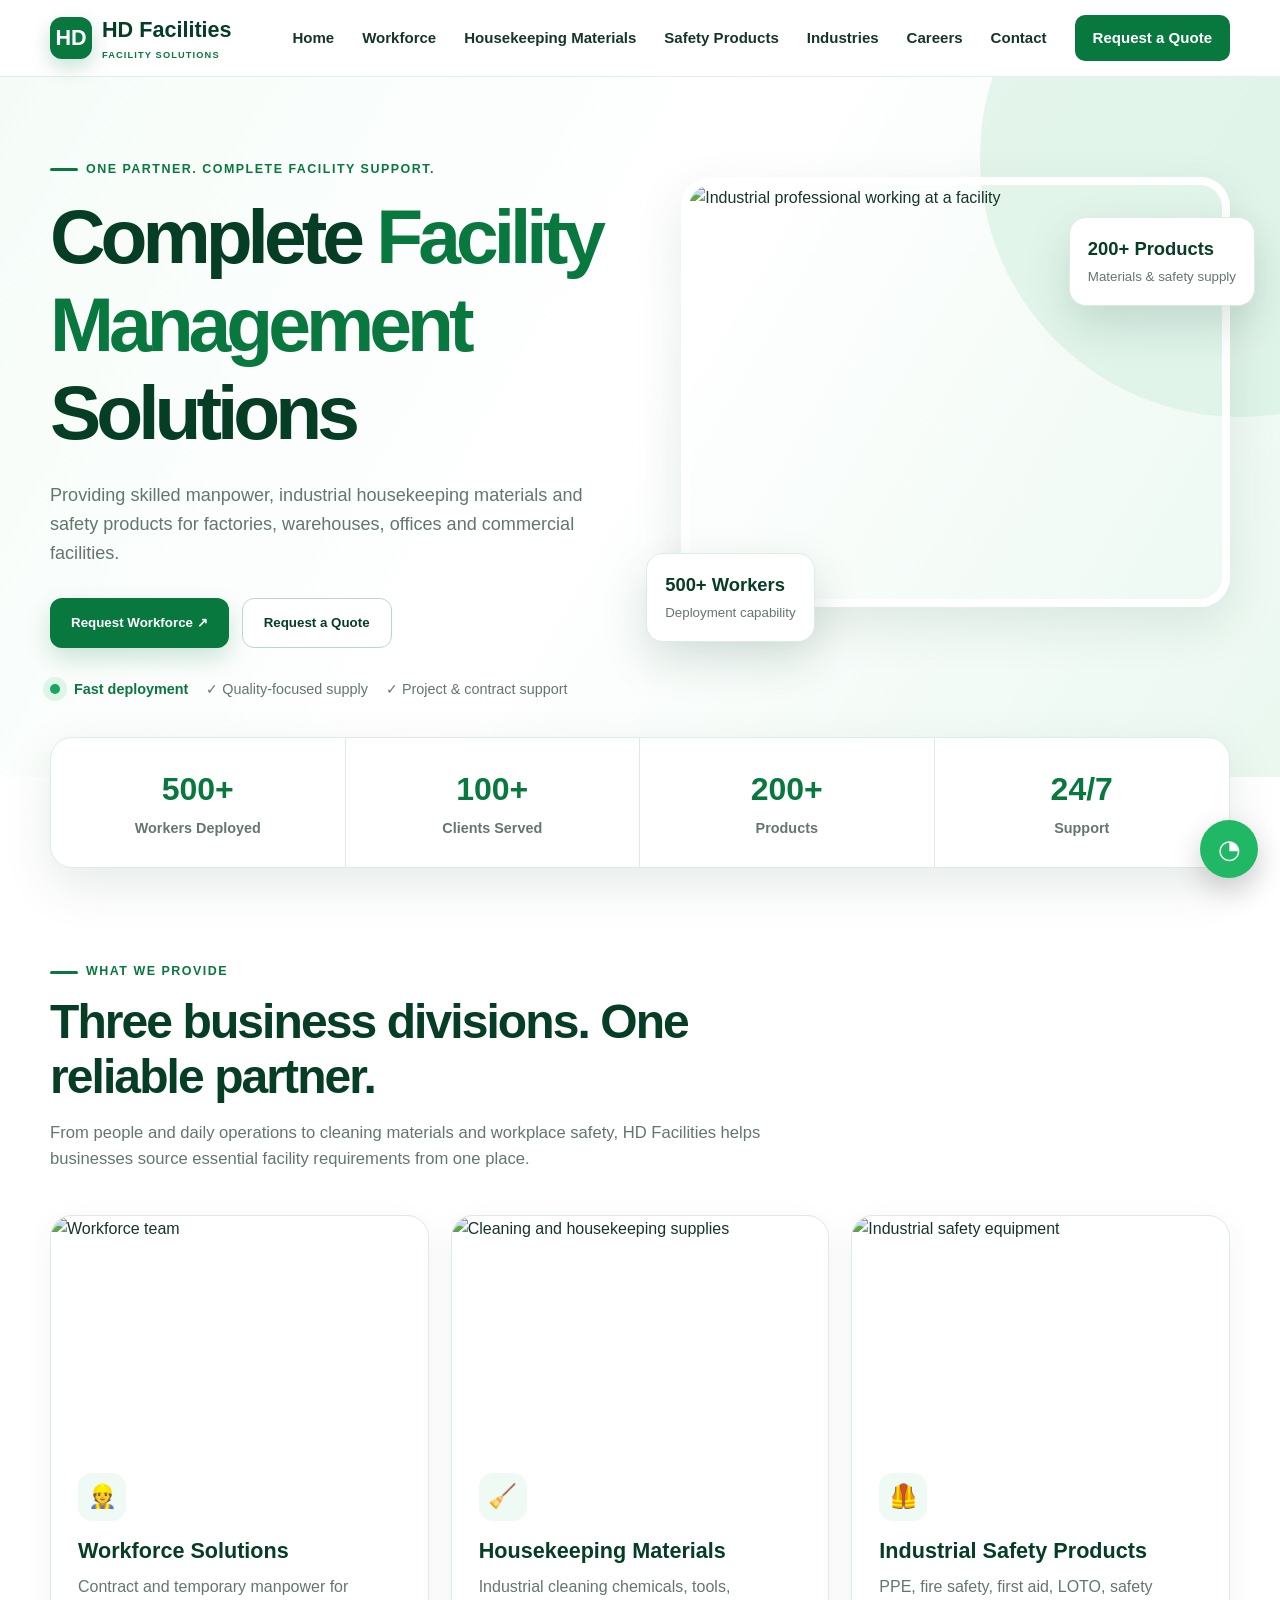
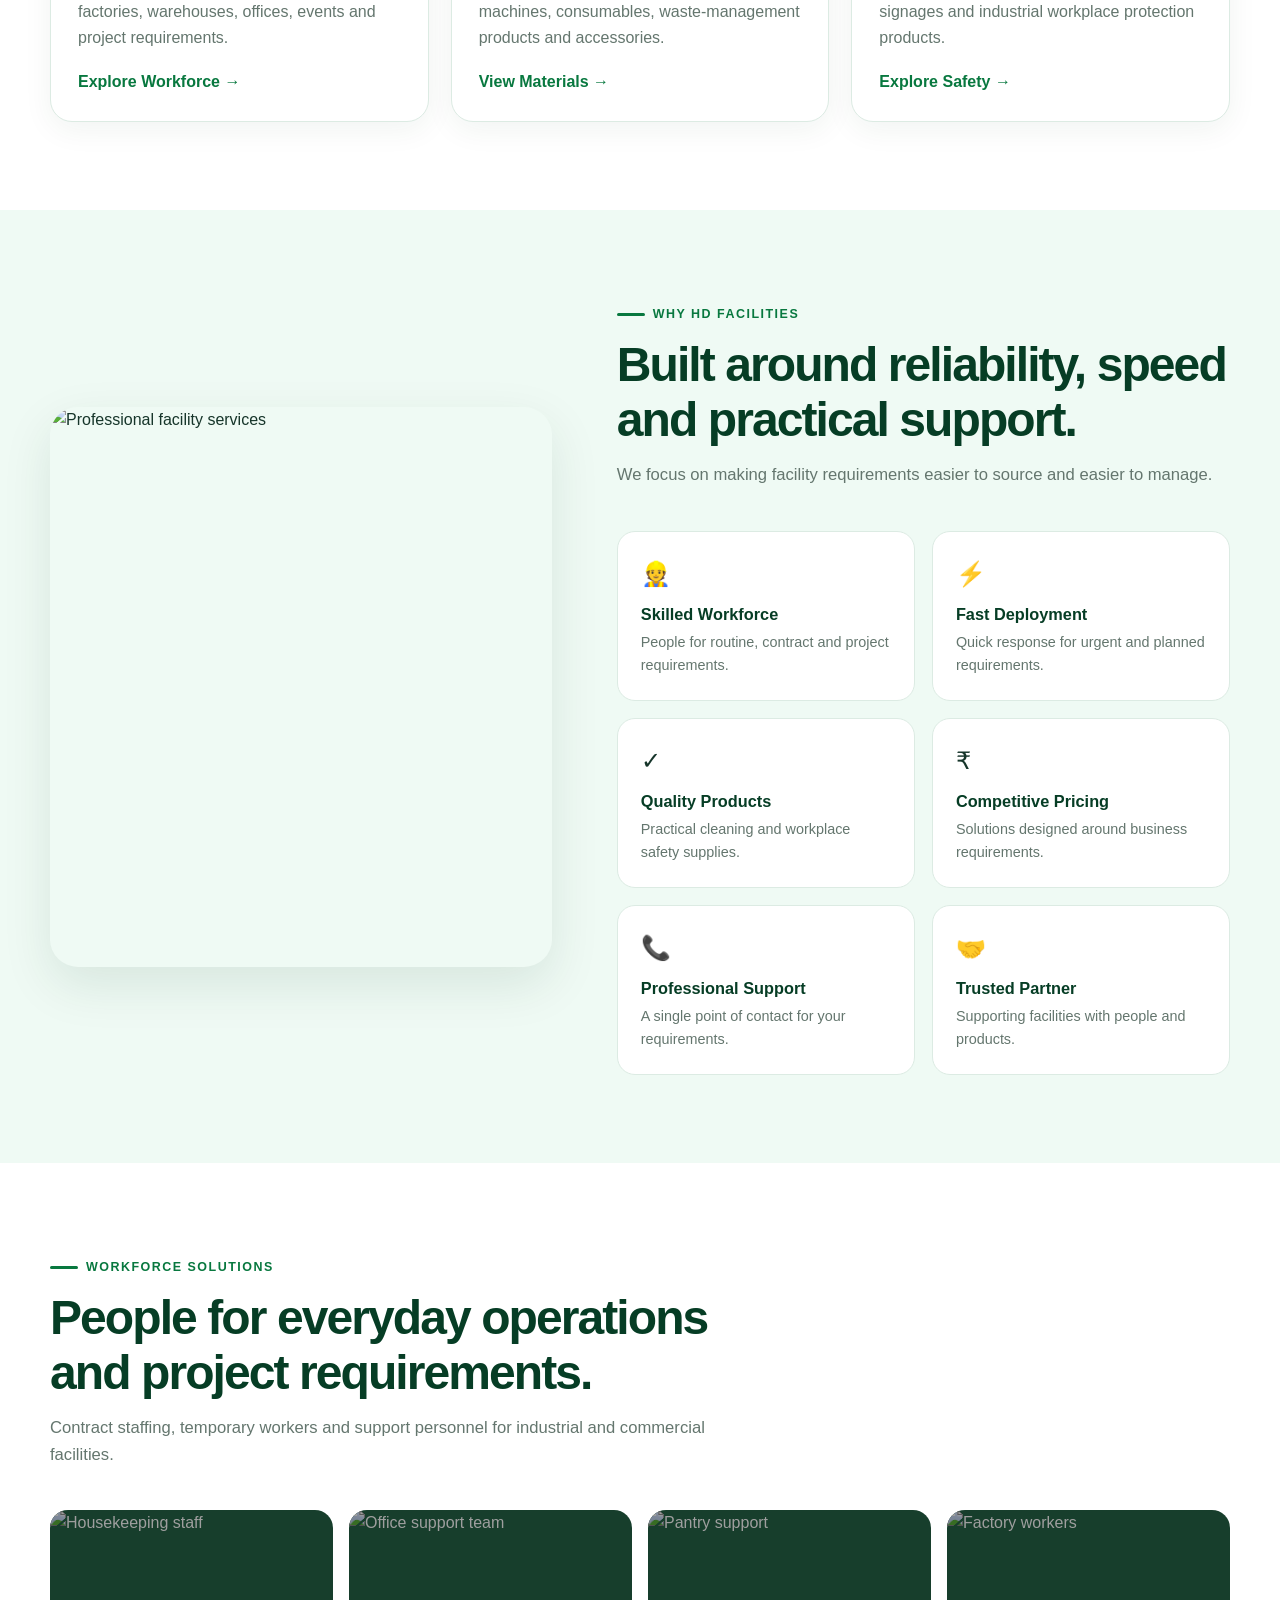
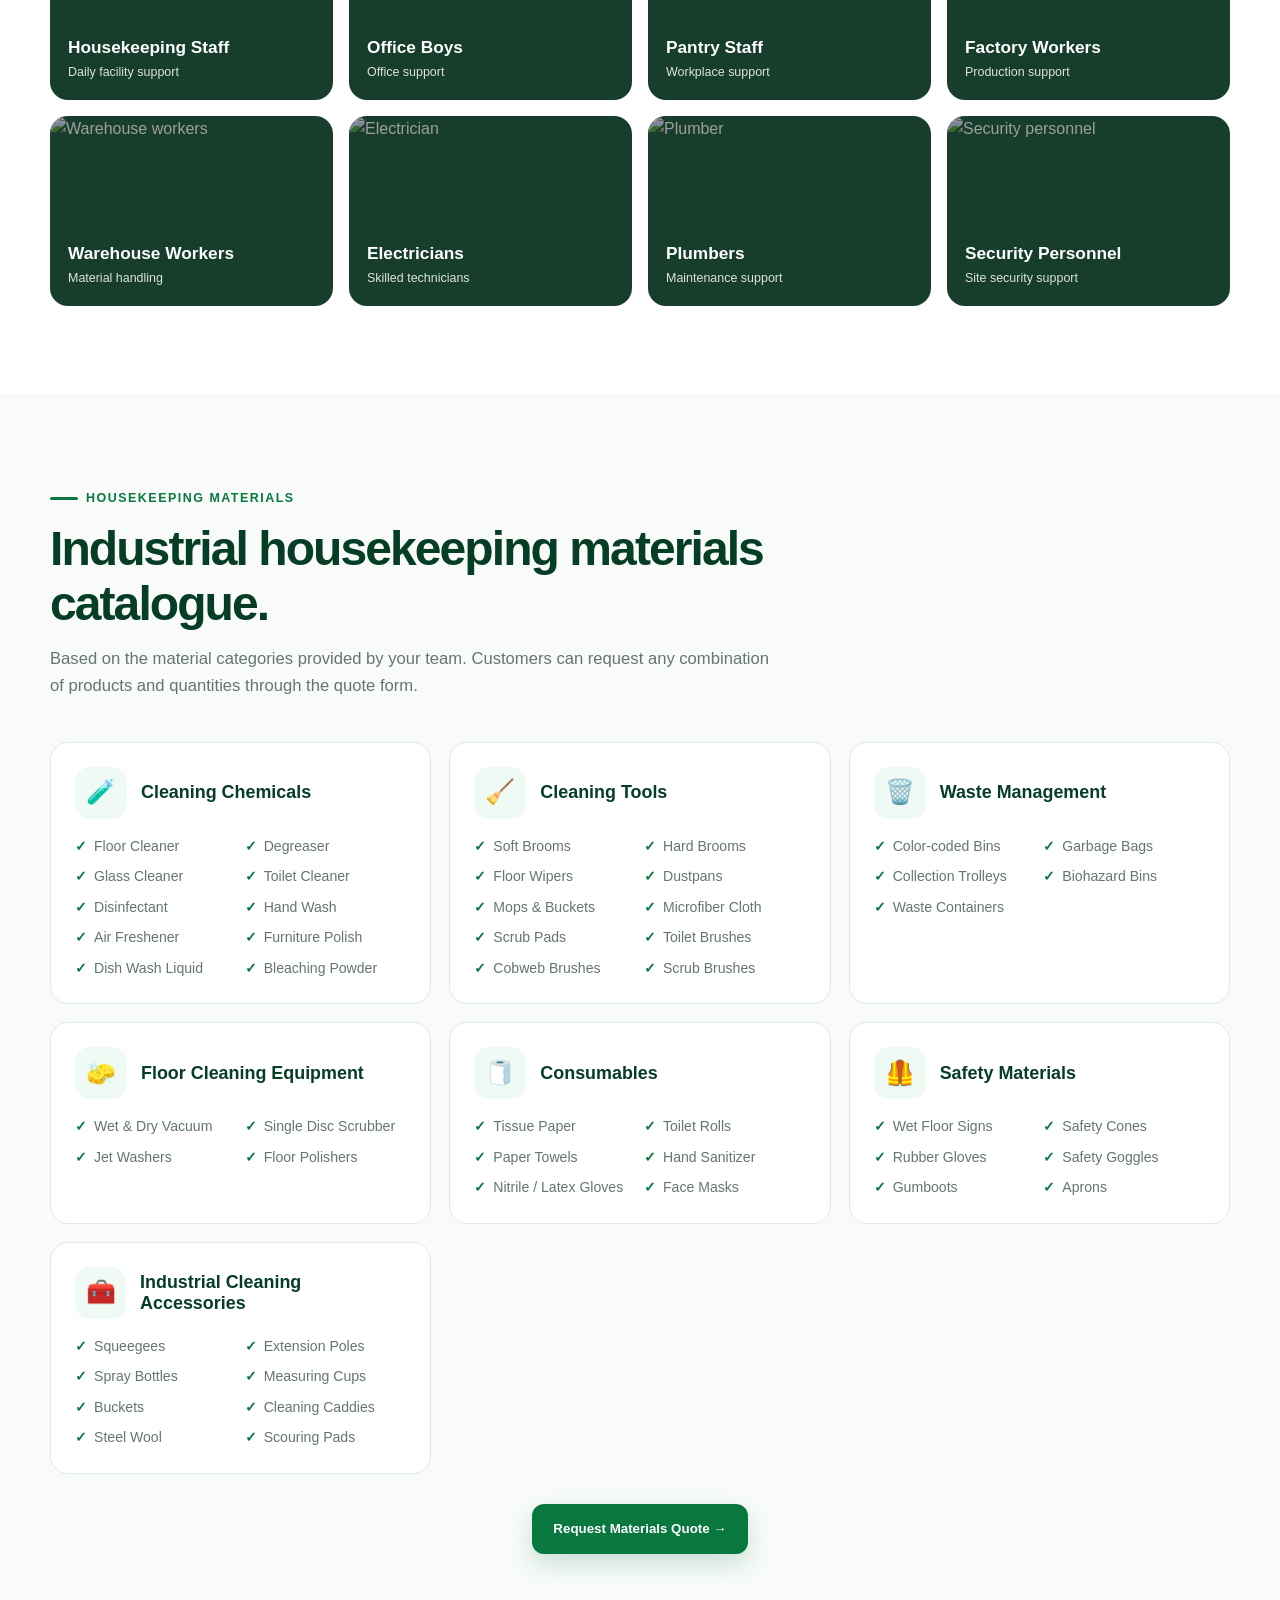
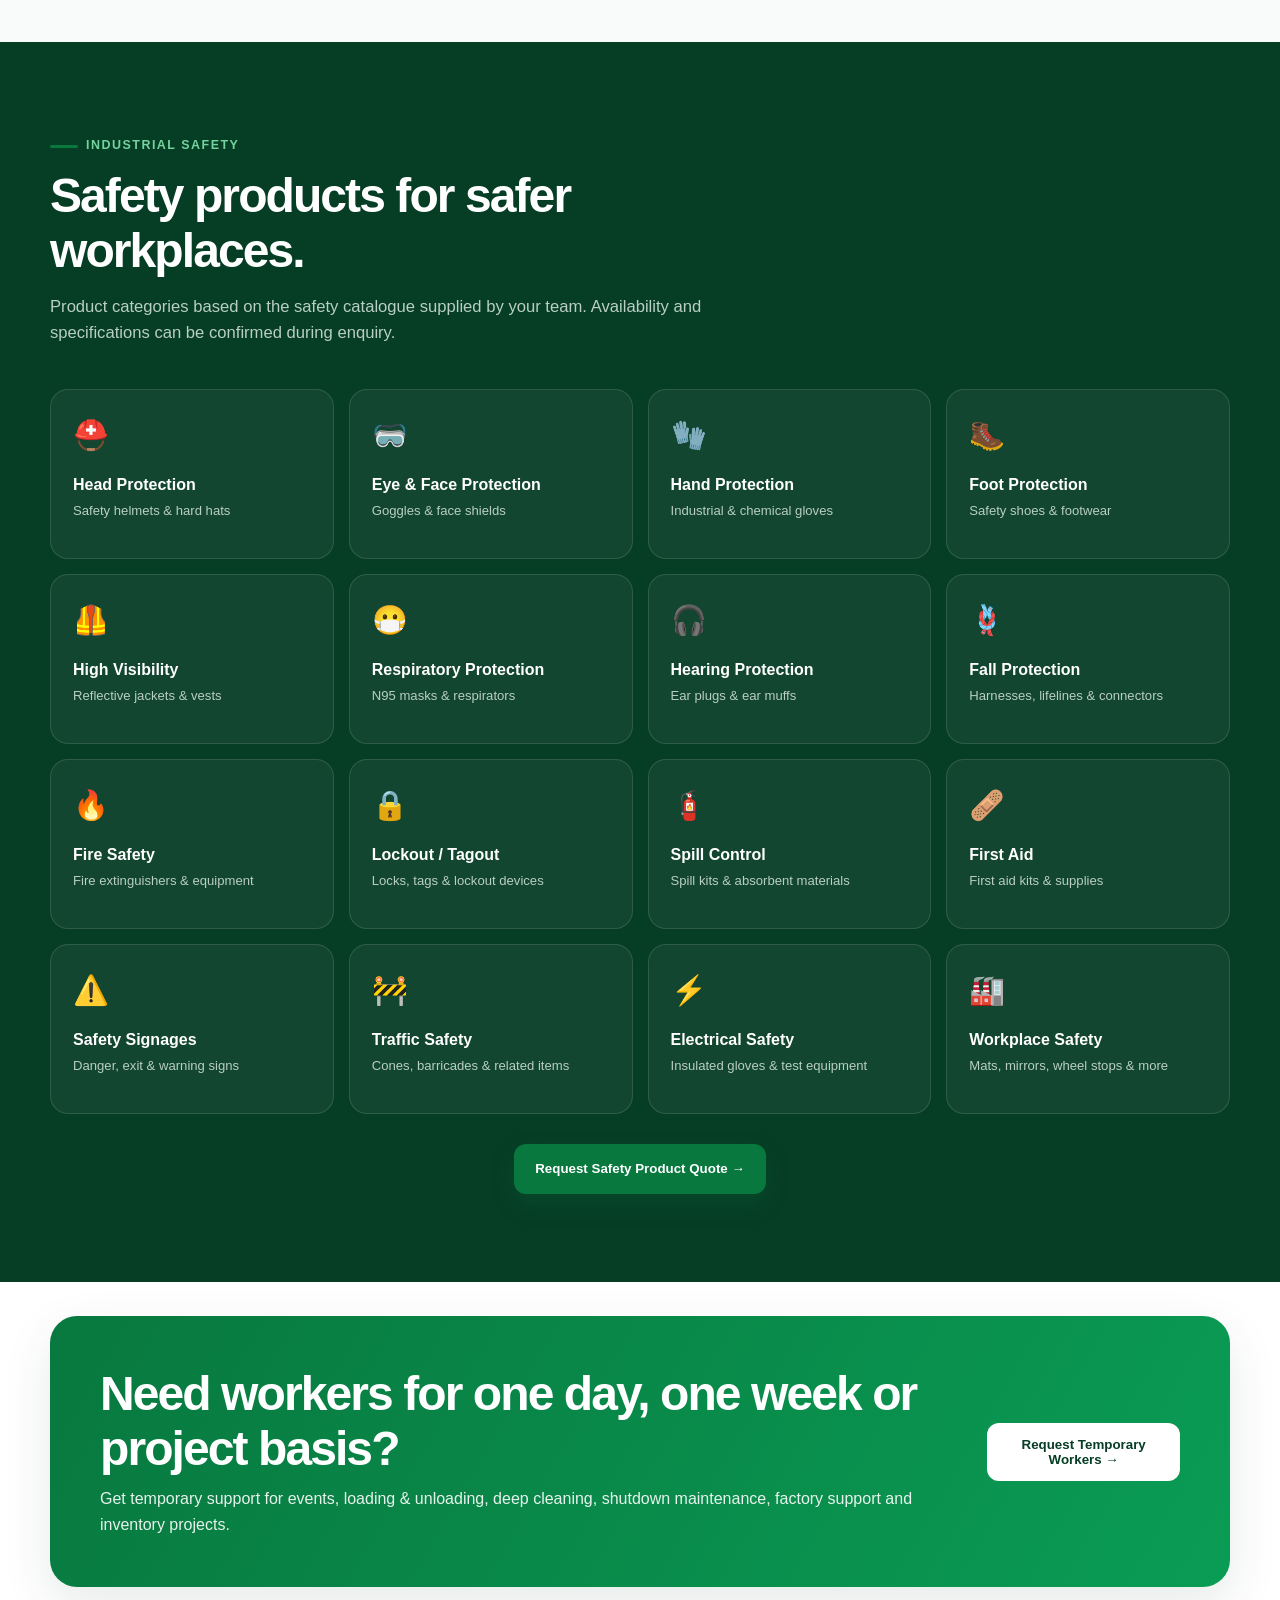
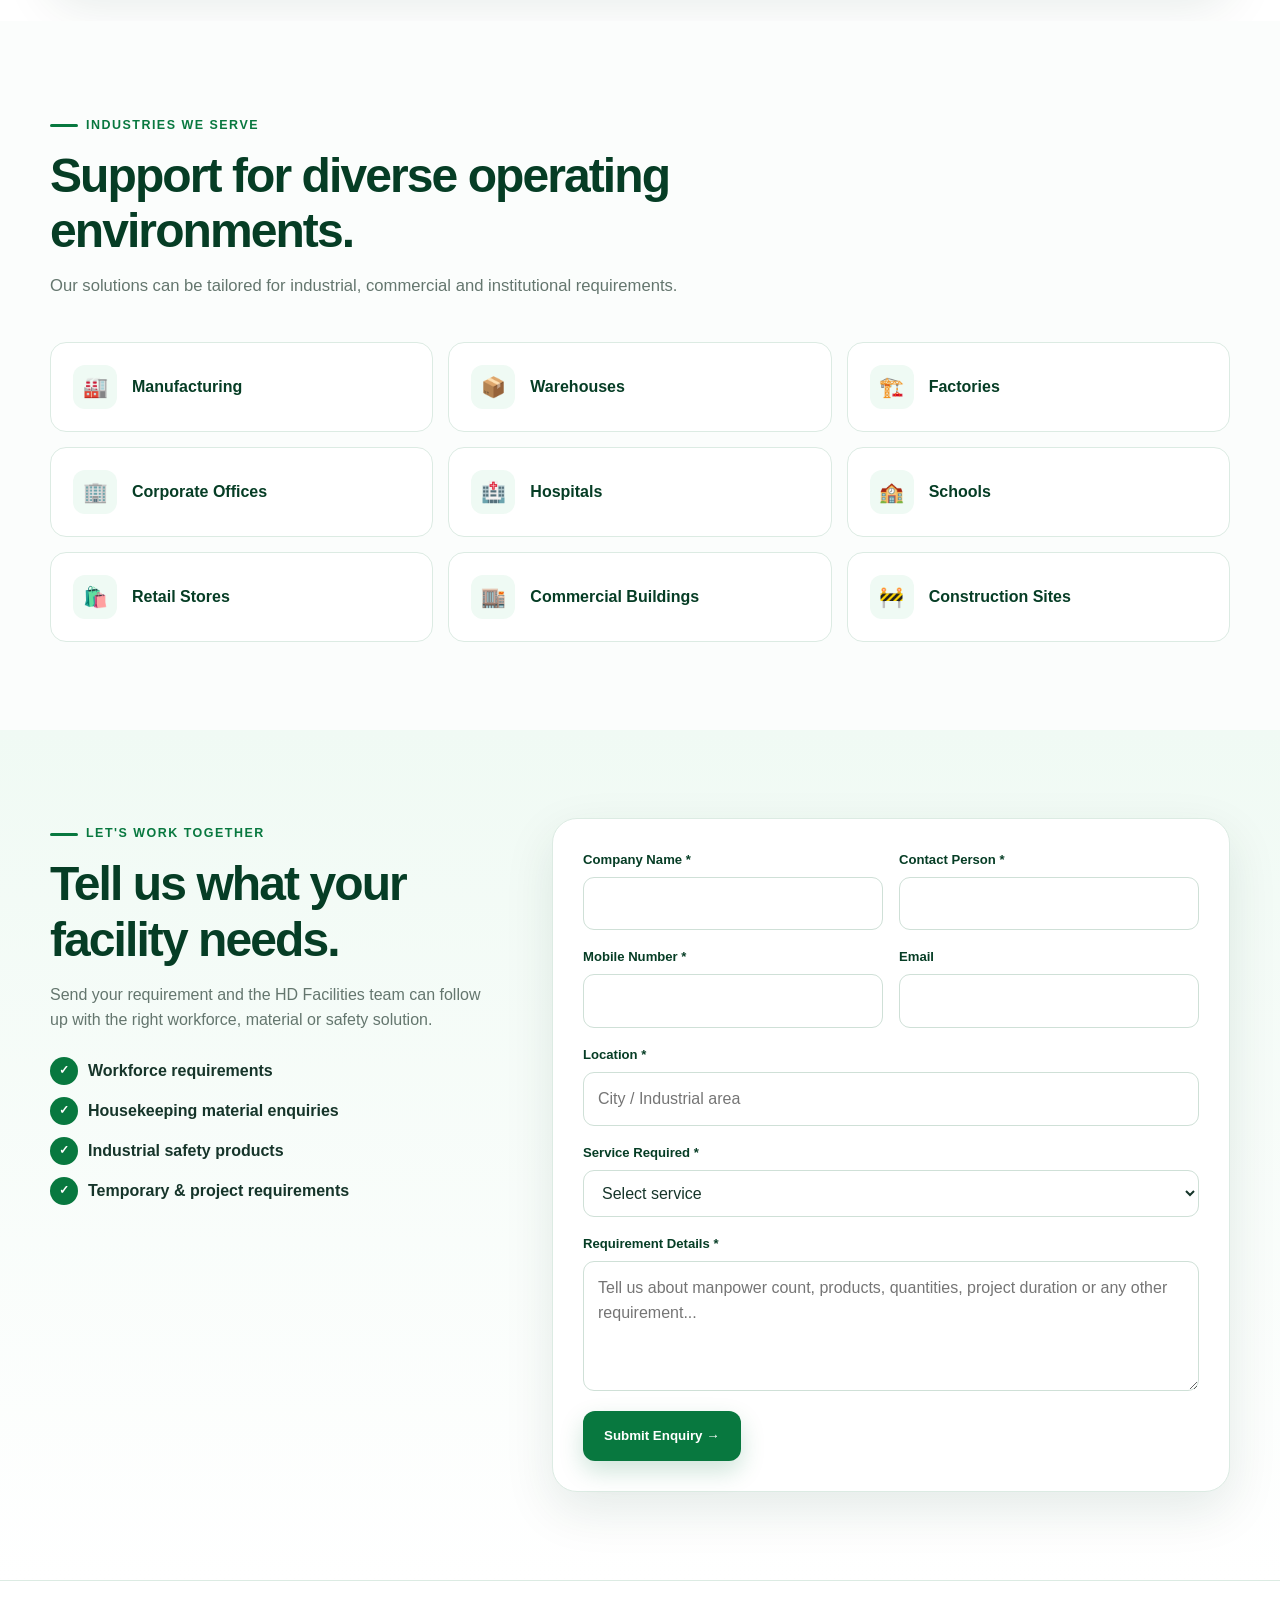
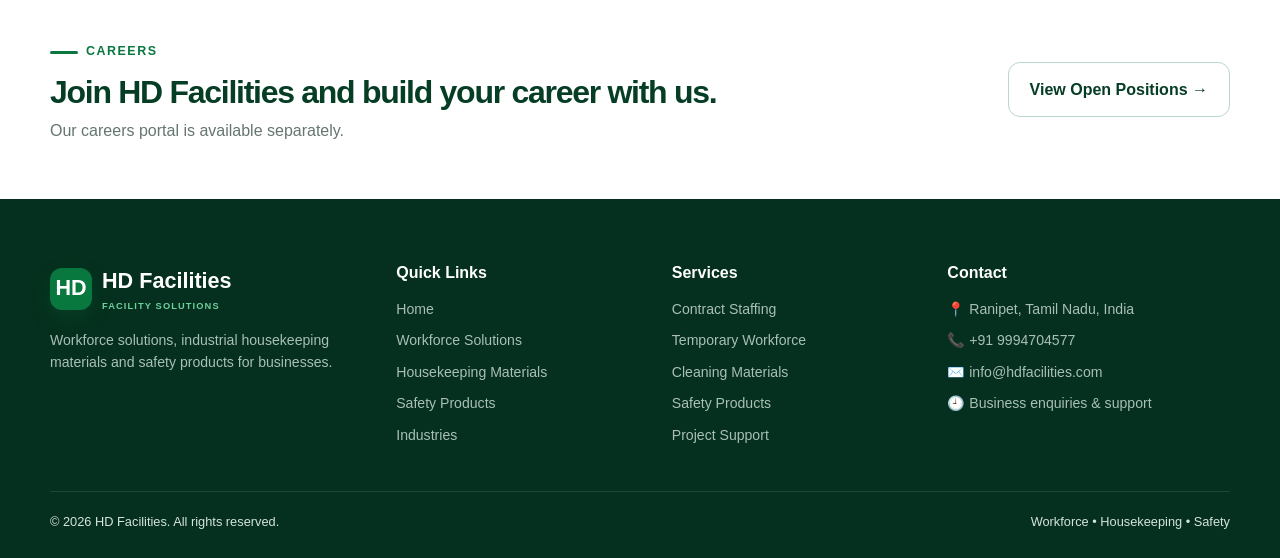
==== index.html @ 9602db26 "Update index.html" ====
<!DOCTYPE html>
<html lang="en">
<head>
<meta charset="UTF-8">
<meta name="viewport" content="width=device-width, initial-scale=1.0">
<meta name="description" content="HD Facilities provides workforce solutions, industrial housekeeping materials and industrial safety products for factories, warehouses, offices and commercial facilities.">
<meta name="theme-color" content="#08783f">
<title>HD Facilities | Workforce, Housekeeping & Safety Solutions</title>

<style>
:root{
  --green:#08783f;
  --dark:#063d25;
  --green2:#0a9650;
  --light:#effaf4;
  --text:#16352a;
  --muted:#64766e;
  --white:#fff;
  --border:#dcebe3;
  --shadow:0 18px 50px rgba(6,61,37,.10);
  --radius:22px;
  --max:1180px;
}
*{box-sizing:border-box;margin:0;padding:0}
html{scroll-behavior:smooth}
body{font-family:Inter,Segoe UI,Arial,sans-serif;color:var(--text);background:#fff;line-height:1.6;overflow-x:hidden}
a{text-decoration:none;color:inherit}
img{display:block;width:100%;object-fit:cover}
.container{width:min(calc(100% - 36px),var(--max));margin:auto}
.section{padding:88px 0}
.section-head{max-width:720px;margin-bottom:42px}
.eyebrow{display:inline-flex;align-items:center;gap:8px;color:var(--green);font-weight:800;text-transform:uppercase;letter-spacing:.12em;font-size:.78rem;margin-bottom:12px}
.eyebrow:before{content:"";width:28px;height:3px;background:var(--green);border-radius:10px}
h1,h2,h3,h4{line-height:1.15}
h2{font-size:clamp(2rem,4vw,3rem);letter-spacing:-.04em;color:var(--dark)}
.section-head p{margin-top:15px;color:var(--muted);font-size:1.04rem}

header{position:sticky;top:0;z-index:1000;background:rgba(255,255,255,.94);backdrop-filter:blur(16px);border-bottom:1px solid rgba(220,235,227,.8)}
.nav{height:76px;display:flex;align-items:center;justify-content:space-between}
.logo{display:flex;align-items:center;gap:10px;font-weight:900;font-size:1.35rem;color:var(--dark)}
.logo-mark{width:42px;height:42px;border-radius:12px;background:var(--green);display:grid;place-items:center;color:white;font-weight:900;box-shadow:0 8px 20px rgba(8,120,63,.22)}
.logo small{display:block;font-size:.58rem;letter-spacing:.12em;color:var(--green);margin-top:1px}
.nav-links{display:flex;align-items:center;gap:28px;font-size:.94rem;font-weight:700}
.nav-links a{position:relative}
.nav-links a:after{content:"";position:absolute;left:0;bottom:-8px;width:0;height:2px;background:var(--green);transition:.25s}
.nav-links a:hover:after{width:100%}
.nav-cta{padding:11px 18px!important;border-radius:10px;background:var(--green);color:#fff!important}
.nav-cta:after{display:none}
.menu{display:none;background:none;border:0;font-size:1.6rem;color:var(--dark);cursor:pointer}

.hero{position:relative;min-height:700px;display:flex;align-items:center;background:linear-gradient(120deg,#f5fcf8 0%,#fff 48%,#eaf8f0 100%);overflow:hidden}
.hero:before{content:"";position:absolute;width:520px;height:520px;border-radius:50%;background:#d8f2e3;right:-220px;top:-180px;opacity:.65}
.hero-grid{display:grid;grid-template-columns:1.02fr .98fr;gap:60px;align-items:center;position:relative;z-index:1}
.hero h1{font-size:clamp(3rem,6vw,5.2rem);letter-spacing:-.065em;color:var(--dark);max-width:680px}
.hero h1 span{color:var(--green)}
.hero p{font-size:1.13rem;color:var(--muted);max-width:650px;margin:24px 0 30px}
.actions{display:flex;gap:13px;flex-wrap:wrap}
.btn{display:inline-flex;align-items:center;justify-content:center;gap:9px;border:0;border-radius:12px;padding:14px 21px;font-weight:800;cursor:pointer;transition:.25s;min-height:50px}
.btn-primary{background:var(--green);color:white;box-shadow:0 10px 25px rgba(8,120,63,.2)}
.btn-primary:hover{background:var(--dark);transform:translateY(-2px)}
.btn-outline{border:1px solid #b9d8c8;background:#fff;color:var(--dark)}
.btn-outline:hover{border-color:var(--green);transform:translateY(-2px)}
.hero-note{display:flex;gap:18px;margin-top:30px;flex-wrap:wrap;color:var(--muted);font-size:.9rem}
.hero-note span{display:flex;align-items:center;gap:7px}
.hero-note b{color:var(--green)}

.hero-visual{position:relative;height:500px}
.hero-main-img{height:430px;border-radius:30px;box-shadow:var(--shadow);border:8px solid #fff}
.floating-card{position:absolute;background:#fff;border:1px solid var(--border);border-radius:17px;padding:16px 18px;box-shadow:0 18px 45px rgba(6,61,37,.15)}
.floating-card strong{display:block;color:var(--dark);font-size:1.15rem}
.floating-card small{color:var(--muted)}
.fc-one{left:-35px;bottom:35px}
.fc-two{right:-25px;top:40px}
.pulse{width:10px;height:10px;border-radius:50%;background:#1aa661;display:inline-block;margin-right:7px;box-shadow:0 0 0 7px #dff5e8}

.stats{margin-top:-40px;position:relative;z-index:3}
.stats-grid{display:grid;grid-template-columns:repeat(4,1fr);background:#fff;border:1px solid var(--border);border-radius:22px;box-shadow:var(--shadow);overflow:hidden}
.stat{padding:26px;text-align:center;border-right:1px solid var(--border)}
.stat:last-child{border-right:0}
.stat strong{display:block;font-size:2rem;color:var(--green)}
.stat span{font-size:.9rem;color:var(--muted);font-weight:700}

.business-grid{display:grid;grid-template-columns:repeat(3,1fr);gap:22px}
.business-card{border:1px solid var(--border);border-radius:var(--radius);overflow:hidden;background:#fff;box-shadow:0 8px 30px rgba(6,61,37,.06);transition:.3s}
.business-card:hover{transform:translateY(-8px);box-shadow:var(--shadow)}
.business-img{height:230px}
.business-body{padding:27px}
.business-icon{width:48px;height:48px;border-radius:14px;background:var(--light);display:grid;place-items:center;font-size:1.45rem;margin-bottom:18px}
.business-body h3{font-size:1.35rem;color:var(--dark)}
.business-body p{color:var(--muted);margin:10px 0 18px}
.text-link{font-weight:900;color:var(--green);display:inline-flex;gap:6px}

.why{background:var(--light)}
.why-grid{display:grid;grid-template-columns:.9fr 1.1fr;gap:65px;align-items:center}
.why-photo{height:560px;border-radius:28px;overflow:hidden;box-shadow:var(--shadow)}
.why-items{display:grid;grid-template-columns:repeat(2,1fr);gap:17px}
.why-item{background:#fff;border:1px solid var(--border);border-radius:18px;padding:23px}
.why-item .ico{font-size:1.5rem;margin-bottom:12px}
.why-item h3{font-size:1.02rem;color:var(--dark)}
.why-item p{font-size:.9rem;color:var(--muted);margin-top:7px}

.category-grid{display:grid;grid-template-columns:repeat(4,1fr);gap:16px}
.cat{position:relative;min-height:190px;border-radius:18px;overflow:hidden;color:white;background:#173e2c}
.cat img{height:100%;position:absolute;inset:0;filter:brightness(.62);transition:.4s}
.cat:hover img{transform:scale(1.06);filter:brightness(.52)}
.cat-content{position:absolute;inset:auto 18px 17px;z-index:2}
.cat-content h3{font-size:1.08rem}
.cat-content span{font-size:.78rem;opacity:.85}

.catalog{background:#f8fbf9}
.catalog-grid{display:grid;grid-template-columns:repeat(3,1fr);gap:18px}
.catalog-card{background:#fff;border:1px solid var(--border);border-radius:18px;padding:24px;transition:.25s}
.catalog-card:hover{transform:translateY(-5px);box-shadow:var(--shadow)}
.catalog-top{display:flex;align-items:center;gap:14px;margin-bottom:16px}
.catalog-icon{width:52px;height:52px;border-radius:15px;background:var(--light);display:grid;place-items:center;font-size:1.5rem}
.catalog-card h3{font-size:1.12rem;color:var(--dark)}
.catalog-card ul{list-style:none;display:grid;grid-template-columns:1fr 1fr;gap:8px;color:var(--muted);font-size:.88rem}
.catalog-card li:before{content:"✓";color:var(--green);font-weight:900;margin-right:7px}

.safety-band{background:var(--dark);color:white}
.safety-band h2{color:white}
.safety-band .section-head p{color:#b9cec4}
.safety-grid{display:grid;grid-template-columns:repeat(4,1fr);gap:15px}
.safety-card{min-height:170px;border:1px solid rgba(255,255,255,.12);border-radius:18px;padding:22px;background:rgba(255,255,255,.05);transition:.25s}
.safety-card:hover{background:rgba(255,255,255,.1);transform:translateY(-4px)}
.safety-card .ico{font-size:1.8rem;margin-bottom:18px}
.safety-card h3{font-size:1rem}
.safety-card p{font-size:.82rem;color:#b9cec4;margin-top:6px}

.temp{padding:34px 0}
.temp-box{background:linear-gradient(120deg,var(--green),#0a9c54);border-radius:27px;padding:50px;color:white;display:flex;align-items:center;justify-content:space-between;gap:30px;box-shadow:var(--shadow)}
.temp-box h2{color:white;font-size:clamp(2rem,4vw,3rem)}
.temp-box p{margin-top:10px;opacity:.9}
.temp-box .btn{background:white;color:var(--dark)}

.industries{background:#fbfdfc}
.industry-grid{display:grid;grid-template-columns:repeat(3,1fr);gap:15px}
.industry{padding:22px;border:1px solid var(--border);border-radius:16px;background:white;display:flex;align-items:center;gap:15px;font-weight:800;color:var(--dark)}
.industry span{width:44px;height:44px;border-radius:12px;background:var(--light);display:grid;place-items:center;font-size:1.25rem}

.enquiry{background:linear-gradient(180deg,#f0faf4,#fff)}
.form-wrap{display:grid;grid-template-columns:.8fr 1.2fr;gap:50px;align-items:start}
.form-info{position:sticky;top:110px}
.form-info h2{margin-bottom:15px}
.form-info p{color:var(--muted)}
.form-points{margin-top:24px;display:grid;gap:12px}
.form-points div{display:flex;gap:10px;align-items:center;font-weight:700}
.form-points span{width:28px;height:28px;border-radius:50%;background:var(--green);color:white;display:grid;place-items:center;font-size:.75rem}
form{background:#fff;border:1px solid var(--border);border-radius:25px;padding:30px;box-shadow:var(--shadow)}
.form-grid{display:grid;grid-template-columns:1fr 1fr;gap:16px}
.field{display:grid;gap:7px}
.field.full{grid-column:1/-1}
label{font-size:.82rem;font-weight:800;color:var(--dark)}
input,select,textarea{width:100%;border:1px solid #cfe0d7;border-radius:11px;padding:13px 14px;font:inherit;outline:none;background:#fff;color:var(--text)}
input:focus,select:focus,textarea:focus{border-color:var(--green);box-shadow:0 0 0 3px #e1f4e9}
textarea{min-height:130px;resize:vertical}
.form-actions{margin-top:20px}
.form-status{display:none;padding:12px 14px;border-radius:10px;background:#e9f8ef;color:var(--dark);margin-top:12px;font-size:.9rem}

.career-strip{padding:55px 0;border-top:1px solid var(--border)}
.career-inner{display:flex;align-items:center;justify-content:space-between;gap:30px}
.career-inner p{color:var(--muted);margin-top:7px}

footer{background:#052f1e;color:#d5e4dd;padding:65px 0 25px}
.footer-grid{display:grid;grid-template-columns:1.3fr 1fr 1fr 1.2fr;gap:40px}
footer h3{color:#fff;font-size:1rem;margin-bottom:16px}
footer p,footer li{font-size:.88rem;color:#a9c0b5}
footer ul{list-style:none;display:grid;gap:9px}
.footer-brand .logo{color:#fff;margin-bottom:15px}
.footer-brand .logo small{color:#6ed09b}
.footer-bottom{border-top:1px solid rgba(255,255,255,.1);margin-top:45px;padding-top:20px;font-size:.8rem;display:flex;justify-content:space-between;gap:20px}

.whatsapp{position:fixed;right:22px;bottom:22px;width:58px;height:58px;border-radius:50%;background:#20b765;color:white;display:grid;place-items:center;font-size:1.6rem;box-shadow:0 12px 30px rgba(0,0,0,.2);z-index:900;transition:.25s}
.whatsapp:hover{transform:scale(1.08)}

.modal{display:none;position:fixed;inset:0;background:rgba(3,28,18,.62);z-index:2000;padding:20px;overflow:auto}
.modal.show{display:grid;place-items:center}
.modal-box{background:#fff;border-radius:24px;width:min(720px,100%);padding:30px;position:relative;box-shadow:0 30px 80px rgba(0,0,0,.25)}
.close{position:absolute;right:20px;top:16px;border:0;background:#edf5f0;width:38px;height:38px;border-radius:50%;font-size:1.2rem;cursor:pointer}
.modal-box h2{font-size:2rem;padding-right:45px}
.modal-sub{color:var(--muted);margin:8px 0 24px}
.service-choice{display:grid;grid-template-columns:repeat(3,1fr);gap:10px;margin-bottom:18px}
.service-choice label{border:1px solid var(--border);border-radius:12px;padding:13px;text-align:center;cursor:pointer;font-weight:800}
.service-choice input{display:none}
.service-choice label:has(input:checked){border-color:var(--green);background:var(--light);color:var(--green)}
.modal .form-grid{gap:13px}

.reveal{opacity:0;transform:translateY(25px);transition:.7s ease}
.reveal.visible{opacity:1;transform:none}

@media(max-width:950px){
  .nav-links{position:absolute;left:18px;right:18px;top:76px;background:#fff;border:1px solid var(--border);border-radius:16px;padding:15px;display:none;flex-direction:column;align-items:stretch;box-shadow:var(--shadow)}
  .nav-links.open{display:flex}
  .nav-links a{padding:10px}
  .menu{display:block}
  .hero-grid,.why-grid,.form-wrap{grid-template-columns:1fr}
  .hero{padding:70px 0}
  .hero-visual{height:430px;max-width:650px}
  .form-info{position:static}
  .category-grid{grid-template-columns:repeat(2,1fr)}
  .safety-grid{grid-template-columns:repeat(2,1fr)}
  .footer-grid{grid-template-columns:repeat(2,1fr)}
}
@media(max-width:700px){
  .section{padding:65px 0}
  .stats{margin-top:0;padding-top:18px}
  .stats-grid{grid-template-columns:1fr 1fr}
  .stat{border-bottom:1px solid var(--border)}
  .stat:nth-child(2){border-right:0}
  .stat:nth-child(3),.stat:nth-child(4){border-bottom:0}
  .business-grid,.catalog-grid,.industry-grid{grid-template-columns:1fr}
  .category-grid{grid-template-columns:1fr 1fr}
  .hero h1{font-size:2.9rem}
  .hero-visual{height:350px}
  .hero-main-img{height:320px}
  .fc-one{left:0;bottom:0}
  .fc-two{right:0;top:10px}
  .why-items{grid-template-columns:1fr}
  .why-photo{height:390px}
  .temp-box,.career-inner{flex-direction:column;align-items:flex-start}
  .form-grid{grid-template-columns:1fr}
  .field.full{grid-column:auto}
  .service-choice{grid-template-columns:1fr}
  .footer-grid{grid-template-columns:1fr}
  .footer-bottom{flex-direction:column}
}
@media(max-width:430px){
  .container{width:min(calc(100% - 26px),var(--max))}
  .category-grid,.safety-grid{grid-template-columns:1fr}
  .hero{min-height:auto}
  .hero h1{font-size:2.5rem}
  .hero-visual{height:310px}
  .hero-main-img{height:280px}
}
</style>
</head>

<body>

<header>
  <div class="container nav">
    <a class="logo" href="#home" aria-label="HD Facilities home">
      <span class="logo-mark">HD</span>
      <span>HD Facilities<small>FACILITY SOLUTIONS</small></span>
    </a>
    <button class="menu" id="menuBtn" aria-label="Open menu">☰</button>
    <nav class="nav-links" id="navLinks">
      <a href="#home">Home</a>
      <a href="#workforce">Workforce</a>
      <a href="#materials">Housekeeping Materials</a>
      <a href="#safety">Safety Products</a>
      <a href="#industries">Industries</a>
       <a href="careers.html">Careers</a>
      <a href="#contact">Contact</a>
      
      <a href="#quote" class="nav-cta">Request a Quote</a>
    </nav>
  </div>
</header>

<main id="home">

<section class="hero">
  <div class="container hero-grid">
    <div>
      <div class="eyebrow">One partner. Complete facility support.</div>
      <h1>Complete <span>Facility Management</span> Solutions</h1>
      <p>Providing skilled manpower, industrial housekeeping materials and safety products for factories, warehouses, offices and commercial facilities.</p>
      <div class="actions">
        <button class="btn btn-primary" onclick="openQuote('Workforce Solutions')">Request Workforce ↗</button>
        <button class="btn btn-outline" onclick="openQuote('Multiple Services')">Request a Quote</button>
      </div>
      <div class="hero-note">
        <span><i class="pulse"></i><b>Fast deployment</b></span>
        <span>✓ Quality-focused supply</span>
        <span>✓ Project & contract support</span>
      </div>
    </div>

    <div class="hero-visual">
      <img class="hero-main-img" src="https://images.unsplash.com/photo-1581091226825-a6a2a5aee158?auto=format&fit=crop&w=1000&q=85" alt="Industrial professional working at a facility">
      <div class="floating-card fc-one"><strong>500+ Workers</strong><small>Deployment capability</small></div>
      <div class="floating-card fc-two"><strong>200+ Products</strong><small>Materials & safety supply</small></div>
    </div>
  </div>
</section>

<section class="stats">
  <div class="container stats-grid">
    <div class="stat"><strong>500+</strong><span>Workers Deployed</span></div>
    <div class="stat"><strong>100+</strong><span>Clients Served</span></div>
    <div class="stat"><strong>200+</strong><span>Products</span></div>
    <div class="stat"><strong>24/7</strong><span>Support</span></div>
  </div>
</section>

<section class="section" id="services">
  <div class="container">
    <div class="section-head reveal">
      <div class="eyebrow">What we provide</div>
      <h2>Three business divisions. One reliable partner.</h2>
      <p>From people and daily operations to cleaning materials and workplace safety, HD Facilities helps businesses source essential facility requirements from one place.</p>
    </div>

    <div class="business-grid">
      <article class="business-card reveal" id="workforce">
        <img class="business-img" src="https://images.unsplash.com/photo-1556761175-b413da4baf72?auto=format&fit=crop&w=900&q=85" alt="Workforce team">
        <div class="business-body">
          <div class="business-icon">👷</div>
          <h3>Workforce Solutions</h3>
          <p>Contract and temporary manpower for factories, warehouses, offices, events and project requirements.</p>
          <a class="text-link" href="#workforce-categories">Explore Workforce →</a>
        </div>
      </article>

      <article class="business-card reveal" id="materials">
        <img class="business-img" src="https://images.unsplash.com/photo-1583947215259-38e31be8751f?auto=format&fit=crop&w=900&q=85" alt="Cleaning and housekeeping supplies">
        <div class="business-body">
          <div class="business-icon">🧹</div>
          <h3>Housekeeping Materials</h3>
          <p>Industrial cleaning chemicals, tools, machines, consumables, waste-management products and accessories.</p>
          <a class="text-link" href="#materials-list">View Materials →</a>
        </div>
      </article>

      <article class="business-card reveal" id="safety">
        <img class="business-img" src="https://images.unsplash.com/photo-1504307651254-35680f356dfd?auto=format&fit=crop&w=900&q=85" alt="Industrial safety equipment">
        <div class="business-body">
          <div class="business-icon">🦺</div>
          <h3>Industrial Safety Products</h3>
          <p>PPE, fire safety, first aid, LOTO, safety signages and industrial workplace protection products.</p>
          <a class="text-link" href="#safety-list">Explore Safety →</a>
        </div>
      </article>
    </div>
  </div>
</section>

<section class="section why">
  <div class="container why-grid">
    <div class="why-photo reveal">
      <img src="https://images.unsplash.com/photo-1581578731548-c64695cc6952?auto=format&fit=crop&w=1000&q=85" alt="Professional facility services">
    </div>
    <div>
      <div class="section-head reveal">
        <div class="eyebrow">Why HD Facilities</div>
        <h2>Built around reliability, speed and practical support.</h2>
        <p>We focus on making facility requirements easier to source and easier to manage.</p>
      </div>
      <div class="why-items">
        <div class="why-item reveal"><div class="ico">👷</div><h3>Skilled Workforce</h3><p>People for routine, contract and project requirements.</p></div>
        <div class="why-item reveal"><div class="ico">⚡</div><h3>Fast Deployment</h3><p>Quick response for urgent and planned requirements.</p></div>
        <div class="why-item reveal"><div class="ico">✓</div><h3>Quality Products</h3><p>Practical cleaning and workplace safety supplies.</p></div>
        <div class="why-item reveal"><div class="ico">₹</div><h3>Competitive Pricing</h3><p>Solutions designed around business requirements.</p></div>
        <div class="why-item reveal"><div class="ico">📞</div><h3>Professional Support</h3><p>A single point of contact for your requirements.</p></div>
        <div class="why-item reveal"><div class="ico">🤝</div><h3>Trusted Partner</h3><p>Supporting facilities with people and products.</p></div>
      </div>
    </div>
  </div>
</section>

<section class="section" id="workforce-categories">
  <div class="container">
    <div class="section-head reveal">
      <div class="eyebrow">Workforce solutions</div>
      <h2>People for everyday operations and project requirements.</h2>
      <p>Contract staffing, temporary workers and support personnel for industrial and commercial facilities.</p>
    </div>
    <div class="category-grid">
      <div class="cat reveal"><img src="https://images.unsplash.com/photo-1581578731548-c64695cc6952?auto=format&fit=crop&w=700&q=80" alt="Housekeeping staff"><div class="cat-content"><h3>Housekeeping Staff</h3><span>Daily facility support</span></div></div>
      <div class="cat reveal"><img src="https://images.unsplash.com/photo-1521737711867-e3b97375f902?auto=format&fit=crop&w=700&q=80" alt="Office support team"><div class="cat-content"><h3>Office Boys</h3><span>Office support</span></div></div>
      <div class="cat reveal"><img src="https://images.unsplash.com/photo-1556761175-b413da4baf72?auto=format&fit=crop&w=700&q=80" alt="Pantry support"><div class="cat-content"><h3>Pantry Staff</h3><span>Workplace support</span></div></div>
      <div class="cat reveal"><img src="https://images.unsplash.com/photo-1565610222536-ef125c59da2e?auto=format&fit=crop&w=700&q=80" alt="Factory workers"><div class="cat-content"><h3>Factory Workers</h3><span>Production support</span></div></div>
      <div class="cat reveal"><img src="https://images.unsplash.com/photo-1586528116311-ad8dd3c8310d?auto=format&fit=crop&w=700&q=80" alt="Warehouse workers"><div class="cat-content"><h3>Warehouse Workers</h3><span>Material handling</span></div></div>
      <div class="cat reveal"><img src="https://images.unsplash.com/photo-1621905252507-b35492cc74b4?auto=format&fit=crop&w=700&q=80" alt="Electrician"><div class="cat-content"><h3>Electricians</h3><span>Skilled technicians</span></div></div>
      <div class="cat reveal"><img src="https://images.unsplash.com/photo-1607472586893-edb57bdc0e39?auto=format&fit=crop&w=700&q=80" alt="Plumber"><div class="cat-content"><h3>Plumbers</h3><span>Maintenance support</span></div></div>
      <div class="cat reveal"><img src="https://images.unsplash.com/photo-1558008258-3256797b43f3?auto=format&fit=crop&w=700&q=80" alt="Security personnel"><div class="cat-content"><h3>Security Personnel</h3><span>Site security support</span></div></div>
    </div>
  </div>
</section>

<section class="section catalog" id="materials-list">
  <div class="container">
    <div class="section-head reveal">
      <div class="eyebrow">Housekeeping materials</div>
      <h2>Industrial housekeeping materials catalogue.</h2>
      <p>Based on the material categories provided by your team. Customers can request any combination of products and quantities through the quote form.</p>
    </div>

    <div class="catalog-grid">
      <div class="catalog-card reveal"><div class="catalog-top"><div class="catalog-icon">🧪</div><h3>Cleaning Chemicals</h3></div><ul><li>Floor Cleaner</li><li>Degreaser</li><li>Glass Cleaner</li><li>Toilet Cleaner</li><li>Disinfectant</li><li>Hand Wash</li><li>Air Freshener</li><li>Furniture Polish</li><li>Dish Wash Liquid</li><li>Bleaching Powder</li></ul></div>
      <div class="catalog-card reveal"><div class="catalog-top"><div class="catalog-icon">🧹</div><h3>Cleaning Tools</h3></div><ul><li>Soft Brooms</li><li>Hard Brooms</li><li>Floor Wipers</li><li>Dustpans</li><li>Mops & Buckets</li><li>Microfiber Cloth</li><li>Scrub Pads</li><li>Toilet Brushes</li><li>Cobweb Brushes</li><li>Scrub Brushes</li></ul></div>
      <div class="catalog-card reveal"><div class="catalog-top"><div class="catalog-icon">🗑️</div><h3>Waste Management</h3></div><ul><li>Color-coded Bins</li><li>Garbage Bags</li><li>Collection Trolleys</li><li>Biohazard Bins</li><li>Waste Containers</li></ul></div>
      <div class="catalog-card reveal"><div class="catalog-top"><div class="catalog-icon">🧽</div><h3>Floor Cleaning Equipment</h3></div><ul><li>Wet & Dry Vacuum</li><li>Single Disc Scrubber</li><li>Jet Washers</li><li>Floor Polishers</li></ul></div>
      <div class="catalog-card reveal"><div class="catalog-top"><div class="catalog-icon">🧻</div><h3>Consumables</h3></div><ul><li>Tissue Paper</li><li>Toilet Rolls</li><li>Paper Towels</li><li>Hand Sanitizer</li><li>Nitrile / Latex Gloves</li><li>Face Masks</li></ul></div>
      <div class="catalog-card reveal"><div class="catalog-top"><div class="catalog-icon">🦺</div><h3>Safety Materials</h3></div><ul><li>Wet Floor Signs</li><li>Safety Cones</li><li>Rubber Gloves</li><li>Safety Goggles</li><li>Gumboots</li><li>Aprons</li></ul></div>
      <div class="catalog-card reveal"><div class="catalog-top"><div class="catalog-icon">🧰</div><h3>Industrial Cleaning Accessories</h3></div><ul><li>Squeegees</li><li>Extension Poles</li><li>Spray Bottles</li><li>Measuring Cups</li><li>Buckets</li><li>Cleaning Caddies</li><li>Steel Wool</li><li>Scouring Pads</li></ul></div>
    </div>
    <div style="text-align:center;margin-top:30px"><button class="btn btn-primary" onclick="openQuote('Housekeeping Materials')">Request Materials Quote →</button></div>
  </div>
</section>

<section class="section safety-band" id="safety-list">
  <div class="container">
    <div class="section-head reveal">
      <div class="eyebrow" style="color:#74d39e">Industrial safety</div>
      <h2>Safety products for safer workplaces.</h2>
      <p>Product categories based on the safety catalogue supplied by your team. Availability and specifications can be confirmed during enquiry.</p>
    </div>

    <div class="safety-grid">
      <div class="safety-card reveal"><div class="ico">⛑️</div><h3>Head Protection</h3><p>Safety helmets & hard hats</p></div>
      <div class="safety-card reveal"><div class="ico">🥽</div><h3>Eye & Face Protection</h3><p>Goggles & face shields</p></div>
      <div class="safety-card reveal"><div class="ico">🧤</div><h3>Hand Protection</h3><p>Industrial & chemical gloves</p></div>
      <div class="safety-card reveal"><div class="ico">🥾</div><h3>Foot Protection</h3><p>Safety shoes & footwear</p></div>
      <div class="safety-card reveal"><div class="ico">🦺</div><h3>High Visibility</h3><p>Reflective jackets & vests</p></div>
      <div class="safety-card reveal"><div class="ico">😷</div><h3>Respiratory Protection</h3><p>N95 masks & respirators</p></div>
      <div class="safety-card reveal"><div class="ico">🎧</div><h3>Hearing Protection</h3><p>Ear plugs & ear muffs</p></div>
      <div class="safety-card reveal"><div class="ico">🪢</div><h3>Fall Protection</h3><p>Harnesses, lifelines & connectors</p></div>
      <div class="safety-card reveal"><div class="ico">🔥</div><h3>Fire Safety</h3><p>Fire extinguishers & equipment</p></div>
      <div class="safety-card reveal"><div class="ico">🔒</div><h3>Lockout / Tagout</h3><p>Locks, tags & lockout devices</p></div>
      <div class="safety-card reveal"><div class="ico">🧯</div><h3>Spill Control</h3><p>Spill kits & absorbent materials</p></div>
      <div class="safety-card reveal"><div class="ico">🩹</div><h3>First Aid</h3><p>First aid kits & supplies</p></div>
      <div class="safety-card reveal"><div class="ico">⚠️</div><h3>Safety Signages</h3><p>Danger, exit & warning signs</p></div>
      <div class="safety-card reveal"><div class="ico">🚧</div><h3>Traffic Safety</h3><p>Cones, barricades & related items</p></div>
      <div class="safety-card reveal"><div class="ico">⚡</div><h3>Electrical Safety</h3><p>Insulated gloves & test equipment</p></div>
      <div class="safety-card reveal"><div class="ico">🏭</div><h3>Workplace Safety</h3><p>Mats, mirrors, wheel stops & more</p></div>
    </div>
    <div style="text-align:center;margin-top:30px"><button class="btn btn-primary" onclick="openQuote('Safety Products')">Request Safety Product Quote →</button></div>
  </div>
</section>

<section class="temp">
  <div class="container">
    <div class="temp-box reveal">
      <div>
        <h2>Need workers for one day, one week or project basis?</h2>
        <p>Get temporary support for events, loading & unloading, deep cleaning, shutdown maintenance, factory support and inventory projects.</p>
      </div>
      <button class="btn" onclick="openQuote('Temporary Workforce')">Request Temporary Workers →</button>
    </div>
  </div>
</section>

<section class="section industries" id="industries">
  <div class="container">
    <div class="section-head reveal">
      <div class="eyebrow">Industries we serve</div>
      <h2>Support for diverse operating environments.</h2>
      <p>Our solutions can be tailored for industrial, commercial and institutional requirements.</p>
    </div>
    <div class="industry-grid">
      <div class="industry reveal"><span>🏭</span>Manufacturing</div>
      <div class="industry reveal"><span>📦</span>Warehouses</div>
      <div class="industry reveal"><span>🏗️</span>Factories</div>
      <div class="industry reveal"><span>🏢</span>Corporate Offices</div>
      <div class="industry reveal"><span>🏥</span>Hospitals</div>
      <div class="industry reveal"><span>🏫</span>Schools</div>
      <div class="industry reveal"><span>🛍️</span>Retail Stores</div>
      <div class="industry reveal"><span>🏬</span>Commercial Buildings</div>
      <div class="industry reveal"><span>🚧</span>Construction Sites</div>
    </div>
  </div>
</section>

<section class="section enquiry" id="quote">
  <div class="container form-wrap">
    <div class="form-info reveal" id="contact">
      <div class="eyebrow">Let's work together</div>
      <h2>Tell us what your facility needs.</h2>
      <p>Send your requirement and the HD Facilities team can follow up with the right workforce, material or safety solution.</p>
      <div class="form-points">
        <div><span>✓</span> Workforce requirements</div>
        <div><span>✓</span> Housekeeping material enquiries</div>
        <div><span>✓</span> Industrial safety products</div>
        <div><span>✓</span> Temporary & project requirements</div>
      </div>
    </div>

    <form id="enquiryForm">
      <div class="form-grid">
        <div class="field"><label for="company">Company Name *</label><input id="company" name="company_name" required></div>
        <div class="field"><label for="person">Contact Person *</label><input id="person" name="contact_person" required></div>
        <div class="field"><label for="mobile">Mobile Number *</label><input id="mobile" name="mobile" type="tel" required></div>
        <div class="field"><label for="email">Email</label><input id="email" name="email" type="email"></div>
        <div class="field full"><label for="location">Location *</label><input id="location" name="location" placeholder="City / Industrial area" required></div>
        <div class="field full"><label for="service">Service Required *</label>
          <select id="service" name="service_required" required>
            <option value="">Select service</option>
            <option>Workforce Solutions</option>
            <option>Housekeeping Materials</option>
            <option>Safety Products</option>
            <option>Multiple Services</option>
            <option>Temporary Workforce</option>
          </select>
        </div>
        <div class="field full"><label for="details">Requirement Details *</label><textarea id="details" name="requirement_details" placeholder="Tell us about manpower count, products, quantities, project duration or any other requirement..." required></textarea></div>
      </div>
      <div class="form-actions"><button class="btn btn-primary" type="submit">Submit Enquiry →</button></div>
      <div class="form-status" id="formStatus"></div>
    </form>
  </div>
</section>

<section class="career-strip">
  <div class="container career-inner">
    <div>
      <div class="eyebrow">Careers</div>
      <h2 style="font-size:2rem">Join HD Facilities and build your career with us.</h2>
      <p>Our careers portal is available separately.</p>
    </div>
    <a class="btn btn-outline" href="careers.html">View Open Positions →</a>
  </div>
</section>

</main>

<footer>
  <div class="container">
    <div class="footer-grid">
      <div class="footer-brand">
        <a class="logo" href="#home"><span class="logo-mark">HD</span><span>HD Facilities<small>FACILITY SOLUTIONS</small></span></a>
        <p>Workforce solutions, industrial housekeeping materials and safety products for businesses.</p>
      </div>
      <div>
        <h3>Quick Links</h3>
        <ul><li><a href="#home">Home</a></li><li><a href="#workforce">Workforce Solutions</a></li><li><a href="#materials">Housekeeping Materials</a></li><li><a href="#safety">Safety Products</a></li><li><a href="#industries">Industries</a></li></ul>
      </div>
      <div>
        <h3>Services</h3>
        <ul><li>Contract Staffing</li><li>Temporary Workforce</li><li>Cleaning Materials</li><li>Safety Products</li><li>Project Support</li></ul>
      </div>
      <div>
        <h3>Contact</h3>
        <ul>
          <li>📍 Ranipet, Tamil Nadu, India</li>
          <li>📞 +91 9994704577</li>
          <li>✉️ info@hdfacilities.com</li>
          <li>🕘 Business enquiries & support</li>
        </ul>
      </div>
    </div>
    <div class="footer-bottom">
      <span>© <span id="year"></span> HD Facilities. All rights reserved.</span>
      <span>Workforce • Housekeeping • Safety</span>
    </div>
  </div>
</footer>

<a class="whatsapp" href="https://wa.me/9994704577" target="_blank" rel="noopener" aria-label="Chat with HD Facilities on WhatsApp">◔</a>

<div class="modal" id="quoteModal" aria-hidden="true">
  <div class="modal-box">
    <button class="close" onclick="closeQuote()" aria-label="Close">×</button>
    <h2>Request a Quote</h2>
    <p class="modal-sub">Tell us what you need and our team will contact you.</p>
    <form id="quoteForm">
      <div class="service-choice">
        <label><input type="radio" name="quote_service" value="Workforce Solutions">👷 Workforce</label>
        <label><input type="radio" name="quote_service" value="Housekeeping Materials">🧹 Materials</label>
        <label><input type="radio" name="quote_service" value="Safety Products">🦺 Safety</label>
      </div>
      <div class="form-grid">
        <div class="field"><label>Company Name *</label><input name="company_name" required></div>
        <div class="field"><label>Contact Person *</label><input name="contact_person" required></div>
        <div class="field"><label>Mobile Number *</label><input name="mobile" type="tel" required></div>
        <div class="field"><label>Email</label><input name="email" type="email"></div>
        <div class="field full"><label>Location *</label><input name="location" required></div>
        <div class="field full"><label>Requirement *</label><textarea name="requirement_details" required></textarea></div>
      </div>
      <button class="btn btn-primary" style="width:100%;margin-top:18px" type="submit">Send Enquiry →</button>
      <div class="form-status" id="quoteStatus"></div>
    </form>
  </div>
</div>

<script>
/*
  HD Facilities enquiry integration
  ---------------------------------
  Replace the empty URL below with the Google Apps Script Web App URL
  after you create the separate CLIENT ENQUIRIES sheet/script.

  Example:
  const ENQUIRY_API_URL = "https://script.google.com/macros/s/AKfycby-EpcZmSg5K5bHDsKJdjRXZk4c2mdmbI01rMinhLKsYXWxWgJFMPKfVfeUurgqz3_GBA/exec";
*/
const ENQUIRY_API_URL = "";

const menuBtn = document.getElementById("menuBtn");
const navLinks = document.getElementById("navLinks");

menuBtn.addEventListener("click", () => navLinks.classList.toggle("open"));
document.querySelectorAll("#navLinks a").forEach(a => a.addEventListener("click", () => navLinks.classList.remove("open")));

const modal = document.getElementById("quoteModal");

function openQuote(service=""){
  modal.classList.add("show");
  modal.setAttribute("aria-hidden","false");
  document.body.style.overflow="hidden";
  const radio = [...document.querySelectorAll('input[name="quote_service"]')].find(x => x.value === service || (service==="Temporary Workforce" && x.value==="Workforce Solutions") || service==="Multiple Services");
  if(radio) radio.checked=true;
}
function closeQuote(){
  modal.classList.remove("show");
  modal.setAttribute("aria-hidden","true");
  document.body.style.overflow="";
}
modal.addEventListener("click", e => { if(e.target===modal) closeQuote(); });
document.addEventListener("keydown", e => { if(e.key==="Escape") closeQuote(); });

function showStatus(el,msg,ok=true){
  el.style.display="block";
  el.textContent=msg;
  el.style.background=ok ? "#e9f8ef" : "#fff0f0";
  el.style.color=ok ? "#063d25" : "#9b2226";
}

async function sendForm(form, statusEl){
  const data = Object.fromEntries(new FormData(form).entries());
  if(!data.service_required && data.quote_service) data.service_required=data.quote_service;

  if(!ENQUIRY_API_URL){
    showStatus(statusEl, "Your enquiry form is ready. Add the Google Apps Script Web App URL in the JavaScript configuration before going live.", false);
    return;
  }

  try{
    const response = await fetch(ENQUIRY_API_URL,{
      method:"POST",
      headers:{"Content-Type":"application/x-www-form-urlencoded;charset=UTF-8"},
      body:new URLSearchParams(data)
    });
    if(!response.ok) throw new Error("Request failed");
    showStatus(statusEl,"Thank you. Your enquiry has been submitted successfully. HD Facilities will contact you.");
    form.reset();
  }catch(err){
    showStatus(statusEl,"We could not submit the enquiry right now. Please contact HD Facilities directly.",false);
  }
}

document.getElementById("enquiryForm").addEventListener("submit", e => {
  e.preventDefault();
  sendForm(e.target,document.getElementById("formStatus"));
});
document.getElementById("quoteForm").addEventListener("submit", e => {
  e.preventDefault();
  sendForm(e.target,document.getElementById("quoteStatus"));
});

document.getElementById("year").textContent = new Date().getFullYear();

const observer = new IntersectionObserver(entries => {
  entries.forEach(entry => {
    if(entry.isIntersecting){
      entry.target.classList.add("visible");
      observer.unobserve(entry.target);
    }
  });
},{threshold:.1});
document.querySelectorAll(".reveal").forEach(el => observer.observe(el));
</script>
</body>
</html>
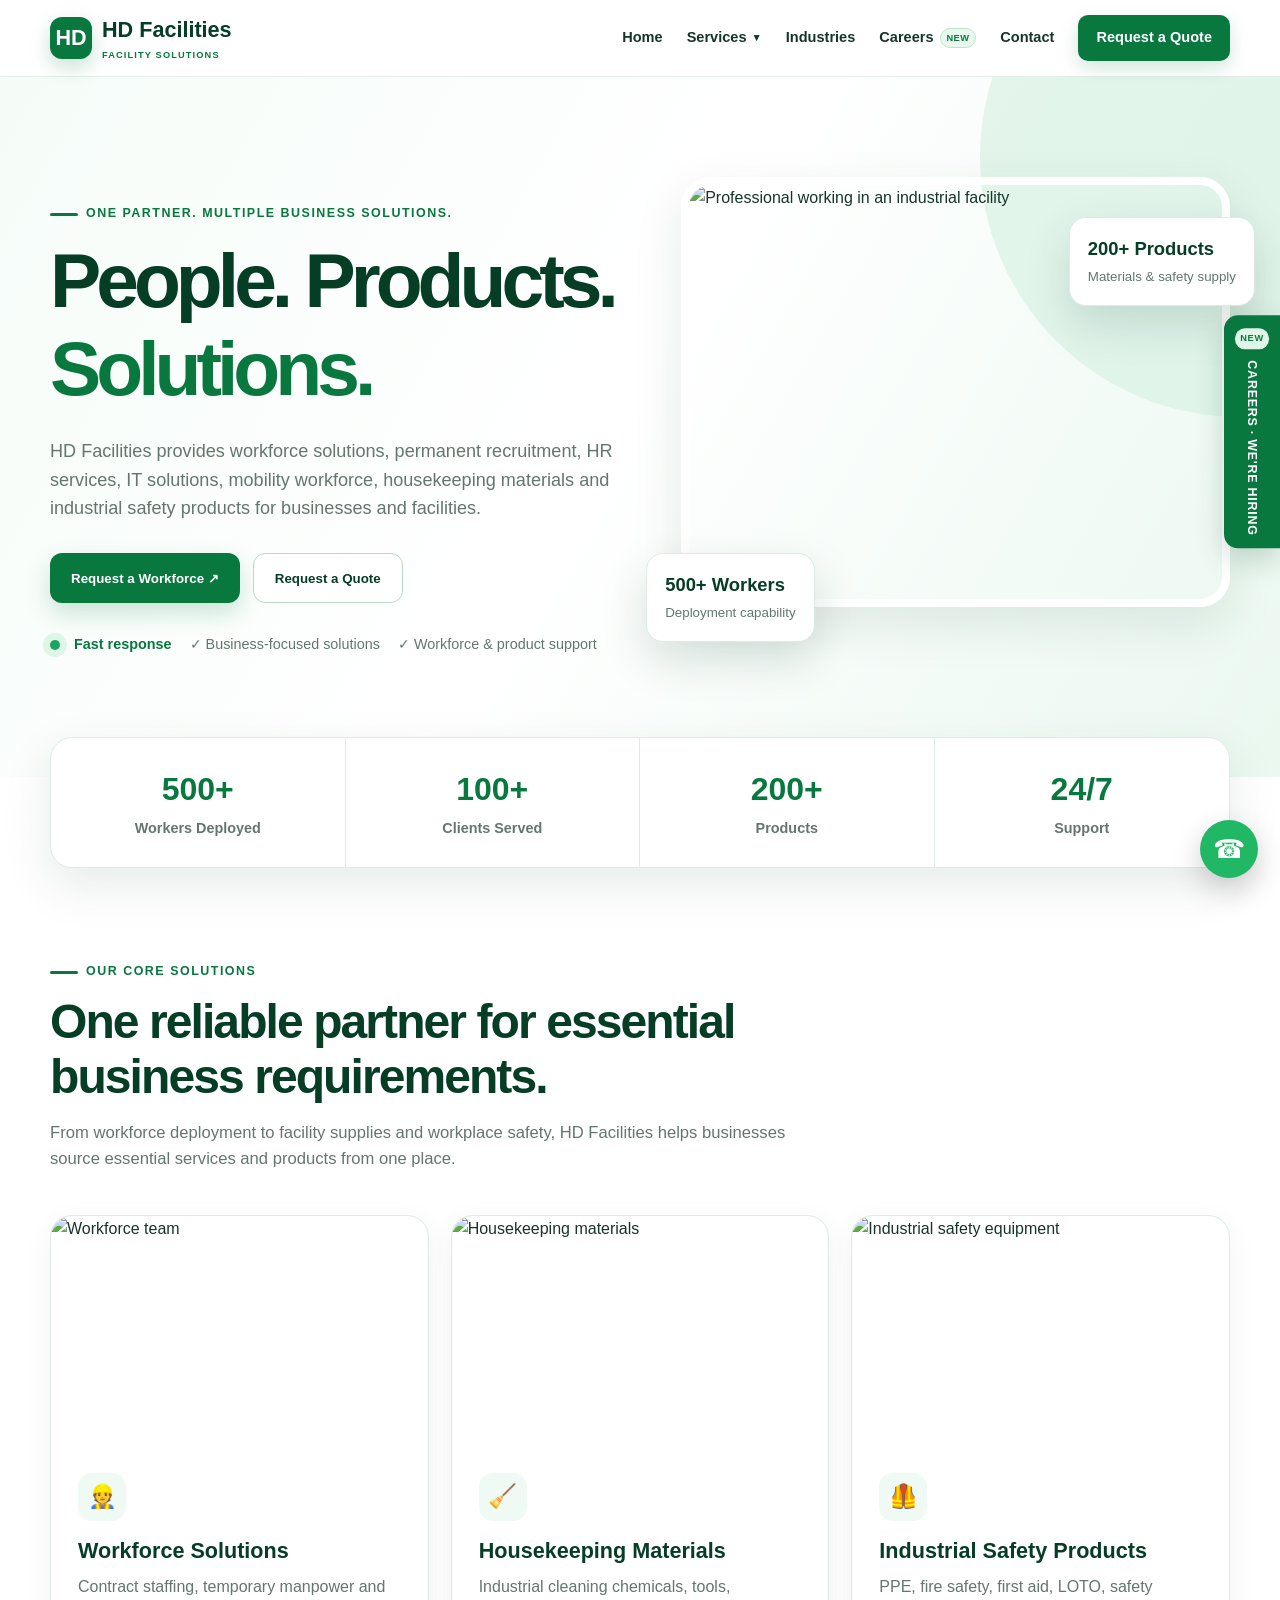
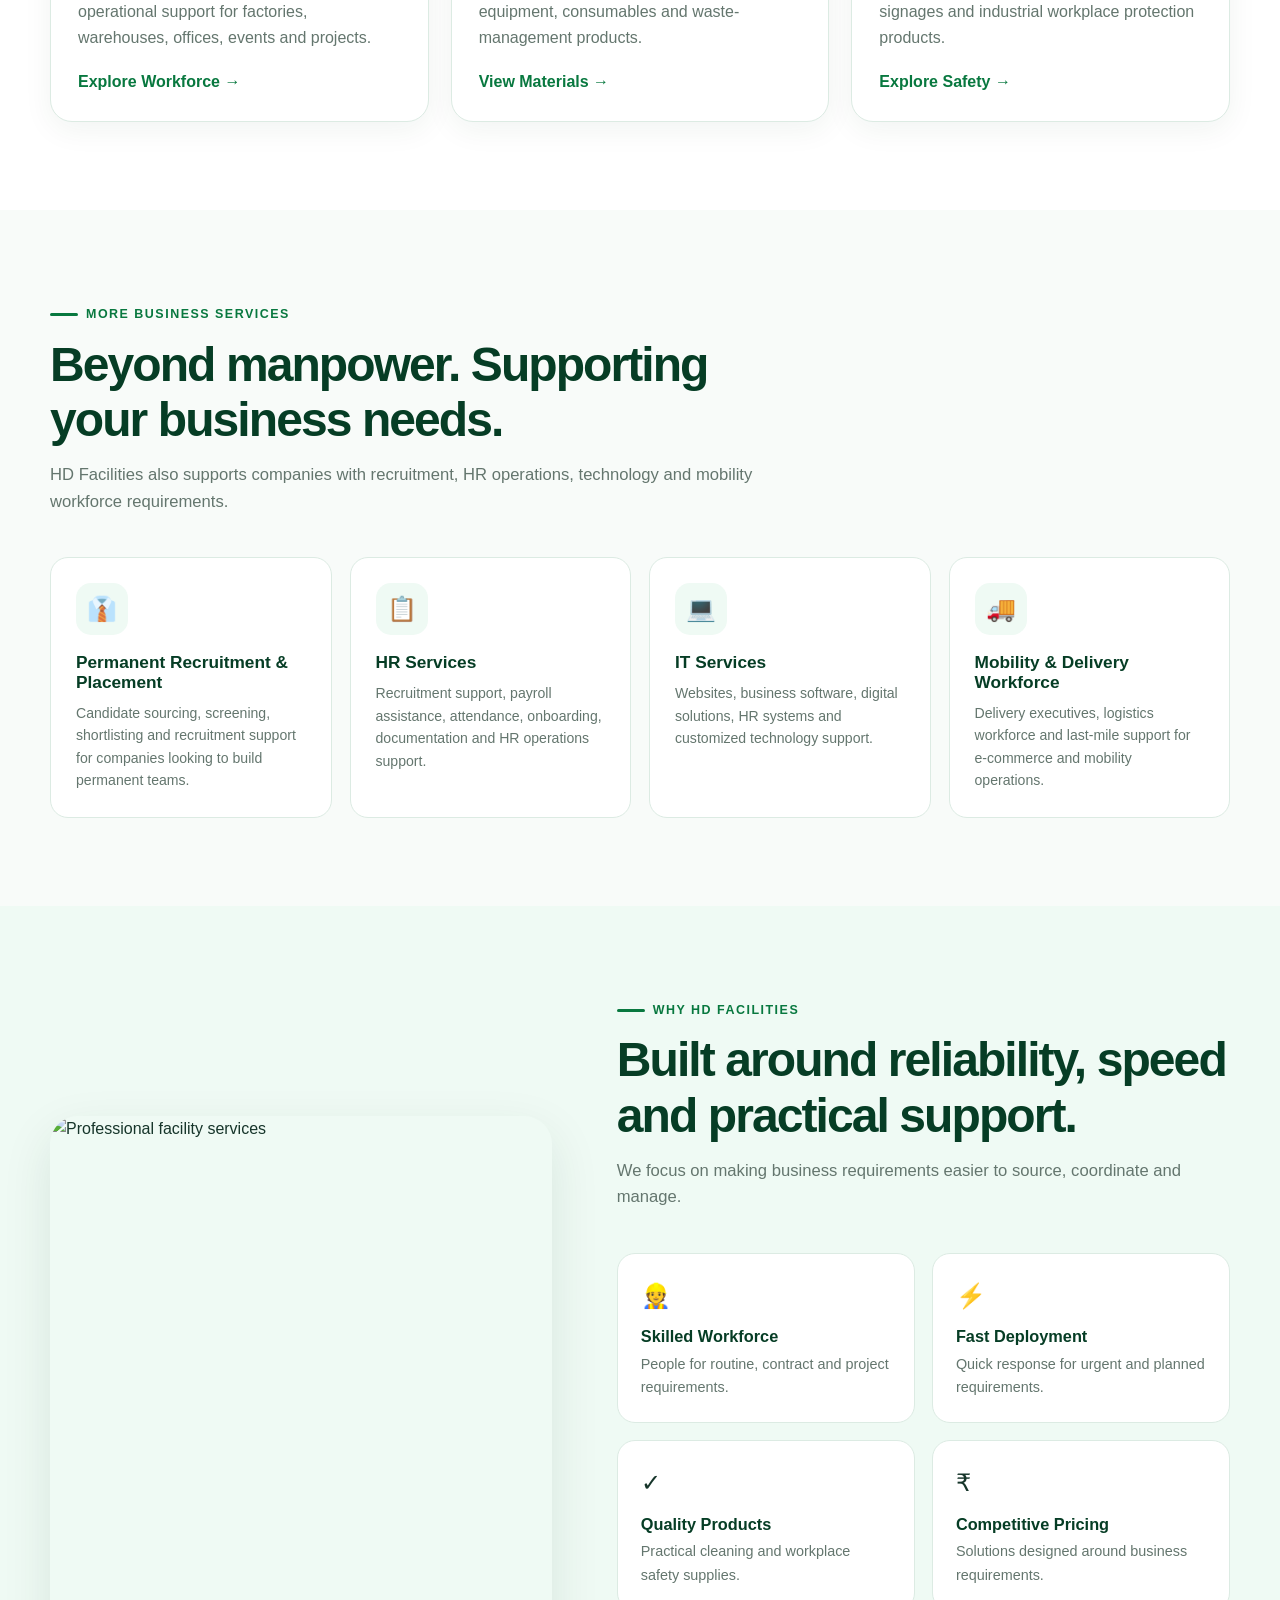
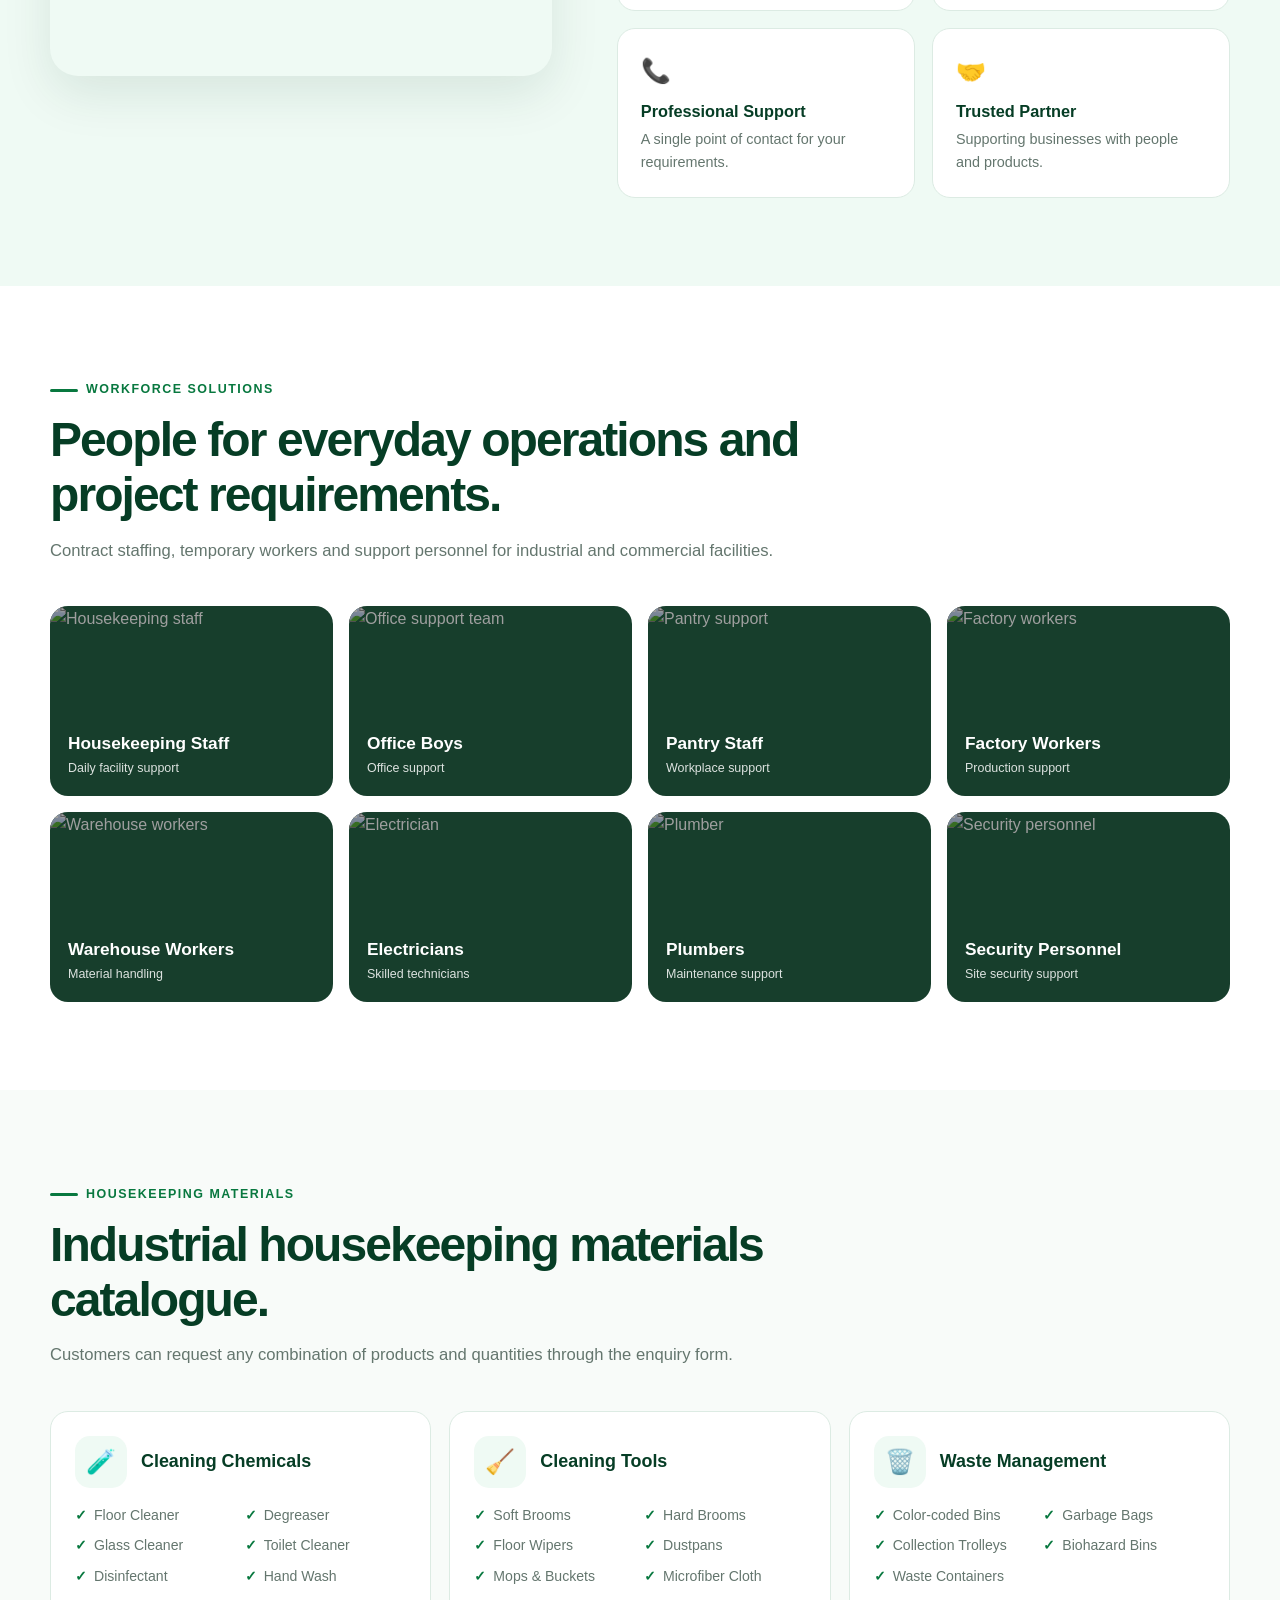
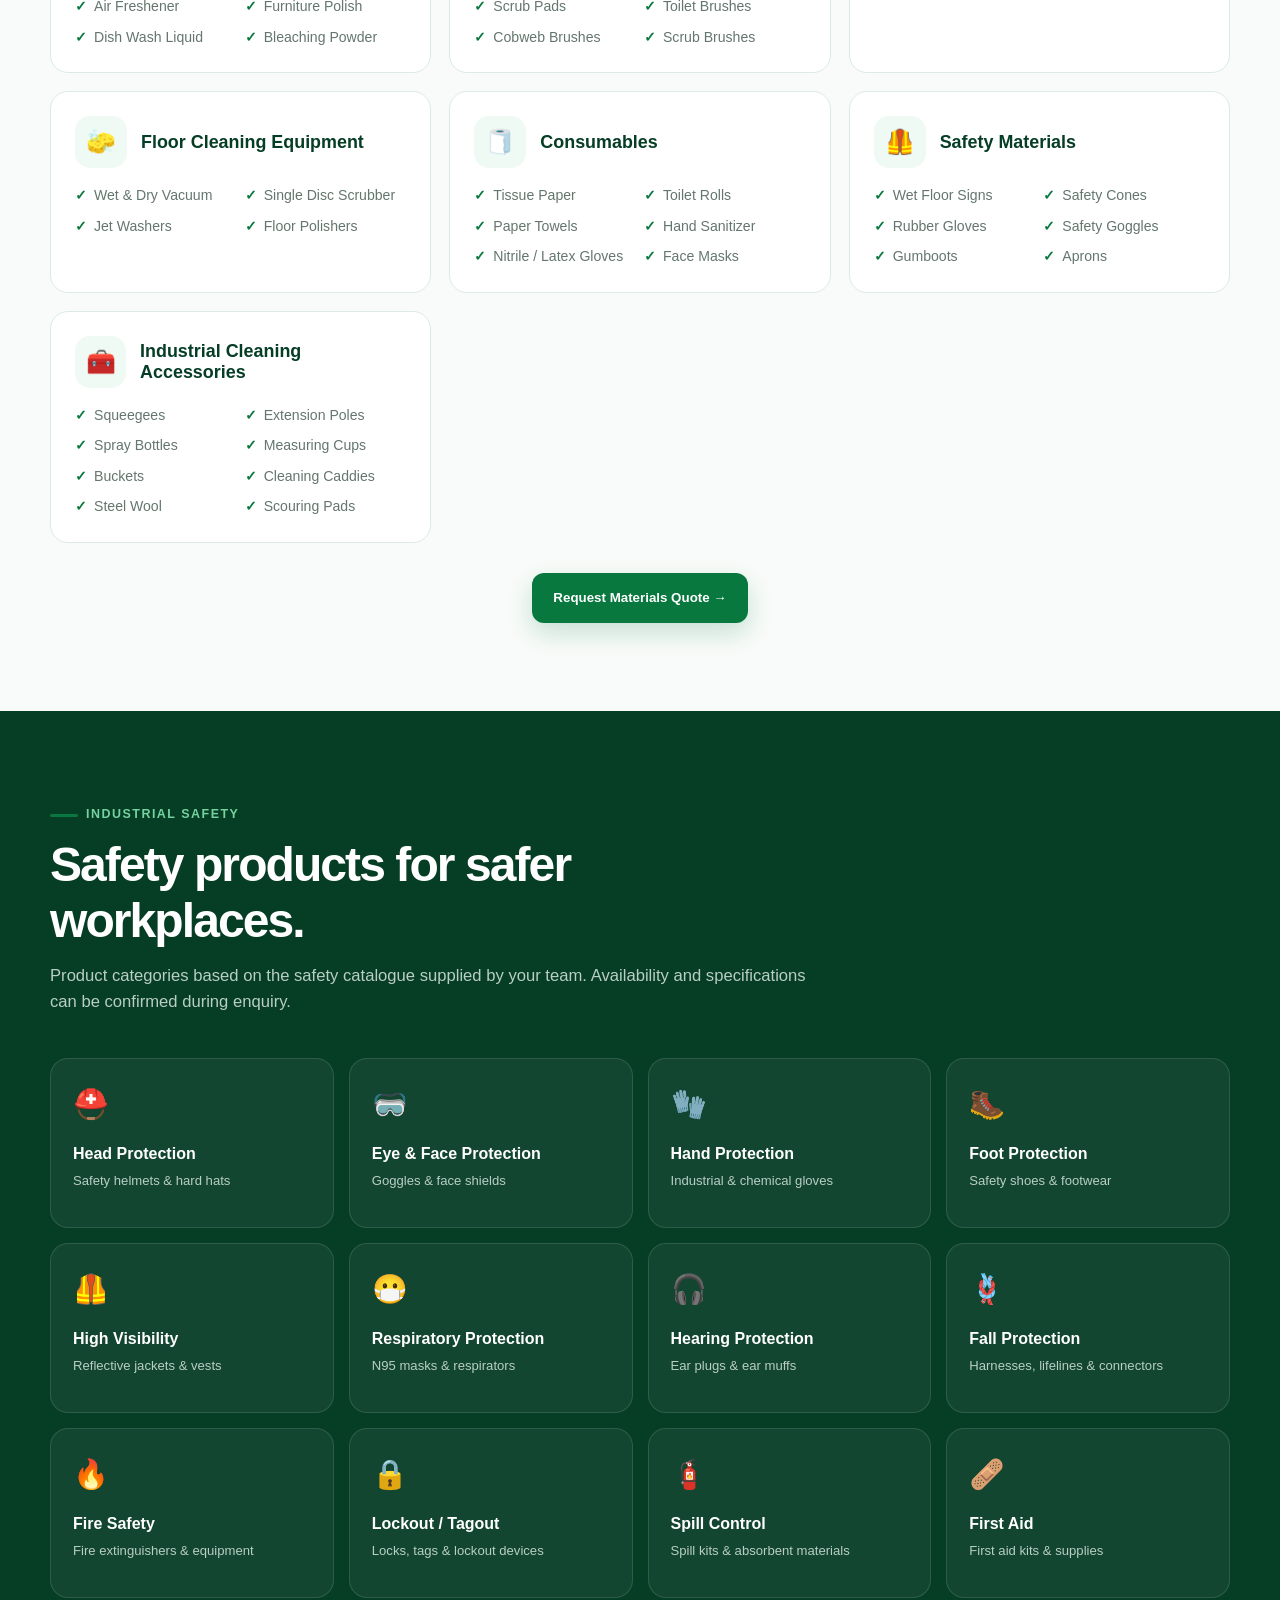
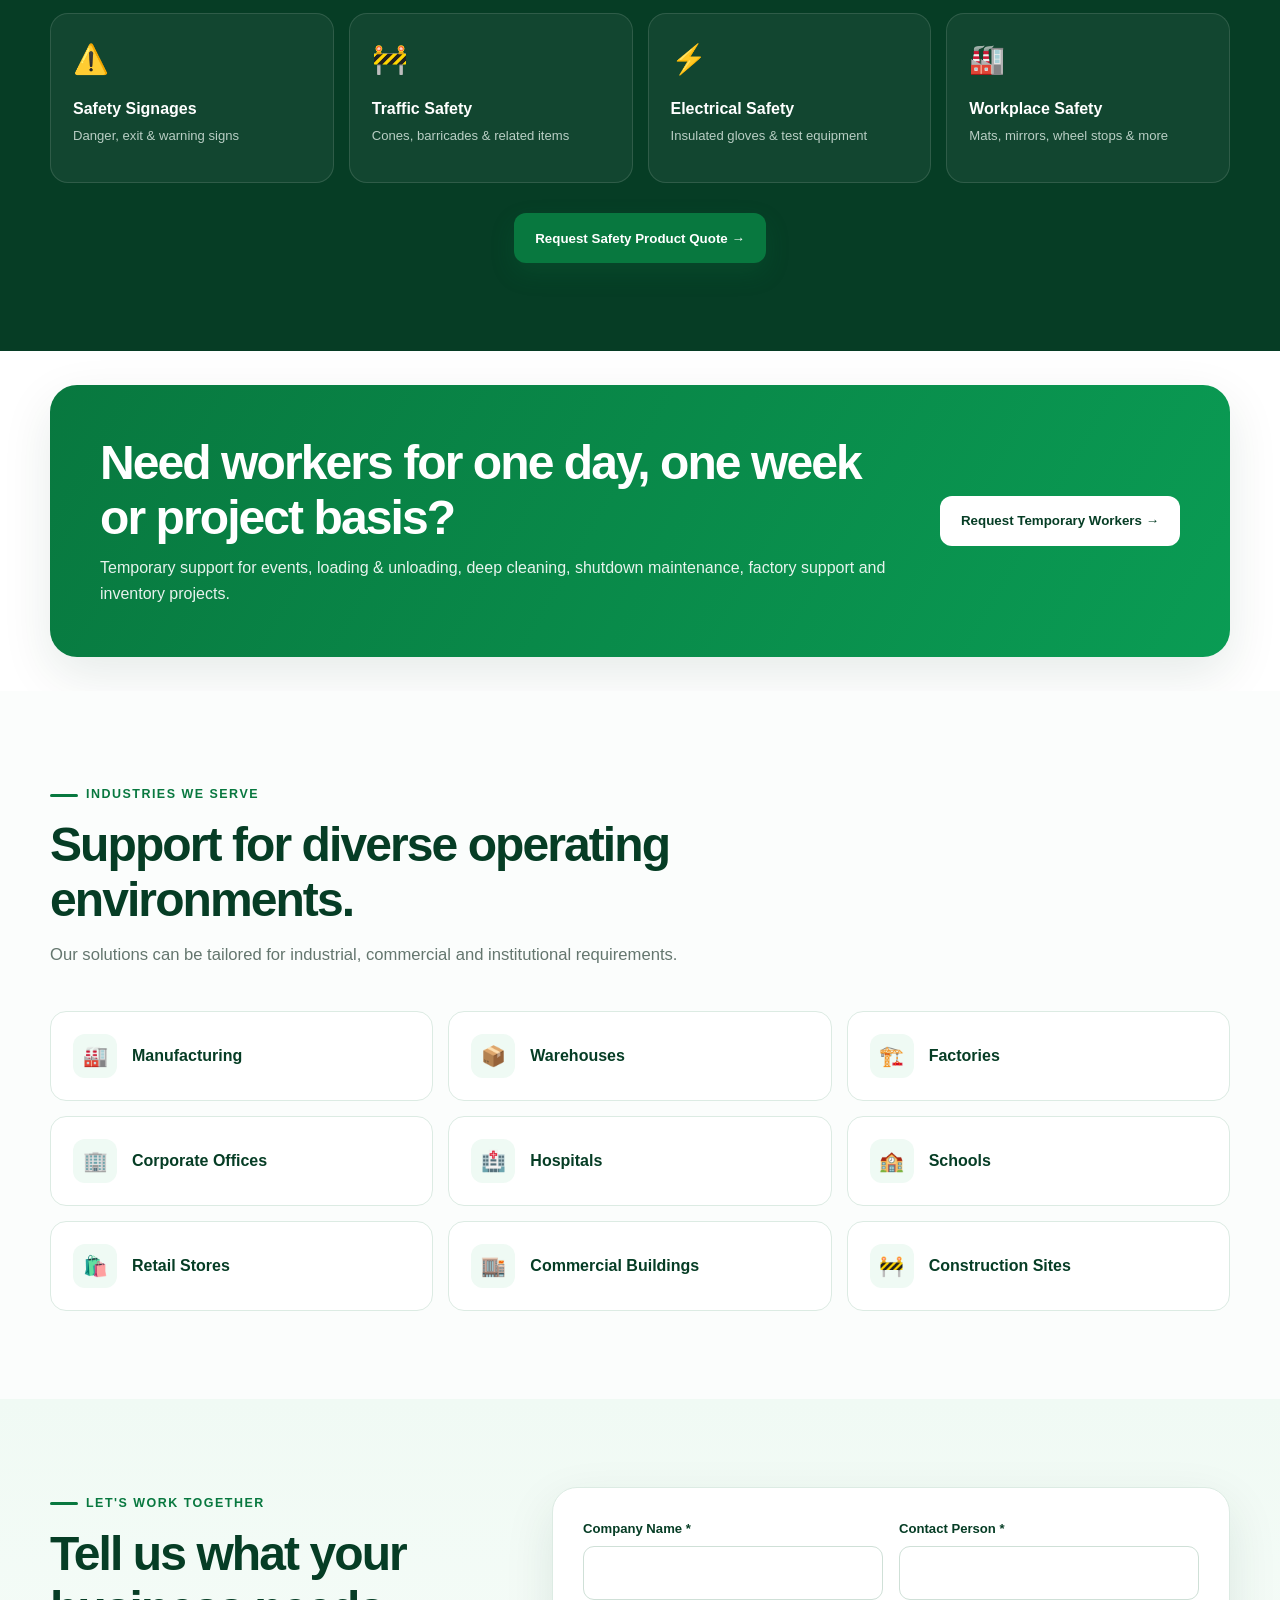
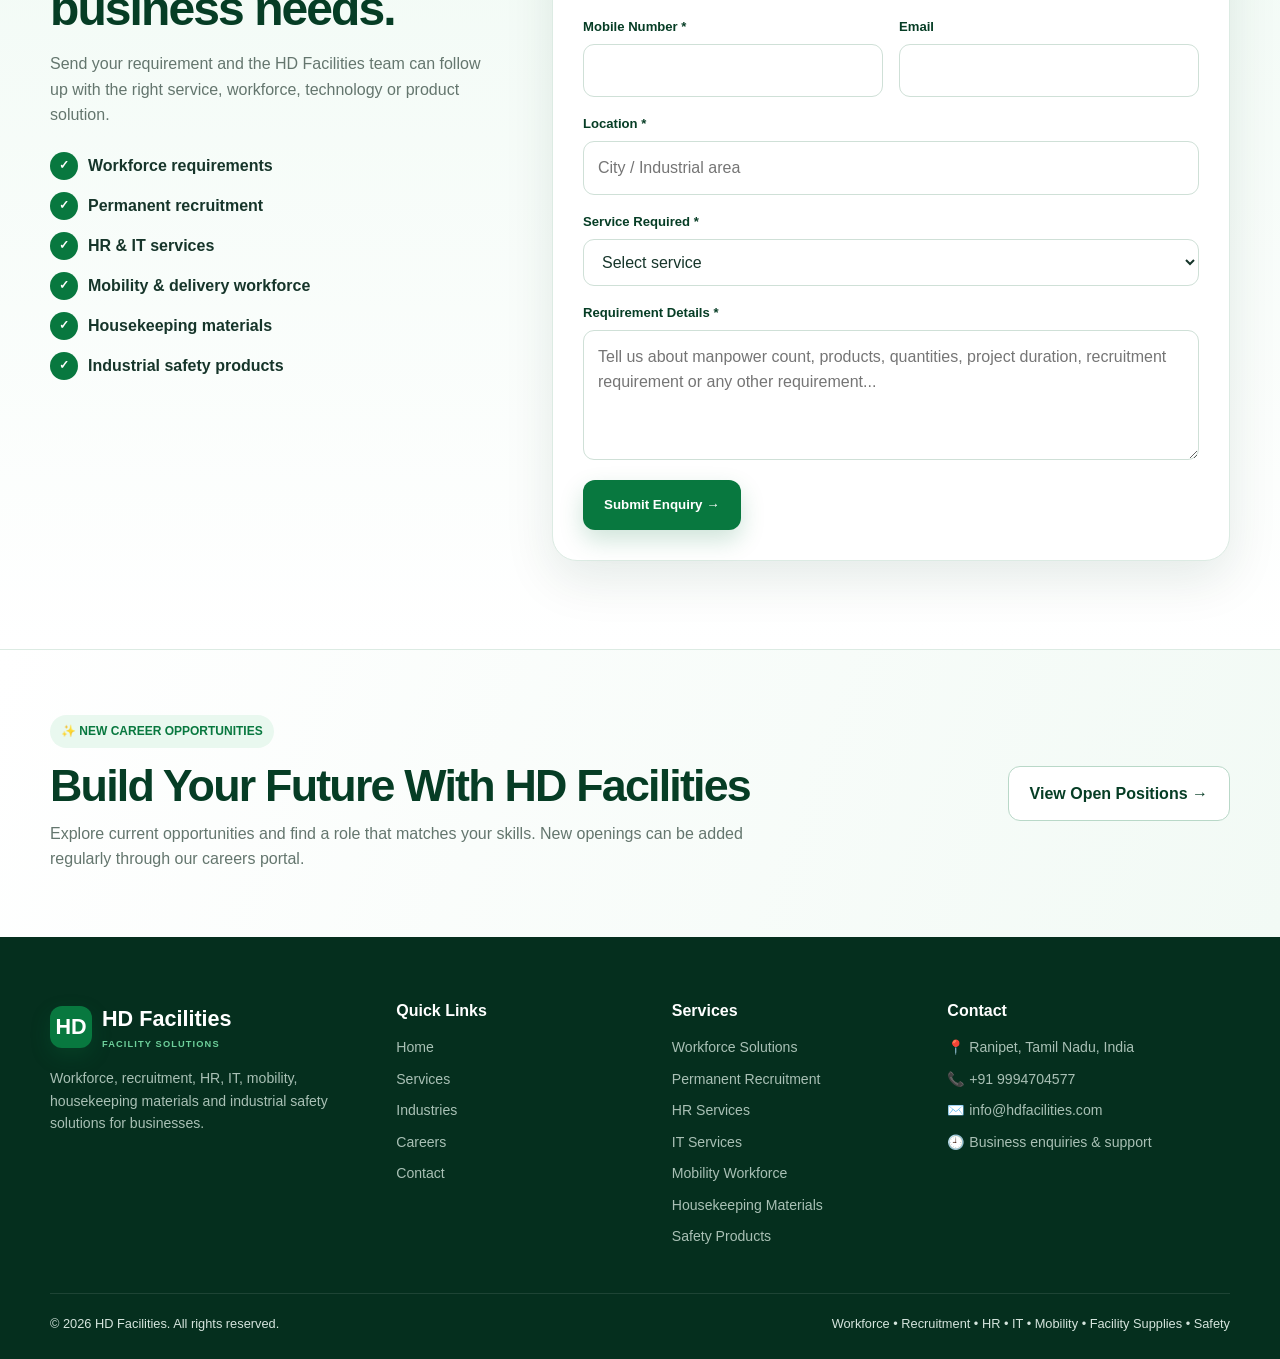
==== commit 0571cb54: "Update index.html" ====
--- a/index.html
+++ b/index.html
@@ -3,9 +3,11 @@
 <head>
 <meta charset="UTF-8">
 <meta name="viewport" content="width=device-width, initial-scale=1.0">
-<meta name="description" content="HD Facilities provides workforce solutions, industrial housekeeping materials and industrial safety products for factories, warehouses, offices and commercial facilities.">
+
+<meta name="description" content="HD Facilities provides workforce solutions, permanent recruitment, HR services, IT services, mobility workforce, housekeeping materials and industrial safety products for businesses across Tamil Nadu.">
 <meta name="theme-color" content="#08783f">
-<title>HD Facilities | Workforce, Housekeeping & Safety Solutions</title>
+
+<title>HD Facilities | Workforce, Recruitment, HR, IT & Facility Solutions</title>
 
 <style>
 :root{
@@ -21,435 +23,2277 @@
   --radius:22px;
   --max:1180px;
 }
+
 *{box-sizing:border-box;margin:0;padding:0}
+
 html{scroll-behavior:smooth}
-body{font-family:Inter,Segoe UI,Arial,sans-serif;color:var(--text);background:#fff;line-height:1.6;overflow-x:hidden}
+
+body{
+  font-family:Inter,Segoe UI,Arial,sans-serif;
+  color:var(--text);
+  background:#fff;
+  line-height:1.6;
+  overflow-x:hidden;
+}
+
 a{text-decoration:none;color:inherit}
-img{display:block;width:100%;object-fit:cover}
-.container{width:min(calc(100% - 36px),var(--max));margin:auto}
+
+img{
+  display:block;
+  width:100%;
+  object-fit:cover;
+}
+
+button,input,select,textarea{font-family:inherit}
+
+.container{
+  width:min(calc(100% - 36px),var(--max));
+  margin:auto;
+}
+
 .section{padding:88px 0}
-.section-head{max-width:720px;margin-bottom:42px}
-.eyebrow{display:inline-flex;align-items:center;gap:8px;color:var(--green);font-weight:800;text-transform:uppercase;letter-spacing:.12em;font-size:.78rem;margin-bottom:12px}
-.eyebrow:before{content:"";width:28px;height:3px;background:var(--green);border-radius:10px}
+
+.section-head{
+  max-width:760px;
+  margin-bottom:42px;
+}
+
+.eyebrow{
+  display:inline-flex;
+  align-items:center;
+  gap:8px;
+  color:var(--green);
+  font-weight:800;
+  text-transform:uppercase;
+  letter-spacing:.12em;
+  font-size:.78rem;
+  margin-bottom:12px;
+}
+
+.eyebrow:before{
+  content:"";
+  width:28px;
+  height:3px;
+  background:var(--green);
+  border-radius:10px;
+}
+
 h1,h2,h3,h4{line-height:1.15}
-h2{font-size:clamp(2rem,4vw,3rem);letter-spacing:-.04em;color:var(--dark)}
-.section-head p{margin-top:15px;color:var(--muted);font-size:1.04rem}
-
-header{position:sticky;top:0;z-index:1000;background:rgba(255,255,255,.94);backdrop-filter:blur(16px);border-bottom:1px solid rgba(220,235,227,.8)}
-.nav{height:76px;display:flex;align-items:center;justify-content:space-between}
-.logo{display:flex;align-items:center;gap:10px;font-weight:900;font-size:1.35rem;color:var(--dark)}
-.logo-mark{width:42px;height:42px;border-radius:12px;background:var(--green);display:grid;place-items:center;color:white;font-weight:900;box-shadow:0 8px 20px rgba(8,120,63,.22)}
-.logo small{display:block;font-size:.58rem;letter-spacing:.12em;color:var(--green);margin-top:1px}
-.nav-links{display:flex;align-items:center;gap:28px;font-size:.94rem;font-weight:700}
-.nav-links a{position:relative}
-.nav-links a:after{content:"";position:absolute;left:0;bottom:-8px;width:0;height:2px;background:var(--green);transition:.25s}
-.nav-links a:hover:after{width:100%}
-.nav-cta{padding:11px 18px!important;border-radius:10px;background:var(--green);color:#fff!important}
-.nav-cta:after{display:none}
-.menu{display:none;background:none;border:0;font-size:1.6rem;color:var(--dark);cursor:pointer}
-
-.hero{position:relative;min-height:700px;display:flex;align-items:center;background:linear-gradient(120deg,#f5fcf8 0%,#fff 48%,#eaf8f0 100%);overflow:hidden}
-.hero:before{content:"";position:absolute;width:520px;height:520px;border-radius:50%;background:#d8f2e3;right:-220px;top:-180px;opacity:.65}
-.hero-grid{display:grid;grid-template-columns:1.02fr .98fr;gap:60px;align-items:center;position:relative;z-index:1}
-.hero h1{font-size:clamp(3rem,6vw,5.2rem);letter-spacing:-.065em;color:var(--dark);max-width:680px}
+
+h2{
+  font-size:clamp(2rem,4vw,3rem);
+  letter-spacing:-.04em;
+  color:var(--dark);
+}
+
+.section-head p{
+  margin-top:15px;
+  color:var(--muted);
+  font-size:1.04rem;
+}
+
+/* HEADER */
+
+header{
+  position:sticky;
+  top:0;
+  z-index:1000;
+  background:rgba(255,255,255,.96);
+  backdrop-filter:blur(16px);
+  border-bottom:1px solid rgba(220,235,227,.8);
+}
+
+.nav{
+  height:76px;
+  display:flex;
+  align-items:center;
+  justify-content:space-between;
+}
+
+.logo{
+  display:flex;
+  align-items:center;
+  gap:10px;
+  font-weight:900;
+  font-size:1.35rem;
+  color:var(--dark);
+}
+
+.logo-mark{
+  width:42px;
+  height:42px;
+  border-radius:12px;
+  background:var(--green);
+  display:grid;
+  place-items:center;
+  color:#fff;
+  font-weight:900;
+  box-shadow:0 8px 20px rgba(8,120,63,.22);
+}
+
+.logo small{
+  display:block;
+  font-size:.58rem;
+  letter-spacing:.12em;
+  color:var(--green);
+  margin-top:1px;
+}
+
+.nav-links{
+  display:flex;
+  align-items:center;
+  gap:24px;
+  font-size:.91rem;
+  font-weight:700;
+}
+
+.nav-links>a{
+  position:relative;
+  white-space:nowrap;
+}
+
+.nav-links>a:not(.nav-cta):after{
+  content:"";
+  position:absolute;
+  left:0;
+  bottom:-8px;
+  width:0;
+  height:2px;
+  background:var(--green);
+  transition:.25s;
+}
+
+.nav-links>a:not(.nav-cta):hover:after{
+  width:100%;
+}
+
+/* CAREERS NEW BADGE */
+
+.career-nav{
+  display:flex;
+  align-items:center;
+  gap:6px;
+}
+
+.new-badge{
+  background:#e8f8ef;
+  color:var(--green);
+  border:1px solid #bde5ce;
+  font-size:.58rem;
+  font-weight:900;
+  padding:2px 6px;
+  border-radius:20px;
+  letter-spacing:.04em;
+  animation:softPulse 2.2s infinite;
+}
+
+@keyframes softPulse{
+  0%,100%{transform:scale(1);opacity:1}
+  50%{transform:scale(1.06);opacity:.72}
+}
+
+.nav-cta{
+  padding:11px 18px!important;
+  border-radius:10px;
+  background:var(--green);
+  color:#fff!important;
+  box-shadow:0 7px 18px rgba(8,120,63,.18);
+}
+
+.nav-cta:hover{
+  background:var(--dark);
+}
+
+.nav-cta:after{display:none!important}
+
+.menu{
+  display:none;
+  background:none;
+  border:0;
+  font-size:1.6rem;
+  color:var(--dark);
+  cursor:pointer;
+}
+
+/* SERVICES DROPDOWN */
+
+.services-menu{
+  position:relative;
+}
+
+.services-menu>a{
+  display:flex;
+  align-items:center;
+  gap:5px;
+}
+
+.services-menu>a span{
+  font-size:.65rem;
+}
+
+.dropdown{
+  position:absolute;
+  top:38px;
+  left:-18px;
+  width:290px;
+  background:#fff;
+  border:1px solid var(--border);
+  border-radius:16px;
+  padding:10px;
+  box-shadow:var(--shadow);
+  opacity:0;
+  visibility:hidden;
+  transform:translateY(8px);
+  transition:.25s;
+}
+
+.services-menu:hover .dropdown{
+  opacity:1;
+  visibility:visible;
+  transform:none;
+}
+
+.dropdown a{
+  display:block;
+  padding:11px 13px;
+  border-radius:10px;
+  font-size:.86rem;
+  color:var(--dark);
+}
+
+.dropdown a:hover{
+  background:var(--light);
+  color:var(--green);
+}
+
+/* HERO */
+
+.hero{
+  position:relative;
+  min-height:700px;
+  display:flex;
+  align-items:center;
+  background:linear-gradient(120deg,#f5fcf8 0%,#fff 48%,#eaf8f0 100%);
+  overflow:hidden;
+}
+
+.hero:before{
+  content:"";
+  position:absolute;
+  width:520px;
+  height:520px;
+  border-radius:50%;
+  background:#d8f2e3;
+  right:-220px;
+  top:-180px;
+  opacity:.65;
+}
+
+.hero-grid{
+  display:grid;
+  grid-template-columns:1.02fr .98fr;
+  gap:60px;
+  align-items:center;
+  position:relative;
+  z-index:1;
+}
+
+.hero h1{
+  font-size:clamp(3rem,6vw,5.2rem);
+  letter-spacing:-.065em;
+  color:var(--dark);
+  max-width:700px;
+}
+
 .hero h1 span{color:var(--green)}
-.hero p{font-size:1.13rem;color:var(--muted);max-width:650px;margin:24px 0 30px}
-.actions{display:flex;gap:13px;flex-wrap:wrap}
-.btn{display:inline-flex;align-items:center;justify-content:center;gap:9px;border:0;border-radius:12px;padding:14px 21px;font-weight:800;cursor:pointer;transition:.25s;min-height:50px}
-.btn-primary{background:var(--green);color:white;box-shadow:0 10px 25px rgba(8,120,63,.2)}
-.btn-primary:hover{background:var(--dark);transform:translateY(-2px)}
-.btn-outline{border:1px solid #b9d8c8;background:#fff;color:var(--dark)}
-.btn-outline:hover{border-color:var(--green);transform:translateY(-2px)}
-.hero-note{display:flex;gap:18px;margin-top:30px;flex-wrap:wrap;color:var(--muted);font-size:.9rem}
-.hero-note span{display:flex;align-items:center;gap:7px}
+
+.hero p{
+  font-size:1.13rem;
+  color:var(--muted);
+  max-width:650px;
+  margin:24px 0 30px;
+}
+
+.actions{
+  display:flex;
+  gap:13px;
+  flex-wrap:wrap;
+}
+
+.btn{
+  display:inline-flex;
+  align-items:center;
+  justify-content:center;
+  gap:9px;
+  border:0;
+  border-radius:12px;
+  padding:14px 21px;
+  font-weight:800;
+  cursor:pointer;
+  transition:.25s;
+  min-height:50px;
+}
+
+.btn-primary{
+  background:var(--green);
+  color:#fff;
+  box-shadow:0 10px 25px rgba(8,120,63,.2);
+}
+
+.btn-primary:hover{
+  background:var(--dark);
+  transform:translateY(-2px);
+}
+
+.btn-outline{
+  border:1px solid #b9d8c8;
+  background:#fff;
+  color:var(--dark);
+}
+
+.btn-outline:hover{
+  border-color:var(--green);
+  transform:translateY(-2px);
+}
+
+.hero-note{
+  display:flex;
+  gap:18px;
+  margin-top:30px;
+  flex-wrap:wrap;
+  color:var(--muted);
+  font-size:.9rem;
+}
+
+.hero-note span{
+  display:flex;
+  align-items:center;
+  gap:7px;
+}
+
 .hero-note b{color:var(--green)}
 
-.hero-visual{position:relative;height:500px}
-.hero-main-img{height:430px;border-radius:30px;box-shadow:var(--shadow);border:8px solid #fff}
-.floating-card{position:absolute;background:#fff;border:1px solid var(--border);border-radius:17px;padding:16px 18px;box-shadow:0 18px 45px rgba(6,61,37,.15)}
-.floating-card strong{display:block;color:var(--dark);font-size:1.15rem}
+.hero-visual{
+  position:relative;
+  height:500px;
+}
+
+.hero-main-img{
+  height:430px;
+  border-radius:30px;
+  box-shadow:var(--shadow);
+  border:8px solid #fff;
+}
+
+.floating-card{
+  position:absolute;
+  background:#fff;
+  border:1px solid var(--border);
+  border-radius:17px;
+  padding:16px 18px;
+  box-shadow:0 18px 45px rgba(6,61,37,.15);
+}
+
+.floating-card strong{
+  display:block;
+  color:var(--dark);
+  font-size:1.15rem;
+}
+
 .floating-card small{color:var(--muted)}
-.fc-one{left:-35px;bottom:35px}
-.fc-two{right:-25px;top:40px}
-.pulse{width:10px;height:10px;border-radius:50%;background:#1aa661;display:inline-block;margin-right:7px;box-shadow:0 0 0 7px #dff5e8}
-
-.stats{margin-top:-40px;position:relative;z-index:3}
-.stats-grid{display:grid;grid-template-columns:repeat(4,1fr);background:#fff;border:1px solid var(--border);border-radius:22px;box-shadow:var(--shadow);overflow:hidden}
-.stat{padding:26px;text-align:center;border-right:1px solid var(--border)}
+
+.fc-one{
+  left:-35px;
+  bottom:35px;
+}
+
+.fc-two{
+  right:-25px;
+  top:40px;
+}
+
+.pulse{
+  width:10px;
+  height:10px;
+  border-radius:50%;
+  background:#1aa661;
+  display:inline-block;
+  margin-right:7px;
+  box-shadow:0 0 0 7px #dff5e8;
+}
+
+/* STATS */
+
+.stats{
+  margin-top:-40px;
+  position:relative;
+  z-index:3;
+}
+
+.stats-grid{
+  display:grid;
+  grid-template-columns:repeat(4,1fr);
+  background:#fff;
+  border:1px solid var(--border);
+  border-radius:22px;
+  box-shadow:var(--shadow);
+  overflow:hidden;
+}
+
+.stat{
+  padding:26px;
+  text-align:center;
+  border-right:1px solid var(--border);
+}
+
 .stat:last-child{border-right:0}
-.stat strong{display:block;font-size:2rem;color:var(--green)}
-.stat span{font-size:.9rem;color:var(--muted);font-weight:700}
-
-.business-grid{display:grid;grid-template-columns:repeat(3,1fr);gap:22px}
-.business-card{border:1px solid var(--border);border-radius:var(--radius);overflow:hidden;background:#fff;box-shadow:0 8px 30px rgba(6,61,37,.06);transition:.3s}
-.business-card:hover{transform:translateY(-8px);box-shadow:var(--shadow)}
+
+.stat strong{
+  display:block;
+  font-size:2rem;
+  color:var(--green);
+}
+
+.stat span{
+  font-size:.9rem;
+  color:var(--muted);
+  font-weight:700;
+}
+
+/* BUSINESS DIVISIONS */
+
+.business-grid{
+  display:grid;
+  grid-template-columns:repeat(3,1fr);
+  gap:22px;
+}
+
+.business-card{
+  border:1px solid var(--border);
+  border-radius:var(--radius);
+  overflow:hidden;
+  background:#fff;
+  box-shadow:0 8px 30px rgba(6,61,37,.06);
+  transition:.3s;
+}
+
+.business-card:hover{
+  transform:translateY(-8px);
+  box-shadow:var(--shadow);
+}
+
 .business-img{height:230px}
+
 .business-body{padding:27px}
-.business-icon{width:48px;height:48px;border-radius:14px;background:var(--light);display:grid;place-items:center;font-size:1.45rem;margin-bottom:18px}
-.business-body h3{font-size:1.35rem;color:var(--dark)}
-.business-body p{color:var(--muted);margin:10px 0 18px}
-.text-link{font-weight:900;color:var(--green);display:inline-flex;gap:6px}
+
+.business-icon{
+  width:48px;
+  height:48px;
+  border-radius:14px;
+  background:var(--light);
+  display:grid;
+  place-items:center;
+  font-size:1.45rem;
+  margin-bottom:18px;
+}
+
+.business-body h3{
+  font-size:1.35rem;
+  color:var(--dark);
+}
+
+.business-body p{
+  color:var(--muted);
+  margin:10px 0 18px;
+}
+
+.text-link{
+  font-weight:900;
+  color:var(--green);
+  display:inline-flex;
+  gap:6px;
+}
+
+/* ADDITIONAL SERVICES */
+
+.additional-services{
+  background:#f8fbf9;
+}
+
+.service-grid{
+  display:grid;
+  grid-template-columns:repeat(4,1fr);
+  gap:18px;
+}
+
+.service-card{
+  background:#fff;
+  border:1px solid var(--border);
+  border-radius:18px;
+  padding:25px;
+  transition:.3s;
+}
+
+.service-card:hover{
+  transform:translateY(-6px);
+  box-shadow:var(--shadow);
+}
+
+.service-icon{
+  width:52px;
+  height:52px;
+  border-radius:15px;
+  background:var(--light);
+  display:grid;
+  place-items:center;
+  font-size:1.5rem;
+  margin-bottom:18px;
+}
+
+.service-card h3{
+  color:var(--dark);
+  font-size:1.08rem;
+  margin-bottom:9px;
+}
+
+.service-card p{
+  color:var(--muted);
+  font-size:.88rem;
+}
+
+/* WHY */
 
 .why{background:var(--light)}
-.why-grid{display:grid;grid-template-columns:.9fr 1.1fr;gap:65px;align-items:center}
-.why-photo{height:560px;border-radius:28px;overflow:hidden;box-shadow:var(--shadow)}
-.why-items{display:grid;grid-template-columns:repeat(2,1fr);gap:17px}
-.why-item{background:#fff;border:1px solid var(--border);border-radius:18px;padding:23px}
-.why-item .ico{font-size:1.5rem;margin-bottom:12px}
-.why-item h3{font-size:1.02rem;color:var(--dark)}
-.why-item p{font-size:.9rem;color:var(--muted);margin-top:7px}
-
-.category-grid{display:grid;grid-template-columns:repeat(4,1fr);gap:16px}
-.cat{position:relative;min-height:190px;border-radius:18px;overflow:hidden;color:white;background:#173e2c}
-.cat img{height:100%;position:absolute;inset:0;filter:brightness(.62);transition:.4s}
-.cat:hover img{transform:scale(1.06);filter:brightness(.52)}
-.cat-content{position:absolute;inset:auto 18px 17px;z-index:2}
+
+.why-grid{
+  display:grid;
+  grid-template-columns:.9fr 1.1fr;
+  gap:65px;
+  align-items:center;
+}
+
+.why-photo{
+  height:560px;
+  border-radius:28px;
+  overflow:hidden;
+  box-shadow:var(--shadow);
+}
+
+.why-items{
+  display:grid;
+  grid-template-columns:repeat(2,1fr);
+  gap:17px;
+}
+
+.why-item{
+  background:#fff;
+  border:1px solid var(--border);
+  border-radius:18px;
+  padding:23px;
+}
+
+.why-item .ico{
+  font-size:1.5rem;
+  margin-bottom:12px;
+}
+
+.why-item h3{
+  font-size:1.02rem;
+  color:var(--dark);
+}
+
+.why-item p{
+  font-size:.9rem;
+  color:var(--muted);
+  margin-top:7px;
+}
+
+/* WORKFORCE */
+
+.category-grid{
+  display:grid;
+  grid-template-columns:repeat(4,1fr);
+  gap:16px;
+}
+
+.cat{
+  position:relative;
+  min-height:190px;
+  border-radius:18px;
+  overflow:hidden;
+  color:#fff;
+  background:#173e2c;
+}
+
+.cat img{
+  height:100%;
+  position:absolute;
+  inset:0;
+  filter:brightness(.62);
+  transition:.4s;
+}
+
+.cat:hover img{
+  transform:scale(1.06);
+  filter:brightness(.52);
+}
+
+.cat-content{
+  position:absolute;
+  inset:auto 18px 17px;
+  z-index:2;
+}
+
 .cat-content h3{font-size:1.08rem}
-.cat-content span{font-size:.78rem;opacity:.85}
+
+.cat-content span{
+  font-size:.78rem;
+  opacity:.85;
+}
+
+/* MATERIALS */
 
 .catalog{background:#f8fbf9}
-.catalog-grid{display:grid;grid-template-columns:repeat(3,1fr);gap:18px}
-.catalog-card{background:#fff;border:1px solid var(--border);border-radius:18px;padding:24px;transition:.25s}
-.catalog-card:hover{transform:translateY(-5px);box-shadow:var(--shadow)}
-.catalog-top{display:flex;align-items:center;gap:14px;margin-bottom:16px}
-.catalog-icon{width:52px;height:52px;border-radius:15px;background:var(--light);display:grid;place-items:center;font-size:1.5rem}
-.catalog-card h3{font-size:1.12rem;color:var(--dark)}
-.catalog-card ul{list-style:none;display:grid;grid-template-columns:1fr 1fr;gap:8px;color:var(--muted);font-size:.88rem}
-.catalog-card li:before{content:"✓";color:var(--green);font-weight:900;margin-right:7px}
-
-.safety-band{background:var(--dark);color:white}
-.safety-band h2{color:white}
+
+.catalog-grid{
+  display:grid;
+  grid-template-columns:repeat(3,1fr);
+  gap:18px;
+}
+
+.catalog-card{
+  background:#fff;
+  border:1px solid var(--border);
+  border-radius:18px;
+  padding:24px;
+  transition:.25s;
+}
+
+.catalog-card:hover{
+  transform:translateY(-5px);
+  box-shadow:var(--shadow);
+}
+
+.catalog-top{
+  display:flex;
+  align-items:center;
+  gap:14px;
+  margin-bottom:16px;
+}
+
+.catalog-icon{
+  width:52px;
+  height:52px;
+  border-radius:15px;
+  background:var(--light);
+  display:grid;
+  place-items:center;
+  font-size:1.5rem;
+}
+
+.catalog-card h3{
+  font-size:1.12rem;
+  color:var(--dark);
+}
+
+.catalog-card ul{
+  list-style:none;
+  display:grid;
+  grid-template-columns:1fr 1fr;
+  gap:8px;
+  color:var(--muted);
+  font-size:.88rem;
+}
+
+.catalog-card li:before{
+  content:"✓";
+  color:var(--green);
+  font-weight:900;
+  margin-right:7px;
+}
+
+/* SAFETY */
+
+.safety-band{
+  background:var(--dark);
+  color:#fff;
+}
+
+.safety-band h2{color:#fff}
+
 .safety-band .section-head p{color:#b9cec4}
-.safety-grid{display:grid;grid-template-columns:repeat(4,1fr);gap:15px}
-.safety-card{min-height:170px;border:1px solid rgba(255,255,255,.12);border-radius:18px;padding:22px;background:rgba(255,255,255,.05);transition:.25s}
-.safety-card:hover{background:rgba(255,255,255,.1);transform:translateY(-4px)}
-.safety-card .ico{font-size:1.8rem;margin-bottom:18px}
+
+.safety-grid{
+  display:grid;
+  grid-template-columns:repeat(4,1fr);
+  gap:15px;
+}
+
+.safety-card{
+  min-height:170px;
+  border:1px solid rgba(255,255,255,.12);
+  border-radius:18px;
+  padding:22px;
+  background:rgba(255,255,255,.05);
+  transition:.25s;
+}
+
+.safety-card:hover{
+  background:rgba(255,255,255,.1);
+  transform:translateY(-4px);
+}
+
+.safety-card .ico{
+  font-size:1.8rem;
+  margin-bottom:18px;
+}
+
 .safety-card h3{font-size:1rem}
-.safety-card p{font-size:.82rem;color:#b9cec4;margin-top:6px}
+
+.safety-card p{
+  font-size:.82rem;
+  color:#b9cec4;
+  margin-top:6px;
+}
+
+/* TEMPORARY WORKFORCE */
 
 .temp{padding:34px 0}
-.temp-box{background:linear-gradient(120deg,var(--green),#0a9c54);border-radius:27px;padding:50px;color:white;display:flex;align-items:center;justify-content:space-between;gap:30px;box-shadow:var(--shadow)}
-.temp-box h2{color:white;font-size:clamp(2rem,4vw,3rem)}
-.temp-box p{margin-top:10px;opacity:.9}
-.temp-box .btn{background:white;color:var(--dark)}
+
+.temp-box{
+  background:linear-gradient(120deg,var(--green),#0a9c54);
+  border-radius:27px;
+  padding:50px;
+  color:#fff;
+  display:flex;
+  align-items:center;
+  justify-content:space-between;
+  gap:30px;
+  box-shadow:var(--shadow);
+}
+
+.temp-box h2{
+  color:#fff;
+  font-size:clamp(2rem,4vw,3rem);
+}
+
+.temp-box p{
+  margin-top:10px;
+  opacity:.9;
+}
+
+.temp-box .btn{
+  background:#fff;
+  color:var(--dark);
+  flex-shrink:0;
+}
+
+/* INDUSTRIES */
 
 .industries{background:#fbfdfc}
-.industry-grid{display:grid;grid-template-columns:repeat(3,1fr);gap:15px}
-.industry{padding:22px;border:1px solid var(--border);border-radius:16px;background:white;display:flex;align-items:center;gap:15px;font-weight:800;color:var(--dark)}
-.industry span{width:44px;height:44px;border-radius:12px;background:var(--light);display:grid;place-items:center;font-size:1.25rem}
-
-.enquiry{background:linear-gradient(180deg,#f0faf4,#fff)}
-.form-wrap{display:grid;grid-template-columns:.8fr 1.2fr;gap:50px;align-items:start}
-.form-info{position:sticky;top:110px}
+
+.industry-grid{
+  display:grid;
+  grid-template-columns:repeat(3,1fr);
+  gap:15px;
+}
+
+.industry{
+  padding:22px;
+  border:1px solid var(--border);
+  border-radius:16px;
+  background:#fff;
+  display:flex;
+  align-items:center;
+  gap:15px;
+  font-weight:800;
+  color:var(--dark);
+}
+
+.industry span{
+  width:44px;
+  height:44px;
+  border-radius:12px;
+  background:var(--light);
+  display:grid;
+  place-items:center;
+  font-size:1.25rem;
+}
+
+/* ENQUIRY */
+
+.enquiry{
+  background:linear-gradient(180deg,#f0faf4,#fff);
+}
+
+.form-wrap{
+  display:grid;
+  grid-template-columns:.8fr 1.2fr;
+  gap:50px;
+  align-items:start;
+}
+
+.form-info{
+  position:sticky;
+  top:110px;
+}
+
 .form-info h2{margin-bottom:15px}
+
 .form-info p{color:var(--muted)}
-.form-points{margin-top:24px;display:grid;gap:12px}
-.form-points div{display:flex;gap:10px;align-items:center;font-weight:700}
-.form-points span{width:28px;height:28px;border-radius:50%;background:var(--green);color:white;display:grid;place-items:center;font-size:.75rem}
-form{background:#fff;border:1px solid var(--border);border-radius:25px;padding:30px;box-shadow:var(--shadow)}
-.form-grid{display:grid;grid-template-columns:1fr 1fr;gap:16px}
-.field{display:grid;gap:7px}
+
+.form-points{
+  margin-top:24px;
+  display:grid;
+  gap:12px;
+}
+
+.form-points div{
+  display:flex;
+  gap:10px;
+  align-items:center;
+  font-weight:700;
+}
+
+.form-points span{
+  width:28px;
+  height:28px;
+  border-radius:50%;
+  background:var(--green);
+  color:#fff;
+  display:grid;
+  place-items:center;
+  font-size:.75rem;
+}
+
+form{
+  background:#fff;
+  border:1px solid var(--border);
+  border-radius:25px;
+  padding:30px;
+  box-shadow:var(--shadow);
+}
+
+.form-grid{
+  display:grid;
+  grid-template-columns:1fr 1fr;
+  gap:16px;
+}
+
+.field{
+  display:grid;
+  gap:7px;
+}
+
 .field.full{grid-column:1/-1}
-label{font-size:.82rem;font-weight:800;color:var(--dark)}
-input,select,textarea{width:100%;border:1px solid #cfe0d7;border-radius:11px;padding:13px 14px;font:inherit;outline:none;background:#fff;color:var(--text)}
-input:focus,select:focus,textarea:focus{border-color:var(--green);box-shadow:0 0 0 3px #e1f4e9}
-textarea{min-height:130px;resize:vertical}
+
+label{
+  font-size:.82rem;
+  font-weight:800;
+  color:var(--dark);
+}
+
+input,select,textarea{
+  width:100%;
+  border:1px solid #cfe0d7;
+  border-radius:11px;
+  padding:13px 14px;
+  font:inherit;
+  outline:none;
+  background:#fff;
+  color:var(--text);
+}
+
+input:focus,select:focus,textarea:focus{
+  border-color:var(--green);
+  box-shadow:0 0 0 3px #e1f4e9;
+}
+
+textarea{
+  min-height:130px;
+  resize:vertical;
+}
+
 .form-actions{margin-top:20px}
-.form-status{display:none;padding:12px 14px;border-radius:10px;background:#e9f8ef;color:var(--dark);margin-top:12px;font-size:.9rem}
-
-.career-strip{padding:55px 0;border-top:1px solid var(--border)}
-.career-inner{display:flex;align-items:center;justify-content:space-between;gap:30px}
-.career-inner p{color:var(--muted);margin-top:7px}
-
-footer{background:#052f1e;color:#d5e4dd;padding:65px 0 25px}
-.footer-grid{display:grid;grid-template-columns:1.3fr 1fr 1fr 1.2fr;gap:40px}
-footer h3{color:#fff;font-size:1rem;margin-bottom:16px}
-footer p,footer li{font-size:.88rem;color:#a9c0b5}
-footer ul{list-style:none;display:grid;gap:9px}
-.footer-brand .logo{color:#fff;margin-bottom:15px}
+
+.form-status{
+  display:none;
+  padding:12px 14px;
+  border-radius:10px;
+  background:#e9f8ef;
+  color:var(--dark);
+  margin-top:12px;
+  font-size:.9rem;
+}
+
+/* CAREERS */
+
+.career-strip{
+  padding:65px 0;
+  border-top:1px solid var(--border);
+  background:linear-gradient(110deg,#fff,#f2faf5);
+}
+
+.career-inner{
+  display:flex;
+  align-items:center;
+  justify-content:space-between;
+  gap:35px;
+}
+
+.career-content{
+  max-width:720px;
+}
+
+.career-content h2{
+  font-size:clamp(2rem,4vw,2.8rem);
+}
+
+.career-inner p{
+  color:var(--muted);
+  margin-top:9px;
+}
+
+.career-tag{
+  display:inline-flex;
+  align-items:center;
+  gap:7px;
+  padding:7px 11px;
+  border-radius:30px;
+  background:#e9f8ef;
+  color:var(--green);
+  font-weight:900;
+  font-size:.75rem;
+  margin-bottom:12px;
+}
+
+/* FOOTER */
+
+footer{
+  background:#052f1e;
+  color:#d5e4dd;
+  padding:65px 0 25px;
+}
+
+.footer-grid{
+  display:grid;
+  grid-template-columns:1.3fr 1fr 1fr 1.2fr;
+  gap:40px;
+}
+
+footer h3{
+  color:#fff;
+  font-size:1rem;
+  margin-bottom:16px;
+}
+
+footer p,footer li{
+  font-size:.88rem;
+  color:#a9c0b5;
+}
+
+footer ul{
+  list-style:none;
+  display:grid;
+  gap:9px;
+}
+
+.footer-brand .logo{
+  color:#fff;
+  margin-bottom:15px;
+}
+
 .footer-brand .logo small{color:#6ed09b}
-.footer-bottom{border-top:1px solid rgba(255,255,255,.1);margin-top:45px;padding-top:20px;font-size:.8rem;display:flex;justify-content:space-between;gap:20px}
-
-.whatsapp{position:fixed;right:22px;bottom:22px;width:58px;height:58px;border-radius:50%;background:#20b765;color:white;display:grid;place-items:center;font-size:1.6rem;box-shadow:0 12px 30px rgba(0,0,0,.2);z-index:900;transition:.25s}
+
+.footer-bottom{
+  border-top:1px solid rgba(255,255,255,.1);
+  margin-top:45px;
+  padding-top:20px;
+  font-size:.8rem;
+  display:flex;
+  justify-content:space-between;
+  gap:20px;
+}
+
+/* WHATSAPP */
+
+.whatsapp{
+  position:fixed;
+  right:22px;
+  bottom:22px;
+  width:58px;
+  height:58px;
+  border-radius:50%;
+  background:#20b765;
+  color:#fff;
+  display:grid;
+  place-items:center;
+  font-size:1.6rem;
+  box-shadow:0 12px 30px rgba(0,0,0,.2);
+  z-index:900;
+  transition:.25s;
+}
+
 .whatsapp:hover{transform:scale(1.08)}
 
-.modal{display:none;position:fixed;inset:0;background:rgba(3,28,18,.62);z-index:2000;padding:20px;overflow:auto}
-.modal.show{display:grid;place-items:center}
-.modal-box{background:#fff;border-radius:24px;width:min(720px,100%);padding:30px;position:relative;box-shadow:0 30px 80px rgba(0,0,0,.25)}
-.close{position:absolute;right:20px;top:16px;border:0;background:#edf5f0;width:38px;height:38px;border-radius:50%;font-size:1.2rem;cursor:pointer}
-.modal-box h2{font-size:2rem;padding-right:45px}
-.modal-sub{color:var(--muted);margin:8px 0 24px}
-.service-choice{display:grid;grid-template-columns:repeat(3,1fr);gap:10px;margin-bottom:18px}
-.service-choice label{border:1px solid var(--border);border-radius:12px;padding:13px;text-align:center;cursor:pointer;font-weight:800}
+/* CAREERS SIDE TAB */
+
+.career-tab{
+  position:fixed;
+  right:0;
+  top:48%;
+  transform:translateY(-50%);
+  z-index:850;
+  background:var(--green);
+  color:#fff;
+  border-radius:14px 0 0 14px;
+  padding:13px 11px;
+  box-shadow:0 10px 30px rgba(6,61,37,.2);
+  writing-mode:vertical-rl;
+  text-orientation:mixed;
+  font-weight:900;
+  font-size:.78rem;
+  letter-spacing:.06em;
+  transition:.25s;
+}
+
+.career-tab:hover{
+  background:var(--dark);
+  padding-right:15px;
+}
+
+.career-tab .tab-new{
+  background:#dff5e8;
+  color:var(--green);
+  padding:3px 5px;
+  border-radius:10px;
+  font-size:.58rem;
+  margin-bottom:7px;
+  writing-mode:horizontal-tb;
+}
+
+/* MODAL */
+
+.modal{
+  display:none;
+  position:fixed;
+  inset:0;
+  background:rgba(3,28,18,.62);
+  z-index:2000;
+  padding:20px;
+  overflow:auto;
+}
+
+.modal.show{
+  display:grid;
+  place-items:center;
+}
+
+.modal-box{
+  background:#fff;
+  border-radius:24px;
+  width:min(720px,100%);
+  padding:30px;
+  position:relative;
+  box-shadow:0 30px 80px rgba(0,0,0,.25);
+}
+
+.close{
+  position:absolute;
+  right:20px;
+  top:16px;
+  border:0;
+  background:#edf5f0;
+  width:38px;
+  height:38px;
+  border-radius:50%;
+  font-size:1.2rem;
+  cursor:pointer;
+}
+
+.modal-box h2{
+  font-size:2rem;
+  padding-right:45px;
+}
+
+.modal-sub{
+  color:var(--muted);
+  margin:8px 0 24px;
+}
+
+.service-choice{
+  display:grid;
+  grid-template-columns:repeat(3,1fr);
+  gap:10px;
+  margin-bottom:18px;
+}
+
+.service-choice label{
+  border:1px solid var(--border);
+  border-radius:12px;
+  padding:13px;
+  text-align:center;
+  cursor:pointer;
+  font-weight:800;
+}
+
 .service-choice input{display:none}
-.service-choice label:has(input:checked){border-color:var(--green);background:var(--light);color:var(--green)}
+
+.service-choice label:has(input:checked){
+  border-color:var(--green);
+  background:var(--light);
+  color:var(--green);
+}
+
 .modal .form-grid{gap:13px}
 
-.reveal{opacity:0;transform:translateY(25px);transition:.7s ease}
-.reveal.visible{opacity:1;transform:none}
+/* ANIMATION */
+
+.reveal{
+  opacity:0;
+  transform:translateY(25px);
+  transition:.7s ease;
+}
+
+.reveal.visible{
+  opacity:1;
+  transform:none;
+}
+
+/* RESPONSIVE */
+
+@media(max-width:1100px){
+
+  .nav-links{gap:15px}
+
+  .service-grid{
+    grid-template-columns:repeat(2,1fr);
+  }
+}
 
 @media(max-width:950px){
-  .nav-links{position:absolute;left:18px;right:18px;top:76px;background:#fff;border:1px solid var(--border);border-radius:16px;padding:15px;display:none;flex-direction:column;align-items:stretch;box-shadow:var(--shadow)}
+
+  .nav-links{
+    position:absolute;
+    left:18px;
+    right:18px;
+    top:76px;
+    background:#fff;
+    border:1px solid var(--border);
+    border-radius:16px;
+    padding:15px;
+    display:none;
+    flex-direction:column;
+    align-items:stretch;
+    box-shadow:var(--shadow);
+  }
+
   .nav-links.open{display:flex}
-  .nav-links a{padding:10px}
+
+  .nav-links>a,
+  .services-menu>a{
+    padding:10px;
+  }
+
   .menu{display:block}
-  .hero-grid,.why-grid,.form-wrap{grid-template-columns:1fr}
-  .hero{padding:70px 0}
-  .hero-visual{height:430px;max-width:650px}
-  .form-info{position:static}
-  .category-grid{grid-template-columns:repeat(2,1fr)}
-  .safety-grid{grid-template-columns:repeat(2,1fr)}
-  .footer-grid{grid-template-columns:repeat(2,1fr)}
-}
+
+  .services-menu .dropdown{
+    position:static;
+    width:100%;
+    box-shadow:none;
+    border:0;
+    padding:0 0 5px;
+    display:none;
+    opacity:1;
+    visibility:visible;
+    transform:none;
+  }
+
+  .services-menu:hover .dropdown{
+    display:block;
+  }
+
+  .hero-grid,
+  .why-grid,
+  .form-wrap{
+    grid-template-columns:1fr;
+  }
+
+  .hero{
+    padding:70px 0;
+  }
+
+  .hero-visual{
+    height:430px;
+    max-width:650px;
+  }
+
+  .form-info{
+    position:static;
+  }
+
+  .category-grid{
+    grid-template-columns:repeat(2,1fr);
+  }
+
+  .safety-grid{
+    grid-template-columns:repeat(2,1fr);
+  }
+
+  .footer-grid{
+    grid-template-columns:repeat(2,1fr);
+  }
+}
+
 @media(max-width:700px){
+
   .section{padding:65px 0}
-  .stats{margin-top:0;padding-top:18px}
-  .stats-grid{grid-template-columns:1fr 1fr}
-  .stat{border-bottom:1px solid var(--border)}
-  .stat:nth-child(2){border-right:0}
-  .stat:nth-child(3),.stat:nth-child(4){border-bottom:0}
-  .business-grid,.catalog-grid,.industry-grid{grid-template-columns:1fr}
-  .category-grid{grid-template-columns:1fr 1fr}
-  .hero h1{font-size:2.9rem}
-  .hero-visual{height:350px}
-  .hero-main-img{height:320px}
-  .fc-one{left:0;bottom:0}
-  .fc-two{right:0;top:10px}
-  .why-items{grid-template-columns:1fr}
-  .why-photo{height:390px}
-  .temp-box,.career-inner{flex-direction:column;align-items:flex-start}
-  .form-grid{grid-template-columns:1fr}
-  .field.full{grid-column:auto}
-  .service-choice{grid-template-columns:1fr}
-  .footer-grid{grid-template-columns:1fr}
-  .footer-bottom{flex-direction:column}
-}
+
+  .stats{
+    margin-top:0;
+    padding-top:18px;
+  }
+
+  .stats-grid{
+    grid-template-columns:1fr 1fr;
+  }
+
+  .stat{
+    border-bottom:1px solid var(--border);
+  }
+
+  .stat:nth-child(2){
+    border-right:0;
+  }
+
+  .stat:nth-child(3),
+  .stat:nth-child(4){
+    border-bottom:0;
+  }
+
+  .business-grid,
+  .catalog-grid,
+  .industry-grid{
+    grid-template-columns:1fr;
+  }
+
+  .service-grid{
+    grid-template-columns:1fr;
+  }
+
+  .category-grid{
+    grid-template-columns:1fr 1fr;
+  }
+
+  .hero h1{
+    font-size:2.9rem;
+  }
+
+  .hero-visual{
+    height:350px;
+  }
+
+  .hero-main-img{
+    height:320px;
+  }
+
+  .fc-one{
+    left:0;
+    bottom:0;
+  }
+
+  .fc-two{
+    right:0;
+    top:10px;
+  }
+
+  .why-items{
+    grid-template-columns:1fr;
+  }
+
+  .why-photo{
+    height:390px;
+  }
+
+  .temp-box,
+  .career-inner{
+    flex-direction:column;
+    align-items:flex-start;
+  }
+
+  .form-grid{
+    grid-template-columns:1fr;
+  }
+
+  .field.full{
+    grid-column:auto;
+  }
+
+  .service-choice{
+    grid-template-columns:1fr;
+  }
+
+  .footer-grid{
+    grid-template-columns:1fr;
+  }
+
+  .footer-bottom{
+    flex-direction:column;
+  }
+
+  .career-tab{
+    top:auto;
+    bottom:95px;
+    transform:none;
+    writing-mode:horizontal-tb;
+    border-radius:12px 0 0 12px;
+    padding:10px 12px;
+  }
+
+  .career-tab .tab-new{
+    margin-right:5px;
+    margin-bottom:0;
+  }
+}
+
 @media(max-width:430px){
-  .container{width:min(calc(100% - 26px),var(--max))}
-  .category-grid,.safety-grid{grid-template-columns:1fr}
-  .hero{min-height:auto}
-  .hero h1{font-size:2.5rem}
-  .hero-visual{height:310px}
-  .hero-main-img{height:280px}
+
+  .container{
+    width:min(calc(100% - 26px),var(--max));
+  }
+
+  .category-grid,
+  .safety-grid{
+    grid-template-columns:1fr;
+  }
+
+  .hero{
+    min-height:auto;
+  }
+
+  .hero h1{
+    font-size:2.5rem;
+  }
+
+  .hero-visual{
+    height:310px;
+  }
+
+  .hero-main-img{
+    height:280px;
+  }
 }
 </style>
 </head>
 
 <body>
 
+<!-- HEADER -->
+
 <header>
   <div class="container nav">
+
     <a class="logo" href="#home" aria-label="HD Facilities home">
       <span class="logo-mark">HD</span>
-      <span>HD Facilities<small>FACILITY SOLUTIONS</small></span>
+      <span>
+        HD Facilities
+        <small>FACILITY SOLUTIONS</small>
+      </span>
     </a>
+
     <button class="menu" id="menuBtn" aria-label="Open menu">☰</button>
+
     <nav class="nav-links" id="navLinks">
+
       <a href="#home">Home</a>
-      <a href="#workforce">Workforce</a>
-      <a href="#materials">Housekeeping Materials</a>
-      <a href="#safety">Safety Products</a>
+
+      <div class="services-menu">
+        <a href="#services">
+          Services <span>▼</span>
+        </a>
+
+        <div class="dropdown">
+
+          <a href="#workforce">👷 Workforce Solutions</a>
+
+          <a href="#recruitment">👔 Permanent Recruitment & Placement</a>
+
+          <a href="#hr-services">📋 HR Services</a>
+
+          <a href="#it-services">💻 IT Services</a>
+
+          <a href="#mobility">🚚 Mobility & Delivery Workforce</a>
+
+          <a href="#materials">🧹 Housekeeping Materials</a>
+
+          <a href="#safety">🦺 Industrial Safety Products</a>
+
+          <a href="#temporary">⚡ Temporary & Project Workforce</a>
+
+        </div>
+      </div>
+
       <a href="#industries">Industries</a>
-       <a href="careers.html">Careers</a>
+
+      <a class="career-nav" href="careers.html">
+        Careers
+        <span class="new-badge">NEW</span>
+      </a>
+
       <a href="#contact">Contact</a>
-      
+
       <a href="#quote" class="nav-cta">Request a Quote</a>
+
     </nav>
+
   </div>
 </header>
 
+
 <main id="home">
 
+<!-- HERO -->
+
 <section class="hero">
+
   <div class="container hero-grid">
+
     <div>
-      <div class="eyebrow">One partner. Complete facility support.</div>
-      <h1>Complete <span>Facility Management</span> Solutions</h1>
-      <p>Providing skilled manpower, industrial housekeeping materials and safety products for factories, warehouses, offices and commercial facilities.</p>
+
+      <div class="eyebrow">
+        One partner. Multiple business solutions.
+      </div>
+
+      <h1>
+        People. Products.
+        <span>Solutions.</span>
+      </h1>
+
+      <p>
+        HD Facilities provides workforce solutions, permanent recruitment,
+        HR services, IT solutions, mobility workforce, housekeeping materials
+        and industrial safety products for businesses and facilities.
+      </p>
+
       <div class="actions">
-        <button class="btn btn-primary" onclick="openQuote('Workforce Solutions')">Request Workforce ↗</button>
-        <button class="btn btn-outline" onclick="openQuote('Multiple Services')">Request a Quote</button>
-      </div>
+
+        <button
+          class="btn btn-primary"
+          onclick="openQuote('Workforce Solutions')">
+          Request a Workforce ↗
+        </button>
+
+        <button
+          class="btn btn-outline"
+          onclick="openQuote('Multiple Services')">
+          Request a Quote
+        </button>
+
+      </div>
+
       <div class="hero-note">
-        <span><i class="pulse"></i><b>Fast deployment</b></span>
-        <span>✓ Quality-focused supply</span>
-        <span>✓ Project & contract support</span>
-      </div>
+
+        <span>
+          <i class="pulse"></i>
+          <b>Fast response</b>
+        </span>
+
+        <span>✓ Business-focused solutions</span>
+
+        <span>✓ Workforce & product support</span>
+
+      </div>
+
     </div>
 
+
     <div class="hero-visual">
-      <img class="hero-main-img" src="https://images.unsplash.com/photo-1581091226825-a6a2a5aee158?auto=format&fit=crop&w=1000&q=85" alt="Industrial professional working at a facility">
-      <div class="floating-card fc-one"><strong>500+ Workers</strong><small>Deployment capability</small></div>
-      <div class="floating-card fc-two"><strong>200+ Products</strong><small>Materials & safety supply</small></div>
+
+      <img
+        class="hero-main-img"
+        src="https://images.unsplash.com/photo-1581091226825-a6a2a5aee158?auto=format&fit=crop&w=1000&q=85"
+        alt="Professional working in an industrial facility">
+
+      <div class="floating-card fc-one">
+        <strong>500+ Workers</strong>
+        <small>Deployment capability</small>
+      </div>
+
+      <div class="floating-card fc-two">
+        <strong>200+ Products</strong>
+        <small>Materials & safety supply</small>
+      </div>
+
     </div>
+
   </div>
+
 </section>
 
+
+<!-- STATS -->
+
 <section class="stats">
+
   <div class="container stats-grid">
-    <div class="stat"><strong>500+</strong><span>Workers Deployed</span></div>
-    <div class="stat"><strong>100+</strong><span>Clients Served</span></div>
-    <div class="stat"><strong>200+</strong><span>Products</span></div>
-    <div class="stat"><strong>24/7</strong><span>Support</span></div>
+
+    <div class="stat">
+      <strong>500+</strong>
+      <span>Workers Deployed</span>
+    </div>
+
+    <div class="stat">
+      <strong>100+</strong>
+      <span>Clients Served</span>
+    </div>
+
+    <div class="stat">
+      <strong>200+</strong>
+      <span>Products</span>
+    </div>
+
+    <div class="stat">
+      <strong>24/7</strong>
+      <span>Support</span>
+    </div>
+
   </div>
+
 </section>
 
+
+<!-- CORE BUSINESS DIVISIONS -->
+
 <section class="section" id="services">
+
   <div class="container">
+
     <div class="section-head reveal">
-      <div class="eyebrow">What we provide</div>
-      <h2>Three business divisions. One reliable partner.</h2>
-      <p>From people and daily operations to cleaning materials and workplace safety, HD Facilities helps businesses source essential facility requirements from one place.</p>
+
+      <div class="eyebrow">Our core solutions</div>
+
+      <h2>
+        One reliable partner for essential business requirements.
+      </h2>
+
+      <p>
+        From workforce deployment to facility supplies and workplace safety,
+        HD Facilities helps businesses source essential services and products
+        from one place.
+      </p>
+
     </div>
 
+
     <div class="business-grid">
+
       <article class="business-card reveal" id="workforce">
-        <img class="business-img" src="https://images.unsplash.com/photo-1556761175-b413da4baf72?auto=format&fit=crop&w=900&q=85" alt="Workforce team">
+
+        <img
+          class="business-img"
+          src="https://images.unsplash.com/photo-1556761175-b413da4baf72?auto=format&fit=crop&w=900&q=85"
+          alt="Workforce team">
+
         <div class="business-body">
+
           <div class="business-icon">👷</div>
+
           <h3>Workforce Solutions</h3>
-          <p>Contract and temporary manpower for factories, warehouses, offices, events and project requirements.</p>
-          <a class="text-link" href="#workforce-categories">Explore Workforce →</a>
-        </div>
+
+          <p>
+            Contract staffing, temporary manpower and operational support
+            for factories, warehouses, offices, events and projects.
+          </p>
+
+          <a class="text-link" href="#workforce-categories">
+            Explore Workforce →
+          </a>
+
+        </div>
+
       </article>
 
+
       <article class="business-card reveal" id="materials">
-        <img class="business-img" src="https://images.unsplash.com/photo-1583947215259-38e31be8751f?auto=format&fit=crop&w=900&q=85" alt="Cleaning and housekeeping supplies">
+
+        <img
+          class="business-img"
+          src="https://images.unsplash.com/photo-1583947215259-38e31be8751f?auto=format&fit=crop&w=900&q=85"
+          alt="Housekeeping materials">
+
         <div class="business-body">
+
           <div class="business-icon">🧹</div>
+
           <h3>Housekeeping Materials</h3>
-          <p>Industrial cleaning chemicals, tools, machines, consumables, waste-management products and accessories.</p>
-          <a class="text-link" href="#materials-list">View Materials →</a>
-        </div>
+
+          <p>
+            Industrial cleaning chemicals, tools, equipment,
+            consumables and waste-management products.
+          </p>
+
+          <a class="text-link" href="#materials-list">
+            View Materials →
+          </a>
+
+        </div>
+
       </article>
 
+
       <article class="business-card reveal" id="safety">
-        <img class="business-img" src="https://images.unsplash.com/photo-1504307651254-35680f356dfd?auto=format&fit=crop&w=900&q=85" alt="Industrial safety equipment">
+
+        <img
+          class="business-img"
+          src="https://images.unsplash.com/photo-1504307651254-35680f356dfd?auto=format&fit=crop&w=900&q=85"
+          alt="Industrial safety equipment">
+
         <div class="business-body">
+
           <div class="business-icon">🦺</div>
+
           <h3>Industrial Safety Products</h3>
-          <p>PPE, fire safety, first aid, LOTO, safety signages and industrial workplace protection products.</p>
-          <a class="text-link" href="#safety-list">Explore Safety →</a>
-        </div>
+
+          <p>
+            PPE, fire safety, first aid, LOTO, safety signages
+            and industrial workplace protection products.
+          </p>
+
+          <a class="text-link" href="#safety-list">
+            Explore Safety →
+          </a>
+
+        </div>
+
       </article>
+
     </div>
+
   </div>
+
 </section>
 
+
+<!-- ADDITIONAL BUSINESS SERVICES -->
+
+<section class="section additional-services">
+
+  <div class="container">
+
+    <div class="section-head reveal">
+
+      <div class="eyebrow">More business services</div>
+
+      <h2>
+        Beyond manpower. Supporting your business needs.
+      </h2>
+
+      <p>
+        HD Facilities also supports companies with recruitment,
+        HR operations, technology and mobility workforce requirements.
+      </p>
+
+    </div>
+
+
+    <div class="service-grid">
+
+      <article class="service-card reveal" id="recruitment">
+
+        <div class="service-icon">👔</div>
+
+        <h3>Permanent Recruitment & Placement</h3>
+
+        <p>
+          Candidate sourcing, screening, shortlisting and recruitment
+          support for companies looking to build permanent teams.
+        </p>
+
+      </article>
+
+
+      <article class="service-card reveal" id="hr-services">
+
+        <div class="service-icon">📋</div>
+
+        <h3>HR Services</h3>
+
+        <p>
+          Recruitment support, payroll assistance, attendance,
+          onboarding, documentation and HR operations support.
+        </p>
+
+      </article>
+
+
+      <article class="service-card reveal" id="it-services">
+
+        <div class="service-icon">💻</div>
+
+        <h3>IT Services</h3>
+
+        <p>
+          Websites, business software, digital solutions,
+          HR systems and customized technology support.
+        </p>
+
+      </article>
+
+
+      <article class="service-card reveal" id="mobility">
+
+        <div class="service-icon">🚚</div>
+
+        <h3>Mobility & Delivery Workforce</h3>
+
+        <p>
+          Delivery executives, logistics workforce and last-mile
+          support for e-commerce and mobility operations.
+        </p>
+
+      </article>
+
+    </div>
+
+  </div>
+
+</section>
+
+
+<!-- WHY HD -->
+
 <section class="section why">
+
   <div class="container why-grid">
+
     <div class="why-photo reveal">
-      <img src="https://images.unsplash.com/photo-1581578731548-c64695cc6952?auto=format&fit=crop&w=1000&q=85" alt="Professional facility services">
+
+      <img
+        src="https://images.unsplash.com/photo-1581578731548-c64695cc6952?auto=format&fit=crop&w=1000&q=85"
+        alt="Professional facility services">
+
     </div>
+
+
     <div>
+
       <div class="section-head reveal">
+
         <div class="eyebrow">Why HD Facilities</div>
-        <h2>Built around reliability, speed and practical support.</h2>
-        <p>We focus on making facility requirements easier to source and easier to manage.</p>
-      </div>
+
+        <h2>
+          Built around reliability, speed and practical support.
+        </h2>
+
+        <p>
+          We focus on making business requirements easier to source,
+          coordinate and manage.
+        </p>
+
+      </div>
+
+
       <div class="why-items">
-        <div class="why-item reveal"><div class="ico">👷</div><h3>Skilled Workforce</h3><p>People for routine, contract and project requirements.</p></div>
-        <div class="why-item reveal"><div class="ico">⚡</div><h3>Fast Deployment</h3><p>Quick response for urgent and planned requirements.</p></div>
-        <div class="why-item reveal"><div class="ico">✓</div><h3>Quality Products</h3><p>Practical cleaning and workplace safety supplies.</p></div>
-        <div class="why-item reveal"><div class="ico">₹</div><h3>Competitive Pricing</h3><p>Solutions designed around business requirements.</p></div>
-        <div class="why-item reveal"><div class="ico">📞</div><h3>Professional Support</h3><p>A single point of contact for your requirements.</p></div>
-        <div class="why-item reveal"><div class="ico">🤝</div><h3>Trusted Partner</h3><p>Supporting facilities with people and products.</p></div>
-      </div>
+
+        <div class="why-item reveal">
+          <div class="ico">👷</div>
+          <h3>Skilled Workforce</h3>
+          <p>People for routine, contract and project requirements.</p>
+        </div>
+
+        <div class="why-item reveal">
+          <div class="ico">⚡</div>
+          <h3>Fast Deployment</h3>
+          <p>Quick response for urgent and planned requirements.</p>
+        </div>
+
+        <div class="why-item reveal">
+          <div class="ico">✓</div>
+          <h3>Quality Products</h3>
+          <p>Practical cleaning and workplace safety supplies.</p>
+        </div>
+
+        <div class="why-item reveal">
+          <div class="ico">₹</div>
+          <h3>Competitive Pricing</h3>
+          <p>Solutions designed around business requirements.</p>
+        </div>
+
+        <div class="why-item reveal">
+          <div class="ico">📞</div>
+          <h3>Professional Support</h3>
+          <p>A single point of contact for your requirements.</p>
+        </div>
+
+        <div class="why-item reveal">
+          <div class="ico">🤝</div>
+          <h3>Trusted Partner</h3>
+          <p>Supporting businesses with people and products.</p>
+        </div>
+
+      </div>
+
     </div>
+
   </div>
+
 </section>
 
+
+<!-- WORKFORCE CATEGORIES -->
+
 <section class="section" id="workforce-categories">
+
   <div class="container">
+
     <div class="section-head reveal">
+
       <div class="eyebrow">Workforce solutions</div>
-      <h2>People for everyday operations and project requirements.</h2>
-      <p>Contract staffing, temporary workers and support personnel for industrial and commercial facilities.</p>
+
+      <h2>
+        People for everyday operations and project requirements.
+      </h2>
+
+      <p>
+        Contract staffing, temporary workers and support personnel
+        for industrial and commercial facilities.
+      </p>
+
     </div>
+
+
     <div class="category-grid">
-      <div class="cat reveal"><img src="https://images.unsplash.com/photo-1581578731548-c64695cc6952?auto=format&fit=crop&w=700&q=80" alt="Housekeeping staff"><div class="cat-content"><h3>Housekeeping Staff</h3><span>Daily facility support</span></div></div>
-      <div class="cat reveal"><img src="https://images.unsplash.com/photo-1521737711867-e3b97375f902?auto=format&fit=crop&w=700&q=80" alt="Office support team"><div class="cat-content"><h3>Office Boys</h3><span>Office support</span></div></div>
-      <div class="cat reveal"><img src="https://images.unsplash.com/photo-1556761175-b413da4baf72?auto=format&fit=crop&w=700&q=80" alt="Pantry support"><div class="cat-content"><h3>Pantry Staff</h3><span>Workplace support</span></div></div>
-      <div class="cat reveal"><img src="https://images.unsplash.com/photo-1565610222536-ef125c59da2e?auto=format&fit=crop&w=700&q=80" alt="Factory workers"><div class="cat-content"><h3>Factory Workers</h3><span>Production support</span></div></div>
-      <div class="cat reveal"><img src="https://images.unsplash.com/photo-1586528116311-ad8dd3c8310d?auto=format&fit=crop&w=700&q=80" alt="Warehouse workers"><div class="cat-content"><h3>Warehouse Workers</h3><span>Material handling</span></div></div>
-      <div class="cat reveal"><img src="https://images.unsplash.com/photo-1621905252507-b35492cc74b4?auto=format&fit=crop&w=700&q=80" alt="Electrician"><div class="cat-content"><h3>Electricians</h3><span>Skilled technicians</span></div></div>
-      <div class="cat reveal"><img src="https://images.unsplash.com/photo-1607472586893-edb57bdc0e39?auto=format&fit=crop&w=700&q=80" alt="Plumber"><div class="cat-content"><h3>Plumbers</h3><span>Maintenance support</span></div></div>
-      <div class="cat reveal"><img src="https://images.unsplash.com/photo-1558008258-3256797b43f3?auto=format&fit=crop&w=700&q=80" alt="Security personnel"><div class="cat-content"><h3>Security Personnel</h3><span>Site security support</span></div></div>
+
+      <div class="cat reveal">
+        <img src="https://images.unsplash.com/photo-1581578731548-c64695cc6952?auto=format&fit=crop&w=700&q=80" alt="Housekeeping staff">
+        <div class="cat-content">
+          <h3>Housekeeping Staff</h3>
+          <span>Daily facility support</span>
+        </div>
+      </div>
+
+      <div class="cat reveal">
+        <img src="https://images.unsplash.com/photo-1521737711867-e3b97375f902?auto=format&fit=crop&w=700&q=80" alt="Office support team">
+        <div class="cat-content">
+          <h3>Office Boys</h3>
+          <span>Office support</span>
+        </div>
+      </div>
+
+      <div class="cat reveal">
+        <img src="https://images.unsplash.com/photo-1556761175-b413da4baf72?auto=format&fit=crop&w=700&q=80" alt="Pantry support">
+        <div class="cat-content">
+          <h3>Pantry Staff</h3>
+          <span>Workplace support</span>
+        </div>
+      </div>
+
+      <div class="cat reveal">
+        <img src="https://images.unsplash.com/photo-1565610222536-ef125c59da2e?auto=format&fit=crop&w=700&q=80" alt="Factory workers">
+        <div class="cat-content">
+          <h3>Factory Workers</h3>
+          <span>Production support</span>
+        </div>
+      </div>
+
+      <div class="cat reveal">
+        <img src="https://images.unsplash.com/photo-1586528116311-ad8dd3c8310d?auto=format&fit=crop&w=700&q=80" alt="Warehouse workers">
+        <div class="cat-content">
+          <h3>Warehouse Workers</h3>
+          <span>Material handling</span>
+        </div>
+      </div>
+
+      <div class="cat reveal">
+        <img src="https://images.unsplash.com/photo-1621905252507-b35492cc74b4?auto=format&fit=crop&w=700&q=80" alt="Electrician">
+        <div class="cat-content">
+          <h3>Electricians</h3>
+          <span>Skilled technicians</span>
+        </div>
+      </div>
+
+      <div class="cat reveal">
+        <img src="https://images.unsplash.com/photo-1607472586893-edb57bdc0e39?auto=format&fit=crop&w=700&q=80" alt="Plumber">
+        <div class="cat-content">
+          <h3>Plumbers</h3>
+          <span>Maintenance support</span>
+        </div>
+      </div>
+
+      <div class="cat reveal">
+        <img src="https://images.unsplash.com/photo-1558008258-3256797b43f3?auto=format&fit=crop&w=700&q=80" alt="Security personnel">
+        <div class="cat-content">
+          <h3>Security Personnel</h3>
+          <span>Site security support</span>
+        </div>
+      </div>
+
     </div>
+
   </div>
+
 </section>
 
+
+<!-- HOUSEKEEPING MATERIALS -->
+
 <section class="section catalog" id="materials-list">
+
   <div class="container">
+
     <div class="section-head reveal">
+
       <div class="eyebrow">Housekeeping materials</div>
-      <h2>Industrial housekeeping materials catalogue.</h2>
-      <p>Based on the material categories provided by your team. Customers can request any combination of products and quantities through the quote form.</p>
+
+      <h2>
+        Industrial housekeeping materials catalogue.
+      </h2>
+
+      <p>
+        Customers can request any combination of products and quantities
+        through the enquiry form.
+      </p>
+
     </div>
 
+
     <div class="catalog-grid">
-      <div class="catalog-card reveal"><div class="catalog-top"><div class="catalog-icon">🧪</div><h3>Cleaning Chemicals</h3></div><ul><li>Floor Cleaner</li><li>Degreaser</li><li>Glass Cleaner</li><li>Toilet Cleaner</li><li>Disinfectant</li><li>Hand Wash</li><li>Air Freshener</li><li>Furniture Polish</li><li>Dish Wash Liquid</li><li>Bleaching Powder</li></ul></div>
-      <div class="catalog-card reveal"><div class="catalog-top"><div class="catalog-icon">🧹</div><h3>Cleaning Tools</h3></div><ul><li>Soft Brooms</li><li>Hard Brooms</li><li>Floor Wipers</li><li>Dustpans</li><li>Mops & Buckets</li><li>Microfiber Cloth</li><li>Scrub Pads</li><li>Toilet Brushes</li><li>Cobweb Brushes</li><li>Scrub Brushes</li></ul></div>
-      <div class="catalog-card reveal"><div class="catalog-top"><div class="catalog-icon">🗑️</div><h3>Waste Management</h3></div><ul><li>Color-coded Bins</li><li>Garbage Bags</li><li>Collection Trolleys</li><li>Biohazard Bins</li><li>Waste Containers</li></ul></div>
-      <div class="catalog-card reveal"><div class="catalog-top"><div class="catalog-icon">🧽</div><h3>Floor Cleaning Equipment</h3></div><ul><li>Wet & Dry Vacuum</li><li>Single Disc Scrubber</li><li>Jet Washers</li><li>Floor Polishers</li></ul></div>
-      <div class="catalog-card reveal"><div class="catalog-top"><div class="catalog-icon">🧻</div><h3>Consumables</h3></div><ul><li>Tissue Paper</li><li>Toilet Rolls</li><li>Paper Towels</li><li>Hand Sanitizer</li><li>Nitrile / Latex Gloves</li><li>Face Masks</li></ul></div>
-      <div class="catalog-card reveal"><div class="catalog-top"><div class="catalog-icon">🦺</div><h3>Safety Materials</h3></div><ul><li>Wet Floor Signs</li><li>Safety Cones</li><li>Rubber Gloves</li><li>Safety Goggles</li><li>Gumboots</li><li>Aprons</li></ul></div>
-      <div class="catalog-card reveal"><div class="catalog-top"><div class="catalog-icon">🧰</div><h3>Industrial Cleaning Accessories</h3></div><ul><li>Squeegees</li><li>Extension Poles</li><li>Spray Bottles</li><li>Measuring Cups</li><li>Buckets</li><li>Cleaning Caddies</li><li>Steel Wool</li><li>Scouring Pads</li></ul></div>
+
+      <div class="catalog-card reveal">
+        <div class="catalog-top">
+          <div class="catalog-icon">🧪</div>
+          <h3>Cleaning Chemicals</h3>
+        </div>
+        <ul>
+          <li>Floor Cleaner</li>
+          <li>Degreaser</li>
+          <li>Glass Cleaner</li>
+          <li>Toilet Cleaner</li>
+          <li>Disinfectant</li>
+          <li>Hand Wash</li>
+          <li>Air Freshener</li>
+          <li>Furniture Polish</li>
+          <li>Dish Wash Liquid</li>
+          <li>Bleaching Powder</li>
+        </ul>
+      </div>
+
+
+      <div class="catalog-card reveal">
+        <div class="catalog-top">
+          <div class="catalog-icon">🧹</div>
+          <h3>Cleaning Tools</h3>
+        </div>
+        <ul>
+          <li>Soft Brooms</li>
+          <li>Hard Brooms</li>
+          <li>Floor Wipers</li>
+          <li>Dustpans</li>
+          <li>Mops & Buckets</li>
+          <li>Microfiber Cloth</li>
+          <li>Scrub Pads</li>
+          <li>Toilet Brushes</li>
+          <li>Cobweb Brushes</li>
+          <li>Scrub Brushes</li>
+        </ul>
+      </div>
+
+
+      <div class="catalog-card reveal">
+        <div class="catalog-top">
+          <div class="catalog-icon">🗑️</div>
+          <h3>Waste Management</h3>
+        </div>
+        <ul>
+          <li>Color-coded Bins</li>
+          <li>Garbage Bags</li>
+          <li>Collection Trolleys</li>
+          <li>Biohazard Bins</li>
+          <li>Waste Containers</li>
+        </ul>
+      </div>
+
+
+      <div class="catalog-card reveal">
+        <div class="catalog-top">
+          <div class="catalog-icon">🧽</div>
+          <h3>Floor Cleaning Equipment</h3>
+        </div>
+        <ul>
+          <li>Wet & Dry Vacuum</li>
+          <li>Single Disc Scrubber</li>
+          <li>Jet Washers</li>
+          <li>Floor Polishers</li>
+        </ul>
+      </div>
+
+
+      <div class="catalog-card reveal">
+        <div class="catalog-top">
+          <div class="catalog-icon">🧻</div>
+          <h3>Consumables</h3>
+        </div>
+        <ul>
+          <li>Tissue Paper</li>
+          <li>Toilet Rolls</li>
+          <li>Paper Towels</li>
+          <li>Hand Sanitizer</li>
+          <li>Nitrile / Latex Gloves</li>
+          <li>Face Masks</li>
+        </ul>
+      </div>
+
+
+      <div class="catalog-card reveal">
+        <div class="catalog-top">
+          <div class="catalog-icon">🦺</div>
+          <h3>Safety Materials</h3>
+        </div>
+        <ul>
+          <li>Wet Floor Signs</li>
+          <li>Safety Cones</li>
+          <li>Rubber Gloves</li>
+          <li>Safety Goggles</li>
+          <li>Gumboots</li>
+          <li>Aprons</li>
+        </ul>
+      </div>
+
+
+      <div class="catalog-card reveal">
+        <div class="catalog-top">
+          <div class="catalog-icon">🧰</div>
+          <h3>Industrial Cleaning Accessories</h3>
+        </div>
+        <ul>
+          <li>Squeegees</li>
+          <li>Extension Poles</li>
+          <li>Spray Bottles</li>
+          <li>Measuring Cups</li>
+          <li>Buckets</li>
+          <li>Cleaning Caddies</li>
+          <li>Steel Wool</li>
+          <li>Scouring Pads</li>
+        </ul>
+      </div>
+
     </div>
-    <div style="text-align:center;margin-top:30px"><button class="btn btn-primary" onclick="openQuote('Housekeeping Materials')">Request Materials Quote →</button></div>
+
+
+    <div style="text-align:center;margin-top:30px">
+
+      <button
+        class="btn btn-primary"
+        onclick="openQuote('Housekeeping Materials')">
+        Request Materials Quote →
+      </button>
+
+    </div>
+
   </div>
+
 </section>
 
+
+<!-- SAFETY -->
+
 <section class="section safety-band" id="safety-list">
+
   <div class="container">
+
     <div class="section-head reveal">
-      <div class="eyebrow" style="color:#74d39e">Industrial safety</div>
-      <h2>Safety products for safer workplaces.</h2>
-      <p>Product categories based on the safety catalogue supplied by your team. Availability and specifications can be confirmed during enquiry.</p>
+
+      <div class="eyebrow" style="color:#74d39e">
+        Industrial safety
+      </div>
+
+      <h2>
+        Safety products for safer workplaces.
+      </h2>
+
+      <p>
+        Product categories based on the safety catalogue supplied by your team.
+        Availability and specifications can be confirmed during enquiry.
+      </p>
+
     </div>
 
+
     <div class="safety-grid">
-      <div class="safety-card reveal"><div class="ico">⛑️</div><h3>Head Protection</h3><p>Safety helmets & hard hats</p></div>
-      <div class="safety-card reveal"><div class="ico">🥽</div><h3>Eye & Face Protection</h3><p>Goggles & face shields</p></div>
-      <div class="safety-card reveal"><div class="ico">🧤</div><h3>Hand Protection</h3><p>Industrial & chemical gloves</p></div>
-      <div class="safety-card reveal"><div class="ico">🥾</div><h3>Foot Protection</h3><p>Safety shoes & footwear</p></div>
-      <div class="safety-card reveal"><div class="ico">🦺</div><h3>High Visibility</h3><p>Reflective jackets & vests</p></div>
-      <div class="safety-card reveal"><div class="ico">😷</div><h3>Respiratory Protection</h3><p>N95 masks & respirators</p></div>
-      <div class="safety-card reveal"><div class="ico">🎧</div><h3>Hearing Protection</h3><p>Ear plugs & ear muffs</p></div>
-      <div class="safety-card reveal"><div class="ico">🪢</div><h3>Fall Protection</h3><p>Harnesses, lifelines & connectors</p></div>
-      <div class="safety-card reveal"><div class="ico">🔥</div><h3>Fire Safety</h3><p>Fire extinguishers & equipment</p></div>
-      <div class="safety-card reveal"><div class="ico">🔒</div><h3>Lockout / Tagout</h3><p>Locks, tags & lockout devices</p></div>
-      <div class="safety-card reveal"><div class="ico">🧯</div><h3>Spill Control</h3><p>Spill kits & absorbent materials</p></div>
-      <div class="safety-card reveal"><div class="ico">🩹</div><h3>First Aid</h3><p>First aid kits & supplies</p></div>
-      <div class="safety-card reveal"><div class="ico">⚠️</div><h3>Safety Signages</h3><p>Danger, exit & warning signs</p></div>
-      <div class="safety-card reveal"><div class="ico">🚧</div><h3>Traffic Safety</h3><p>Cones, barricades & related items</p></div>
-      <div class="safety-card reveal"><div class="ico">⚡</div><h3>Electrical Safety</h3><p>Insulated gloves & test equipment</p></div>
-      <div class="safety-card reveal"><div class="ico">🏭</div><h3>Workplace Safety</h3><p>Mats, mirrors, wheel stops & more</p></div>
+
+      <div class="safety-card reveal">
+        <div class="ico">⛑️</div>
+        <h3>Head Protection</h3>
+        <p>Safety helmets & hard hats</p>
+      </div>
+
+      <div class="safety-card reveal">
+        <div class="ico">🥽</div>
+        <h3>Eye & Face Protection</h3>
+        <p>Goggles & face shields</p>
+      </div>
+
+      <div class="safety-card reveal">
+        <div class="ico">🧤</div>
+        <h3>Hand Protection</h3>
+        <p>Industrial & chemical gloves</p>
+      </div>
+
+      <div class="safety-card reveal">
+        <div class="ico">🥾</div>
+        <h3>Foot Protection</h3>
+        <p>Safety shoes & footwear</p>
+      </div>
+
+      <div class="safety-card reveal">
+        <div class="ico">🦺</div>
+        <h3>High Visibility</h3>
+        <p>Reflective jackets & vests</p>
+      </div>
+
+      <div class="safety-card reveal">
+        <div class="ico">😷</div>
+        <h3>Respiratory Protection</h3>
+        <p>N95 masks & respirators</p>
+      </div>
+
+      <div class="safety-card reveal">
+        <div class="ico">🎧</div>
+        <h3>Hearing Protection</h3>
+        <p>Ear plugs & ear muffs</p>
+      </div>
+
+      <div class="safety-card reveal">
+        <div class="ico">🪢</div>
+        <h3>Fall Protection</h3>
+        <p>Harnesses, lifelines & connectors</p>
+      </div>
+
+      <div class="safety-card reveal">
+        <div class="ico">🔥</div>
+        <h3>Fire Safety</h3>
+        <p>Fire extinguishers & equipment</p>
+      </div>
+
+      <div class="safety-card reveal">
+        <div class="ico">🔒</div>
+        <h3>Lockout / Tagout</h3>
+        <p>Locks, tags & lockout devices</p>
+      </div>
+
+      <div class="safety-card reveal">
+        <div class="ico">🧯</div>
+        <h3>Spill Control</h3>
+        <p>Spill kits & absorbent materials</p>
+      </div>
+
+      <div class="safety-card reveal">
+        <div class="ico">🩹</div>
+        <h3>First Aid</h3>
+        <p>First aid kits & supplies</p>
+      </div>
+
+      <div class="safety-card reveal">
+        <div class="ico">⚠️</div>
+        <h3>Safety Signages</h3>
+        <p>Danger, exit & warning signs</p>
+      </div>
+
+      <div class="safety-card reveal">
+        <div class="ico">🚧</div>
+        <h3>Traffic Safety</h3>
+        <p>Cones, barricades & related items</p>
+      </div>
+
+      <div class="safety-card reveal">
+        <div class="ico">⚡</div>
+        <h3>Electrical Safety</h3>
+        <p>Insulated gloves & test equipment</p>
+      </div>
+
+      <div class="safety-card reveal">
+        <div class="ico">🏭</div>
+        <h3>Workplace Safety</h3>
+        <p>Mats, mirrors, wheel stops & more</p>
+      </div>
+
     </div>
-    <div style="text-align:center;margin-top:30px"><button class="btn btn-primary" onclick="openQuote('Safety Products')">Request Safety Product Quote →</button></div>
+
+
+    <div style="text-align:center;margin-top:30px">
+
+      <button
+        class="btn btn-primary"
+        onclick="openQuote('Safety Products')">
+        Request Safety Product Quote →
+      </button>
+
+    </div>
+
   </div>
+
 </section>
 
-<section class="temp">
+
+<!-- TEMPORARY WORKFORCE -->
+
+<section class="temp" id="temporary">
+
   <div class="container">
+
     <div class="temp-box reveal">
+
       <div>
-        <h2>Need workers for one day, one week or project basis?</h2>
-        <p>Get temporary support for events, loading & unloading, deep cleaning, shutdown maintenance, factory support and inventory projects.</p>
-      </div>
-      <button class="btn" onclick="openQuote('Temporary Workforce')">Request Temporary Workers →</button>
+
+        <h2>
+          Need workers for one day, one week or project basis?
+        </h2>
+
+        <p>
+          Temporary support for events, loading & unloading,
+          deep cleaning, shutdown maintenance, factory support
+          and inventory projects.
+        </p>
+
+      </div>
+
+      <button
+        class="btn"
+        onclick="openQuote('Temporary Workforce')">
+        Request Temporary Workers →
+      </button>
+
     </div>
+
   </div>
+
 </section>
 
+
+<!-- INDUSTRIES -->
+
 <section class="section industries" id="industries">
+
   <div class="container">
+
     <div class="section-head reveal">
+
       <div class="eyebrow">Industries we serve</div>
-      <h2>Support for diverse operating environments.</h2>
-      <p>Our solutions can be tailored for industrial, commercial and institutional requirements.</p>
+
+      <h2>
+        Support for diverse operating environments.
+      </h2>
+
+      <p>
+        Our solutions can be tailored for industrial,
+        commercial and institutional requirements.
+      </p>
+
     </div>
+
+
     <div class="industry-grid">
+
       <div class="industry reveal"><span>🏭</span>Manufacturing</div>
       <div class="industry reveal"><span>📦</span>Warehouses</div>
       <div class="industry reveal"><span>🏗️</span>Factories</div>
@@ -459,206 +2303,893 @@
       <div class="industry reveal"><span>🛍️</span>Retail Stores</div>
       <div class="industry reveal"><span>🏬</span>Commercial Buildings</div>
       <div class="industry reveal"><span>🚧</span>Construction Sites</div>
+
     </div>
+
   </div>
+
 </section>
 
+
+<!-- ENQUIRY -->
+
 <section class="section enquiry" id="quote">
+
   <div class="container form-wrap">
+
     <div class="form-info reveal" id="contact">
-      <div class="eyebrow">Let's work together</div>
-      <h2>Tell us what your facility needs.</h2>
-      <p>Send your requirement and the HD Facilities team can follow up with the right workforce, material or safety solution.</p>
+
+      <div class="eyebrow">
+        Let's work together
+      </div>
+
+      <h2>
+        Tell us what your business needs.
+      </h2>
+
+      <p>
+        Send your requirement and the HD Facilities team can
+        follow up with the right service, workforce, technology
+        or product solution.
+      </p>
+
       <div class="form-points">
-        <div><span>✓</span> Workforce requirements</div>
-        <div><span>✓</span> Housekeeping material enquiries</div>
-        <div><span>✓</span> Industrial safety products</div>
-        <div><span>✓</span> Temporary & project requirements</div>
-      </div>
+
+        <div>
+          <span>✓</span>
+          Workforce requirements
+        </div>
+
+        <div>
+          <span>✓</span>
+          Permanent recruitment
+        </div>
+
+        <div>
+          <span>✓</span>
+          HR & IT services
+        </div>
+
+        <div>
+          <span>✓</span>
+          Mobility & delivery workforce
+        </div>
+
+        <div>
+          <span>✓</span>
+          Housekeeping materials
+        </div>
+
+        <div>
+          <span>✓</span>
+          Industrial safety products
+        </div>
+
+      </div>
+
     </div>
 
+
     <form id="enquiryForm">
+
       <div class="form-grid">
-        <div class="field"><label for="company">Company Name *</label><input id="company" name="company_name" required></div>
-        <div class="field"><label for="person">Contact Person *</label><input id="person" name="contact_person" required></div>
-        <div class="field"><label for="mobile">Mobile Number *</label><input id="mobile" name="mobile" type="tel" required></div>
-        <div class="field"><label for="email">Email</label><input id="email" name="email" type="email"></div>
-        <div class="field full"><label for="location">Location *</label><input id="location" name="location" placeholder="City / Industrial area" required></div>
-        <div class="field full"><label for="service">Service Required *</label>
-          <select id="service" name="service_required" required>
-            <option value="">Select service</option>
+
+        <div class="field">
+          <label for="company">Company Name *</label>
+          <input
+            id="company"
+            name="company_name"
+            required>
+        </div>
+
+
+        <div class="field">
+          <label for="person">Contact Person *</label>
+          <input
+            id="person"
+            name="contact_person"
+            required>
+        </div>
+
+
+        <div class="field">
+          <label for="mobile">Mobile Number *</label>
+          <input
+            id="mobile"
+            name="mobile"
+            type="tel"
+            required>
+        </div>
+
+
+        <div class="field">
+          <label for="email">Email</label>
+          <input
+            id="email"
+            name="email"
+            type="email">
+        </div>
+
+
+        <div class="field full">
+
+          <label for="location">
+            Location *
+          </label>
+
+          <input
+            id="location"
+            name="location"
+            placeholder="City / Industrial area"
+            required>
+
+        </div>
+
+
+        <div class="field full">
+
+          <label for="service">
+            Service Required *
+          </label>
+
+          <select
+            id="service"
+            name="service_required"
+            required>
+
+            <option value="">
+              Select service
+            </option>
+
             <option>Workforce Solutions</option>
+
+            <option>
+              Permanent Recruitment & Placement
+            </option>
+
+            <option>HR Services</option>
+
+            <option>IT Services</option>
+
+            <option>
+              Mobility & Delivery Workforce
+            </option>
+
             <option>Housekeeping Materials</option>
-            <option>Safety Products</option>
+
+            <option>Industrial Safety Products</option>
+
+            <option>Temporary / Project Workforce</option>
+
             <option>Multiple Services</option>
-            <option>Temporary Workforce</option>
+
+            <option>Other</option>
+
           </select>
-        </div>
-        <div class="field full"><label for="details">Requirement Details *</label><textarea id="details" name="requirement_details" placeholder="Tell us about manpower count, products, quantities, project duration or any other requirement..." required></textarea></div>
-      </div>
-      <div class="form-actions"><button class="btn btn-primary" type="submit">Submit Enquiry →</button></div>
-      <div class="form-status" id="formStatus"></div>
+
+        </div>
+
+
+        <div class="field full">
+
+          <label for="details">
+            Requirement Details *
+          </label>
+
+          <textarea
+            id="details"
+            name="requirement_details"
+            placeholder="Tell us about manpower count, products, quantities, project duration, recruitment requirement or any other requirement..."
+            required></textarea>
+
+        </div>
+
+      </div>
+
+
+      <div class="form-actions">
+
+        <button
+          class="btn btn-primary"
+          type="submit">
+          Submit Enquiry →
+        </button>
+
+      </div>
+
+      <div
+        class="form-status"
+        id="formStatus">
+      </div>
+
     </form>
+
   </div>
+
 </section>
 
+
+<!-- CAREERS -->
+
 <section class="career-strip">
+
   <div class="container career-inner">
-    <div>
-      <div class="eyebrow">Careers</div>
-      <h2 style="font-size:2rem">Join HD Facilities and build your career with us.</h2>
-      <p>Our careers portal is available separately.</p>
+
+    <div class="career-content">
+
+      <div class="career-tag">
+        ✨ NEW CAREER OPPORTUNITIES
+      </div>
+
+      <h2>
+        Build Your Future With HD Facilities
+      </h2>
+
+      <p>
+        Explore current opportunities and find a role that matches
+        your skills. New openings can be added regularly through
+        our careers portal.
+      </p>
+
     </div>
-    <a class="btn btn-outline" href="careers.html">View Open Positions →</a>
+
+    <a
+      class="btn btn-outline"
+      href="careers.html">
+      View Open Positions →
+    </a>
+
   </div>
+
 </section>
 
 </main>
 
+
+<!-- CAREERS SIDE TAB -->
+
+<a
+  href="careers.html"
+  class="career-tab"
+  aria-label="View HD Facilities careers">
+
+  <span class="tab-new">NEW</span>
+  CAREERS · WE'RE HIRING
+
+</a>
+
+
+<!-- FOOTER -->
+
 <footer>
+
   <div class="container">
+
     <div class="footer-grid">
+
       <div class="footer-brand">
-        <a class="logo" href="#home"><span class="logo-mark">HD</span><span>HD Facilities<small>FACILITY SOLUTIONS</small></span></a>
-        <p>Workforce solutions, industrial housekeeping materials and safety products for businesses.</p>
-      </div>
+
+        <a class="logo" href="#home">
+
+          <span class="logo-mark">HD</span>
+
+          <span>
+            HD Facilities
+            <small>FACILITY SOLUTIONS</small>
+          </span>
+
+        </a>
+
+        <p>
+          Workforce, recruitment, HR, IT, mobility,
+          housekeeping materials and industrial safety
+          solutions for businesses.
+        </p>
+
+      </div>
+
+
       <div>
+
         <h3>Quick Links</h3>
-        <ul><li><a href="#home">Home</a></li><li><a href="#workforce">Workforce Solutions</a></li><li><a href="#materials">Housekeeping Materials</a></li><li><a href="#safety">Safety Products</a></li><li><a href="#industries">Industries</a></li></ul>
-      </div>
+
+        <ul>
+
+          <li><a href="#home">Home</a></li>
+
+          <li><a href="#services">Services</a></li>
+
+          <li><a href="#industries">Industries</a></li>
+
+          <li><a href="careers.html">Careers</a></li>
+
+          <li><a href="#contact">Contact</a></li>
+
+        </ul>
+
+      </div>
+
+
       <div>
+
         <h3>Services</h3>
-        <ul><li>Contract Staffing</li><li>Temporary Workforce</li><li>Cleaning Materials</li><li>Safety Products</li><li>Project Support</li></ul>
-      </div>
+
+        <ul>
+
+          <li>Workforce Solutions</li>
+
+          <li>Permanent Recruitment</li>
+
+          <li>HR Services</li>
+
+          <li>IT Services</li>
+
+          <li>Mobility Workforce</li>
+
+          <li>Housekeeping Materials</li>
+
+          <li>Safety Products</li>
+
+        </ul>
+
+      </div>
+
+
       <div>
+
         <h3>Contact</h3>
+
         <ul>
+
           <li>📍 Ranipet, Tamil Nadu, India</li>
+
           <li>📞 +91 9994704577</li>
+
           <li>✉️ info@hdfacilities.com</li>
+
           <li>🕘 Business enquiries & support</li>
+
         </ul>
-      </div>
+
+      </div>
+
     </div>
+
+
     <div class="footer-bottom">
-      <span>© <span id="year"></span> HD Facilities. All rights reserved.</span>
-      <span>Workforce • Housekeeping • Safety</span>
+
+      <span>
+        © <span id="year"></span>
+        HD Facilities. All rights reserved.
+      </span>
+
+      <span>
+        Workforce • Recruitment • HR • IT • Mobility • Facility Supplies • Safety
+      </span>
+
     </div>
+
   </div>
+
 </footer>
 
-<a class="whatsapp" href="https://wa.me/9994704577" target="_blank" rel="noopener" aria-label="Chat with HD Facilities on WhatsApp">◔</a>
-
-<div class="modal" id="quoteModal" aria-hidden="true">
+
+<!-- WHATSAPP -->
+
+<a
+  class="whatsapp"
+  href="https://wa.me/919994704577"
+  target="_blank"
+  rel="noopener"
+  aria-label="Chat with HD Facilities on WhatsApp">
+
+  ☎
+
+</a>
+
+
+<!-- QUOTE MODAL -->
+
+<div
+  class="modal"
+  id="quoteModal"
+  aria-hidden="true">
+
   <div class="modal-box">
-    <button class="close" onclick="closeQuote()" aria-label="Close">×</button>
-    <h2>Request a Quote</h2>
-    <p class="modal-sub">Tell us what you need and our team will contact you.</p>
+
+    <button
+      class="close"
+      onclick="closeQuote()"
+      aria-label="Close">
+      ×
+    </button>
+
+
+    <h2>
+      Request a Quote
+    </h2>
+
+    <p class="modal-sub">
+      Tell us what you need and our team will contact you.
+    </p>
+
+
     <form id="quoteForm">
+
       <div class="service-choice">
-        <label><input type="radio" name="quote_service" value="Workforce Solutions">👷 Workforce</label>
-        <label><input type="radio" name="quote_service" value="Housekeeping Materials">🧹 Materials</label>
-        <label><input type="radio" name="quote_service" value="Safety Products">🦺 Safety</label>
-      </div>
+
+        <label>
+          <input
+            type="radio"
+            name="quote_service"
+            value="Workforce Solutions">
+          👷 Workforce
+        </label>
+
+        <label>
+          <input
+            type="radio"
+            name="quote_service"
+            value="Housekeeping Materials">
+          🧹 Materials
+        </label>
+
+        <label>
+          <input
+            type="radio"
+            name="quote_service"
+            value="Industrial Safety Products">
+          🦺 Safety
+        </label>
+
+      </div>
+
+
       <div class="form-grid">
-        <div class="field"><label>Company Name *</label><input name="company_name" required></div>
-        <div class="field"><label>Contact Person *</label><input name="contact_person" required></div>
-        <div class="field"><label>Mobile Number *</label><input name="mobile" type="tel" required></div>
-        <div class="field"><label>Email</label><input name="email" type="email"></div>
-        <div class="field full"><label>Location *</label><input name="location" required></div>
-        <div class="field full"><label>Requirement *</label><textarea name="requirement_details" required></textarea></div>
-      </div>
-      <button class="btn btn-primary" style="width:100%;margin-top:18px" type="submit">Send Enquiry →</button>
-      <div class="form-status" id="quoteStatus"></div>
+
+        <div class="field">
+
+          <label>
+            Company Name *
+          </label>
+
+          <input
+            name="company_name"
+            required>
+
+        </div>
+
+
+        <div class="field">
+
+          <label>
+            Contact Person *
+          </label>
+
+          <input
+            name="contact_person"
+            required>
+
+        </div>
+
+
+        <div class="field">
+
+          <label>
+            Mobile Number *
+          </label>
+
+          <input
+            name="mobile"
+            type="tel"
+            required>
+
+        </div>
+
+
+        <div class="field">
+
+          <label>
+            Email
+          </label>
+
+          <input
+            name="email"
+            type="email">
+
+        </div>
+
+
+        <div class="field full">
+
+          <label>
+            Location *
+          </label>
+
+          <input
+            name="location"
+            required>
+
+        </div>
+
+
+        <div class="field full">
+
+          <label>
+            Service Required *
+          </label>
+
+          <select
+            name="service_required"
+            id="modalService"
+            required>
+
+            <option value="">
+              Select service
+            </option>
+
+            <option>Workforce Solutions</option>
+            <option>Permanent Recruitment & Placement</option>
+            <option>HR Services</option>
+            <option>IT Services</option>
+            <option>Mobility & Delivery Workforce</option>
+            <option>Housekeeping Materials</option>
+            <option>Industrial Safety Products</option>
+            <option>Temporary / Project Workforce</option>
+            <option>Multiple Services</option>
+            <option>Other</option>
+
+          </select>
+
+        </div>
+
+
+        <div class="field full">
+
+          <label>
+            Requirement *
+          </label>
+
+          <textarea
+            name="requirement_details"
+            required></textarea>
+
+        </div>
+
+      </div>
+
+
+      <button
+        class="btn btn-primary"
+        style="width:100%;margin-top:18px"
+        type="submit">
+
+        Send Enquiry →
+
+      </button>
+
+
+      <div
+        class="form-status"
+        id="quoteStatus">
+      </div>
+
     </form>
+
   </div>
+
 </div>
 
+
 <script>
-/*
-  HD Facilities enquiry integration
-  ---------------------------------
-  Replace the empty URL below with the Google Apps Script Web App URL
-  after you create the separate CLIENT ENQUIRIES sheet/script.
-
-  Example:
-  const ENQUIRY_API_URL = "https://script.google.com/macros/s/AKfycby-EpcZmSg5K5bHDsKJdjRXZk4c2mdmbI01rMinhLKsYXWxWgJFMPKfVfeUurgqz3_GBA/exec";
-*/
-const ENQUIRY_API_URL = "";
-
-const menuBtn = document.getElementById("menuBtn");
-const navLinks = document.getElementById("navLinks");
-
-menuBtn.addEventListener("click", () => navLinks.classList.toggle("open"));
-document.querySelectorAll("#navLinks a").forEach(a => a.addEventListener("click", () => navLinks.classList.remove("open")));
-
-const modal = document.getElementById("quoteModal");
+
+/* ==========================================================
+   HD FACILITIES
+   GOOGLE APPS SCRIPT ENQUIRY INTEGRATION
+   ========================================================== */
+
+const ENQUIRY_API_URL =
+"https://script.google.com/macros/s/AKfycby-EpcZmSg5K5bHDsKJdjRXZk4c2mdmbI01rMinhLKsYXWxWgJFMPKfVfeUurgqz3_GBA/exec";
+
+
+/* MOBILE MENU */
+
+const menuBtn =
+document.getElementById("menuBtn");
+
+const navLinks =
+document.getElementById("navLinks");
+
+menuBtn.addEventListener("click", () => {
+
+  navLinks.classList.toggle("open");
+
+});
+
+
+document.querySelectorAll("#navLinks a")
+.forEach(a => {
+
+  a.addEventListener("click", () => {
+
+    navLinks.classList.remove("open");
+
+  });
+
+});
+
+
+/* QUOTE MODAL */
+
+const modal =
+document.getElementById("quoteModal");
+
 
 function openQuote(service=""){
+
   modal.classList.add("show");
+
   modal.setAttribute("aria-hidden","false");
+
   document.body.style.overflow="hidden";
-  const radio = [...document.querySelectorAll('input[name="quote_service"]')].find(x => x.value === service || (service==="Temporary Workforce" && x.value==="Workforce Solutions") || service==="Multiple Services");
-  if(radio) radio.checked=true;
-}
+
+
+  const modalService =
+  document.getElementById("modalService");
+
+
+  if(service && service !== "Multiple Services"){
+
+    modalService.value = service;
+
+  }
+
+
+  const radio =
+  [...document.querySelectorAll(
+    'input[name="quote_service"]'
+  )]
+  .find(x => {
+
+    return x.value === service ||
+
+      (
+        service === "Temporary Workforce" &&
+        x.value === "Workforce Solutions"
+      ) ||
+
+      service === "Multiple Services";
+
+  });
+
+
+  if(radio){
+    radio.checked = true;
+  }
+
+}
+
+
 function closeQuote(){
+
   modal.classList.remove("show");
+
   modal.setAttribute("aria-hidden","true");
+
   document.body.style.overflow="";
-}
-modal.addEventListener("click", e => { if(e.target===modal) closeQuote(); });
-document.addEventListener("keydown", e => { if(e.key==="Escape") closeQuote(); });
+
+}
+
+
+modal.addEventListener("click", e => {
+
+  if(e.target === modal){
+    closeQuote();
+  }
+
+});
+
+
+document.addEventListener("keydown", e => {
+
+  if(e.key === "Escape"){
+    closeQuote();
+  }
+
+});
+
+
+/* STATUS */
 
 function showStatus(el,msg,ok=true){
+
   el.style.display="block";
+
   el.textContent=msg;
-  el.style.background=ok ? "#e9f8ef" : "#fff0f0";
-  el.style.color=ok ? "#063d25" : "#9b2226";
-}
-
-async function sendForm(form, statusEl){
-  const data = Object.fromEntries(new FormData(form).entries());
-  if(!data.service_required && data.quote_service) data.service_required=data.quote_service;
+
+  el.style.background =
+    ok ? "#e9f8ef" : "#fff0f0";
+
+  el.style.color =
+    ok ? "#063d25" : "#9b2226";
+
+}
+
+
+/* SEND FORM */
+
+async function sendForm(form,statusEl){
+
+  const data =
+    Object.fromEntries(
+      new FormData(form).entries()
+    );
+
+
+  /*
+    Modal form uses quote_service.
+    Main form uses service_required.
+  */
+
+  if(
+    !data.service_required &&
+    data.quote_service
+  ){
+
+    data.service_required =
+      data.quote_service;
+
+  }
+
 
   if(!ENQUIRY_API_URL){
-    showStatus(statusEl, "Your enquiry form is ready. Add the Google Apps Script Web App URL in the JavaScript configuration before going live.", false);
+
+    showStatus(
+      statusEl,
+      "Enquiry service is not configured yet.",
+      false
+    );
+
     return;
-  }
+
+  }
+
 
   try{
-    const response = await fetch(ENQUIRY_API_URL,{
-      method:"POST",
-      headers:{"Content-Type":"application/x-www-form-urlencoded;charset=UTF-8"},
-      body:new URLSearchParams(data)
+
+    showStatus(
+      statusEl,
+      "Submitting your enquiry..."
+    );
+
+
+    const response =
+      await fetch(
+        ENQUIRY_API_URL,
+        {
+          method:"POST",
+
+          headers:{
+            "Content-Type":
+            "application/x-www-form-urlencoded;charset=UTF-8"
+          },
+
+          body:
+            new URLSearchParams(data)
+        }
+      );
+
+
+    if(!response.ok){
+
+      throw new Error(
+        "Request failed"
+      );
+
+    }
+
+
+    showStatus(
+      statusEl,
+      "Thank you. Your enquiry has been submitted successfully. HD Facilities will contact you shortly."
+    );
+
+
+    form.reset();
+
+
+  }catch(err){
+
+    console.error(err);
+
+    showStatus(
+      statusEl,
+      "We could not submit the enquiry right now. Please contact HD Facilities directly.",
+      false
+    );
+
+  }
+
+}
+
+
+/* MAIN ENQUIRY */
+
+document
+.getElementById("enquiryForm")
+.addEventListener("submit", e => {
+
+  e.preventDefault();
+
+  sendForm(
+    e.target,
+    document.getElementById("formStatus")
+  );
+
+});
+
+
+/* MODAL ENQUIRY */
+
+document
+.getElementById("quoteForm")
+.addEventListener("submit", e => {
+
+  e.preventDefault();
+
+  sendForm(
+    e.target,
+    document.getElementById("quoteStatus")
+  );
+
+});
+
+
+/* YEAR */
+
+document.getElementById("year")
+.textContent =
+new Date().getFullYear();
+
+
+/* SCROLL REVEAL */
+
+const observer =
+new IntersectionObserver(
+  entries => {
+
+    entries.forEach(entry => {
+
+      if(entry.isIntersecting){
+
+        entry.target
+          .classList
+          .add("visible");
+
+        observer.unobserve(
+          entry.target
+        );
+
+      }
+
     });
-    if(!response.ok) throw new Error("Request failed");
-    showStatus(statusEl,"Thank you. Your enquiry has been submitted successfully. HD Facilities will contact you.");
-    form.reset();
-  }catch(err){
-    showStatus(statusEl,"We could not submit the enquiry right now. Please contact HD Facilities directly.",false);
-  }
-}
-
-document.getElementById("enquiryForm").addEventListener("submit", e => {
-  e.preventDefault();
-  sendForm(e.target,document.getElementById("formStatus"));
+
+  },
+  {
+    threshold:.1
+  }
+);
+
+
+document
+.querySelectorAll(".reveal")
+.forEach(el => {
+
+  observer.observe(el);
+
 });
-document.getElementById("quoteForm").addEventListener("submit", e => {
-  e.preventDefault();
-  sendForm(e.target,document.getElementById("quoteStatus"));
-});
-
-document.getElementById("year").textContent = new Date().getFullYear();
-
-const observer = new IntersectionObserver(entries => {
-  entries.forEach(entry => {
-    if(entry.isIntersecting){
-      entry.target.classList.add("visible");
-      observer.unobserve(entry.target);
-    }
-  });
-},{threshold:.1});
-document.querySelectorAll(".reveal").forEach(el => observer.observe(el));
+
 </script>
+
 </body>
 </html>
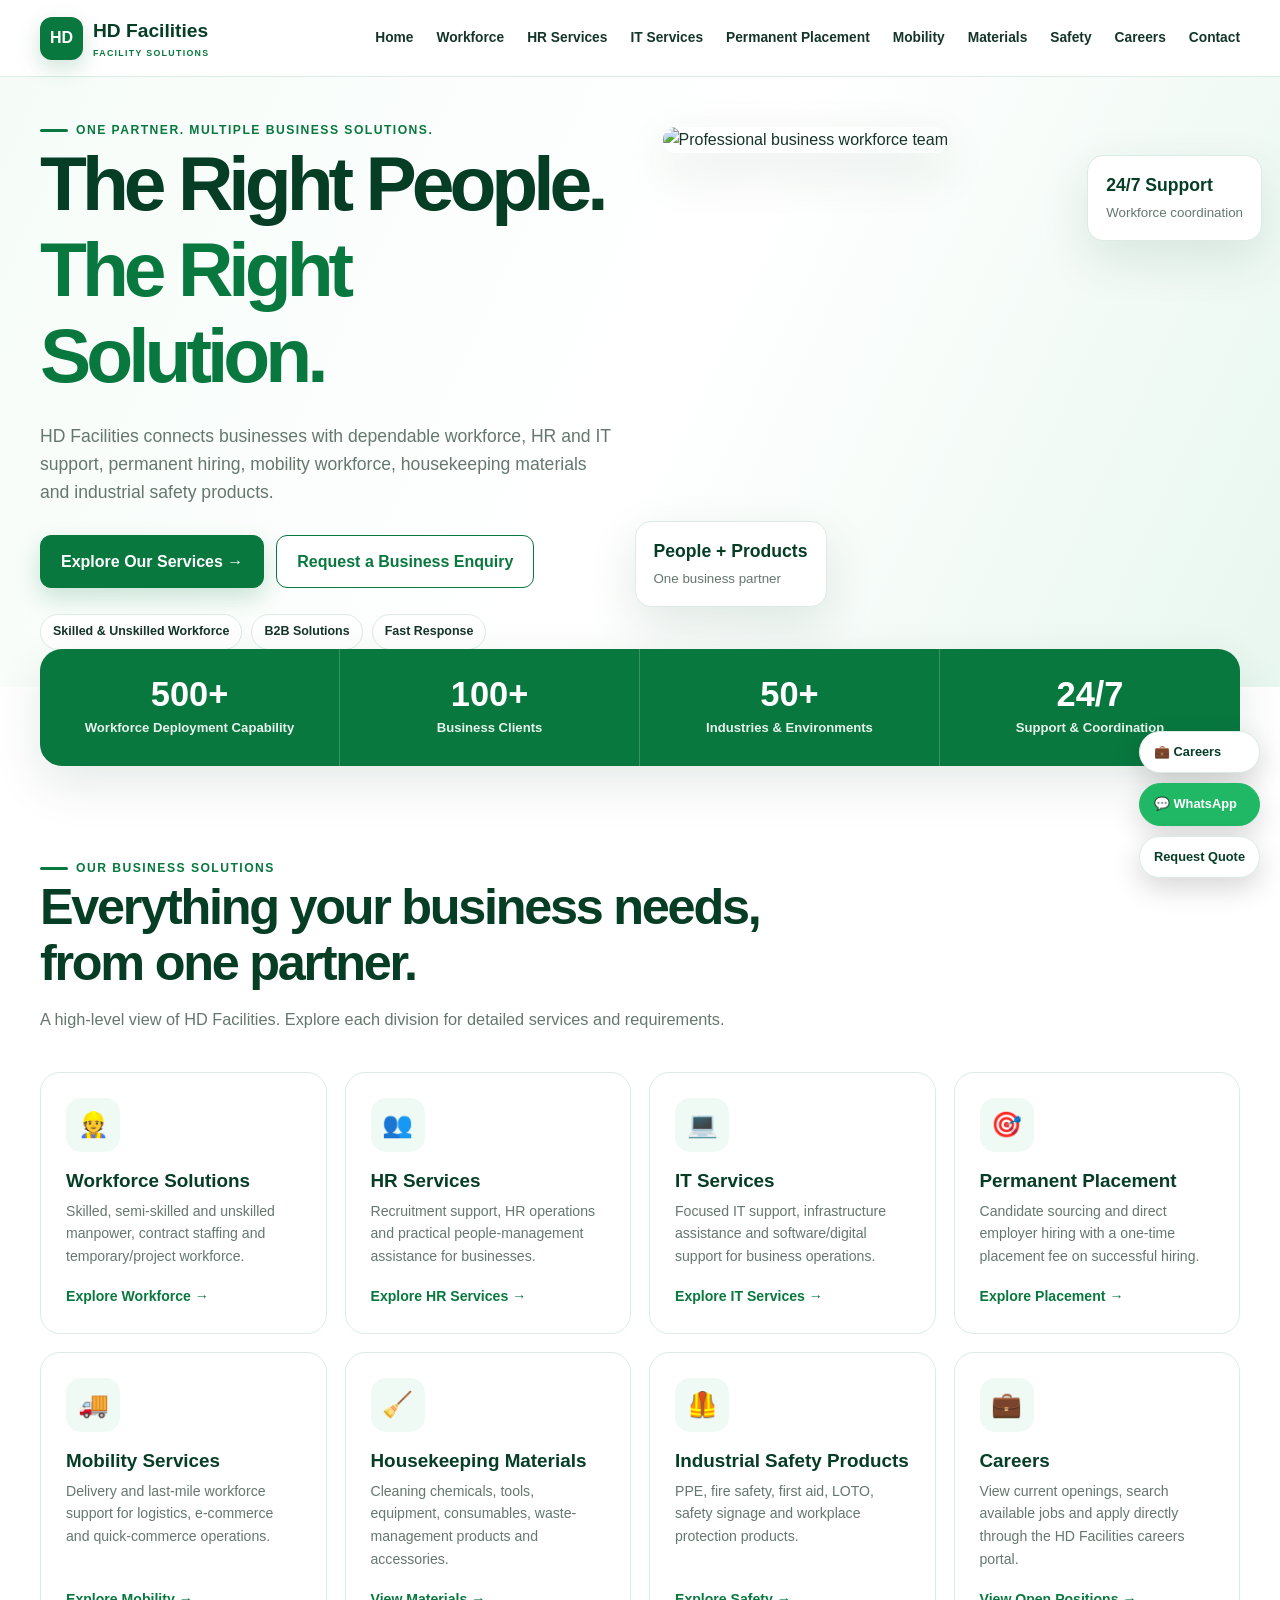
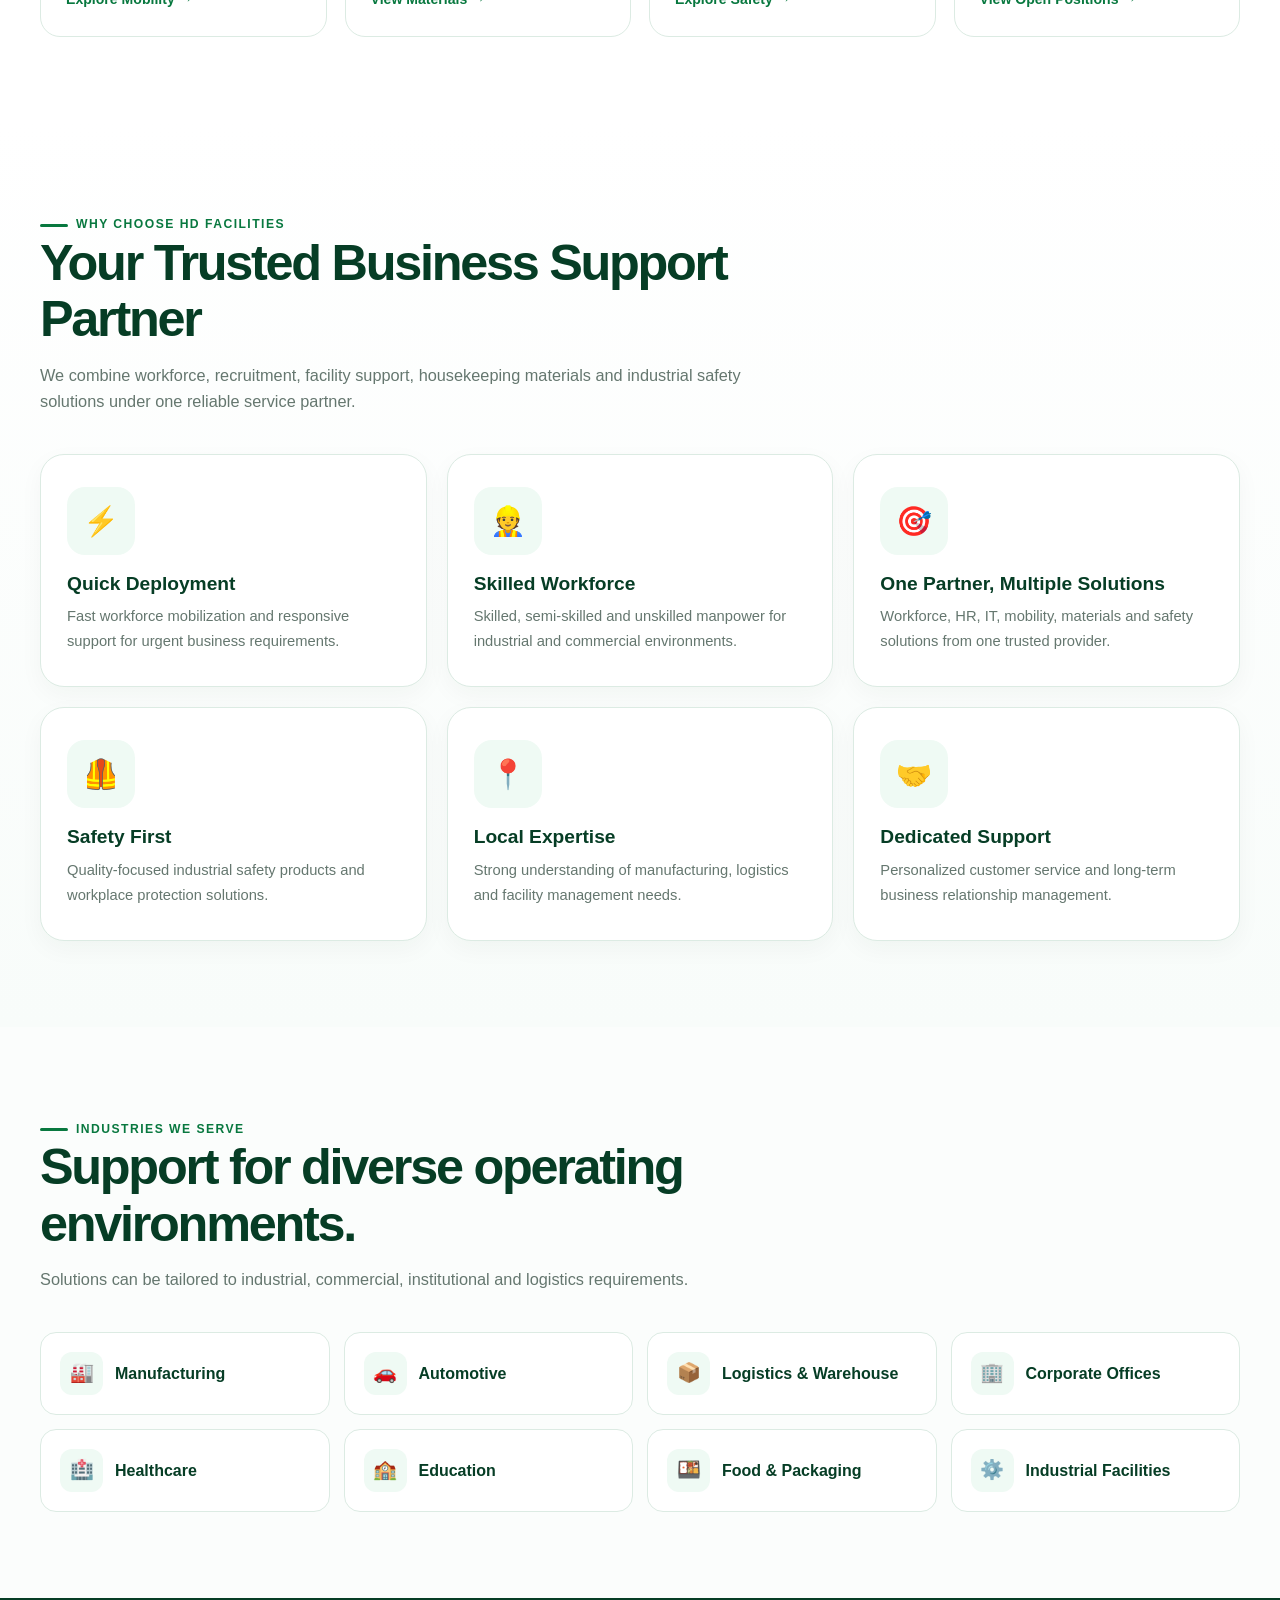
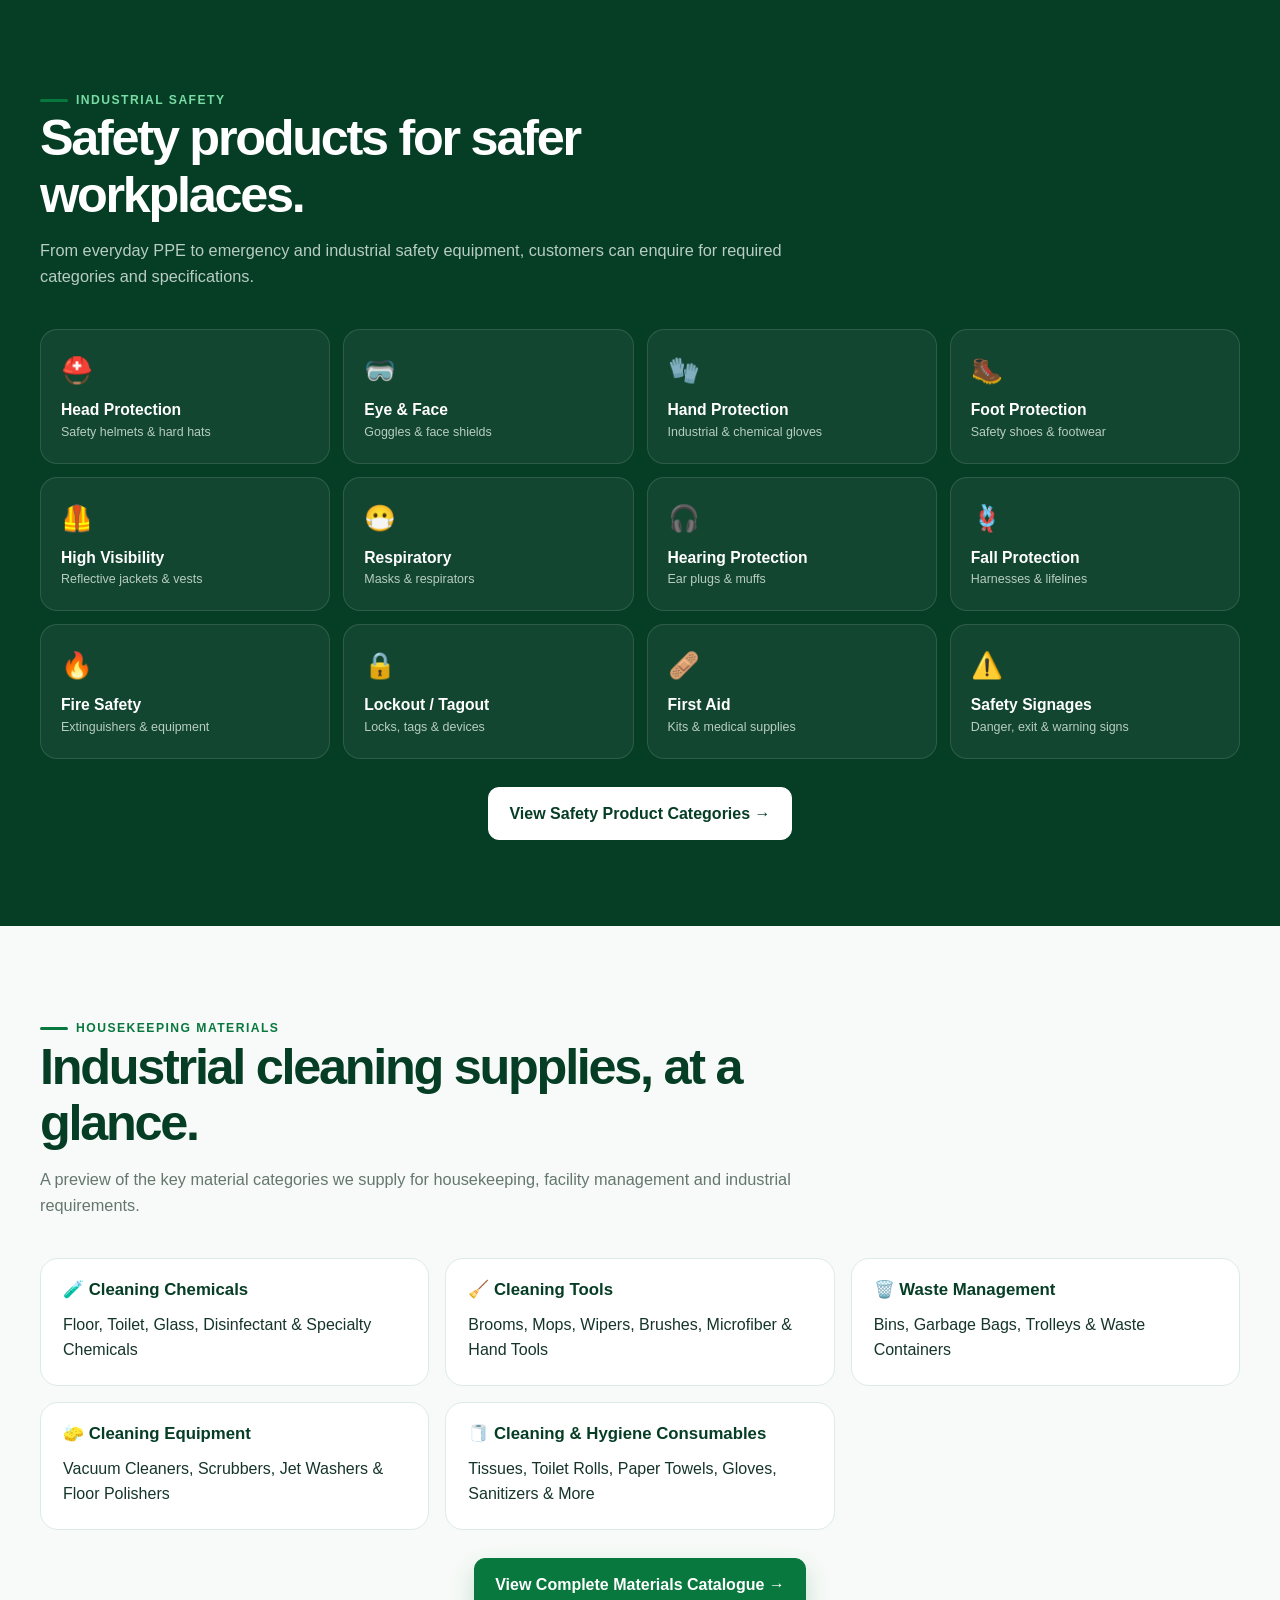
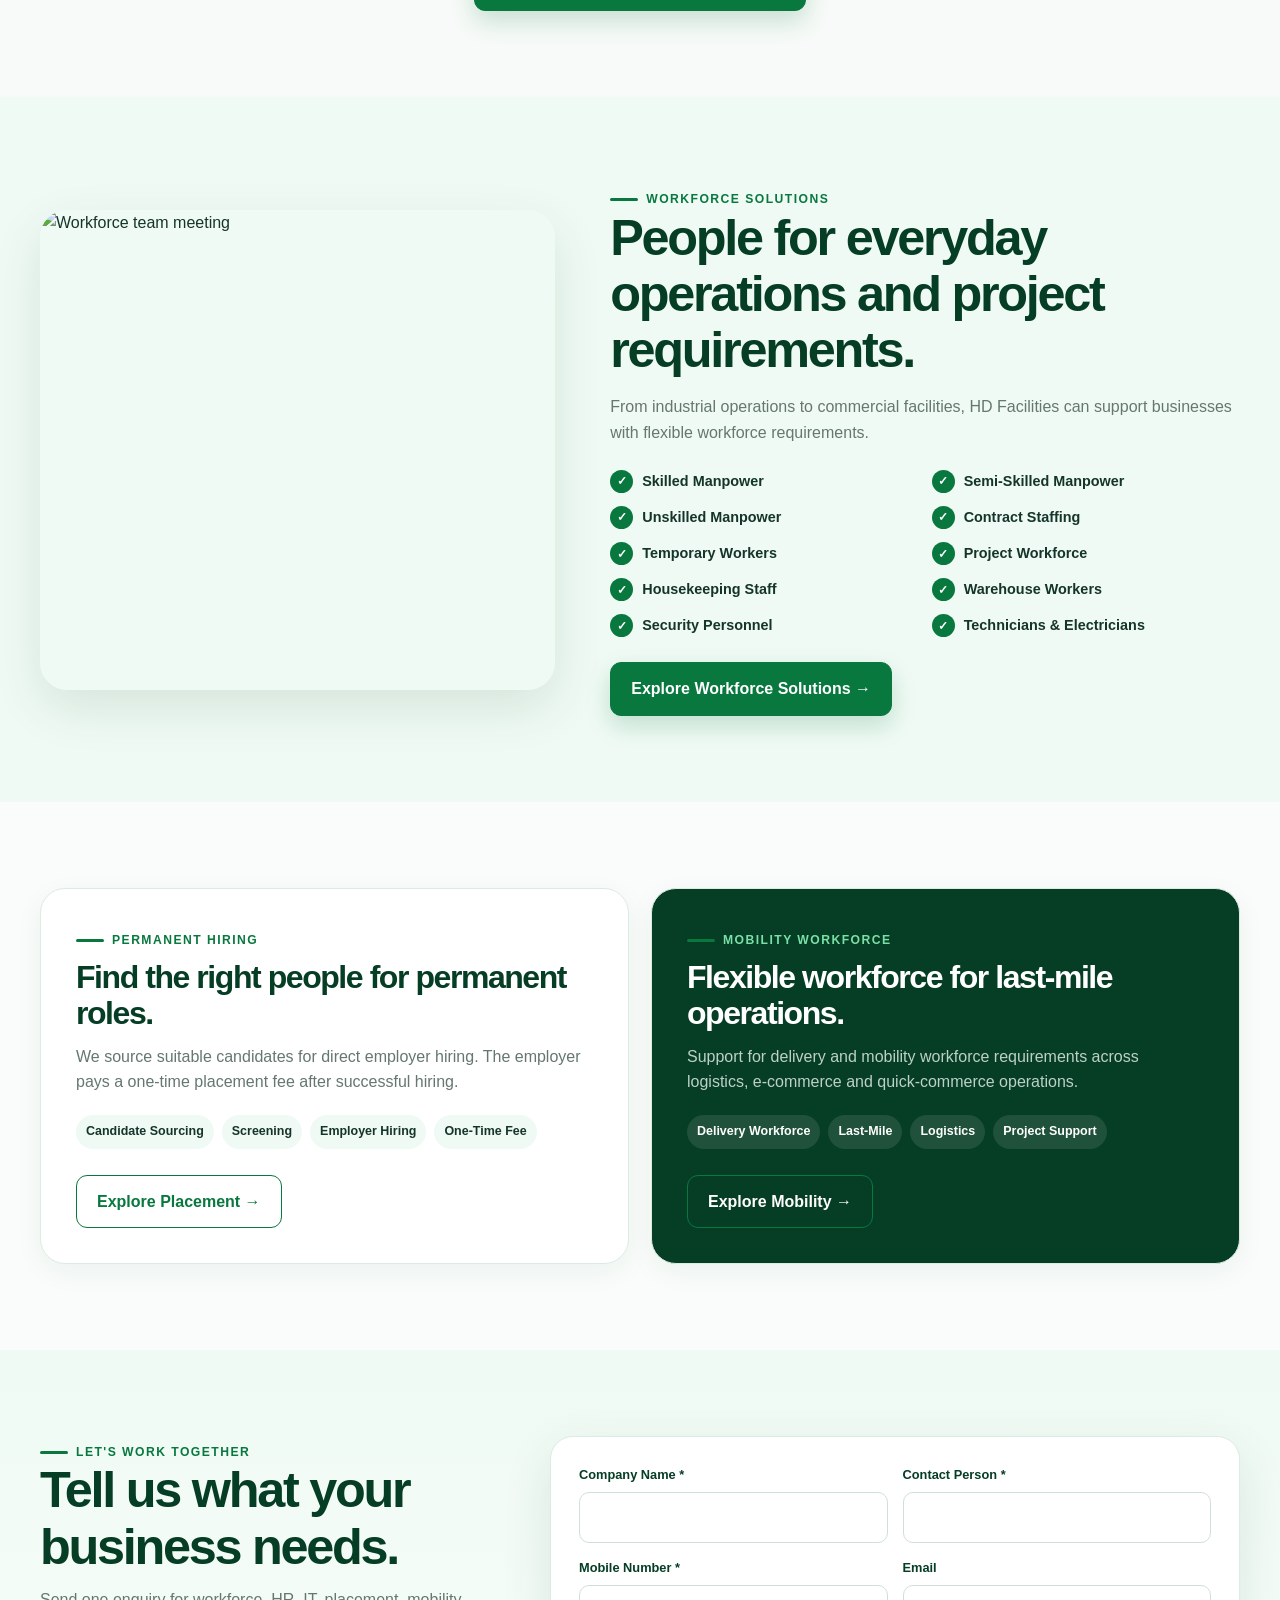
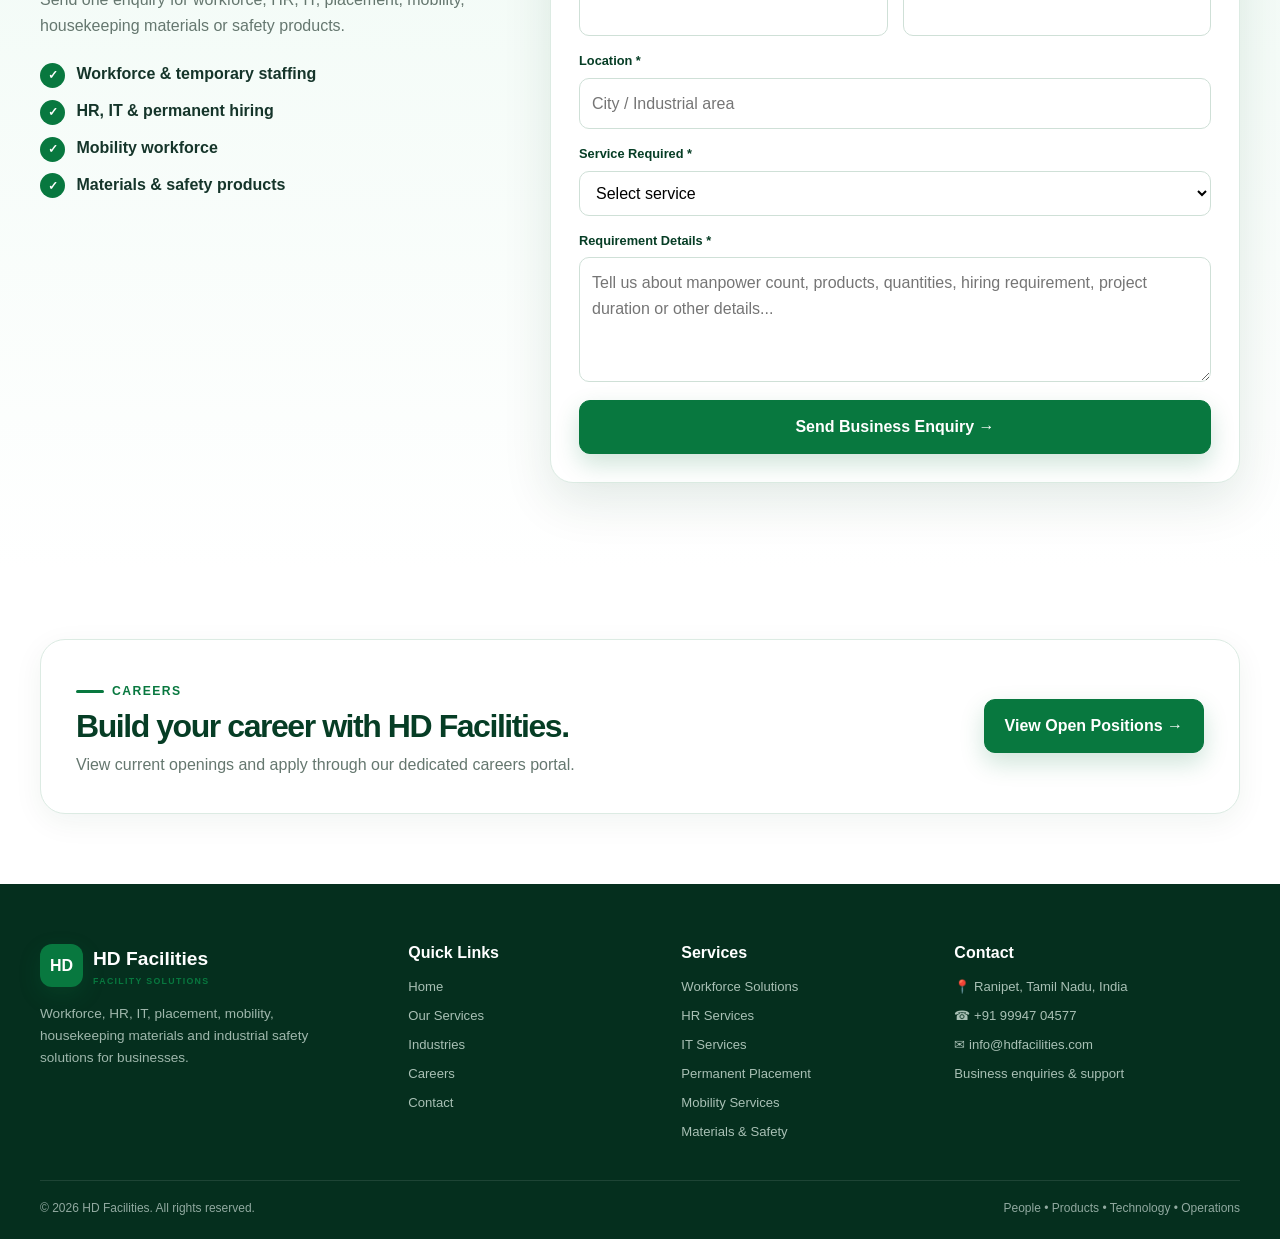
==== commit 1aeeec26: "Add files via upload" ====
--- a/index.html
+++ b/index.html
@@ -1,3195 +1,392 @@
-<!DOCTYPE html>
-<html lang="en">
-<head>
-<meta charset="UTF-8">
-<meta name="viewport" content="width=device-width, initial-scale=1.0">
-
-<meta name="description" content="HD Facilities provides workforce solutions, permanent recruitment, HR services, IT services, mobility workforce, housekeeping materials and industrial safety products for businesses across Tamil Nadu.">
-<meta name="theme-color" content="#08783f">
-
-<title>HD Facilities | Workforce, Recruitment, HR, IT & Facility Solutions</title>
-
-<style>
-:root{
-  --green:#08783f;
-  --dark:#063d25;
-  --green2:#0a9650;
-  --light:#effaf4;
-  --text:#16352a;
-  --muted:#64766e;
-  --white:#fff;
-  --border:#dcebe3;
-  --shadow:0 18px 50px rgba(6,61,37,.10);
-  --radius:22px;
-  --max:1180px;
-}
-
-*{box-sizing:border-box;margin:0;padding:0}
-
-html{scroll-behavior:smooth}
-
-body{
-  font-family:Inter,Segoe UI,Arial,sans-serif;
-  color:var(--text);
-  background:#fff;
-  line-height:1.6;
-  overflow-x:hidden;
-}
-
-a{text-decoration:none;color:inherit}
-
-img{
-  display:block;
-  width:100%;
-  object-fit:cover;
-}
-
-button,input,select,textarea{font-family:inherit}
-
-.container{
-  width:min(calc(100% - 36px),var(--max));
-  margin:auto;
-}
-
-.section{padding:88px 0}
-
-.section-head{
-  max-width:760px;
-  margin-bottom:42px;
-}
-
-.eyebrow{
-  display:inline-flex;
-  align-items:center;
-  gap:8px;
-  color:var(--green);
-  font-weight:800;
-  text-transform:uppercase;
-  letter-spacing:.12em;
-  font-size:.78rem;
-  margin-bottom:12px;
-}
-
-.eyebrow:before{
-  content:"";
-  width:28px;
-  height:3px;
-  background:var(--green);
-  border-radius:10px;
-}
-
-h1,h2,h3,h4{line-height:1.15}
-
-h2{
-  font-size:clamp(2rem,4vw,3rem);
-  letter-spacing:-.04em;
-  color:var(--dark);
-}
-
-.section-head p{
-  margin-top:15px;
-  color:var(--muted);
-  font-size:1.04rem;
-}
-
-/* HEADER */
-
-header{
-  position:sticky;
-  top:0;
-  z-index:1000;
-  background:rgba(255,255,255,.96);
-  backdrop-filter:blur(16px);
-  border-bottom:1px solid rgba(220,235,227,.8);
-}
-
-.nav{
-  height:76px;
-  display:flex;
-  align-items:center;
-  justify-content:space-between;
-}
-
-.logo{
-  display:flex;
-  align-items:center;
-  gap:10px;
-  font-weight:900;
-  font-size:1.35rem;
-  color:var(--dark);
-}
-
-.logo-mark{
-  width:42px;
-  height:42px;
-  border-radius:12px;
-  background:var(--green);
-  display:grid;
-  place-items:center;
-  color:#fff;
-  font-weight:900;
-  box-shadow:0 8px 20px rgba(8,120,63,.22);
-}
-
-.logo small{
-  display:block;
-  font-size:.58rem;
-  letter-spacing:.12em;
-  color:var(--green);
-  margin-top:1px;
-}
-
-.nav-links{
-  display:flex;
-  align-items:center;
-  gap:24px;
-  font-size:.91rem;
-  font-weight:700;
-}
-
-.nav-links>a{
-  position:relative;
-  white-space:nowrap;
-}
-
-.nav-links>a:not(.nav-cta):after{
-  content:"";
-  position:absolute;
-  left:0;
-  bottom:-8px;
-  width:0;
-  height:2px;
-  background:var(--green);
-  transition:.25s;
-}
-
-.nav-links>a:not(.nav-cta):hover:after{
-  width:100%;
-}
-
-/* CAREERS NEW BADGE */
-
-.career-nav{
-  display:flex;
-  align-items:center;
-  gap:6px;
-}
-
-.new-badge{
-  background:#e8f8ef;
-  color:var(--green);
-  border:1px solid #bde5ce;
-  font-size:.58rem;
-  font-weight:900;
-  padding:2px 6px;
-  border-radius:20px;
-  letter-spacing:.04em;
-  animation:softPulse 2.2s infinite;
-}
-
-@keyframes softPulse{
-  0%,100%{transform:scale(1);opacity:1}
-  50%{transform:scale(1.06);opacity:.72}
-}
-
-.nav-cta{
-  padding:11px 18px!important;
-  border-radius:10px;
-  background:var(--green);
-  color:#fff!important;
-  box-shadow:0 7px 18px rgba(8,120,63,.18);
-}
-
-.nav-cta:hover{
-  background:var(--dark);
-}
-
-.nav-cta:after{display:none!important}
-
-.menu{
-  display:none;
-  background:none;
-  border:0;
-  font-size:1.6rem;
-  color:var(--dark);
-  cursor:pointer;
-}
-
-/* SERVICES DROPDOWN */
-
-.services-menu{
-  position:relative;
-}
-
-.services-menu>a{
-  display:flex;
-  align-items:center;
-  gap:5px;
-}
-
-.services-menu>a span{
-  font-size:.65rem;
-}
-
-.dropdown{
-  position:absolute;
-  top:38px;
-  left:-18px;
-  width:290px;
-  background:#fff;
-  border:1px solid var(--border);
-  border-radius:16px;
-  padding:10px;
-  box-shadow:var(--shadow);
-  opacity:0;
-  visibility:hidden;
-  transform:translateY(8px);
-  transition:.25s;
-}
-
-.services-menu:hover .dropdown{
-  opacity:1;
-  visibility:visible;
-  transform:none;
-}
-
-.dropdown a{
-  display:block;
-  padding:11px 13px;
-  border-radius:10px;
-  font-size:.86rem;
-  color:var(--dark);
-}
-
-.dropdown a:hover{
-  background:var(--light);
-  color:var(--green);
-}
-
-/* HERO */
-
-.hero{
-  position:relative;
-  min-height:700px;
-  display:flex;
-  align-items:center;
-  background:linear-gradient(120deg,#f5fcf8 0%,#fff 48%,#eaf8f0 100%);
-  overflow:hidden;
-}
-
-.hero:before{
-  content:"";
-  position:absolute;
-  width:520px;
-  height:520px;
-  border-radius:50%;
-  background:#d8f2e3;
-  right:-220px;
-  top:-180px;
-  opacity:.65;
-}
-
-.hero-grid{
-  display:grid;
-  grid-template-columns:1.02fr .98fr;
-  gap:60px;
-  align-items:center;
-  position:relative;
-  z-index:1;
-}
-
-.hero h1{
-  font-size:clamp(3rem,6vw,5.2rem);
-  letter-spacing:-.065em;
-  color:var(--dark);
-  max-width:700px;
-}
-
-.hero h1 span{color:var(--green)}
-
-.hero p{
-  font-size:1.13rem;
-  color:var(--muted);
-  max-width:650px;
-  margin:24px 0 30px;
-}
-
-.actions{
-  display:flex;
-  gap:13px;
-  flex-wrap:wrap;
-}
-
-.btn{
-  display:inline-flex;
-  align-items:center;
-  justify-content:center;
-  gap:9px;
-  border:0;
-  border-radius:12px;
-  padding:14px 21px;
-  font-weight:800;
-  cursor:pointer;
-  transition:.25s;
-  min-height:50px;
-}
-
-.btn-primary{
-  background:var(--green);
-  color:#fff;
-  box-shadow:0 10px 25px rgba(8,120,63,.2);
-}
-
-.btn-primary:hover{
-  background:var(--dark);
-  transform:translateY(-2px);
-}
-
-.btn-outline{
-  border:1px solid #b9d8c8;
-  background:#fff;
-  color:var(--dark);
-}
-
-.btn-outline:hover{
-  border-color:var(--green);
-  transform:translateY(-2px);
-}
-
-.hero-note{
-  display:flex;
-  gap:18px;
-  margin-top:30px;
-  flex-wrap:wrap;
-  color:var(--muted);
-  font-size:.9rem;
-}
-
-.hero-note span{
-  display:flex;
-  align-items:center;
-  gap:7px;
-}
-
-.hero-note b{color:var(--green)}
-
-.hero-visual{
-  position:relative;
-  height:500px;
-}
-
-.hero-main-img{
-  height:430px;
-  border-radius:30px;
-  box-shadow:var(--shadow);
-  border:8px solid #fff;
-}
-
-.floating-card{
-  position:absolute;
-  background:#fff;
-  border:1px solid var(--border);
-  border-radius:17px;
-  padding:16px 18px;
-  box-shadow:0 18px 45px rgba(6,61,37,.15);
-}
-
-.floating-card strong{
-  display:block;
-  color:var(--dark);
-  font-size:1.15rem;
-}
-
-.floating-card small{color:var(--muted)}
-
-.fc-one{
-  left:-35px;
-  bottom:35px;
-}
-
-.fc-two{
-  right:-25px;
-  top:40px;
-}
-
-.pulse{
-  width:10px;
-  height:10px;
-  border-radius:50%;
-  background:#1aa661;
-  display:inline-block;
-  margin-right:7px;
-  box-shadow:0 0 0 7px #dff5e8;
-}
-
-/* STATS */
-
-.stats{
-  margin-top:-40px;
-  position:relative;
-  z-index:3;
-}
-
-.stats-grid{
-  display:grid;
-  grid-template-columns:repeat(4,1fr);
-  background:#fff;
-  border:1px solid var(--border);
-  border-radius:22px;
-  box-shadow:var(--shadow);
-  overflow:hidden;
-}
-
-.stat{
-  padding:26px;
-  text-align:center;
-  border-right:1px solid var(--border);
-}
-
-.stat:last-child{border-right:0}
-
-.stat strong{
-  display:block;
-  font-size:2rem;
-  color:var(--green);
-}
-
-.stat span{
-  font-size:.9rem;
-  color:var(--muted);
-  font-weight:700;
-}
-
-/* BUSINESS DIVISIONS */
-
-.business-grid{
-  display:grid;
-  grid-template-columns:repeat(3,1fr);
-  gap:22px;
-}
-
-.business-card{
-  border:1px solid var(--border);
-  border-radius:var(--radius);
-  overflow:hidden;
-  background:#fff;
-  box-shadow:0 8px 30px rgba(6,61,37,.06);
-  transition:.3s;
-}
-
-.business-card:hover{
-  transform:translateY(-8px);
-  box-shadow:var(--shadow);
-}
-
-.business-img{height:230px}
-
-.business-body{padding:27px}
-
-.business-icon{
-  width:48px;
-  height:48px;
-  border-radius:14px;
-  background:var(--light);
-  display:grid;
-  place-items:center;
-  font-size:1.45rem;
-  margin-bottom:18px;
-}
-
-.business-body h3{
-  font-size:1.35rem;
-  color:var(--dark);
-}
-
-.business-body p{
-  color:var(--muted);
-  margin:10px 0 18px;
-}
-
-.text-link{
-  font-weight:900;
-  color:var(--green);
-  display:inline-flex;
-  gap:6px;
-}
-
-/* ADDITIONAL SERVICES */
-
-.additional-services{
-  background:#f8fbf9;
-}
-
-.service-grid{
-  display:grid;
-  grid-template-columns:repeat(4,1fr);
-  gap:18px;
-}
-
-.service-card{
-  background:#fff;
-  border:1px solid var(--border);
-  border-radius:18px;
-  padding:25px;
-  transition:.3s;
-}
-
-.service-card:hover{
-  transform:translateY(-6px);
-  box-shadow:var(--shadow);
-}
-
-.service-icon{
-  width:52px;
-  height:52px;
-  border-radius:15px;
-  background:var(--light);
-  display:grid;
-  place-items:center;
-  font-size:1.5rem;
-  margin-bottom:18px;
-}
-
-.service-card h3{
-  color:var(--dark);
-  font-size:1.08rem;
-  margin-bottom:9px;
-}
-
-.service-card p{
-  color:var(--muted);
-  font-size:.88rem;
-}
-
-/* WHY */
-
-.why{background:var(--light)}
-
-.why-grid{
-  display:grid;
-  grid-template-columns:.9fr 1.1fr;
-  gap:65px;
-  align-items:center;
-}
-
-.why-photo{
-  height:560px;
-  border-radius:28px;
-  overflow:hidden;
-  box-shadow:var(--shadow);
-}
-
-.why-items{
-  display:grid;
-  grid-template-columns:repeat(2,1fr);
-  gap:17px;
-}
-
-.why-item{
-  background:#fff;
-  border:1px solid var(--border);
-  border-radius:18px;
-  padding:23px;
-}
-
-.why-item .ico{
-  font-size:1.5rem;
-  margin-bottom:12px;
-}
-
-.why-item h3{
-  font-size:1.02rem;
-  color:var(--dark);
-}
-
-.why-item p{
-  font-size:.9rem;
-  color:var(--muted);
-  margin-top:7px;
-}
-
-/* WORKFORCE */
-
-.category-grid{
-  display:grid;
-  grid-template-columns:repeat(4,1fr);
-  gap:16px;
-}
-
-.cat{
-  position:relative;
-  min-height:190px;
-  border-radius:18px;
-  overflow:hidden;
-  color:#fff;
-  background:#173e2c;
-}
-
-.cat img{
-  height:100%;
-  position:absolute;
-  inset:0;
-  filter:brightness(.62);
-  transition:.4s;
-}
-
-.cat:hover img{
-  transform:scale(1.06);
-  filter:brightness(.52);
-}
-
-.cat-content{
-  position:absolute;
-  inset:auto 18px 17px;
-  z-index:2;
-}
-
-.cat-content h3{font-size:1.08rem}
-
-.cat-content span{
-  font-size:.78rem;
-  opacity:.85;
-}
-
-/* MATERIALS */
-
-.catalog{background:#f8fbf9}
-
-.catalog-grid{
-  display:grid;
-  grid-template-columns:repeat(3,1fr);
-  gap:18px;
-}
-
-.catalog-card{
-  background:#fff;
-  border:1px solid var(--border);
-  border-radius:18px;
-  padding:24px;
-  transition:.25s;
-}
-
-.catalog-card:hover{
-  transform:translateY(-5px);
-  box-shadow:var(--shadow);
-}
-
-.catalog-top{
-  display:flex;
-  align-items:center;
-  gap:14px;
-  margin-bottom:16px;
-}
-
-.catalog-icon{
-  width:52px;
-  height:52px;
-  border-radius:15px;
-  background:var(--light);
-  display:grid;
-  place-items:center;
-  font-size:1.5rem;
-}
-
-.catalog-card h3{
-  font-size:1.12rem;
-  color:var(--dark);
-}
-
-.catalog-card ul{
-  list-style:none;
-  display:grid;
-  grid-template-columns:1fr 1fr;
-  gap:8px;
-  color:var(--muted);
-  font-size:.88rem;
-}
-
-.catalog-card li:before{
-  content:"✓";
-  color:var(--green);
-  font-weight:900;
-  margin-right:7px;
-}
-
-/* SAFETY */
-
-.safety-band{
-  background:var(--dark);
-  color:#fff;
-}
-
-.safety-band h2{color:#fff}
-
-.safety-band .section-head p{color:#b9cec4}
-
-.safety-grid{
-  display:grid;
-  grid-template-columns:repeat(4,1fr);
-  gap:15px;
-}
-
-.safety-card{
-  min-height:170px;
-  border:1px solid rgba(255,255,255,.12);
-  border-radius:18px;
-  padding:22px;
-  background:rgba(255,255,255,.05);
-  transition:.25s;
-}
-
-.safety-card:hover{
-  background:rgba(255,255,255,.1);
-  transform:translateY(-4px);
-}
-
-.safety-card .ico{
-  font-size:1.8rem;
-  margin-bottom:18px;
-}
-
-.safety-card h3{font-size:1rem}
-
-.safety-card p{
-  font-size:.82rem;
-  color:#b9cec4;
-  margin-top:6px;
-}
-
-/* TEMPORARY WORKFORCE */
-
-.temp{padding:34px 0}
-
-.temp-box{
-  background:linear-gradient(120deg,var(--green),#0a9c54);
-  border-radius:27px;
-  padding:50px;
-  color:#fff;
-  display:flex;
-  align-items:center;
-  justify-content:space-between;
-  gap:30px;
-  box-shadow:var(--shadow);
-}
-
-.temp-box h2{
-  color:#fff;
-  font-size:clamp(2rem,4vw,3rem);
-}
-
-.temp-box p{
-  margin-top:10px;
-  opacity:.9;
-}
-
-.temp-box .btn{
-  background:#fff;
-  color:var(--dark);
-  flex-shrink:0;
-}
-
-/* INDUSTRIES */
-
-.industries{background:#fbfdfc}
-
-.industry-grid{
-  display:grid;
-  grid-template-columns:repeat(3,1fr);
-  gap:15px;
-}
-
-.industry{
-  padding:22px;
-  border:1px solid var(--border);
-  border-radius:16px;
-  background:#fff;
-  display:flex;
-  align-items:center;
-  gap:15px;
-  font-weight:800;
-  color:var(--dark);
-}
-
-.industry span{
-  width:44px;
-  height:44px;
-  border-radius:12px;
-  background:var(--light);
-  display:grid;
-  place-items:center;
-  font-size:1.25rem;
-}
-
-/* ENQUIRY */
-
-.enquiry{
-  background:linear-gradient(180deg,#f0faf4,#fff);
-}
-
-.form-wrap{
-  display:grid;
-  grid-template-columns:.8fr 1.2fr;
-  gap:50px;
-  align-items:start;
-}
-
-.form-info{
-  position:sticky;
-  top:110px;
-}
-
-.form-info h2{margin-bottom:15px}
-
-.form-info p{color:var(--muted)}
-
-.form-points{
-  margin-top:24px;
-  display:grid;
-  gap:12px;
-}
-
-.form-points div{
-  display:flex;
-  gap:10px;
-  align-items:center;
-  font-weight:700;
-}
-
-.form-points span{
-  width:28px;
-  height:28px;
-  border-radius:50%;
-  background:var(--green);
-  color:#fff;
-  display:grid;
-  place-items:center;
-  font-size:.75rem;
-}
-
-form{
-  background:#fff;
-  border:1px solid var(--border);
-  border-radius:25px;
-  padding:30px;
-  box-shadow:var(--shadow);
-}
-
-.form-grid{
-  display:grid;
-  grid-template-columns:1fr 1fr;
-  gap:16px;
-}
-
-.field{
-  display:grid;
-  gap:7px;
-}
-
-.field.full{grid-column:1/-1}
-
-label{
-  font-size:.82rem;
-  font-weight:800;
-  color:var(--dark);
-}
-
-input,select,textarea{
-  width:100%;
-  border:1px solid #cfe0d7;
-  border-radius:11px;
-  padding:13px 14px;
-  font:inherit;
-  outline:none;
-  background:#fff;
-  color:var(--text);
-}
-
-input:focus,select:focus,textarea:focus{
-  border-color:var(--green);
-  box-shadow:0 0 0 3px #e1f4e9;
-}
-
-textarea{
-  min-height:130px;
-  resize:vertical;
-}
-
-.form-actions{margin-top:20px}
-
-.form-status{
-  display:none;
-  padding:12px 14px;
-  border-radius:10px;
-  background:#e9f8ef;
-  color:var(--dark);
-  margin-top:12px;
-  font-size:.9rem;
-}
-
-/* CAREERS */
-
-.career-strip{
-  padding:65px 0;
-  border-top:1px solid var(--border);
-  background:linear-gradient(110deg,#fff,#f2faf5);
-}
-
-.career-inner{
-  display:flex;
-  align-items:center;
-  justify-content:space-between;
-  gap:35px;
-}
-
-.career-content{
-  max-width:720px;
-}
-
-.career-content h2{
-  font-size:clamp(2rem,4vw,2.8rem);
-}
-
-.career-inner p{
-  color:var(--muted);
-  margin-top:9px;
-}
-
-.career-tag{
-  display:inline-flex;
-  align-items:center;
-  gap:7px;
-  padding:7px 11px;
-  border-radius:30px;
-  background:#e9f8ef;
-  color:var(--green);
-  font-weight:900;
-  font-size:.75rem;
-  margin-bottom:12px;
-}
-
-/* FOOTER */
-
-footer{
-  background:#052f1e;
-  color:#d5e4dd;
-  padding:65px 0 25px;
-}
-
-.footer-grid{
-  display:grid;
-  grid-template-columns:1.3fr 1fr 1fr 1.2fr;
-  gap:40px;
-}
-
-footer h3{
-  color:#fff;
-  font-size:1rem;
-  margin-bottom:16px;
-}
-
-footer p,footer li{
-  font-size:.88rem;
-  color:#a9c0b5;
-}
-
-footer ul{
-  list-style:none;
-  display:grid;
-  gap:9px;
-}
-
-.footer-brand .logo{
-  color:#fff;
-  margin-bottom:15px;
-}
-
-.footer-brand .logo small{color:#6ed09b}
-
-.footer-bottom{
-  border-top:1px solid rgba(255,255,255,.1);
-  margin-top:45px;
-  padding-top:20px;
-  font-size:.8rem;
-  display:flex;
-  justify-content:space-between;
-  gap:20px;
-}
-
-/* WHATSAPP */
-
-.whatsapp{
-  position:fixed;
-  right:22px;
-  bottom:22px;
-  width:58px;
-  height:58px;
-  border-radius:50%;
-  background:#20b765;
-  color:#fff;
-  display:grid;
-  place-items:center;
-  font-size:1.6rem;
-  box-shadow:0 12px 30px rgba(0,0,0,.2);
-  z-index:900;
-  transition:.25s;
-}
-
-.whatsapp:hover{transform:scale(1.08)}
-
-/* CAREERS SIDE TAB */
-
-.career-tab{
-  position:fixed;
-  right:0;
-  top:48%;
-  transform:translateY(-50%);
-  z-index:850;
-  background:var(--green);
-  color:#fff;
-  border-radius:14px 0 0 14px;
-  padding:13px 11px;
-  box-shadow:0 10px 30px rgba(6,61,37,.2);
-  writing-mode:vertical-rl;
-  text-orientation:mixed;
-  font-weight:900;
-  font-size:.78rem;
-  letter-spacing:.06em;
-  transition:.25s;
-}
-
-.career-tab:hover{
-  background:var(--dark);
-  padding-right:15px;
-}
-
-.career-tab .tab-new{
-  background:#dff5e8;
-  color:var(--green);
-  padding:3px 5px;
-  border-radius:10px;
-  font-size:.58rem;
-  margin-bottom:7px;
-  writing-mode:horizontal-tb;
-}
-
-/* MODAL */
-
-.modal{
-  display:none;
-  position:fixed;
-  inset:0;
-  background:rgba(3,28,18,.62);
-  z-index:2000;
-  padding:20px;
-  overflow:auto;
-}
-
-.modal.show{
-  display:grid;
-  place-items:center;
-}
-
-.modal-box{
-  background:#fff;
-  border-radius:24px;
-  width:min(720px,100%);
-  padding:30px;
-  position:relative;
-  box-shadow:0 30px 80px rgba(0,0,0,.25);
-}
-
-.close{
-  position:absolute;
-  right:20px;
-  top:16px;
-  border:0;
-  background:#edf5f0;
-  width:38px;
-  height:38px;
-  border-radius:50%;
-  font-size:1.2rem;
-  cursor:pointer;
-}
-
-.modal-box h2{
-  font-size:2rem;
-  padding-right:45px;
-}
-
-.modal-sub{
-  color:var(--muted);
-  margin:8px 0 24px;
-}
-
-.service-choice{
-  display:grid;
-  grid-template-columns:repeat(3,1fr);
-  gap:10px;
-  margin-bottom:18px;
-}
-
-.service-choice label{
-  border:1px solid var(--border);
-  border-radius:12px;
-  padding:13px;
-  text-align:center;
-  cursor:pointer;
-  font-weight:800;
-}
-
-.service-choice input{display:none}
-
-.service-choice label:has(input:checked){
-  border-color:var(--green);
-  background:var(--light);
-  color:var(--green);
-}
-
-.modal .form-grid{gap:13px}
-
-/* ANIMATION */
-
-.reveal{
-  opacity:0;
-  transform:translateY(25px);
-  transition:.7s ease;
-}
-
-.reveal.visible{
-  opacity:1;
-  transform:none;
-}
-
-/* RESPONSIVE */
-
-@media(max-width:1100px){
-
-  .nav-links{gap:15px}
-
-  .service-grid{
-    grid-template-columns:repeat(2,1fr);
-  }
-}
-
-@media(max-width:950px){
-
-  .nav-links{
-    position:absolute;
-    left:18px;
-    right:18px;
-    top:76px;
-    background:#fff;
-    border:1px solid var(--border);
-    border-radius:16px;
-    padding:15px;
-    display:none;
-    flex-direction:column;
-    align-items:stretch;
-    box-shadow:var(--shadow);
-  }
-
-  .nav-links.open{display:flex}
-
-  .nav-links>a,
-  .services-menu>a{
-    padding:10px;
-  }
-
-  .menu{display:block}
-
-  .services-menu .dropdown{
-    position:static;
-    width:100%;
-    box-shadow:none;
-    border:0;
-    padding:0 0 5px;
-    display:none;
-    opacity:1;
-    visibility:visible;
-    transform:none;
-  }
-
-  .services-menu:hover .dropdown{
-    display:block;
-  }
-
-  .hero-grid,
-  .why-grid,
-  .form-wrap{
-    grid-template-columns:1fr;
-  }
-
-  .hero{
-    padding:70px 0;
-  }
-
-  .hero-visual{
-    height:430px;
-    max-width:650px;
-  }
-
-  .form-info{
-    position:static;
-  }
-
-  .category-grid{
-    grid-template-columns:repeat(2,1fr);
-  }
-
-  .safety-grid{
-    grid-template-columns:repeat(2,1fr);
-  }
-
-  .footer-grid{
-    grid-template-columns:repeat(2,1fr);
-  }
-}
-
-@media(max-width:700px){
-
-  .section{padding:65px 0}
-
-  .stats{
-    margin-top:0;
-    padding-top:18px;
-  }
-
-  .stats-grid{
-    grid-template-columns:1fr 1fr;
-  }
-
-  .stat{
-    border-bottom:1px solid var(--border);
-  }
-
-  .stat:nth-child(2){
-    border-right:0;
-  }
-
-  .stat:nth-child(3),
-  .stat:nth-child(4){
-    border-bottom:0;
-  }
-
-  .business-grid,
-  .catalog-grid,
-  .industry-grid{
-    grid-template-columns:1fr;
-  }
-
-  .service-grid{
-    grid-template-columns:1fr;
-  }
-
-  .category-grid{
-    grid-template-columns:1fr 1fr;
-  }
-
-  .hero h1{
-    font-size:2.9rem;
-  }
-
-  .hero-visual{
-    height:350px;
-  }
-
-  .hero-main-img{
-    height:320px;
-  }
-
-  .fc-one{
-    left:0;
-    bottom:0;
-  }
-
-  .fc-two{
-    right:0;
-    top:10px;
-  }
-
-  .why-items{
-    grid-template-columns:1fr;
-  }
-
-  .why-photo{
-    height:390px;
-  }
-
-  .temp-box,
-  .career-inner{
-    flex-direction:column;
-    align-items:flex-start;
-  }
-
-  .form-grid{
-    grid-template-columns:1fr;
-  }
-
-  .field.full{
-    grid-column:auto;
-  }
-
-  .service-choice{
-    grid-template-columns:1fr;
-  }
-
-  .footer-grid{
-    grid-template-columns:1fr;
-  }
-
-  .footer-bottom{
-    flex-direction:column;
-  }
-
-  .career-tab{
-    top:auto;
-    bottom:95px;
-    transform:none;
-    writing-mode:horizontal-tb;
-    border-radius:12px 0 0 12px;
-    padding:10px 12px;
-  }
-
-  .career-tab .tab-new{
-    margin-right:5px;
-    margin-bottom:0;
-  }
-}
-
-@media(max-width:430px){
-
-  .container{
-    width:min(calc(100% - 26px),var(--max));
-  }
-
-  .category-grid,
-  .safety-grid{
-    grid-template-columns:1fr;
-  }
-
-  .hero{
-    min-height:auto;
-  }
-
-  .hero h1{
-    font-size:2.5rem;
-  }
-
-  .hero-visual{
-    height:310px;
-  }
-
-  .hero-main-img{
-    height:280px;
-  }
-}
-</style>
-</head>
-
-<body>
-
-<!-- HEADER -->
-
-<header>
-  <div class="container nav">
-
-    <a class="logo" href="#home" aria-label="HD Facilities home">
-      <span class="logo-mark">HD</span>
-      <span>
-        HD Facilities
-        <small>FACILITY SOLUTIONS</small>
-      </span>
-    </a>
-
-    <button class="menu" id="menuBtn" aria-label="Open menu">☰</button>
-
-    <nav class="nav-links" id="navLinks">
-
-      <a href="#home">Home</a>
-
-      <div class="services-menu">
-        <a href="#services">
-          Services <span>▼</span>
-        </a>
-
-        <div class="dropdown">
-
-          <a href="#workforce">👷 Workforce Solutions</a>
-
-          <a href="#recruitment">👔 Permanent Recruitment & Placement</a>
-
-          <a href="#hr-services">📋 HR Services</a>
-
-          <a href="#it-services">💻 IT Services</a>
-
-          <a href="#mobility">🚚 Mobility & Delivery Workforce</a>
-
-          <a href="#materials">🧹 Housekeeping Materials</a>
-
-          <a href="#safety">🦺 Industrial Safety Products</a>
-
-          <a href="#temporary">⚡ Temporary & Project Workforce</a>
-
-        </div>
-      </div>
-
-      <a href="#industries">Industries</a>
-
-      <a class="career-nav" href="careers.html">
-        Careers
-        <span class="new-badge">NEW</span>
-      </a>
-
-      <a href="#contact">Contact</a>
-
-      <a href="#quote" class="nav-cta">Request a Quote</a>
-
-    </nav>
-
-  </div>
-</header>
-
-
-<main id="home">
-
-<!-- HERO -->
-
-<section class="hero">
-
-  <div class="container hero-grid">
-
-    <div>
-
-      <div class="eyebrow">
-        One partner. Multiple business solutions.
-      </div>
-
-      <h1>
-        People. Products.
-        <span>Solutions.</span>
-      </h1>
-
-      <p>
-        HD Facilities provides workforce solutions, permanent recruitment,
-        HR services, IT solutions, mobility workforce, housekeeping materials
-        and industrial safety products for businesses and facilities.
-      </p>
-
-      <div class="actions">
-
-        <button
-          class="btn btn-primary"
-          onclick="openQuote('Workforce Solutions')">
-          Request a Workforce ↗
-        </button>
-
-        <button
-          class="btn btn-outline"
-          onclick="openQuote('Multiple Services')">
-          Request a Quote
-        </button>
-
-      </div>
-
-      <div class="hero-note">
-
-        <span>
-          <i class="pulse"></i>
-          <b>Fast response</b>
-        </span>
-
-        <span>✓ Business-focused solutions</span>
-
-        <span>✓ Workforce & product support</span>
-
-      </div>
-
-    </div>
-
-
-    <div class="hero-visual">
-
-      <img
-        class="hero-main-img"
-        src="https://images.unsplash.com/photo-1581091226825-a6a2a5aee158?auto=format&fit=crop&w=1000&q=85"
-        alt="Professional working in an industrial facility">
-
-      <div class="floating-card fc-one">
-        <strong>500+ Workers</strong>
-        <small>Deployment capability</small>
-      </div>
-
-      <div class="floating-card fc-two">
-        <strong>200+ Products</strong>
-        <small>Materials & safety supply</small>
-      </div>
-
-    </div>
-
-  </div>
-
-</section>
-
-
-<!-- STATS -->
-
-<section class="stats">
-
-  <div class="container stats-grid">
-
-    <div class="stat">
-      <strong>500+</strong>
-      <span>Workers Deployed</span>
-    </div>
-
-    <div class="stat">
-      <strong>100+</strong>
-      <span>Clients Served</span>
-    </div>
-
-    <div class="stat">
-      <strong>200+</strong>
-      <span>Products</span>
-    </div>
-
-    <div class="stat">
-      <strong>24/7</strong>
-      <span>Support</span>
-    </div>
-
-  </div>
-
-</section>
-
-
-<!-- CORE BUSINESS DIVISIONS -->
-
-<section class="section" id="services">
-
-  <div class="container">
-
-    <div class="section-head reveal">
-
-      <div class="eyebrow">Our core solutions</div>
-
-      <h2>
-        One reliable partner for essential business requirements.
-      </h2>
-
-      <p>
-        From workforce deployment to facility supplies and workplace safety,
-        HD Facilities helps businesses source essential services and products
-        from one place.
-      </p>
-
-    </div>
-
-
-    <div class="business-grid">
-
-      <article class="business-card reveal" id="workforce">
-
-        <img
-          class="business-img"
-          src="https://images.unsplash.com/photo-1556761175-b413da4baf72?auto=format&fit=crop&w=900&q=85"
-          alt="Workforce team">
-
-        <div class="business-body">
-
-          <div class="business-icon">👷</div>
-
-          <h3>Workforce Solutions</h3>
-
-          <p>
-            Contract staffing, temporary manpower and operational support
-            for factories, warehouses, offices, events and projects.
-          </p>
-
-          <a class="text-link" href="#workforce-categories">
-            Explore Workforce →
-          </a>
-
-        </div>
-
-      </article>
-
-
-      <article class="business-card reveal" id="materials">
-
-        <img
-          class="business-img"
-          src="https://images.unsplash.com/photo-1583947215259-38e31be8751f?auto=format&fit=crop&w=900&q=85"
-          alt="Housekeeping materials">
-
-        <div class="business-body">
-
-          <div class="business-icon">🧹</div>
-
-          <h3>Housekeeping Materials</h3>
-
-          <p>
-            Industrial cleaning chemicals, tools, equipment,
-            consumables and waste-management products.
-          </p>
-
-          <a class="text-link" href="#materials-list">
-            View Materials →
-          </a>
-
-        </div>
-
-      </article>
-
-
-      <article class="business-card reveal" id="safety">
-
-        <img
-          class="business-img"
-          src="https://images.unsplash.com/photo-1504307651254-35680f356dfd?auto=format&fit=crop&w=900&q=85"
-          alt="Industrial safety equipment">
-
-        <div class="business-body">
-
-          <div class="business-icon">🦺</div>
-
-          <h3>Industrial Safety Products</h3>
-
-          <p>
-            PPE, fire safety, first aid, LOTO, safety signages
-            and industrial workplace protection products.
-          </p>
-
-          <a class="text-link" href="#safety-list">
-            Explore Safety →
-          </a>
-
-        </div>
-
-      </article>
-
-    </div>
-
-  </div>
-
-</section>
-
-
-<!-- ADDITIONAL BUSINESS SERVICES -->
-
-<section class="section additional-services">
-
-  <div class="container">
-
-    <div class="section-head reveal">
-
-      <div class="eyebrow">More business services</div>
-
-      <h2>
-        Beyond manpower. Supporting your business needs.
-      </h2>
-
-      <p>
-        HD Facilities also supports companies with recruitment,
-        HR operations, technology and mobility workforce requirements.
-      </p>
-
-    </div>
-
-
-    <div class="service-grid">
-
-      <article class="service-card reveal" id="recruitment">
-
-        <div class="service-icon">👔</div>
-
-        <h3>Permanent Recruitment & Placement</h3>
-
-        <p>
-          Candidate sourcing, screening, shortlisting and recruitment
-          support for companies looking to build permanent teams.
-        </p>
-
-      </article>
-
-
-      <article class="service-card reveal" id="hr-services">
-
-        <div class="service-icon">📋</div>
-
-        <h3>HR Services</h3>
-
-        <p>
-          Recruitment support, payroll assistance, attendance,
-          onboarding, documentation and HR operations support.
-        </p>
-
-      </article>
-
-
-      <article class="service-card reveal" id="it-services">
-
-        <div class="service-icon">💻</div>
-
-        <h3>IT Services</h3>
-
-        <p>
-          Websites, business software, digital solutions,
-          HR systems and customized technology support.
-        </p>
-
-      </article>
-
-
-      <article class="service-card reveal" id="mobility">
-
-        <div class="service-icon">🚚</div>
-
-        <h3>Mobility & Delivery Workforce</h3>
-
-        <p>
-          Delivery executives, logistics workforce and last-mile
-          support for e-commerce and mobility operations.
-        </p>
-
-      </article>
-
-    </div>
-
-  </div>
-
-</section>
-
-
-<!-- WHY HD -->
-
-<section class="section why">
-
-  <div class="container why-grid">
-
-    <div class="why-photo reveal">
-
-      <img
-        src="https://images.unsplash.com/photo-1581578731548-c64695cc6952?auto=format&fit=crop&w=1000&q=85"
-        alt="Professional facility services">
-
-    </div>
-
-
-    <div>
-
-      <div class="section-head reveal">
-
-        <div class="eyebrow">Why HD Facilities</div>
-
-        <h2>
-          Built around reliability, speed and practical support.
-        </h2>
-
-        <p>
-          We focus on making business requirements easier to source,
-          coordinate and manage.
-        </p>
-
-      </div>
-
-
-      <div class="why-items">
-
-        <div class="why-item reveal">
-          <div class="ico">👷</div>
-          <h3>Skilled Workforce</h3>
-          <p>People for routine, contract and project requirements.</p>
-        </div>
-
-        <div class="why-item reveal">
-          <div class="ico">⚡</div>
-          <h3>Fast Deployment</h3>
-          <p>Quick response for urgent and planned requirements.</p>
-        </div>
-
-        <div class="why-item reveal">
-          <div class="ico">✓</div>
-          <h3>Quality Products</h3>
-          <p>Practical cleaning and workplace safety supplies.</p>
-        </div>
-
-        <div class="why-item reveal">
-          <div class="ico">₹</div>
-          <h3>Competitive Pricing</h3>
-          <p>Solutions designed around business requirements.</p>
-        </div>
-
-        <div class="why-item reveal">
-          <div class="ico">📞</div>
-          <h3>Professional Support</h3>
-          <p>A single point of contact for your requirements.</p>
-        </div>
-
-        <div class="why-item reveal">
-          <div class="ico">🤝</div>
-          <h3>Trusted Partner</h3>
-          <p>Supporting businesses with people and products.</p>
-        </div>
-
-      </div>
-
-    </div>
-
-  </div>
-
-</section>
-
-
-<!-- WORKFORCE CATEGORIES -->
-
-<section class="section" id="workforce-categories">
-
-  <div class="container">
-
-    <div class="section-head reveal">
-
-      <div class="eyebrow">Workforce solutions</div>
-
-      <h2>
-        People for everyday operations and project requirements.
-      </h2>
-
-      <p>
-        Contract staffing, temporary workers and support personnel
-        for industrial and commercial facilities.
-      </p>
-
-    </div>
-
-
-    <div class="category-grid">
-
-      <div class="cat reveal">
-        <img src="https://images.unsplash.com/photo-1581578731548-c64695cc6952?auto=format&fit=crop&w=700&q=80" alt="Housekeeping staff">
-        <div class="cat-content">
-          <h3>Housekeeping Staff</h3>
-          <span>Daily facility support</span>
-        </div>
-      </div>
-
-      <div class="cat reveal">
-        <img src="https://images.unsplash.com/photo-1521737711867-e3b97375f902?auto=format&fit=crop&w=700&q=80" alt="Office support team">
-        <div class="cat-content">
-          <h3>Office Boys</h3>
-          <span>Office support</span>
-        </div>
-      </div>
-
-      <div class="cat reveal">
-        <img src="https://images.unsplash.com/photo-1556761175-b413da4baf72?auto=format&fit=crop&w=700&q=80" alt="Pantry support">
-        <div class="cat-content">
-          <h3>Pantry Staff</h3>
-          <span>Workplace support</span>
-        </div>
-      </div>
-
-      <div class="cat reveal">
-        <img src="https://images.unsplash.com/photo-1565610222536-ef125c59da2e?auto=format&fit=crop&w=700&q=80" alt="Factory workers">
-        <div class="cat-content">
-          <h3>Factory Workers</h3>
-          <span>Production support</span>
-        </div>
-      </div>
-
-      <div class="cat reveal">
-        <img src="https://images.unsplash.com/photo-1586528116311-ad8dd3c8310d?auto=format&fit=crop&w=700&q=80" alt="Warehouse workers">
-        <div class="cat-content">
-          <h3>Warehouse Workers</h3>
-          <span>Material handling</span>
-        </div>
-      </div>
-
-      <div class="cat reveal">
-        <img src="https://images.unsplash.com/photo-1621905252507-b35492cc74b4?auto=format&fit=crop&w=700&q=80" alt="Electrician">
-        <div class="cat-content">
-          <h3>Electricians</h3>
-          <span>Skilled technicians</span>
-        </div>
-      </div>
-
-      <div class="cat reveal">
-        <img src="https://images.unsplash.com/photo-1607472586893-edb57bdc0e39?auto=format&fit=crop&w=700&q=80" alt="Plumber">
-        <div class="cat-content">
-          <h3>Plumbers</h3>
-          <span>Maintenance support</span>
-        </div>
-      </div>
-
-      <div class="cat reveal">
-        <img src="https://images.unsplash.com/photo-1558008258-3256797b43f3?auto=format&fit=crop&w=700&q=80" alt="Security personnel">
-        <div class="cat-content">
-          <h3>Security Personnel</h3>
-          <span>Site security support</span>
-        </div>
-      </div>
-
-    </div>
-
-  </div>
-
-</section>
-
-
-<!-- HOUSEKEEPING MATERIALS -->
-
-<section class="section catalog" id="materials-list">
-
-  <div class="container">
-
-    <div class="section-head reveal">
-
-      <div class="eyebrow">Housekeeping materials</div>
-
-      <h2>
-        Industrial housekeeping materials catalogue.
-      </h2>
-
-      <p>
-        Customers can request any combination of products and quantities
-        through the enquiry form.
-      </p>
-
-    </div>
-
-
-    <div class="catalog-grid">
-
-      <div class="catalog-card reveal">
-        <div class="catalog-top">
-          <div class="catalog-icon">🧪</div>
-          <h3>Cleaning Chemicals</h3>
-        </div>
-        <ul>
-          <li>Floor Cleaner</li>
-          <li>Degreaser</li>
-          <li>Glass Cleaner</li>
-          <li>Toilet Cleaner</li>
-          <li>Disinfectant</li>
-          <li>Hand Wash</li>
-          <li>Air Freshener</li>
-          <li>Furniture Polish</li>
-          <li>Dish Wash Liquid</li>
-          <li>Bleaching Powder</li>
-        </ul>
-      </div>
-
-
-      <div class="catalog-card reveal">
-        <div class="catalog-top">
-          <div class="catalog-icon">🧹</div>
-          <h3>Cleaning Tools</h3>
-        </div>
-        <ul>
-          <li>Soft Brooms</li>
-          <li>Hard Brooms</li>
-          <li>Floor Wipers</li>
-          <li>Dustpans</li>
-          <li>Mops & Buckets</li>
-          <li>Microfiber Cloth</li>
-          <li>Scrub Pads</li>
-          <li>Toilet Brushes</li>
-          <li>Cobweb Brushes</li>
-          <li>Scrub Brushes</li>
-        </ul>
-      </div>
-
-
-      <div class="catalog-card reveal">
-        <div class="catalog-top">
-          <div class="catalog-icon">🗑️</div>
-          <h3>Waste Management</h3>
-        </div>
-        <ul>
-          <li>Color-coded Bins</li>
-          <li>Garbage Bags</li>
-          <li>Collection Trolleys</li>
-          <li>Biohazard Bins</li>
-          <li>Waste Containers</li>
-        </ul>
-      </div>
-
-
-      <div class="catalog-card reveal">
-        <div class="catalog-top">
-          <div class="catalog-icon">🧽</div>
-          <h3>Floor Cleaning Equipment</h3>
-        </div>
-        <ul>
-          <li>Wet & Dry Vacuum</li>
-          <li>Single Disc Scrubber</li>
-          <li>Jet Washers</li>
-          <li>Floor Polishers</li>
-        </ul>
-      </div>
-
-
-      <div class="catalog-card reveal">
-        <div class="catalog-top">
-          <div class="catalog-icon">🧻</div>
-          <h3>Consumables</h3>
-        </div>
-        <ul>
-          <li>Tissue Paper</li>
-          <li>Toilet Rolls</li>
-          <li>Paper Towels</li>
-          <li>Hand Sanitizer</li>
-          <li>Nitrile / Latex Gloves</li>
-          <li>Face Masks</li>
-        </ul>
-      </div>
-
-
-      <div class="catalog-card reveal">
-        <div class="catalog-top">
-          <div class="catalog-icon">🦺</div>
-          <h3>Safety Materials</h3>
-        </div>
-        <ul>
-          <li>Wet Floor Signs</li>
-          <li>Safety Cones</li>
-          <li>Rubber Gloves</li>
-          <li>Safety Goggles</li>
-          <li>Gumboots</li>
-          <li>Aprons</li>
-        </ul>
-      </div>
-
-
-      <div class="catalog-card reveal">
-        <div class="catalog-top">
-          <div class="catalog-icon">🧰</div>
-          <h3>Industrial Cleaning Accessories</h3>
-        </div>
-        <ul>
-          <li>Squeegees</li>
-          <li>Extension Poles</li>
-          <li>Spray Bottles</li>
-          <li>Measuring Cups</li>
-          <li>Buckets</li>
-          <li>Cleaning Caddies</li>
-          <li>Steel Wool</li>
-          <li>Scouring Pads</li>
-        </ul>
-      </div>
-
-    </div>
-
-
-    <div style="text-align:center;margin-top:30px">
-
-      <button
-        class="btn btn-primary"
-        onclick="openQuote('Housekeeping Materials')">
-        Request Materials Quote →
-      </button>
-
-    </div>
-
-  </div>
-
-</section>
-
-
-<!-- SAFETY -->
-
-<section class="section safety-band" id="safety-list">
-
-  <div class="container">
-
-    <div class="section-head reveal">
-
-      <div class="eyebrow" style="color:#74d39e">
-        Industrial safety
-      </div>
-
-      <h2>
-        Safety products for safer workplaces.
-      </h2>
-
-      <p>
-        Product categories based on the safety catalogue supplied by your team.
-        Availability and specifications can be confirmed during enquiry.
-      </p>
-
-    </div>
-
-
-    <div class="safety-grid">
-
-      <div class="safety-card reveal">
-        <div class="ico">⛑️</div>
-        <h3>Head Protection</h3>
-        <p>Safety helmets & hard hats</p>
-      </div>
-
-      <div class="safety-card reveal">
-        <div class="ico">🥽</div>
-        <h3>Eye & Face Protection</h3>
-        <p>Goggles & face shields</p>
-      </div>
-
-      <div class="safety-card reveal">
-        <div class="ico">🧤</div>
-        <h3>Hand Protection</h3>
-        <p>Industrial & chemical gloves</p>
-      </div>
-
-      <div class="safety-card reveal">
-        <div class="ico">🥾</div>
-        <h3>Foot Protection</h3>
-        <p>Safety shoes & footwear</p>
-      </div>
-
-      <div class="safety-card reveal">
-        <div class="ico">🦺</div>
-        <h3>High Visibility</h3>
-        <p>Reflective jackets & vests</p>
-      </div>
-
-      <div class="safety-card reveal">
-        <div class="ico">😷</div>
-        <h3>Respiratory Protection</h3>
-        <p>N95 masks & respirators</p>
-      </div>
-
-      <div class="safety-card reveal">
-        <div class="ico">🎧</div>
-        <h3>Hearing Protection</h3>
-        <p>Ear plugs & ear muffs</p>
-      </div>
-
-      <div class="safety-card reveal">
-        <div class="ico">🪢</div>
-        <h3>Fall Protection</h3>
-        <p>Harnesses, lifelines & connectors</p>
-      </div>
-
-      <div class="safety-card reveal">
-        <div class="ico">🔥</div>
-        <h3>Fire Safety</h3>
-        <p>Fire extinguishers & equipment</p>
-      </div>
-
-      <div class="safety-card reveal">
-        <div class="ico">🔒</div>
-        <h3>Lockout / Tagout</h3>
-        <p>Locks, tags & lockout devices</p>
-      </div>
-
-      <div class="safety-card reveal">
-        <div class="ico">🧯</div>
-        <h3>Spill Control</h3>
-        <p>Spill kits & absorbent materials</p>
-      </div>
-
-      <div class="safety-card reveal">
-        <div class="ico">🩹</div>
-        <h3>First Aid</h3>
-        <p>First aid kits & supplies</p>
-      </div>
-
-      <div class="safety-card reveal">
-        <div class="ico">⚠️</div>
-        <h3>Safety Signages</h3>
-        <p>Danger, exit & warning signs</p>
-      </div>
-
-      <div class="safety-card reveal">
-        <div class="ico">🚧</div>
-        <h3>Traffic Safety</h3>
-        <p>Cones, barricades & related items</p>
-      </div>
-
-      <div class="safety-card reveal">
-        <div class="ico">⚡</div>
-        <h3>Electrical Safety</h3>
-        <p>Insulated gloves & test equipment</p>
-      </div>
-
-      <div class="safety-card reveal">
-        <div class="ico">🏭</div>
-        <h3>Workplace Safety</h3>
-        <p>Mats, mirrors, wheel stops & more</p>
-      </div>
-
-    </div>
-
-
-    <div style="text-align:center;margin-top:30px">
-
-      <button
-        class="btn btn-primary"
-        onclick="openQuote('Safety Products')">
-        Request Safety Product Quote →
-      </button>
-
-    </div>
-
-  </div>
-
-</section>
-
-
-<!-- TEMPORARY WORKFORCE -->
-
-<section class="temp" id="temporary">
-
-  <div class="container">
-
-    <div class="temp-box reveal">
-
-      <div>
-
-        <h2>
-          Need workers for one day, one week or project basis?
-        </h2>
-
-        <p>
-          Temporary support for events, loading & unloading,
-          deep cleaning, shutdown maintenance, factory support
-          and inventory projects.
-        </p>
-
-      </div>
-
-      <button
-        class="btn"
-        onclick="openQuote('Temporary Workforce')">
-        Request Temporary Workers →
-      </button>
-
-    </div>
-
-  </div>
-
-</section>
-
-
-<!-- INDUSTRIES -->
-
-<section class="section industries" id="industries">
-
-  <div class="container">
-
-    <div class="section-head reveal">
-
-      <div class="eyebrow">Industries we serve</div>
-
-      <h2>
-        Support for diverse operating environments.
-      </h2>
-
-      <p>
-        Our solutions can be tailored for industrial,
-        commercial and institutional requirements.
-      </p>
-
-    </div>
-
-
-    <div class="industry-grid">
-
-      <div class="industry reveal"><span>🏭</span>Manufacturing</div>
-      <div class="industry reveal"><span>📦</span>Warehouses</div>
-      <div class="industry reveal"><span>🏗️</span>Factories</div>
-      <div class="industry reveal"><span>🏢</span>Corporate Offices</div>
-      <div class="industry reveal"><span>🏥</span>Hospitals</div>
-      <div class="industry reveal"><span>🏫</span>Schools</div>
-      <div class="industry reveal"><span>🛍️</span>Retail Stores</div>
-      <div class="industry reveal"><span>🏬</span>Commercial Buildings</div>
-      <div class="industry reveal"><span>🚧</span>Construction Sites</div>
-
-    </div>
-
-  </div>
-
-</section>
-
-
-<!-- ENQUIRY -->
-
-<section class="section enquiry" id="quote">
-
-  <div class="container form-wrap">
-
-    <div class="form-info reveal" id="contact">
-
-      <div class="eyebrow">
-        Let's work together
-      </div>
-
-      <h2>
-        Tell us what your business needs.
-      </h2>
-
-      <p>
-        Send your requirement and the HD Facilities team can
-        follow up with the right service, workforce, technology
-        or product solution.
-      </p>
-
-      <div class="form-points">
-
-        <div>
-          <span>✓</span>
-          Workforce requirements
-        </div>
-
-        <div>
-          <span>✓</span>
-          Permanent recruitment
-        </div>
-
-        <div>
-          <span>✓</span>
-          HR & IT services
-        </div>
-
-        <div>
-          <span>✓</span>
-          Mobility & delivery workforce
-        </div>
-
-        <div>
-          <span>✓</span>
-          Housekeeping materials
-        </div>
-
-        <div>
-          <span>✓</span>
-          Industrial safety products
-        </div>
-
-      </div>
-
-    </div>
-
-
-    <form id="enquiryForm">
-
-      <div class="form-grid">
-
-        <div class="field">
-          <label for="company">Company Name *</label>
-          <input
-            id="company"
-            name="company_name"
-            required>
-        </div>
-
-
-        <div class="field">
-          <label for="person">Contact Person *</label>
-          <input
-            id="person"
-            name="contact_person"
-            required>
-        </div>
-
-
-        <div class="field">
-          <label for="mobile">Mobile Number *</label>
-          <input
-            id="mobile"
-            name="mobile"
-            type="tel"
-            required>
-        </div>
-
-
-        <div class="field">
-          <label for="email">Email</label>
-          <input
-            id="email"
-            name="email"
-            type="email">
-        </div>
-
-
-        <div class="field full">
-
-          <label for="location">
-            Location *
-          </label>
-
-          <input
-            id="location"
-            name="location"
-            placeholder="City / Industrial area"
-            required>
-
-        </div>
-
-
-        <div class="field full">
-
-          <label for="service">
-            Service Required *
-          </label>
-
-          <select
-            id="service"
-            name="service_required"
-            required>
-
-            <option value="">
-              Select service
-            </option>
-
-            <option>Workforce Solutions</option>
-
-            <option>
-              Permanent Recruitment & Placement
-            </option>
-
-            <option>HR Services</option>
-
-            <option>IT Services</option>
-
-            <option>
-              Mobility & Delivery Workforce
-            </option>
-
-            <option>Housekeeping Materials</option>
-
-            <option>Industrial Safety Products</option>
-
-            <option>Temporary / Project Workforce</option>
-
-            <option>Multiple Services</option>
-
-            <option>Other</option>
-
-          </select>
-
-        </div>
-
-
-        <div class="field full">
-
-          <label for="details">
-            Requirement Details *
-          </label>
-
-          <textarea
-            id="details"
-            name="requirement_details"
-            placeholder="Tell us about manpower count, products, quantities, project duration, recruitment requirement or any other requirement..."
-            required></textarea>
-
-        </div>
-
-      </div>
-
-
-      <div class="form-actions">
-
-        <button
-          class="btn btn-primary"
-          type="submit">
-          Submit Enquiry →
-        </button>
-
-      </div>
-
-      <div
-        class="form-status"
-        id="formStatus">
-      </div>
-
-    </form>
-
-  </div>
-
-</section>
-
-
-<!-- CAREERS -->
-
-<section class="career-strip">
-
-  <div class="container career-inner">
-
-    <div class="career-content">
-
-      <div class="career-tag">
-        ✨ NEW CAREER OPPORTUNITIES
-      </div>
-
-      <h2>
-        Build Your Future With HD Facilities
-      </h2>
-
-      <p>
-        Explore current opportunities and find a role that matches
-        your skills. New openings can be added regularly through
-        our careers portal.
-      </p>
-
-    </div>
-
-    <a
-      class="btn btn-outline"
-      href="careers.html">
-      View Open Positions →
-    </a>
-
-  </div>
-
-</section>
-
-</main>
-
-
-<!-- CAREERS SIDE TAB -->
-
-<a
-  href="careers.html"
-  class="career-tab"
-  aria-label="View HD Facilities careers">
-
-  <span class="tab-new">NEW</span>
-  CAREERS · WE'RE HIRING
-
-</a>
-
-
-<!-- FOOTER -->
-
-<footer>
-
-  <div class="container">
-
-    <div class="footer-grid">
-
-      <div class="footer-brand">
-
-        <a class="logo" href="#home">
-
-          <span class="logo-mark">HD</span>
-
-          <span>
-            HD Facilities
-            <small>FACILITY SOLUTIONS</small>
-          </span>
-
-        </a>
-
-        <p>
-          Workforce, recruitment, HR, IT, mobility,
-          housekeeping materials and industrial safety
-          solutions for businesses.
-        </p>
-
-      </div>
-
-
-      <div>
-
-        <h3>Quick Links</h3>
-
-        <ul>
-
-          <li><a href="#home">Home</a></li>
-
-          <li><a href="#services">Services</a></li>
-
-          <li><a href="#industries">Industries</a></li>
-
-          <li><a href="careers.html">Careers</a></li>
-
-          <li><a href="#contact">Contact</a></li>
-
-        </ul>
-
-      </div>
-
-
-      <div>
-
-        <h3>Services</h3>
-
-        <ul>
-
-          <li>Workforce Solutions</li>
-
-          <li>Permanent Recruitment</li>
-
-          <li>HR Services</li>
-
-          <li>IT Services</li>
-
-          <li>Mobility Workforce</li>
-
-          <li>Housekeeping Materials</li>
-
-          <li>Safety Products</li>
-
-        </ul>
-
-      </div>
-
-
-      <div>
-
-        <h3>Contact</h3>
-
-        <ul>
-
-          <li>📍 Ranipet, Tamil Nadu, India</li>
-
-          <li>📞 +91 9994704577</li>
-
-          <li>✉️ info@hdfacilities.com</li>
-
-          <li>🕘 Business enquiries & support</li>
-
-        </ul>
-
-      </div>
-
-    </div>
-
-
-    <div class="footer-bottom">
-
-      <span>
-        © <span id="year"></span>
-        HD Facilities. All rights reserved.
-      </span>
-
-      <span>
-        Workforce • Recruitment • HR • IT • Mobility • Facility Supplies • Safety
-      </span>
-
-    </div>
-
-  </div>
-
-</footer>
-
-
-<!-- WHATSAPP -->
-
-<a
-  class="whatsapp"
-  href="https://wa.me/919994704577"
-  target="_blank"
-  rel="noopener"
-  aria-label="Chat with HD Facilities on WhatsApp">
-
-  ☎
-
-</a>
-
-
-<!-- QUOTE MODAL -->
-
-<div
-  class="modal"
-  id="quoteModal"
-  aria-hidden="true">
-
-  <div class="modal-box">
-
-    <button
-      class="close"
-      onclick="closeQuote()"
-      aria-label="Close">
-      ×
-    </button>
-
-
-    <h2>
-      Request a Quote
-    </h2>
-
-    <p class="modal-sub">
-      Tell us what you need and our team will contact you.
-    </p>
-
-
-    <form id="quoteForm">
-
-      <div class="service-choice">
-
-        <label>
-          <input
-            type="radio"
-            name="quote_service"
-            value="Workforce Solutions">
-          👷 Workforce
-        </label>
-
-        <label>
-          <input
-            type="radio"
-            name="quote_service"
-            value="Housekeeping Materials">
-          🧹 Materials
-        </label>
-
-        <label>
-          <input
-            type="radio"
-            name="quote_service"
-            value="Industrial Safety Products">
-          🦺 Safety
-        </label>
-
-      </div>
-
-
-      <div class="form-grid">
-
-        <div class="field">
-
-          <label>
-            Company Name *
-          </label>
-
-          <input
-            name="company_name"
-            required>
-
-        </div>
-
-
-        <div class="field">
-
-          <label>
-            Contact Person *
-          </label>
-
-          <input
-            name="contact_person"
-            required>
-
-        </div>
-
-
-        <div class="field">
-
-          <label>
-            Mobile Number *
-          </label>
-
-          <input
-            name="mobile"
-            type="tel"
-            required>
-
-        </div>
-
-
-        <div class="field">
-
-          <label>
-            Email
-          </label>
-
-          <input
-            name="email"
-            type="email">
-
-        </div>
-
-
-        <div class="field full">
-
-          <label>
-            Location *
-          </label>
-
-          <input
-            name="location"
-            required>
-
-        </div>
-
-
-        <div class="field full">
-
-          <label>
-            Service Required *
-          </label>
-
-          <select
-            name="service_required"
-            id="modalService"
-            required>
-
-            <option value="">
-              Select service
-            </option>
-
-            <option>Workforce Solutions</option>
-            <option>Permanent Recruitment & Placement</option>
-            <option>HR Services</option>
-            <option>IT Services</option>
-            <option>Mobility & Delivery Workforce</option>
-            <option>Housekeeping Materials</option>
-            <option>Industrial Safety Products</option>
-            <option>Temporary / Project Workforce</option>
-            <option>Multiple Services</option>
-            <option>Other</option>
-
-          </select>
-
-        </div>
-
-
-        <div class="field full">
-
-          <label>
-            Requirement *
-          </label>
-
-          <textarea
-            name="requirement_details"
-            required></textarea>
-
-        </div>
-
-      </div>
-
-
-      <button
-        class="btn btn-primary"
-        style="width:100%;margin-top:18px"
-        type="submit">
-
-        Send Enquiry →
-
-      </button>
-
-
-      <div
-        class="form-status"
-        id="quoteStatus">
-      </div>
-
-    </form>
-
-  </div>
-
-</div>
-
-
-<script>
-
-/* ==========================================================
-   HD FACILITIES
-   GOOGLE APPS SCRIPT ENQUIRY INTEGRATION
-   ========================================================== */
-
-const ENQUIRY_API_URL =
-"https://script.google.com/macros/s/AKfycby-EpcZmSg5K5bHDsKJdjRXZk4c2mdmbI01rMinhLKsYXWxWgJFMPKfVfeUurgqz3_GBA/exec";
-
-
-/* MOBILE MENU */
-
-const menuBtn =
-document.getElementById("menuBtn");
-
-const navLinks =
-document.getElementById("navLinks");
-
-menuBtn.addEventListener("click", () => {
-
-  navLinks.classList.toggle("open");
-
-});
-
-
-document.querySelectorAll("#navLinks a")
-.forEach(a => {
-
-  a.addEventListener("click", () => {
-
-    navLinks.classList.remove("open");
-
-  });
-
-});
-
-
-/* QUOTE MODAL */
-
-const modal =
-document.getElementById("quoteModal");
-
-
-function openQuote(service=""){
-
-  modal.classList.add("show");
-
-  modal.setAttribute("aria-hidden","false");
-
-  document.body.style.overflow="hidden";
-
-
-  const modalService =
-  document.getElementById("modalService");
-
-
-  if(service && service !== "Multiple Services"){
-
-    modalService.value = service;
-
-  }
-
-
-  const radio =
-  [...document.querySelectorAll(
-    'input[name="quote_service"]'
-  )]
-  .find(x => {
-
-    return x.value === service ||
-
-      (
-        service === "Temporary Workforce" &&
-        x.value === "Workforce Solutions"
-      ) ||
-
-      service === "Multiple Services";
-
-  });
-
-
-  if(radio){
-    radio.checked = true;
-  }
-
-}
-
-
-function closeQuote(){
-
-  modal.classList.remove("show");
-
-  modal.setAttribute("aria-hidden","true");
-
-  document.body.style.overflow="";
-
-}
-
-
-modal.addEventListener("click", e => {
-
-  if(e.target === modal){
-    closeQuote();
-  }
-
-});
-
-
-document.addEventListener("keydown", e => {
-
-  if(e.key === "Escape"){
-    closeQuote();
-  }
-
-});
-
-
-/* STATUS */
-
-function showStatus(el,msg,ok=true){
-
-  el.style.display="block";
-
-  el.textContent=msg;
-
-  el.style.background =
-    ok ? "#e9f8ef" : "#fff0f0";
-
-  el.style.color =
-    ok ? "#063d25" : "#9b2226";
-
-}
-
-
-/* SEND FORM */
-
-async function sendForm(form,statusEl){
-
-  const data =
-    Object.fromEntries(
-      new FormData(form).entries()
-    );
-
-
-  /*
-    Modal form uses quote_service.
-    Main form uses service_required.
-  */
-
-  if(
-    !data.service_required &&
-    data.quote_service
-  ){
-
-    data.service_required =
-      data.quote_service;
-
-  }
-
-
-  if(!ENQUIRY_API_URL){
-
-    showStatus(
-      statusEl,
-      "Enquiry service is not configured yet.",
-      false
-    );
-
-    return;
-
-  }
-
-
-  try{
-
-    showStatus(
-      statusEl,
-      "Submitting your enquiry..."
-    );
-
-
-    const response =
-      await fetch(
-        ENQUIRY_API_URL,
-        {
-          method:"POST",
-
-          headers:{
-            "Content-Type":
-            "application/x-www-form-urlencoded;charset=UTF-8"
-          },
-
-          body:
-            new URLSearchParams(data)
-        }
-      );
-
-
-    if(!response.ok){
-
-      throw new Error(
-        "Request failed"
-      );
-
-    }
-
-
-    showStatus(
-      statusEl,
-      "Thank you. Your enquiry has been submitted successfully. HD Facilities will contact you shortly."
-    );
-
-
-    form.reset();
-
-
-  }catch(err){
-
-    console.error(err);
-
-    showStatus(
-      statusEl,
-      "We could not submit the enquiry right now. Please contact HD Facilities directly.",
-      false
-    );
-
-  }
-
-}
-
-
-/* MAIN ENQUIRY */
-
-document
-.getElementById("enquiryForm")
-.addEventListener("submit", e => {
-
-  e.preventDefault();
-
-  sendForm(
-    e.target,
-    document.getElementById("formStatus")
-  );
-
-});
-
-
-/* MODAL ENQUIRY */
-
-document
-.getElementById("quoteForm")
-.addEventListener("submit", e => {
-
-  e.preventDefault();
-
-  sendForm(
-    e.target,
-    document.getElementById("quoteStatus")
-  );
-
-});
-
-
-/* YEAR */
-
-document.getElementById("year")
-.textContent =
-new Date().getFullYear();
-
-
-/* SCROLL REVEAL */
-
-const observer =
-new IntersectionObserver(
-  entries => {
-
-    entries.forEach(entry => {
-
-      if(entry.isIntersecting){
-
-        entry.target
-          .classList
-          .add("visible");
-
-        observer.unobserve(
-          entry.target
-        );
-
-      }
-
-    });
-
-  },
-  {
-    threshold:.1
-  }
-);
-
-
-document
-.querySelectorAll(".reveal")
-.forEach(el => {
-
-  observer.observe(el);
-
-});
-
-</script>
-
-</body>
-</html>
+<!DOCTYPE html>
+<html lang="en">
+<head>
+<meta charset="UTF-8">
+<meta name="viewport" content="width=device-width, initial-scale=1.0">
+<meta name="description" content="HD Facilities provides workforce, HR, IT, permanent placement, mobility workforce, housekeeping materials and industrial safety solutions for businesses.">
+<meta name="theme-color" content="#08783f">
+<title>HD Facilities | Complete Business & Facility Solutions</title>
+<style>
+    .features{
+    background:linear-gradient(180deg,#fff,#f8fcfa);
+}
+.quote-float{
+    position:fixed;
+    left:20px;
+    bottom:25px;
+    z-index:999;
+    background:var(--g);
+    color:white;
+    padding:14px 20px;
+    border-radius:999px;
+    font-weight:800;
+    transition:.4s;
+    box-shadow:0 15px 35px rgba(8,120,63,.25);
+}
+
+.quote-float.hidden{
+    opacity:0;
+    transform:translateY(100px);
+}
+
+.quote-float.show{
+    opacity:1;
+    transform:translateY(0);
+}
+
+.feature-cards{
+    display:grid;
+    grid-template-columns:repeat(3,1fr);
+    gap:20px;
+}
+
+.feature-card{
+    position:relative;
+    background:#fff;
+    border:1px solid var(--line);
+    border-radius:24px;
+    padding:32px 26px;
+    overflow:hidden;
+    transition:.35s ease;
+    cursor:pointer;
+    box-shadow:0 8px 24px rgba(6,61,37,.04);
+}
+
+.feature-card::before{
+    content:"";
+    position:absolute;
+    inset:0;
+    background:linear-gradient(
+        135deg,
+        rgba(8,120,63,.08),
+        rgba(8,120,63,0)
+    );
+    opacity:0;
+    transition:.35s;
+}
+
+.feature-card:hover{
+    transform:translateY(-10px);
+    border-color:#abd3bb;
+    box-shadow:0 20px 45px rgba(6,61,37,.12);
+}
+
+.feature-card:hover::before{
+    opacity:1;
+}
+
+.feature-icon{
+    width:68px;
+    height:68px;
+    border-radius:18px;
+    background:var(--soft);
+    display:grid;
+    place-items:center;
+    font-size:1.8rem;
+    margin-bottom:18px;
+    transition:.35s;
+}
+
+.feature-card:hover .feature-icon{
+    background:var(--g);
+    color:#fff;
+    transform:rotate(-5deg) scale(1.05);
+}
+
+.feature-card h3{
+    color:var(--dg);
+    margin-bottom:10px;
+    font-size:1.2rem;
+}
+
+.feature-card p{
+    color:var(--muted);
+    font-size:.92rem;
+    line-height:1.7;
+}
+
+@media(max-width:850px){
+    .feature-cards{
+        grid-template-columns:repeat(2,1fr);
+    }
+}
+
+@media(max-width:560px){
+    .feature-cards{
+        grid-template-columns:1fr;
+    }
+}
+:root{--g:#08783f;--dg:#063d25;--g2:#0a9650;--soft:#effaf4;--ink:#15352a;--muted:#65776f;--line:#dcebe3;--white:#fff;--shadow:0 18px 50px rgba(6,61,37,.11);--max:1200px}
+*{box-sizing:border-box;margin:0;padding:0}html{scroll-behavior:smooth}body{font-family:Inter,Segoe UI,Arial,sans-serif;color:var(--ink);line-height:1.6;background:#fff}a{text-decoration:none;color:inherit}button,input,select,textarea{font:inherit}.container{width:min(calc(100% - 36px),var(--max));margin:auto}.section{padding:86px 0}.eyebrow{display:inline-flex;gap:8px;align-items:center;color:var(--g);font-weight:900;text-transform:uppercase;letter-spacing:.12em;font-size:.76rem}.eyebrow:before{content:"";width:28px;height:3px;border-radius:9px;background:var(--g)}h1,h2,h3{line-height:1.12;color:var(--dg)}h1{font-size:clamp(2.8rem,6vw,5.4rem);letter-spacing:-.065em}h2{font-size:clamp(2rem,4vw,3.15rem);letter-spacing:-.045em}.section-head{max-width:760px;margin-bottom:40px}.section-head p{color:var(--muted);margin-top:14px;font-size:1.02rem}
+.topbar{background:var(--dg);color:#d8e9e0;font-size:.78rem}.topbar .inner{height:36px;display:flex;justify-content:space-between;align-items:center}.topbar span{margin-right:20px}.navbar{position:sticky;top:0;z-index:1000;background:rgba(255,255,255,.95);backdrop-filter:blur(14px);border-bottom:1px solid var(--line)}.nav{height:76px;display:flex;align-items:center;justify-content:space-between}.brand{display:flex;align-items:center;gap:10px;font-weight:900}.brand-mark{width:43px;height:43px;border-radius:12px;background:var(--g);color:#fff;display:grid;place-items:center;box-shadow:0 8px 22px rgba(8,120,63,.2)}.brand-name{font-size:1.2rem;color:var(--dg)}.brand-name small{display:block;color:var(--g);font-size:.55rem;letter-spacing:.15em}.nav-links{display:flex;align-items:center;gap:23px;font-size:.86rem;font-weight:800}.nav-links a{position:relative;padding:7px 0}.nav-links a:after{content:"";position:absolute;left:0;bottom:0;width:0;height:2px;background:var(--g);transition:.25s}.nav-links a:hover:after{width:100%}.nav-cta{background:var(--g);color:#fff!important;padding:11px 16px!important;border-radius:10px}.nav-cta:after{display:none}.menu{display:none;border:0;background:none;font-size:1.7rem;color:var(--dg)}
+
+.hero{background:linear-gradient(115deg,#f5fcf8,#fff 52%,#e8f7ef);overflow:hidden}.hero-grid{min-height:610px;display:grid;grid-template-columns:1fr 1fr;gap:45px;align-items:center}.hero p{font-size:1.1rem;color:var(--muted);max-width:650px;margin:24px 0 28px}.hero h1 span{color:var(--g)}.actions{display:flex;gap:12px;flex-wrap:wrap}.btn{display:inline-flex;align-items:center;justify-content:center;gap:8px;padding:13px 20px;border-radius:11px;border:1px solid var(--g);font-weight:900;cursor:pointer;transition:.25s}.btn-primary{background:var(--g);color:#fff;box-shadow:0 10px 25px rgba(8,120,63,.2)}.btn-primary:hover{background:var(--dg);transform:translateY(-2px)}.btn-outline{background:#fff;color:var(--g)}.btn-outline:hover{background:var(--soft);transform:translateY(-2px)}.hero-pills{display:flex;gap:9px;flex-wrap:wrap;margin-top:26px}.pill{background:#fff;border:1px solid var(--line);border-radius:999px;padding:7px 12px;font-size:.78rem;font-weight:800}.hero-visual{height:510px;position:relative}.hero-visual img{height:100%;border-radius:30px;object-fit:cover;box-shadow:var(--shadow)}.hero-card{position:absolute;background:#fff;border:1px solid var(--line);border-radius:16px;padding:15px 18px;box-shadow:var(--shadow)}.hero-card strong{display:block;color:var(--dg);font-size:1.1rem}.hero-card small{color:var(--muted)}.hc1{left:-28px;bottom:30px}.hc2{right:-22px;top:28px}
+
+.stats{margin-top:-38px;position:relative;z-index:5}.stats-grid{display:grid;grid-template-columns:repeat(4,1fr);background:var(--g);color:#fff;border-radius:22px;overflow:hidden;box-shadow:var(--shadow)}.stat{text-align:center;padding:27px 18px;border-right:1px solid rgba(255,255,255,.2)}.stat:last-child{border:0}.stat strong{display:block;font-size:2.15rem;line-height:1.1}.stat span{font-size:.82rem;opacity:.9;font-weight:700}
+
+.service-grid{display:grid;grid-template-columns:repeat(4,1fr);gap:18px}.service-card{border:1px solid var(--line);border-radius:20px;background:#fff;padding:25px;transition:.3s;display:flex;flex-direction:column;min-height:260px}.service-card:hover{transform:translateY(-7px);box-shadow:var(--shadow);border-color:#b9d8c8}.service-icon{width:54px;height:54px;border-radius:15px;background:var(--soft);display:grid;place-items:center;font-size:1.55rem;margin-bottom:18px}.service-card h3{font-size:1.18rem}.service-card p{color:var(--muted);font-size:.88rem;margin:9px 0 18px}.explore{margin-top:auto;color:var(--g);font-weight:900;font-size:.88rem}
+
+.workforce{background:var(--soft)}.feature-grid{display:grid;grid-template-columns:.9fr 1.1fr;gap:55px;align-items:center}.feature-img{height:480px;border-radius:27px;overflow:hidden;box-shadow:var(--shadow)}.feature-img img{height:100%}.checks{display:grid;grid-template-columns:1fr 1fr;gap:13px;margin:25px 0}.check{display:flex;gap:9px;font-weight:800;font-size:.9rem}.check b{width:23px;height:23px;border-radius:50%;background:var(--g);color:#fff;display:grid;place-items:center;flex:0 0 23px;font-size:.72rem}
+
+.mini-grid{display:grid;grid-template-columns:repeat(3,1fr);gap:16px}.mini-card{border:1px solid var(--line);border-radius:17px;padding:20px;background:#fff}.mini-card strong{color:var(--dg);display:block}.mini-card span{color:var(--muted);font-size:.84rem}
+
+.dual{background:#f9fcfa}.dual-grid{display:grid;grid-template-columns:repeat(2,1fr);gap:22px}.dual-card{border-radius:25px;padding:35px;background:#fff;border:1px solid var(--line);box-shadow:0 8px 28px rgba(6,61,37,.05)}.dual-card.dark{background:var(--dg);color:#fff}.dual-card.dark h2,.dual-card.dark h3{color:#fff}.dual-card p{color:var(--muted);margin:12px 0 20px}.dual-card.dark p{color:#bdd1c7}.tags{display:flex;flex-wrap:wrap;gap:8px}.tag{padding:7px 10px;border-radius:999px;background:var(--soft);font-size:.78rem;font-weight:800}.dark .tag{background:rgba(255,255,255,.1);color:#fff}
+
+.catalog{background:#f7faf8}.catalog-grid{display:grid;grid-template-columns:repeat(3,1fr);gap:16px}.catalog-card{background:#fff;border:1px solid var(--line);border-radius:18px;padding:22px}.catalog-card h3{font-size:1.05rem;margin-bottom:12px}.catalog-card ul{list-style:none;display:grid;grid-template-columns:1fr 1fr;gap:7px;color:var(--muted);font-size:.82rem}.catalog-card li:before{content:"✓";color:var(--g);font-weight:900;margin-right:6px}
+
+.safety{background:var(--dg);color:#fff}.safety h2{color:#fff}.safety .section-head p{color:#b8cdc3}.safety-grid{display:grid;grid-template-columns:repeat(4,1fr);gap:13px}.safety-card{padding:20px;border:1px solid rgba(255,255,255,.12);border-radius:17px;background:rgba(255,255,255,.05)}.safety-card:hover{background:rgba(255,255,255,.09)}.safety-card .ico{font-size:1.6rem}.safety-card h3{color:#fff;font-size:.98rem;margin:10px 0 4px}.safety-card p{color:#b8cdc3;font-size:.78rem}
+
+.industries{background:#fbfdfc}.industry-grid{display:grid;grid-template-columns:repeat(4,1fr);gap:14px}.industry{border:1px solid var(--line);border-radius:16px;background:#fff;padding:19px;display:flex;gap:12px;align-items:center;font-weight:800;color:var(--dg)}.industry span{width:43px;height:43px;border-radius:12px;background:var(--soft);display:grid;place-items:center;font-size:1.2rem}
+
+.cta{padding:0 0 80px}.cta-box{border-radius:28px;background:linear-gradient(120deg,var(--g),#0a9d54);color:#fff;padding:48px;display:flex;align-items:center;justify-content:space-between;gap:25px;box-shadow:var(--shadow)}.cta-box h2{color:#fff}.cta-box p{opacity:.9;margin-top:8px}.cta-box .btn{background:#fff;color:var(--dg);border-color:#fff}
+
+.enquiry{background:linear-gradient(#effaf4,#fff)}.form-wrap{display:grid;grid-template-columns:.8fr 1.2fr;gap:50px}.form-info p{color:var(--muted);margin-top:12px}.form-points{display:grid;gap:10px;margin-top:23px;font-weight:800}.form-points span{display:inline-grid;place-items:center;width:25px;height:25px;border-radius:50%;background:var(--g);color:#fff;margin-right:7px;font-size:.72rem}form{background:#fff;border:1px solid var(--line);border-radius:23px;padding:28px;box-shadow:var(--shadow)}.form-grid{display:grid;grid-template-columns:1fr 1fr;gap:15px}.field{display:grid;gap:6px}.field.full{grid-column:1/-1}label{font-size:.8rem;font-weight:900;color:var(--dg)}input,select,textarea{border:1px solid #cfe0d7;border-radius:10px;padding:12px;outline:none;background:#fff}input:focus,select:focus,textarea:focus{border-color:var(--g);box-shadow:0 0 0 3px #e1f4e9}textarea{min-height:125px;resize:vertical}.form-status{display:none;margin-top:12px;padding:11px;border-radius:9px;background:#e8f7ee;color:var(--dg);font-size:.86rem}
+
+.career{padding:70px 0}.career-box{border:1px solid var(--line);border-radius:25px;padding:35px;background:#fff;display:flex;align-items:center;justify-content:space-between;gap:25px;box-shadow:0 8px 30px rgba(6,61,37,.06)}.career-box p{color:var(--muted);margin-top:7px}.floating{position:fixed;right:20px;bottom:22px;z-index:900;display:grid;gap:10px}.float-btn{display:flex;align-items:center;gap:8px;padding:10px 14px;border-radius:999px;background:#fff;border:1px solid var(--line);box-shadow:0 10px 28px rgba(0,0,0,.16);font-weight:900;font-size:.8rem}.float-career{color:var(--dg)}.float-wa{background:#20b765;color:#fff;border-color:#20b765}
+
+footer{background:#052f1e;color:#c9dbd3;padding:60px 0 20px}.footer-grid{display:grid;grid-template-columns:1.4fr 1fr 1fr 1.2fr;gap:35px}.footer-brand p{color:#9fb7ac;margin:15px 0;max-width:300px;font-size:.85rem}footer h3{color:#fff;font-size:1rem;margin-bottom:15px}footer ul{list-style:none;display:grid;gap:8px;font-size:.82rem;color:#a9c0b5}.bottom{border-top:1px solid rgba(255,255,255,.1);margin-top:38px;padding-top:18px;display:flex;justify-content:space-between;font-size:.75rem;color:#91a9a0}
+
+@media(max-width:1050px){.nav-links{gap:14px}.service-grid{grid-template-columns:repeat(3,1fr)}.safety-grid{grid-template-columns:repeat(3,1fr)}.industry-grid{grid-template-columns:repeat(3,1fr)}}
+@media(max-width:850px){.topbar{display:none}.menu{display:block}.nav-links{display:none;position:absolute;top:76px;left:12px;right:12px;background:#fff;border:1px solid var(--line);border-radius:16px;padding:10px;box-shadow:var(--shadow);flex-direction:column;align-items:stretch;gap:0}.nav-links.open{display:flex}.nav-links a{padding:11px}.hero-grid,.feature-grid,.form-wrap{grid-template-columns:1fr}.hero{padding:55px 0}.hero-visual{height:400px}.stats{margin-top:0;padding:18px 0}.service-grid{grid-template-columns:repeat(2,1fr)}.mini-grid{grid-template-columns:1fr 1fr}.catalog-grid{grid-template-columns:1fr 1fr}.safety-grid{grid-template-columns:repeat(2,1fr)}.industry-grid{grid-template-columns:repeat(2,1fr)}.career-box,.cta-box{flex-direction:column;align-items:flex-start}.footer-grid{grid-template-columns:1fr 1fr}}
+@media(max-width:560px){.container{width:calc(100% - 26px)}.section{padding:65px 0}.hero h1{font-size:2.65rem}.hero-visual{height:310px}.hc1{left:0}.hc2{right:0}.stats-grid{grid-template-columns:1fr 1fr}.stat{border-bottom:1px solid rgba(255,255,255,.2)}.service-grid,.catalog-grid,.dual-grid,.mini-grid{grid-template-columns:1fr}.safety-grid,.industry-grid{grid-template-columns:1fr}.checks,.form-grid{grid-template-columns:1fr}.field.full{grid-column:auto}.feature-img{height:340px}.cta-box{padding:32px 25px}.career-box{padding:28px}.footer-grid{grid-template-columns:1fr}.bottom{flex-direction:column;gap:6px}.floating{right:12px;bottom:12px}.float-btn{padding:9px 12px}}
+</style>
+</head>
+<body>
+
+<header class="navbar"><div class="container nav">
+<a class="brand" href="#home"><span class="brand-mark">HD</span><span class="brand-name">HD Facilities<small>FACILITY SOLUTIONS</small></span></a>
+<button class="menu" id="menuBtn" aria-label="Open navigation">☰</button>
+<nav class="nav-links" id="navLinks">
+                    <a href="index.html" class="active">Home</a>
+                    <a href="workforce.html">Workforce</a>
+                    <a href="hr-services.html">HR Services</a>
+                    <a href="it-services.html">IT Services</a>
+                    <a href="permanent-placement.html">Permanent Placement</a>
+                    <a href="mobility-services.html">Mobility</a>
+                    <a href="materials.html">Materials</a>
+                    <a href="safety.html">Safety</a>
+                    <a href="careers.html">Careers</a>
+                    <a href="contact.html">Contact</a>
+</nav></div></header>
+
+<main id="home">
+<section class="hero"><div class="container hero-grid">
+<div><div class="eyebrow">One partner. Multiple business solutions.</div>
+<h1>The Right People.<br><span>The Right Solution.</span></h1>
+<p>HD Facilities connects businesses with dependable workforce, HR and IT support, permanent hiring, mobility workforce, housekeeping materials and industrial safety products.</p>
+<div class="actions"><a class="btn btn-primary" href="#services">Explore Our Services →</a><a class="btn btn-outline" href="#contact">Request a Business Enquiry</a></div>
+<div class="hero-pills"><span class="pill">Skilled & Unskilled Workforce</span><span class="pill">B2B Solutions</span><span class="pill">Fast Response</span></div></div>
+<div class="hero-visual"><img src="https://images.unsplash.com/photo-1521737711867-e3b97375f902?auto=format&fit=crop&w=1100&q=85" alt="Professional business workforce team">
+<div class="hero-card hc1"><strong>People + Products</strong><small>One business partner</small></div><div class="hero-card hc2"><strong>24/7 Support</strong><small>Workforce coordination</small></div></div>
+</div></section>
+
+<section class="stats"><div class="container stats-grid">
+<div class="stat"><strong>500+</strong><span>Workforce Deployment Capability</span></div><div class="stat"><strong>100+</strong><span>Business Clients</span></div><div class="stat"><strong>50+</strong><span>Industries & Environments</span></div><div class="stat"><strong>24/7</strong><span>Support & Coordination</span></div>
+</div></section>
+
+<section class="section" id="services"><div class="container"><div class="section-head"><div class="eyebrow">Our business solutions</div><h2>Everything your business needs, from one partner.</h2><p>A high-level view of HD Facilities. Explore each division for detailed services and requirements.</p></div>
+<div class="service-grid">
+<a class="service-card" href="workforce.html"><div class="service-icon">👷</div><h3>Workforce Solutions</h3><p>Skilled, semi-skilled and unskilled manpower, contract staffing and temporary/project workforce.</p><span class="explore">Explore Workforce →</span></a>
+<a class="service-card" href="hr-services.html"><div class="service-icon">👥</div><h3>HR Services</h3><p>Recruitment support, HR operations and practical people-management assistance for businesses.</p><span class="explore">Explore HR Services →</span></a>
+<a class="service-card" href="it-services.html"><div class="service-icon">💻</div><h3>IT Services</h3><p>Focused IT support, infrastructure assistance and software/digital support for business operations.</p><span class="explore">Explore IT Services →</span></a>
+<a class="service-card" href="permanent-placement.html"><div class="service-icon">🎯</div><h3>Permanent Placement</h3><p>Candidate sourcing and direct employer hiring with a one-time placement fee on successful hiring.</p><span class="explore">Explore Placement →</span></a>
+<a class="service-card" href="mobility-services.html"><div class="service-icon">🚚</div><h3>Mobility Services</h3><p>Delivery and last-mile workforce support for logistics, e-commerce and quick-commerce operations.</p><span class="explore">Explore Mobility →</span></a>
+<a class="service-card" href="materials.html"><div class="service-icon">🧹</div><h3>Housekeeping Materials</h3><p>Cleaning chemicals, tools, equipment, consumables, waste-management products and accessories.</p><span class="explore">View Materials →</span></a>
+<a class="service-card" href="safety.html"><div class="service-icon">🦺</div><h3>Industrial Safety Products</h3><p>PPE, fire safety, first aid, LOTO, safety signage and workplace protection products.</p><span class="explore">Explore Safety →</span></a>
+<a class="service-card" href="careers.html"><div class="service-icon">💼</div><h3>Careers</h3><p>View current openings, search available jobs and apply directly through the HD Facilities careers portal.</p><span class="explore">View Open Positions →</span></a>
+</div></div></section>
+
+
+
+<section class="section features" id="why-us">
+    <div class="container">
+
+        <div class="section-head">
+            <div class="eyebrow">Why Choose HD Facilities</div>
+            <h2>Your Trusted Business Support Partner</h2>
+            <p>
+                We combine workforce, recruitment, facility support,
+                housekeeping materials and industrial safety solutions
+                under one reliable service partner.
+            </p>
+        </div>
+
+        <div class="feature-cards">
+
+            <div class="feature-card">
+                <div class="feature-icon">⚡</div>
+                <h3>Quick Deployment</h3>
+                <p>
+                    Fast workforce mobilization and responsive support
+                    for urgent business requirements.
+                </p>
+            </div>
+
+            <div class="feature-card">
+                <div class="feature-icon">👷</div>
+                <h3>Skilled Workforce</h3>
+                <p>
+                    Skilled, semi-skilled and unskilled manpower
+                    for industrial and commercial environments.
+                </p>
+            </div>
+
+            <div class="feature-card">
+                <div class="feature-icon">🎯</div>
+                <h3>One Partner, Multiple Solutions</h3>
+                <p>
+                    Workforce, HR, IT, mobility, materials and safety
+                    solutions from one trusted provider.
+                </p>
+            </div>
+
+            <div class="feature-card">
+                <div class="feature-icon">🦺</div>
+                <h3>Safety First</h3>
+                <p>
+                    Quality-focused industrial safety products
+                    and workplace protection solutions.
+                </p>
+            </div>
+
+            <div class="feature-card">
+                <div class="feature-icon">📍</div>
+                <h3>Local Expertise</h3>
+                <p>
+                    Strong understanding of manufacturing,
+                    logistics and facility management needs.
+                </p>
+            </div>
+
+            <div class="feature-card">
+                <div class="feature-icon">🤝</div>
+                <h3>Dedicated Support</h3>
+                <p>
+                    Personalized customer service and long-term
+                    business relationship management.
+                </p>
+            </div>
+
+        </div>
+
+    </div>
+</section>
+
+<section class="section industries" id="industries"><div class="container"><div class="section-head"><div class="eyebrow">Industries we serve</div><h2>Support for diverse operating environments.</h2><p>Solutions can be tailored to industrial, commercial, institutional and logistics requirements.</p></div>
+<div class="industry-grid"><div class="industry"><span>🏭</span>Manufacturing</div><div class="industry"><span>🚗</span>Automotive</div><div class="industry"><span>📦</span>Logistics & Warehouse</div><div class="industry"><span>🏢</span>Corporate Offices</div><div class="industry"><span>🏥</span>Healthcare</div><div class="industry"><span>🏫</span>Education</div><div class="industry"><span>🍱</span>Food & Packaging</div><div class="industry"><span>⚙️</span>Industrial Facilities</div></div></div></section>
+<section class="section safety" id="safety"><div class="container"><div class="section-head"><div class="eyebrow" style="color:#78dca4">Industrial safety</div><h2>Safety products for safer workplaces.</h2><p>From everyday PPE to emergency and industrial safety equipment, customers can enquire for required categories and specifications.</p></div>
+<div class="safety-grid">
+<div class="safety-card"><div class="ico">⛑️</div><h3>Head Protection</h3><p>Safety helmets & hard hats</p></div><div class="safety-card"><div class="ico">🥽</div><h3>Eye & Face</h3><p>Goggles & face shields</p></div><div class="safety-card"><div class="ico">🧤</div><h3>Hand Protection</h3><p>Industrial & chemical gloves</p></div><div class="safety-card"><div class="ico">🥾</div><h3>Foot Protection</h3><p>Safety shoes & footwear</p></div><div class="safety-card"><div class="ico">🦺</div><h3>High Visibility</h3><p>Reflective jackets & vests</p></div><div class="safety-card"><div class="ico">😷</div><h3>Respiratory</h3><p>Masks & respirators</p></div><div class="safety-card"><div class="ico">🎧</div><h3>Hearing Protection</h3><p>Ear plugs & muffs</p></div><div class="safety-card"><div class="ico">🪢</div><h3>Fall Protection</h3><p>Harnesses & lifelines</p></div><div class="safety-card"><div class="ico">🔥</div><h3>Fire Safety</h3><p>Extinguishers & equipment</p></div><div class="safety-card"><div class="ico">🔒</div><h3>Lockout / Tagout</h3><p>Locks, tags & devices</p></div><div class="safety-card"><div class="ico">🩹</div><h3>First Aid</h3><p>Kits & medical supplies</p></div><div class="safety-card"><div class="ico">⚠️</div><h3>Safety Signages</h3><p>Danger, exit & warning signs</p></div>
+</div><div style="text-align:center;margin-top:28px"><a class="btn" style="background:#fff;color:var(--dg);border-color:#fff" href="safety.html">View Safety Product Categories →</a></div></div></section>
+<section class="section catalog" id="materials">
+  <div class="container">
+
+    <div class="section-head">
+      <div class="eyebrow">Housekeeping Materials</div>
+
+      <h2>Industrial cleaning supplies, at a glance.</h2>
+
+      <p>
+        A preview of the key material categories we supply for housekeeping,
+        facility management and industrial requirements.
+      </p>
+    </div>
+
+    <div class="catalog-grid">
+
+      <div class="catalog-card">
+        <h3>🧪 Cleaning Chemicals</h3>
+        <p>
+          Floor, Toilet, Glass, Disinfectant & Specialty Chemicals
+        </p>
+      </div>
+
+      <div class="catalog-card">
+        <h3>🧹 Cleaning Tools</h3>
+        <p>
+          Brooms, Mops, Wipers, Brushes, Microfiber & Hand Tools
+        </p>
+      </div>
+
+      <div class="catalog-card">
+        <h3>🗑️ Waste Management</h3>
+        <p>
+          Bins, Garbage Bags, Trolleys & Waste Containers
+        </p>
+      </div>
+
+      <div class="catalog-card">
+        <h3>🧽 Cleaning Equipment</h3>
+        <p>
+          Vacuum Cleaners, Scrubbers, Jet Washers & Floor Polishers
+        </p>
+      </div>
+
+      <div class="catalog-card">
+        <h3>🧻 Cleaning & Hygiene Consumables</h3>
+        <p>
+          Tissues, Toilet Rolls, Paper Towels, Gloves, Sanitizers & More
+        </p>
+      </div>
+
+    </div>
+
+    <div style="text-align:center;margin-top:28px">
+      <a class="btn btn-primary" href="materials.html">
+        View Complete Materials Catalogue →
+      </a>
+    </div>
+
+  </div>
+</section>
+
+<section class="section workforce" id="workforce"><div class="container feature-grid">
+<div class="feature-img"><img src="https://images.unsplash.com/photo-1556761175-b413da4baf72?auto=format&fit=crop&w=1000&q=85" alt="Workforce team meeting"></div>
+
+<div><div class="eyebrow">Workforce solutions</div><h2>People for everyday operations and project requirements.</h2><p style="color:var(--muted);margin-top:15px">From industrial operations to commercial facilities, HD Facilities can support businesses with flexible workforce requirements.</p>
+<div class="checks"><div class="check"><b>✓</b>Skilled Manpower</div><div class="check"><b>✓</b>Semi-Skilled Manpower</div><div class="check"><b>✓</b>Unskilled Manpower</div><div class="check"><b>✓</b>Contract Staffing</div><div class="check"><b>✓</b>Temporary Workers</div><div class="check"><b>✓</b>Project Workforce</div><div class="check"><b>✓</b>Housekeeping Staff</div><div class="check"><b>✓</b>Warehouse Workers</div><div class="check"><b>✓</b>Security Personnel</div><div class="check"><b>✓</b>Technicians & Electricians</div></div>
+<a class="btn btn-primary" href="workforce.html">Explore Workforce Solutions →</a></div></div></section>
+
+<section class="section dual"><div class="container"><div class="dual-grid">
+<div class="dual-card"><div class="eyebrow">Permanent hiring</div><h2 style="font-size:2rem;margin-top:10px">Find the right people for permanent roles.</h2><p>We source suitable candidates for direct employer hiring. The employer pays a one-time placement fee after successful hiring.</p><div class="tags"><span class="tag">Candidate Sourcing</span><span class="tag">Screening</span><span class="tag">Employer Hiring</span><span class="tag">One-Time Fee</span></div><br><a class="btn btn-outline" href="permanent-placement.html">Explore Placement →</a></div>
+<div class="dual-card dark"><div class="eyebrow" style="color:#7be0a7">Mobility workforce</div><h2 style="font-size:2rem;margin-top:10px">Flexible workforce for last-mile operations.</h2><p>Support for delivery and mobility workforce requirements across logistics, e-commerce and quick-commerce operations.</p><div class="tags"><span class="tag">Delivery Workforce</span><span class="tag">Last-Mile</span><span class="tag">Logistics</span><span class="tag">Project Support</span></div><br><a class="btn" href="mobility-services.html">Explore Mobility →</a></div>
+</div></div></section>
+
+
+
+
+<section class="section enquiry" id="contact"><div class="container form-wrap"><div class="form-info"><div class="eyebrow">Let's work together</div><h2>Tell us what your business needs.</h2><p>Send one enquiry for workforce, HR, IT, placement, mobility, housekeeping materials or safety products.</p><div class="form-points"><div><span>✓</span> Workforce & temporary staffing</div><div><span>✓</span> HR, IT & permanent hiring</div><div><span>✓</span> Mobility workforce</div><div><span>✓</span> Materials & safety products</div></div></div>
+<form id="enquiryForm"><div class="form-grid">
+<div class="field"><label>Company Name *</label><input name="company_name" required></div><div class="field"><label>Contact Person *</label><input name="contact_person" required></div><div class="field"><label>Mobile Number *</label><input name="mobile" type="tel" required></div><div class="field"><label>Email</label><input name="email" type="email"></div><div class="field full"><label>Location *</label><input name="location" placeholder="City / Industrial area" required></div><div class="field full"><label>Service Required *</label><select name="service_required" required><option value="">Select service</option><option>Workforce Solutions</option><option>HR Services</option><option>IT Services</option><option>Permanent Placement</option><option>Mobility Services</option><option>Housekeeping Materials</option><option>Safety Products</option><option>Multiple Services</option></select></div><div class="field full"><label>Requirement Details *</label><textarea name="requirement_details" placeholder="Tell us about manpower count, products, quantities, hiring requirement, project duration or other details..." required></textarea></div>
+</div><button class="btn btn-primary" style="margin-top:18px;width:100%" type="submit">Send Business Enquiry →</button><div class="form-status" id="formStatus"></div></form></div></section>
+
+<section class="career"><div class="container career-box"><div><div class="eyebrow">Careers</div><h2 style="font-size:2rem;margin-top:8px">Build your career with HD Facilities.</h2><p>View current openings and apply through our dedicated careers portal.</p></div><a class="btn btn-primary" href="careers.html">View Open Positions →</a></div></section>
+</main>
+
+<footer><div class="container"><div class="footer-grid"><div class="footer-brand"><a class="brand" href="#home"><span class="brand-mark">HD</span><span class="brand-name" style="color:#fff">HD Facilities<small>FACILITY SOLUTIONS</small></span></a><p>Workforce, HR, IT, placement, mobility, housekeeping materials and industrial safety solutions for businesses.</p></div><div><h3>Quick Links</h3><ul><li><a href="#home">Home</a></li><li><a href="#services">Our Services</a></li><li><a href="#industries">Industries</a></li><li><a href="careers.html">Careers</a></li><li><a href="#contact">Contact</a></li></ul></div><div><h3>Services</h3><ul><li>Workforce Solutions</li><li>HR Services</li><li>IT Services</li><li>Permanent Placement</li><li>Mobility Services</li><li>Materials & Safety</li></ul></div><div><h3>Contact</h3><ul><li>📍 Ranipet, Tamil Nadu, India</li><li>☎ +91 99947 04577</li><li>✉ info@hdfacilities.com</li><li>Business enquiries & support</li></ul></div></div><div class="bottom"><span>© <span id="year"></span> HD Facilities. All rights reserved.</span><span>People • Products • Technology • Operations</span></div></div></footer>
+
+<div class="floating"> 
+    <a class="float-btn float-career" href="careers.html">💼 Careers</a>
+    <a class="float-btn float-wa" href="https://wa.me/919994704577" target="_blank" rel="noopener">💬 WhatsApp</a>
+<a href="#contact" class="float-btn float-career"> Request Quote</a>
+</div>
+<script>
+ 
+const ENQUIRY_API_URL="https://script.google.com/macros/s/AKfycby-EpcZmSg5K5bHDsKJdjRXZk4c2mdmbI01rMinhLKsYXWxWgJFMPKfVfeUurgqz3_GBA/exec";
+const menuBtn=document.getElementById("menuBtn"),nav=document.getElementById("navLinks");
+menuBtn.addEventListener("click",()=>nav.classList.toggle("open"));
+document.querySelectorAll("#navLinks a").forEach(a=>a.addEventListener("click",()=>nav.classList.remove("open")));
+document.getElementById("year").textContent=new Date().getFullYear();
+document.getElementById("enquiryForm").addEventListener("submit",async e=>{
+ e.preventDefault(); const form=e.target,status=document.getElementById("formStatus"); status.style.display="block"; status.textContent="Sending your enquiry...";
+ try{
+  const body=new URLSearchParams(new FormData(form));
+  const r=await fetch(ENQUIRY_API_URL,{method:"POST",headers:{"Content-Type":"application/x-www-form-urlencoded;charset=UTF-8"},body});
+  if(!r.ok) throw new Error();
+  status.textContent="Thank you. Your enquiry has been submitted successfully. Our team will contact you.";
+  form.reset();
+ }catch(err){status.style.background="#fff0f0";status.style.color="#9b2226";status.textContent="We could not submit the enquiry right now. Please contact HD Facilities directly.";}
+});
+</script>
+</body>
+</html>
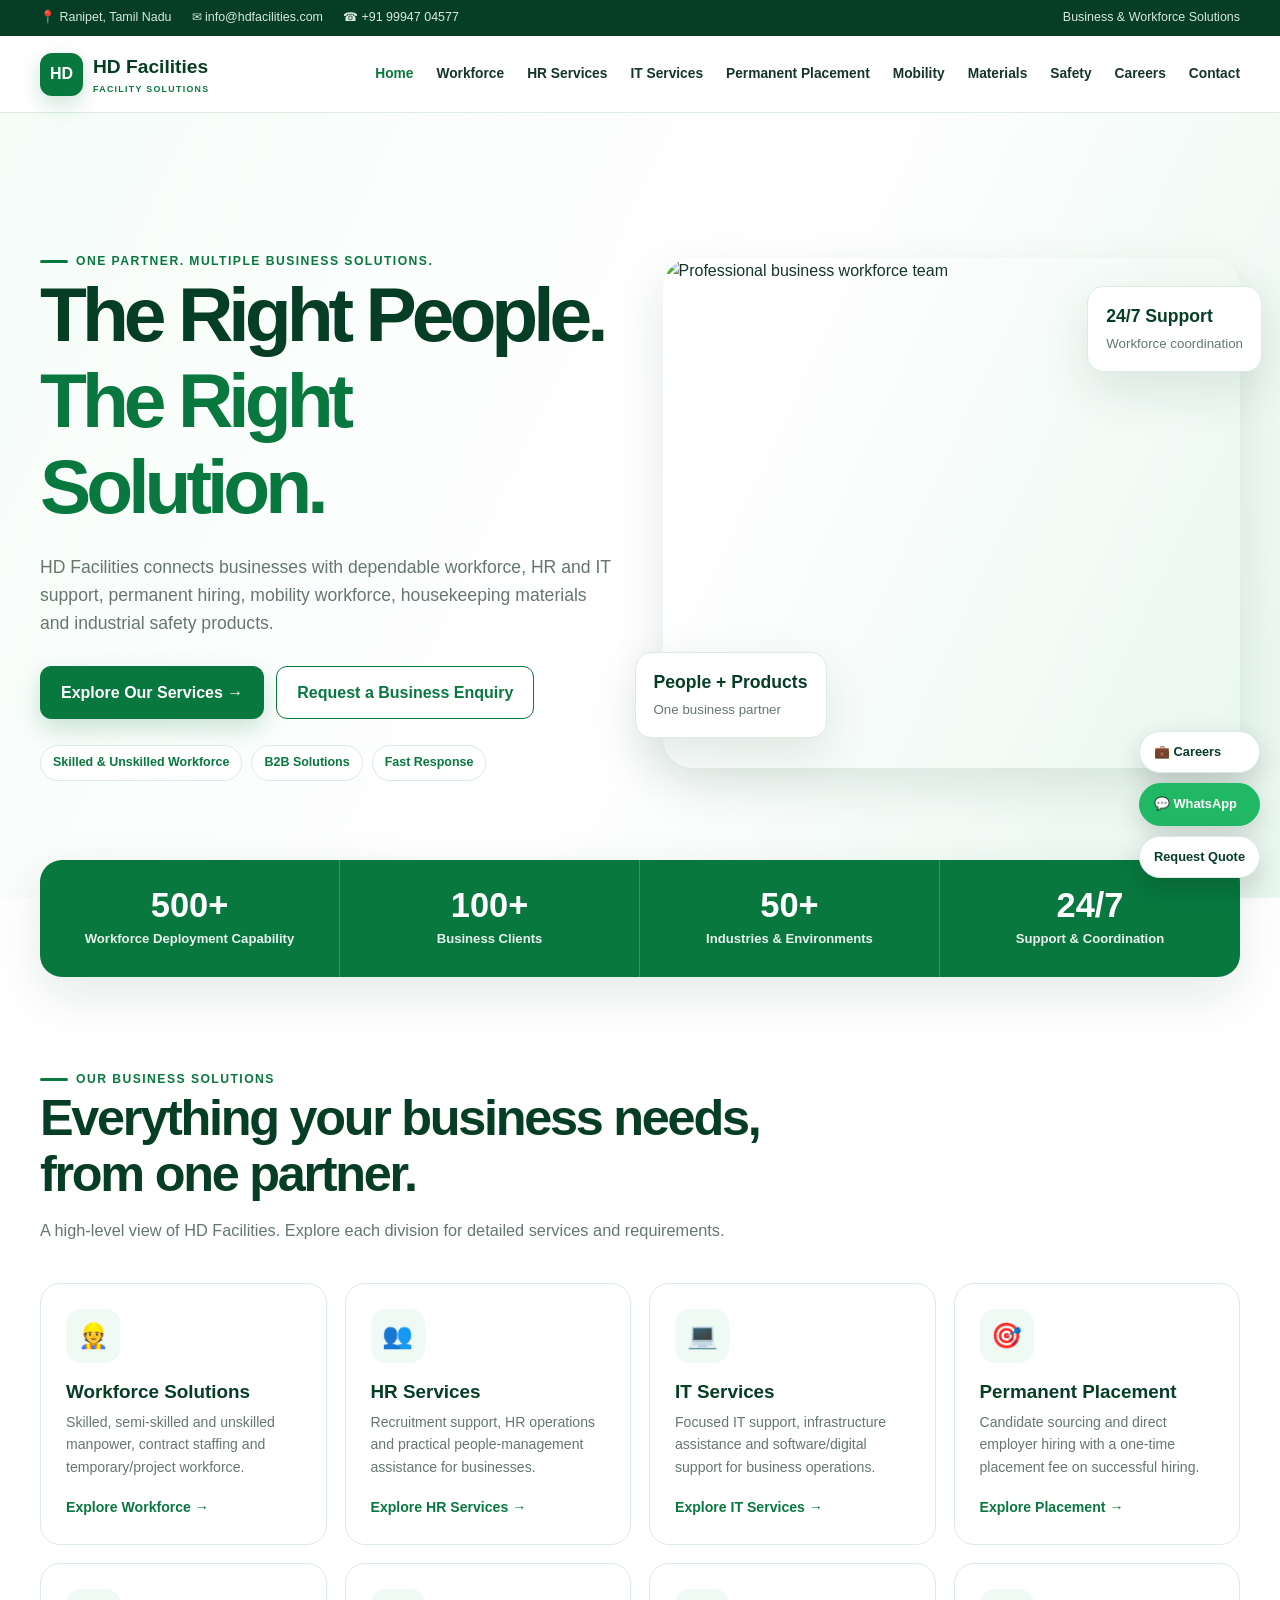
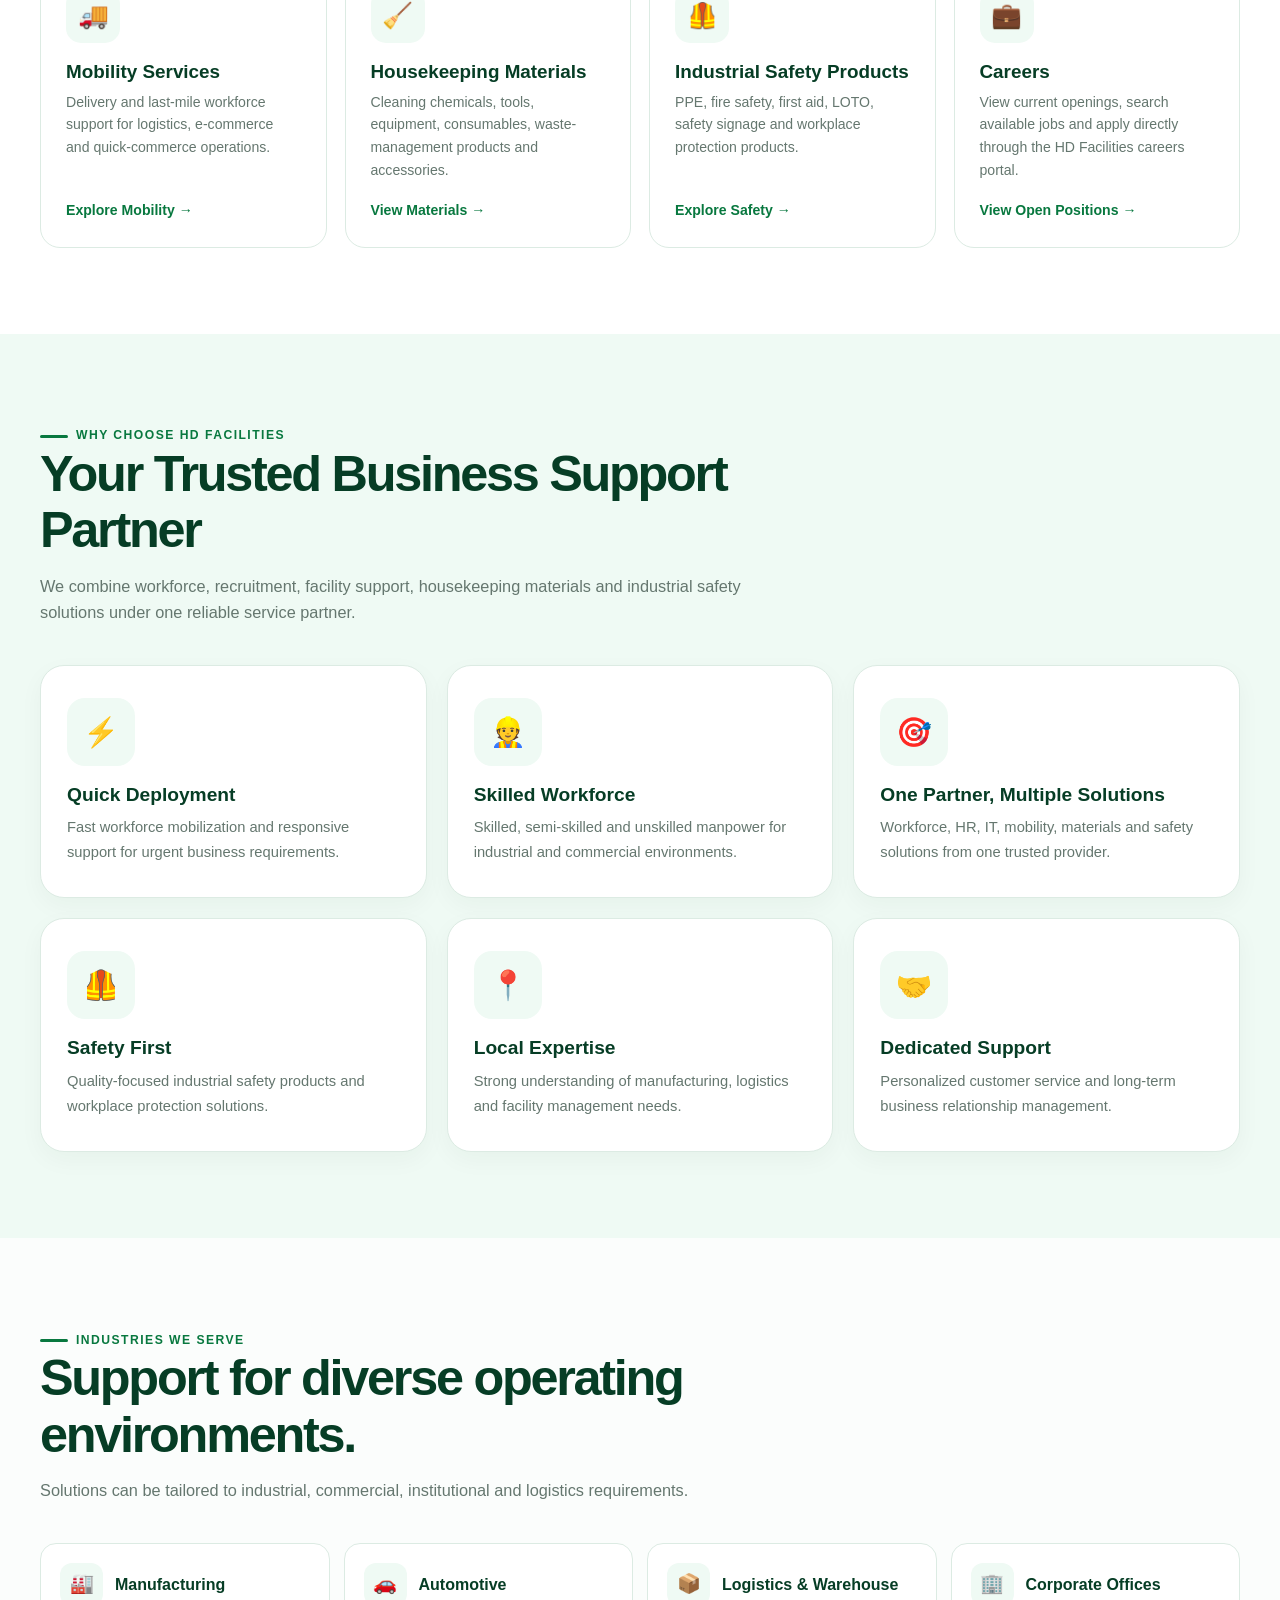
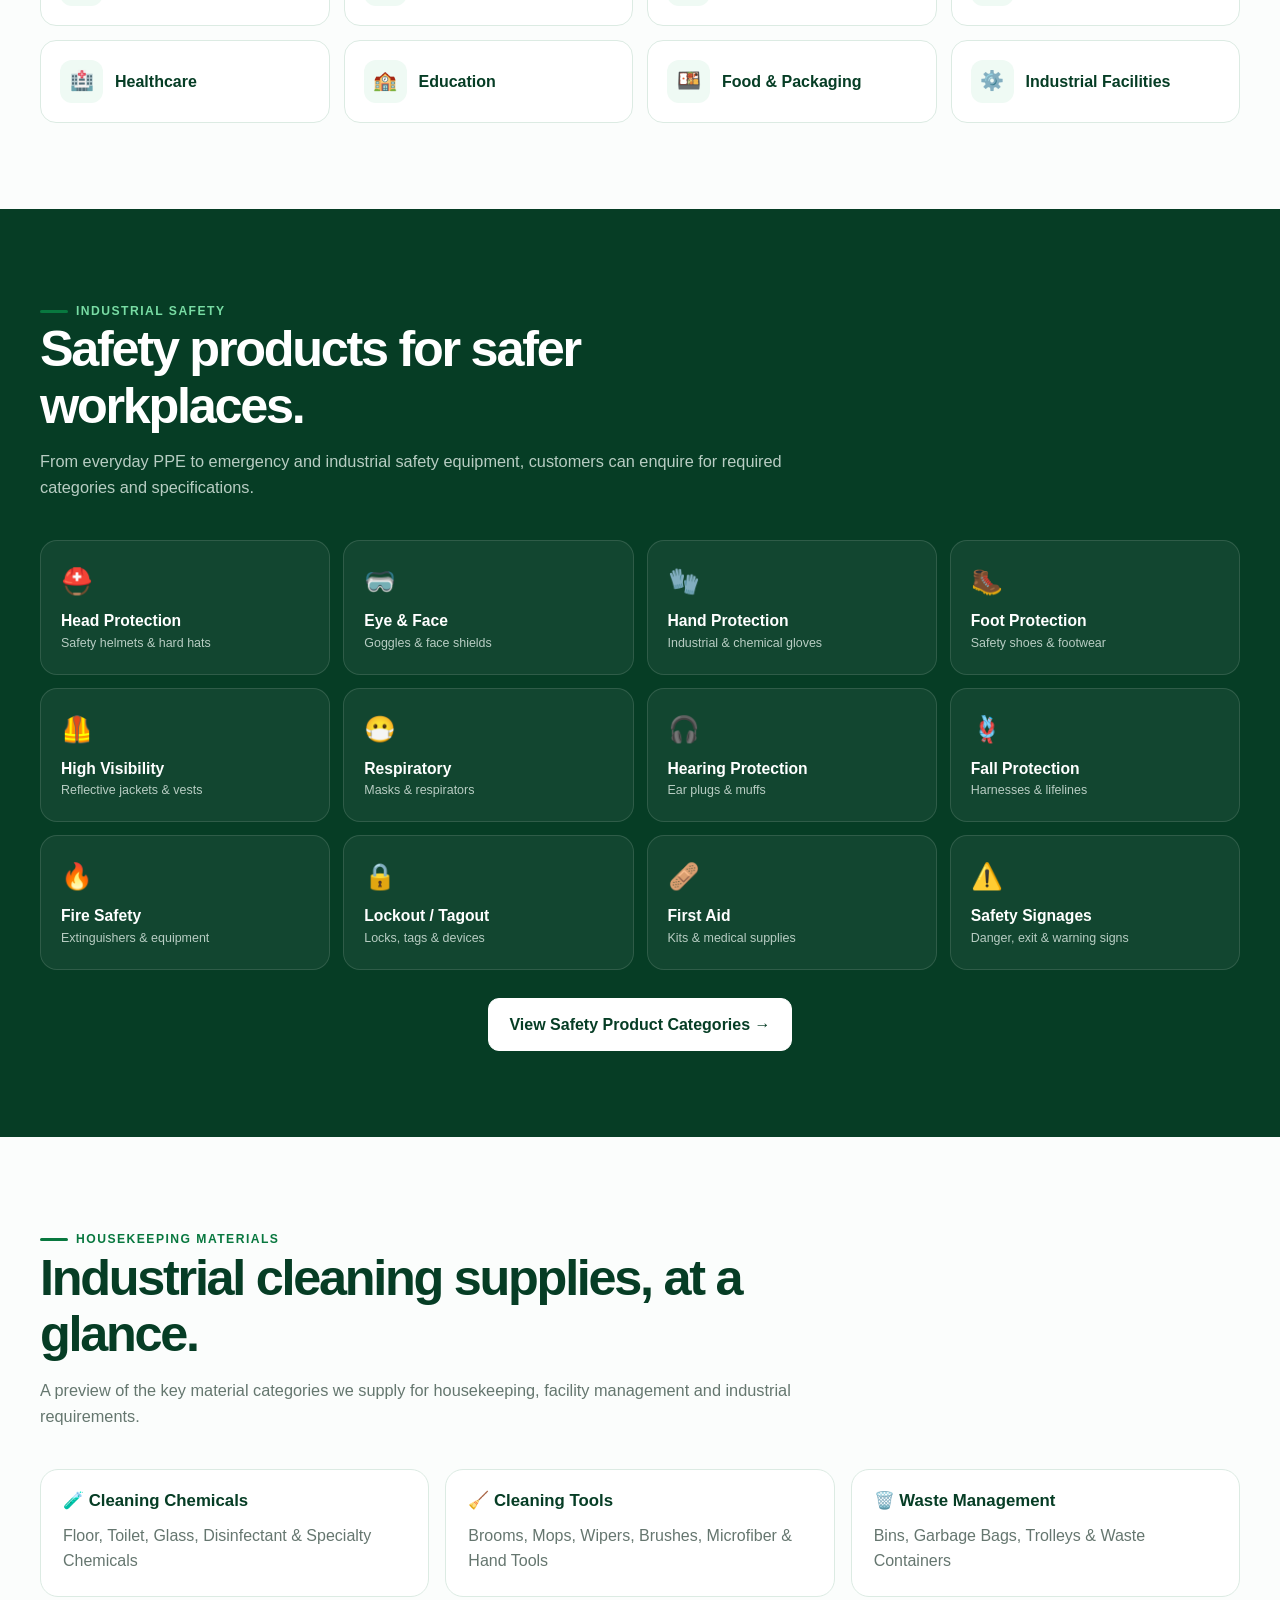
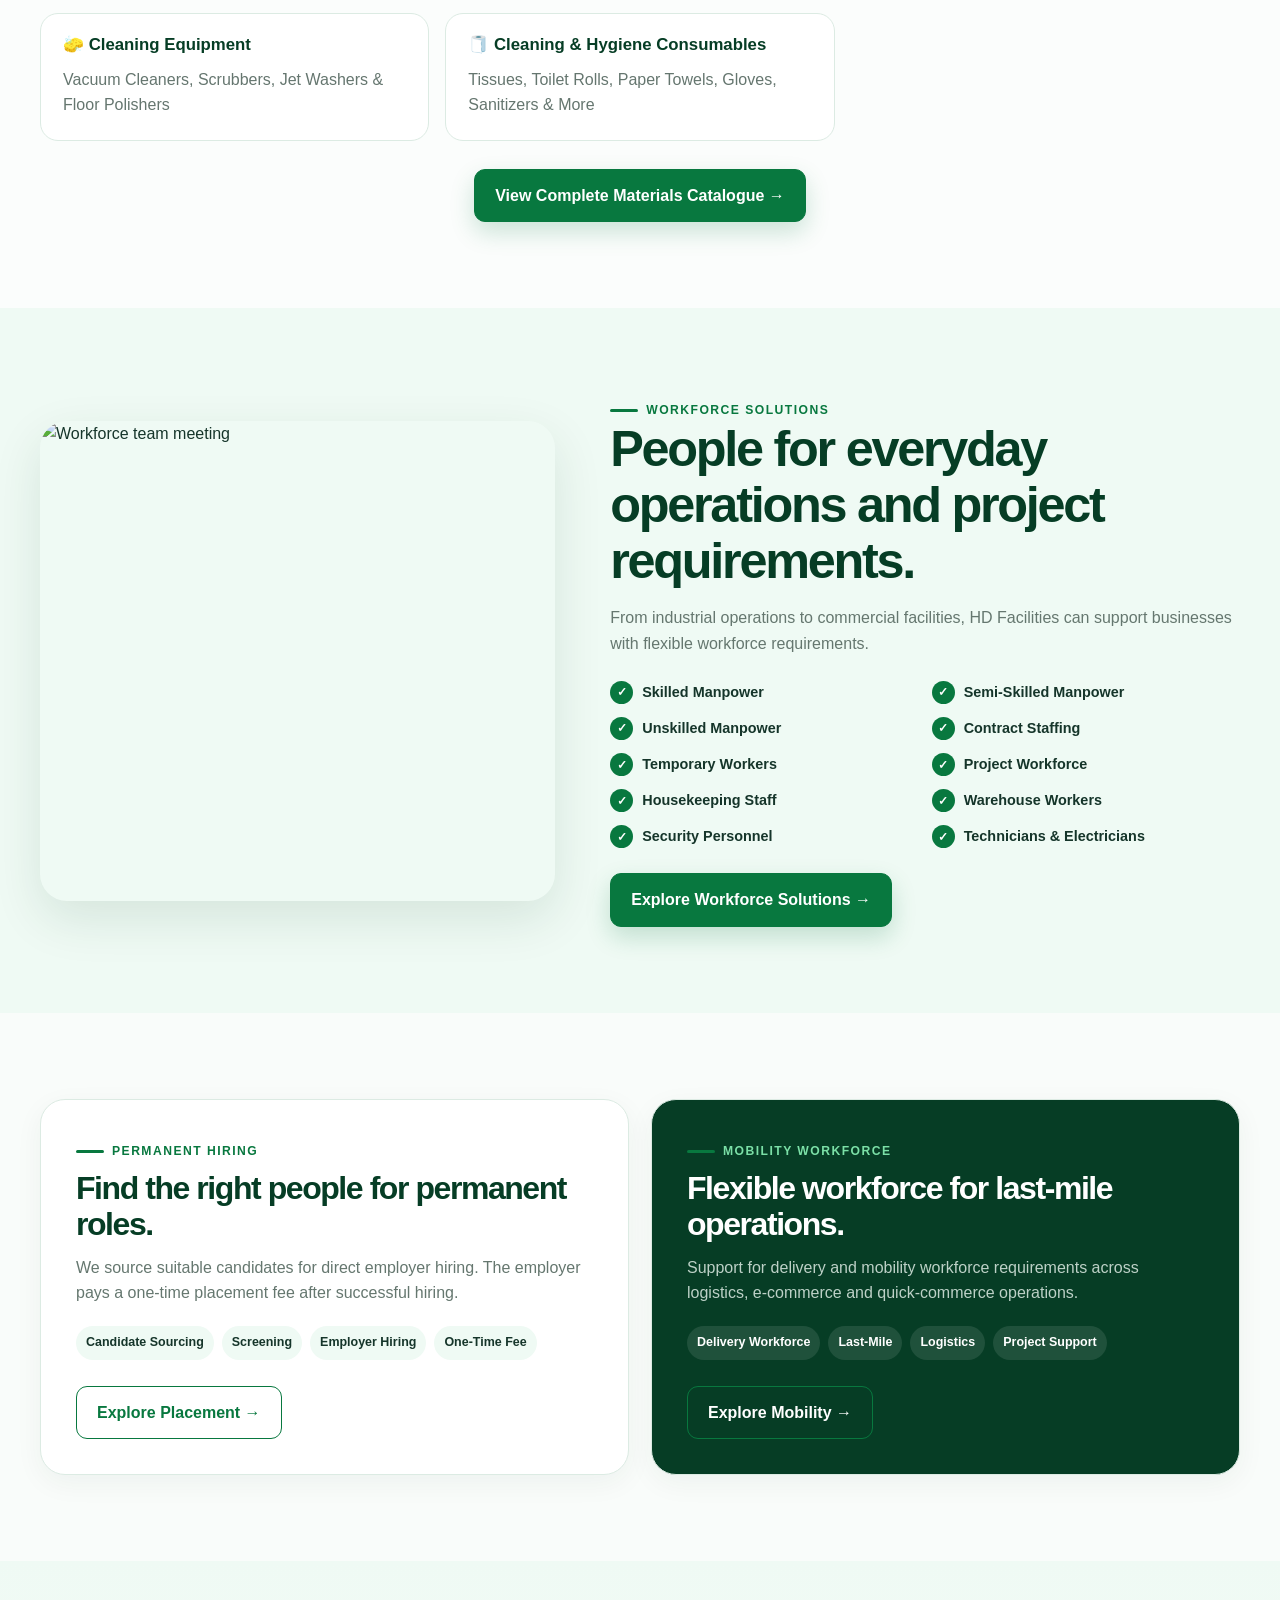
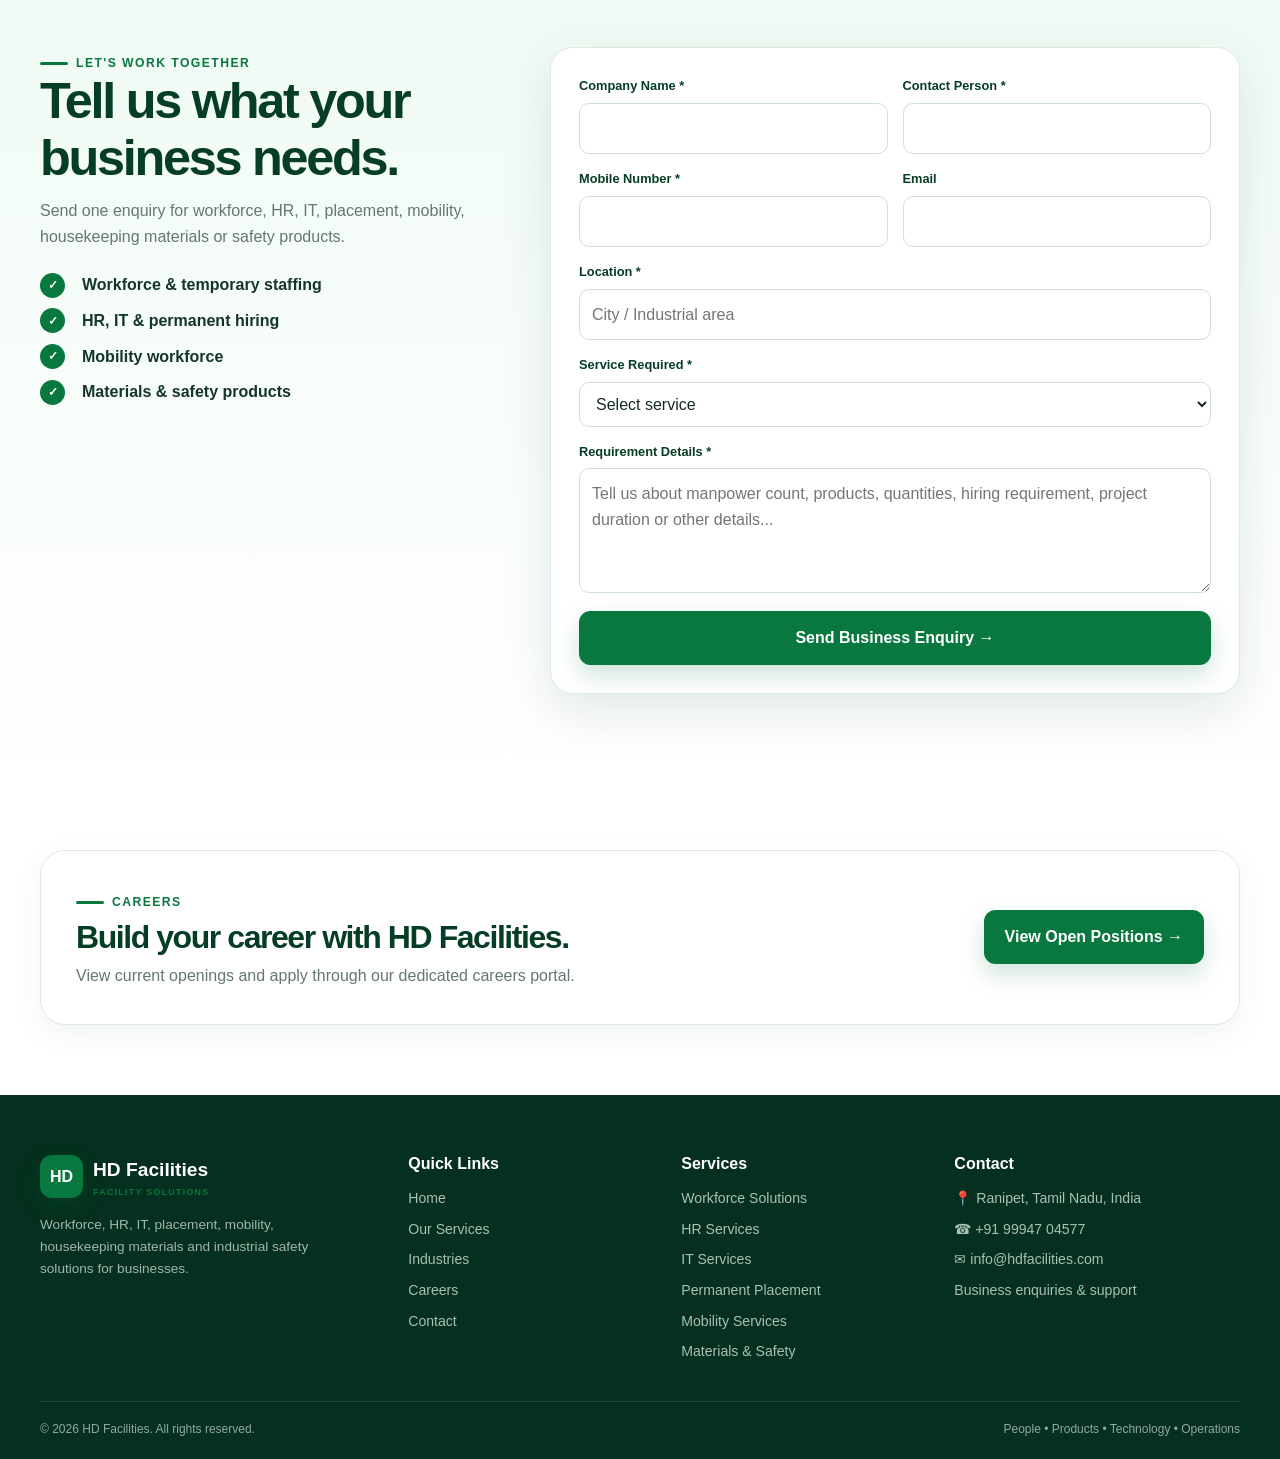
==== commit 7bf22e24: "update header" ====
--- a/index.html
+++ b/index.html
@@ -1,157 +1,18 @@
 <!DOCTYPE html>
 <html lang="en">
 <head>
+        <link rel="stylesheet" href="style.css">
+
 <meta charset="UTF-8">
 <meta name="viewport" content="width=device-width, initial-scale=1.0">
 <meta name="description" content="HD Facilities provides workforce, HR, IT, permanent placement, mobility workforce, housekeeping materials and industrial safety solutions for businesses.">
 <meta name="theme-color" content="#08783f">
 <title>HD Facilities | Complete Business & Facility Solutions</title>
 <style>
-    .features{
-    background:linear-gradient(180deg,#fff,#f8fcfa);
-}
-.quote-float{
-    position:fixed;
-    left:20px;
-    bottom:25px;
-    z-index:999;
-    background:var(--g);
-    color:white;
-    padding:14px 20px;
-    border-radius:999px;
-    font-weight:800;
-    transition:.4s;
-    box-shadow:0 15px 35px rgba(8,120,63,.25);
-}
-
-.quote-float.hidden{
-    opacity:0;
-    transform:translateY(100px);
-}
-
-.quote-float.show{
-    opacity:1;
-    transform:translateY(0);
-}
-
-.feature-cards{
-    display:grid;
-    grid-template-columns:repeat(3,1fr);
-    gap:20px;
-}
-
-.feature-card{
-    position:relative;
-    background:#fff;
-    border:1px solid var(--line);
-    border-radius:24px;
-    padding:32px 26px;
-    overflow:hidden;
-    transition:.35s ease;
-    cursor:pointer;
-    box-shadow:0 8px 24px rgba(6,61,37,.04);
-}
-
-.feature-card::before{
-    content:"";
-    position:absolute;
-    inset:0;
-    background:linear-gradient(
-        135deg,
-        rgba(8,120,63,.08),
-        rgba(8,120,63,0)
-    );
-    opacity:0;
-    transition:.35s;
-}
-
-.feature-card:hover{
-    transform:translateY(-10px);
-    border-color:#abd3bb;
-    box-shadow:0 20px 45px rgba(6,61,37,.12);
-}
-
-.feature-card:hover::before{
-    opacity:1;
-}
-
-.feature-icon{
-    width:68px;
-    height:68px;
-    border-radius:18px;
-    background:var(--soft);
-    display:grid;
-    place-items:center;
-    font-size:1.8rem;
-    margin-bottom:18px;
-    transition:.35s;
-}
-
-.feature-card:hover .feature-icon{
-    background:var(--g);
-    color:#fff;
-    transform:rotate(-5deg) scale(1.05);
-}
-
-.feature-card h3{
-    color:var(--dg);
-    margin-bottom:10px;
-    font-size:1.2rem;
-}
-
-.feature-card p{
-    color:var(--muted);
-    font-size:.92rem;
-    line-height:1.7;
-}
-
-@media(max-width:850px){
-    .feature-cards{
-        grid-template-columns:repeat(2,1fr);
-    }
-}
-
-@media(max-width:560px){
-    .feature-cards{
-        grid-template-columns:1fr;
-    }
-}
-:root{--g:#08783f;--dg:#063d25;--g2:#0a9650;--soft:#effaf4;--ink:#15352a;--muted:#65776f;--line:#dcebe3;--white:#fff;--shadow:0 18px 50px rgba(6,61,37,.11);--max:1200px}
-*{box-sizing:border-box;margin:0;padding:0}html{scroll-behavior:smooth}body{font-family:Inter,Segoe UI,Arial,sans-serif;color:var(--ink);line-height:1.6;background:#fff}a{text-decoration:none;color:inherit}button,input,select,textarea{font:inherit}.container{width:min(calc(100% - 36px),var(--max));margin:auto}.section{padding:86px 0}.eyebrow{display:inline-flex;gap:8px;align-items:center;color:var(--g);font-weight:900;text-transform:uppercase;letter-spacing:.12em;font-size:.76rem}.eyebrow:before{content:"";width:28px;height:3px;border-radius:9px;background:var(--g)}h1,h2,h3{line-height:1.12;color:var(--dg)}h1{font-size:clamp(2.8rem,6vw,5.4rem);letter-spacing:-.065em}h2{font-size:clamp(2rem,4vw,3.15rem);letter-spacing:-.045em}.section-head{max-width:760px;margin-bottom:40px}.section-head p{color:var(--muted);margin-top:14px;font-size:1.02rem}
-.topbar{background:var(--dg);color:#d8e9e0;font-size:.78rem}.topbar .inner{height:36px;display:flex;justify-content:space-between;align-items:center}.topbar span{margin-right:20px}.navbar{position:sticky;top:0;z-index:1000;background:rgba(255,255,255,.95);backdrop-filter:blur(14px);border-bottom:1px solid var(--line)}.nav{height:76px;display:flex;align-items:center;justify-content:space-between}.brand{display:flex;align-items:center;gap:10px;font-weight:900}.brand-mark{width:43px;height:43px;border-radius:12px;background:var(--g);color:#fff;display:grid;place-items:center;box-shadow:0 8px 22px rgba(8,120,63,.2)}.brand-name{font-size:1.2rem;color:var(--dg)}.brand-name small{display:block;color:var(--g);font-size:.55rem;letter-spacing:.15em}.nav-links{display:flex;align-items:center;gap:23px;font-size:.86rem;font-weight:800}.nav-links a{position:relative;padding:7px 0}.nav-links a:after{content:"";position:absolute;left:0;bottom:0;width:0;height:2px;background:var(--g);transition:.25s}.nav-links a:hover:after{width:100%}.nav-cta{background:var(--g);color:#fff!important;padding:11px 16px!important;border-radius:10px}.nav-cta:after{display:none}.menu{display:none;border:0;background:none;font-size:1.7rem;color:var(--dg)}
-
-.hero{background:linear-gradient(115deg,#f5fcf8,#fff 52%,#e8f7ef);overflow:hidden}.hero-grid{min-height:610px;display:grid;grid-template-columns:1fr 1fr;gap:45px;align-items:center}.hero p{font-size:1.1rem;color:var(--muted);max-width:650px;margin:24px 0 28px}.hero h1 span{color:var(--g)}.actions{display:flex;gap:12px;flex-wrap:wrap}.btn{display:inline-flex;align-items:center;justify-content:center;gap:8px;padding:13px 20px;border-radius:11px;border:1px solid var(--g);font-weight:900;cursor:pointer;transition:.25s}.btn-primary{background:var(--g);color:#fff;box-shadow:0 10px 25px rgba(8,120,63,.2)}.btn-primary:hover{background:var(--dg);transform:translateY(-2px)}.btn-outline{background:#fff;color:var(--g)}.btn-outline:hover{background:var(--soft);transform:translateY(-2px)}.hero-pills{display:flex;gap:9px;flex-wrap:wrap;margin-top:26px}.pill{background:#fff;border:1px solid var(--line);border-radius:999px;padding:7px 12px;font-size:.78rem;font-weight:800}.hero-visual{height:510px;position:relative}.hero-visual img{height:100%;border-radius:30px;object-fit:cover;box-shadow:var(--shadow)}.hero-card{position:absolute;background:#fff;border:1px solid var(--line);border-radius:16px;padding:15px 18px;box-shadow:var(--shadow)}.hero-card strong{display:block;color:var(--dg);font-size:1.1rem}.hero-card small{color:var(--muted)}.hc1{left:-28px;bottom:30px}.hc2{right:-22px;top:28px}
-
-.stats{margin-top:-38px;position:relative;z-index:5}.stats-grid{display:grid;grid-template-columns:repeat(4,1fr);background:var(--g);color:#fff;border-radius:22px;overflow:hidden;box-shadow:var(--shadow)}.stat{text-align:center;padding:27px 18px;border-right:1px solid rgba(255,255,255,.2)}.stat:last-child{border:0}.stat strong{display:block;font-size:2.15rem;line-height:1.1}.stat span{font-size:.82rem;opacity:.9;font-weight:700}
-
-.service-grid{display:grid;grid-template-columns:repeat(4,1fr);gap:18px}.service-card{border:1px solid var(--line);border-radius:20px;background:#fff;padding:25px;transition:.3s;display:flex;flex-direction:column;min-height:260px}.service-card:hover{transform:translateY(-7px);box-shadow:var(--shadow);border-color:#b9d8c8}.service-icon{width:54px;height:54px;border-radius:15px;background:var(--soft);display:grid;place-items:center;font-size:1.55rem;margin-bottom:18px}.service-card h3{font-size:1.18rem}.service-card p{color:var(--muted);font-size:.88rem;margin:9px 0 18px}.explore{margin-top:auto;color:var(--g);font-weight:900;font-size:.88rem}
-
-.workforce{background:var(--soft)}.feature-grid{display:grid;grid-template-columns:.9fr 1.1fr;gap:55px;align-items:center}.feature-img{height:480px;border-radius:27px;overflow:hidden;box-shadow:var(--shadow)}.feature-img img{height:100%}.checks{display:grid;grid-template-columns:1fr 1fr;gap:13px;margin:25px 0}.check{display:flex;gap:9px;font-weight:800;font-size:.9rem}.check b{width:23px;height:23px;border-radius:50%;background:var(--g);color:#fff;display:grid;place-items:center;flex:0 0 23px;font-size:.72rem}
-
-.mini-grid{display:grid;grid-template-columns:repeat(3,1fr);gap:16px}.mini-card{border:1px solid var(--line);border-radius:17px;padding:20px;background:#fff}.mini-card strong{color:var(--dg);display:block}.mini-card span{color:var(--muted);font-size:.84rem}
-
-.dual{background:#f9fcfa}.dual-grid{display:grid;grid-template-columns:repeat(2,1fr);gap:22px}.dual-card{border-radius:25px;padding:35px;background:#fff;border:1px solid var(--line);box-shadow:0 8px 28px rgba(6,61,37,.05)}.dual-card.dark{background:var(--dg);color:#fff}.dual-card.dark h2,.dual-card.dark h3{color:#fff}.dual-card p{color:var(--muted);margin:12px 0 20px}.dual-card.dark p{color:#bdd1c7}.tags{display:flex;flex-wrap:wrap;gap:8px}.tag{padding:7px 10px;border-radius:999px;background:var(--soft);font-size:.78rem;font-weight:800}.dark .tag{background:rgba(255,255,255,.1);color:#fff}
-
-.catalog{background:#f7faf8}.catalog-grid{display:grid;grid-template-columns:repeat(3,1fr);gap:16px}.catalog-card{background:#fff;border:1px solid var(--line);border-radius:18px;padding:22px}.catalog-card h3{font-size:1.05rem;margin-bottom:12px}.catalog-card ul{list-style:none;display:grid;grid-template-columns:1fr 1fr;gap:7px;color:var(--muted);font-size:.82rem}.catalog-card li:before{content:"✓";color:var(--g);font-weight:900;margin-right:6px}
-
-.safety{background:var(--dg);color:#fff}.safety h2{color:#fff}.safety .section-head p{color:#b8cdc3}.safety-grid{display:grid;grid-template-columns:repeat(4,1fr);gap:13px}.safety-card{padding:20px;border:1px solid rgba(255,255,255,.12);border-radius:17px;background:rgba(255,255,255,.05)}.safety-card:hover{background:rgba(255,255,255,.09)}.safety-card .ico{font-size:1.6rem}.safety-card h3{color:#fff;font-size:.98rem;margin:10px 0 4px}.safety-card p{color:#b8cdc3;font-size:.78rem}
-
-.industries{background:#fbfdfc}.industry-grid{display:grid;grid-template-columns:repeat(4,1fr);gap:14px}.industry{border:1px solid var(--line);border-radius:16px;background:#fff;padding:19px;display:flex;gap:12px;align-items:center;font-weight:800;color:var(--dg)}.industry span{width:43px;height:43px;border-radius:12px;background:var(--soft);display:grid;place-items:center;font-size:1.2rem}
-
-.cta{padding:0 0 80px}.cta-box{border-radius:28px;background:linear-gradient(120deg,var(--g),#0a9d54);color:#fff;padding:48px;display:flex;align-items:center;justify-content:space-between;gap:25px;box-shadow:var(--shadow)}.cta-box h2{color:#fff}.cta-box p{opacity:.9;margin-top:8px}.cta-box .btn{background:#fff;color:var(--dg);border-color:#fff}
-
-.enquiry{background:linear-gradient(#effaf4,#fff)}.form-wrap{display:grid;grid-template-columns:.8fr 1.2fr;gap:50px}.form-info p{color:var(--muted);margin-top:12px}.form-points{display:grid;gap:10px;margin-top:23px;font-weight:800}.form-points span{display:inline-grid;place-items:center;width:25px;height:25px;border-radius:50%;background:var(--g);color:#fff;margin-right:7px;font-size:.72rem}form{background:#fff;border:1px solid var(--line);border-radius:23px;padding:28px;box-shadow:var(--shadow)}.form-grid{display:grid;grid-template-columns:1fr 1fr;gap:15px}.field{display:grid;gap:6px}.field.full{grid-column:1/-1}label{font-size:.8rem;font-weight:900;color:var(--dg)}input,select,textarea{border:1px solid #cfe0d7;border-radius:10px;padding:12px;outline:none;background:#fff}input:focus,select:focus,textarea:focus{border-color:var(--g);box-shadow:0 0 0 3px #e1f4e9}textarea{min-height:125px;resize:vertical}.form-status{display:none;margin-top:12px;padding:11px;border-radius:9px;background:#e8f7ee;color:var(--dg);font-size:.86rem}
-
-.career{padding:70px 0}.career-box{border:1px solid var(--line);border-radius:25px;padding:35px;background:#fff;display:flex;align-items:center;justify-content:space-between;gap:25px;box-shadow:0 8px 30px rgba(6,61,37,.06)}.career-box p{color:var(--muted);margin-top:7px}.floating{position:fixed;right:20px;bottom:22px;z-index:900;display:grid;gap:10px}.float-btn{display:flex;align-items:center;gap:8px;padding:10px 14px;border-radius:999px;background:#fff;border:1px solid var(--line);box-shadow:0 10px 28px rgba(0,0,0,.16);font-weight:900;font-size:.8rem}.float-career{color:var(--dg)}.float-wa{background:#20b765;color:#fff;border-color:#20b765}
-
-footer{background:#052f1e;color:#c9dbd3;padding:60px 0 20px}.footer-grid{display:grid;grid-template-columns:1.4fr 1fr 1fr 1.2fr;gap:35px}.footer-brand p{color:#9fb7ac;margin:15px 0;max-width:300px;font-size:.85rem}footer h3{color:#fff;font-size:1rem;margin-bottom:15px}footer ul{list-style:none;display:grid;gap:8px;font-size:.82rem;color:#a9c0b5}.bottom{border-top:1px solid rgba(255,255,255,.1);margin-top:38px;padding-top:18px;display:flex;justify-content:space-between;font-size:.75rem;color:#91a9a0}
-
-@media(max-width:1050px){.nav-links{gap:14px}.service-grid{grid-template-columns:repeat(3,1fr)}.safety-grid{grid-template-columns:repeat(3,1fr)}.industry-grid{grid-template-columns:repeat(3,1fr)}}
-@media(max-width:850px){.topbar{display:none}.menu{display:block}.nav-links{display:none;position:absolute;top:76px;left:12px;right:12px;background:#fff;border:1px solid var(--line);border-radius:16px;padding:10px;box-shadow:var(--shadow);flex-direction:column;align-items:stretch;gap:0}.nav-links.open{display:flex}.nav-links a{padding:11px}.hero-grid,.feature-grid,.form-wrap{grid-template-columns:1fr}.hero{padding:55px 0}.hero-visual{height:400px}.stats{margin-top:0;padding:18px 0}.service-grid{grid-template-columns:repeat(2,1fr)}.mini-grid{grid-template-columns:1fr 1fr}.catalog-grid{grid-template-columns:1fr 1fr}.safety-grid{grid-template-columns:repeat(2,1fr)}.industry-grid{grid-template-columns:repeat(2,1fr)}.career-box,.cta-box{flex-direction:column;align-items:flex-start}.footer-grid{grid-template-columns:1fr 1fr}}
-@media(max-width:560px){.container{width:calc(100% - 26px)}.section{padding:65px 0}.hero h1{font-size:2.65rem}.hero-visual{height:310px}.hc1{left:0}.hc2{right:0}.stats-grid{grid-template-columns:1fr 1fr}.stat{border-bottom:1px solid rgba(255,255,255,.2)}.service-grid,.catalog-grid,.dual-grid,.mini-grid{grid-template-columns:1fr}.safety-grid,.industry-grid{grid-template-columns:1fr}.checks,.form-grid{grid-template-columns:1fr}.field.full{grid-column:auto}.feature-img{height:340px}.cta-box{padding:32px 25px}.career-box{padding:28px}.footer-grid{grid-template-columns:1fr}.bottom{flex-direction:column;gap:6px}.floating{right:12px;bottom:12px}.float-btn{padding:9px 12px}}
 </style>
 </head>
 <body>
+<div class="topbar"><div class="container inner"><div><span>📍 Ranipet, Tamil Nadu</span><span>✉ info@hdfacilities.com</span><span>☎ +91 99947 04577</span></div><div>Business & Workforce Solutions</div></div></div>
 
 <header class="navbar"><div class="container nav">
 <a class="brand" href="#home"><span class="brand-mark">HD</span><span class="brand-name">HD Facilities<small>FACILITY SOLUTIONS</small></span></a>
@@ -198,7 +59,7 @@
 
 
 
-<section class="section features" id="why-us">
+<section class="section features workforce" id="why-us">
     <div class="container">
 
         <div class="section-head">
@@ -278,7 +139,7 @@
 <div class="safety-grid">
 <div class="safety-card"><div class="ico">⛑️</div><h3>Head Protection</h3><p>Safety helmets & hard hats</p></div><div class="safety-card"><div class="ico">🥽</div><h3>Eye & Face</h3><p>Goggles & face shields</p></div><div class="safety-card"><div class="ico">🧤</div><h3>Hand Protection</h3><p>Industrial & chemical gloves</p></div><div class="safety-card"><div class="ico">🥾</div><h3>Foot Protection</h3><p>Safety shoes & footwear</p></div><div class="safety-card"><div class="ico">🦺</div><h3>High Visibility</h3><p>Reflective jackets & vests</p></div><div class="safety-card"><div class="ico">😷</div><h3>Respiratory</h3><p>Masks & respirators</p></div><div class="safety-card"><div class="ico">🎧</div><h3>Hearing Protection</h3><p>Ear plugs & muffs</p></div><div class="safety-card"><div class="ico">🪢</div><h3>Fall Protection</h3><p>Harnesses & lifelines</p></div><div class="safety-card"><div class="ico">🔥</div><h3>Fire Safety</h3><p>Extinguishers & equipment</p></div><div class="safety-card"><div class="ico">🔒</div><h3>Lockout / Tagout</h3><p>Locks, tags & devices</p></div><div class="safety-card"><div class="ico">🩹</div><h3>First Aid</h3><p>Kits & medical supplies</p></div><div class="safety-card"><div class="ico">⚠️</div><h3>Safety Signages</h3><p>Danger, exit & warning signs</p></div>
 </div><div style="text-align:center;margin-top:28px"><a class="btn" style="background:#fff;color:var(--dg);border-color:#fff" href="safety.html">View Safety Product Categories →</a></div></div></section>
-<section class="section catalog" id="materials">
+<section class="section industries" id="materials">
   <div class="container">
 
     <div class="section-head">
--- a/style.css
+++ b/style.css
@@ -0,0 +1,148 @@
+
+:root{--g:#08783f;--g2:#0a9650;--d:#082f20;--i:#142b22;--m:#65766f;--l:#eff9f3;--b:#dce9e2;--s:0 20px 60px rgba(8,47,32,.10);--r:22px;--max:1180px}*{box-sizing:border-box;margin:0;padding:0}html{scroll-behavior:smooth}body{font-family:Inter,Segoe UI,Arial,sans-serif;color:var(--i);line-height:1.6}a{text-decoration:none;color:inherit}img{display:block;width:100%;object-fit:cover}.container{width:min(calc(100% - 36px),var(--max));margin:auto}.section{padding:88px 0}.eyebrow{display:inline-flex;gap:9px;align-items:center;color:var(--g);font-size:.76rem;font-weight:900;text-transform:uppercase;letter-spacing:.13em}.eyebrow:before{content:"";width:28px;height:3px;background:var(--g);border-radius:8px}h1,h2,h3{line-height:1.12;color:var(--d)}h1{font-size:clamp(3rem,6vw,5.2rem);letter-spacing:-.065em}h2{font-size:clamp(2rem,4vw,3.2rem);letter-spacing:-.045em}h3{font-size:1.25rem}p{color:var(--m)}.section-head{max-width:760px;margin-bottom:42px}.section-head p{margin-top:15px;font-size:1.04rem}header{position:sticky;top:0;z-index:1000;background:rgba(255,255,255,.97);backdrop-filter:blur(16px);border-bottom:1px solid var(--b)}.nav{min-height:76px;display:flex;align-items:center;justify-content:space-between;gap:20px}.logo{display:flex;align-items:center;gap:10px;font-weight:950;color:var(--d);font-size:1.25rem}.logo-mark{width:43px;height:43px;border-radius:12px;background:var(--g);color:#fff;display:grid;place-items:center;font-weight:950}.logo small{display:block;color:var(--g);font-size:.56rem;letter-spacing:.13em}.nav-links{display:flex;align-items:center;gap:19px;font-size:.87rem;font-weight:800}.nav-links a{padding:10px 3px}.nav-links a:hover,.nav-links a.active{color:var(--g)}.nav-quote{padding:11px 16px!important;background:var(--g);color:#fff!important;border-radius:10px}.menu{display:none;border:0;background:none;font-size:1.6rem;color:var(--d)}.hero,.page-hero{background:linear-gradient(120deg,#f4fbf7,#fff 48%,#eaf7ef)}.hero{padding:95px 0 80px}.hero-grid{display:grid;grid-template-columns:1.02fr .98fr;gap:65px;align-items:center}.hero p,.page-hero p{font-size:1.1rem;max-width:760px;margin:20px 0 30px}.hero h1 span{color:var(--g)}.actions{display:flex;flex-wrap:wrap;gap:12px}.btn{display:inline-flex;align-items:center;justify-content:center;gap:8px;border:0;border-radius:12px;padding:14px 20px;min-height:50px;font-weight:900;cursor:pointer;transition:.25s}.btn-primary{background:var(--g);color:#fff;box-shadow:0 10px 25px rgba(8,120,63,.18)}.btn-primary:hover{background:var(--d);transform:translateY(-2px)}.btn-outline{background:#fff;border:1px solid #b9d6c7;color:var(--d)}.hero-media{position:relative}.hero-media img{height:490px;border-radius:30px;border:8px solid #fff;box-shadow:var(--s)}.badge{position:absolute;background:#fff;border:1px solid var(--b);padding:15px 18px;border-radius:16px;box-shadow:0 16px 40px rgba(8,47,32,.16)}.badge strong{display:block;color:var(--d)}.badge small{color:var(--m)}.badge.one{left:-28px;bottom:35px}.badge.two{right:-20px;top:35px}.cards{display:grid;grid-template-columns:repeat(3,1fr);gap:20px}.card{background:#fff;border:1px solid var(--b);border-radius:var(--r);overflow:hidden;box-shadow:0 8px 30px rgba(8,47,32,.05);transition:.25s}.card:hover{transform:translateY(-6px);box-shadow:var(--s)}.card img{height:205px}.card-body{padding:25px}.card-body p{margin:10px 0 18px}.icon{width:48px;height:48px;border-radius:14px;background:var(--l);display:grid;place-items:center;font-size:1.4rem;margin-bottom:16px}.link{color:var(--g);font-weight:900}.soft{background:#f7faf8}.grid-4{display:grid;grid-template-columns:repeat(4,1fr);gap:15px}.mini{padding:21px;border:1px solid var(--b);border-radius:17px;background:#fff}.mini strong{display:block;color:var(--d);margin-bottom:5px}.split{display:grid;grid-template-columns:.9fr 1.1fr;gap:60px;align-items:center}.split img{height:500px;border-radius:28px;box-shadow:var(--s)}.list{display:grid;gap:12px;margin-top:25px}.list div{display:flex;gap:10px;align-items:flex-start}.tick{width:25px;height:25px;flex:0 0 25px;border-radius:50%;background:var(--g);color:#fff;display:grid;place-items:center;font-size:.72rem;font-weight:900}.pills{display:flex;flex-wrap:wrap;gap:9px;margin-top:20px}.pill{padding:8px 12px;border-radius:999px;background:var(--l);color:var(--g);font-weight:800;font-size:.83rem}.cta{padding:45px;border-radius:27px;background:linear-gradient(120deg,var(--g),#0a9c54);color:#fff;display:flex;align-items:center;justify-content:space-between;gap:25px;box-shadow:var(--s)}.cta h2{color:#fff}.cta p{color:#e0f2e8;margin-top:8px}.cta .btn{background:#fff;color:var(--d)}.page-hero{padding:72px 0}.breadcrumb{font-size:.8rem;color:var(--g);font-weight:850;margin-bottom:14px}.catalog{display:grid;grid-template-columns:repeat(3,1fr);gap:16px}.catalog-card{padding:24px;border:1px solid var(--b);border-radius:18px;background:#fff}.catalog-card ul{list-style:none;display:grid;gap:8px;margin-top:15px;color:var(--m);font-size:.9rem}.catalog-card li:before{content:"✓";color:var(--g);font-weight:900;margin-right:7px}.form-section{background:linear-gradient(180deg,#eff9f3,#fff)}.form-wrap{display:grid;grid-template-columns:.75fr 1.25fr;gap:55px;align-items:start}.form-info{position:sticky;top:110px}.form-info p{margin-top:15px}.form-points{display:grid;gap:12px;margin-top:25px}.form-points div{display:flex;gap:10px;align-items:center;font-weight:750}form{background:#fff;border:1px solid var(--b);border-radius:24px;padding:30px;box-shadow:var(--s)}.form-grid{display:grid;grid-template-columns:1fr 1fr;gap:16px}.field{display:grid;gap:7px}.full{grid-column:1/-1}label{font-size:.82rem;font-weight:850;color:var(--d)}input,select,textarea{width:100%;border:1px solid #cfe0d7;border-radius:11px;padding:13px 14px;font:inherit;color:var(--i);outline:none;background:#fff}input:focus,select:focus,textarea:focus{border-color:var(--g);box-shadow:0 0 0 3px #e1f4e9}textarea{min-height:145px;resize:vertical}.form-status{display:none;margin-top:12px;padding:12px;border-radius:10px;font-size:.9rem}footer{background:#052f1e;color:#d4e4dc;padding:60px 0 24px}.footer-grid{display:grid;grid-template-columns:1.35fr 1fr 1fr 1.2fr;gap:40px}footer h3{color:#fff;font-size:1rem;margin-bottom:15px}footer p,footer li{color:#a9c0b5;font-size:.88rem}footer ul{list-style:none;display:grid;gap:8px}.footer-brand .logo{color:#fff;margin-bottom:14px}.footer-brand .logo small{color:#70d19c}.footer-bottom{border-top:1px solid rgba(255,255,255,.1);margin-top:40px;padding-top:18px;display:flex;justify-content:space-between;font-size:.78rem}.whatsapp{position:fixed;right:20px;bottom:20px;width:57px;height:57px;border-radius:50%;background:#20b765;color:#fff;display:grid;place-items:center;font-size:1.5rem;z-index:900;box-shadow:0 12px 30px rgba(0,0,0,.2)}
+@media(max-width:1000px){.nav-links{display:none;position:absolute;top:76px;left:14px;right:14px;background:#fff;border:1px solid var(--b);border-radius:16px;padding:12px;box-shadow:var(--s);flex-direction:column;align-items:stretch;gap:2px}.nav-links.open{display:flex}.nav-links a{padding:12px}.menu{display:block}.hero-grid,.split,.form-wrap{grid-template-columns:1fr}.hero-media{max-width:700px}.form-info{position:static}.grid-4{grid-template-columns:repeat(2,1fr)}.footer-grid{grid-template-columns:repeat(2,1fr)}}
+@media(max-width:700px){.container{width:min(calc(100% - 26px),var(--max))}.section{padding:65px 0}.hero{padding:65px 0}.hero h1{font-size:2.7rem}.hero-media img{height:350px}.badge.one{left:0;bottom:15px}.badge.two{right:0;top:15px}.cards,.catalog{grid-template-columns:1fr}.grid-4{grid-template-columns:1fr}.form-grid{grid-template-columns:1fr}.full{grid-column:auto}.split img{height:380px}.cta{padding:32px;flex-direction:column;align-items:flex-start}.footer-grid{grid-template-columns:1fr}.footer-bottom{flex-direction:column;gap:8px}}
+.topbar{background:var(--dg);color:#d8e9e0;font-size:.78rem}.topbar .inner{height:36px;display:flex;justify-content:space-between;align-items:center}.topbar span{margin-right:20px}.navbar{position:sticky;top:0;z-index:1000;background:rgba(255,255,255,.95);backdrop-filter:blur(14px);border-bottom:1px solid var(--line)}.nav{height:76px;display:flex;align-items:center;justify-content:space-between}.brand{display:flex;align-items:center;gap:10px;font-weight:900}.brand-mark{width:43px;height:43px;border-radius:12px;background:var(--g);color:#fff;display:grid;place-items:center;box-shadow:0 8px 22px rgba(8,120,63,.2)}.brand-name{font-size:1.2rem;color:var(--dg)}.brand-name small{display:block;color:var(--g);font-size:.55rem;letter-spacing:.15em}.nav-links{display:flex;align-items:center;gap:23px;font-size:.86rem;font-weight:800}.nav-links a{position:relative;padding:7px 0}.nav-links a:after{content:"";position:absolute;left:0;bottom:0;width:0;height:2px;background:var(--g);transition:.25s}.nav-links a:hover:after{width:100%}.nav-cta{background:var(--g);color:#fff!important;padding:11px 16px!important;border-radius:10px}.nav-cta:after{display:none}.menu{display:none;border:0;background:none;font-size:1.7rem;color:var(--dg)}
+
+    .features{
+    background:linear-gradient(180deg,#fff,#f8fcfa);
+}
+.quote-float{
+    position:fixed;
+    left:20px;
+    bottom:25px;
+    z-index:999;
+    background:var(--g);
+    color:white;
+    padding:14px 20px;
+    border-radius:999px;
+    font-weight:800;
+    transition:.4s;
+    box-shadow:0 15px 35px rgba(8,120,63,.25);
+}
+
+.quote-float.hidden{
+    opacity:0;
+    transform:translateY(100px);
+}
+
+.quote-float.show{
+    opacity:1;
+    transform:translateY(0);
+}
+
+.feature-cards{
+    display:grid;
+    grid-template-columns:repeat(3,1fr);
+    gap:20px;
+}
+
+.feature-card{
+    position:relative;
+    background:#fff;
+    border:1px solid var(--line);
+    border-radius:24px;
+    padding:32px 26px;
+    overflow:hidden;
+    transition:.35s ease;
+    cursor:pointer;
+    box-shadow:0 8px 24px rgba(6,61,37,.04);
+}
+
+.feature-card::before{
+    content:"";
+    position:absolute;
+    inset:0;
+    background:linear-gradient(
+        135deg,
+        rgba(8,120,63,.08),
+        rgba(8,120,63,0)
+    );
+    opacity:0;
+    transition:.35s;
+}
+
+.feature-card:hover{
+    transform:translateY(-10px);
+    border-color:#abd3bb;
+    box-shadow:0 20px 45px rgba(6,61,37,.12);
+}
+
+.feature-card:hover::before{
+    opacity:1;
+}
+
+.feature-icon{
+    width:68px;
+    height:68px;
+    border-radius:18px;
+    background:var(--soft);
+    display:grid;
+    place-items:center;
+    font-size:1.8rem;
+    margin-bottom:18px;
+    transition:.35s;
+}
+
+.feature-card:hover .feature-icon{
+    background:var(--g);
+    color:#fff;
+    transform:rotate(-5deg) scale(1.05);
+}
+
+.feature-card h3{
+    color:var(--dg);
+    margin-bottom:10px;
+    font-size:1.2rem;
+}
+
+.feature-card p{
+    color:var(--muted);
+    font-size:.92rem;
+    line-height:1.7;
+}
+
+@media(max-width:850px){
+    .feature-cards{
+        grid-template-columns:repeat(2,1fr);
+    }
+}
+
+@media(max-width:560px){
+    .feature-cards{
+        grid-template-columns:1fr;
+    }
+}
+:root{--g:#08783f;--dg:#063d25;--g2:#0a9650;--soft:#effaf4;--ink:#15352a;--muted:#65776f;--line:#dcebe3;--white:#fff;--shadow:0 18px 50px rgba(6,61,37,.11);--max:1200px}
+*{box-sizing:border-box;margin:0;padding:0}html{scroll-behavior:smooth}body{font-family:Inter,Segoe UI,Arial,sans-serif;color:var(--ink);line-height:1.6;background:#fff}a{text-decoration:none;color:inherit}button,input,select,textarea{font:inherit}.container{width:min(calc(100% - 36px),var(--max));margin:auto}.section{padding:86px 0}.eyebrow{display:inline-flex;gap:8px;align-items:center;color:var(--g);font-weight:900;text-transform:uppercase;letter-spacing:.12em;font-size:.76rem}.eyebrow:before{content:"";width:28px;height:3px;border-radius:9px;background:var(--g)}h1,h2,h3{line-height:1.12;color:var(--dg)}h1{font-size:clamp(2.8rem,6vw,5.4rem);letter-spacing:-.065em}h2{font-size:clamp(2rem,4vw,3.15rem);letter-spacing:-.045em}.section-head{max-width:760px;margin-bottom:40px}.section-head p{color:var(--muted);margin-top:14px;font-size:1.02rem}
+.topbar{background:var(--dg);color:#d8e9e0;font-size:.78rem}.topbar .inner{height:36px;display:flex;justify-content:space-between;align-items:center}.topbar span{margin-right:20px}.navbar{position:sticky;top:0;z-index:1000;background:rgba(255,255,255,.95);backdrop-filter:blur(14px);border-bottom:1px solid var(--line)}.nav{height:76px;display:flex;align-items:center;justify-content:space-between}.brand{display:flex;align-items:center;gap:10px;font-weight:900}.brand-mark{width:43px;height:43px;border-radius:12px;background:var(--g);color:#fff;display:grid;place-items:center;box-shadow:0 8px 22px rgba(8,120,63,.2)}.brand-name{font-size:1.2rem;color:var(--dg)}.brand-name small{display:block;color:var(--g);font-size:.55rem;letter-spacing:.15em}.nav-links{display:flex;align-items:center;gap:23px;font-size:.86rem;font-weight:800}.nav-links a{position:relative;padding:7px 0}.nav-links a:after{content:"";position:absolute;left:0;bottom:0;width:0;height:2px;background:var(--g);transition:.25s}.nav-links a:hover:after{width:100%}.nav-cta{background:var(--g);color:#fff!important;padding:11px 16px!important;border-radius:10px}.nav-cta:after{display:none}.menu{display:none;border:0;background:none;font-size:1.7rem;color:var(--dg)}
+
+.hero{background:linear-gradient(115deg,#f5fcf8,#fff 52%,#e8f7ef);overflow:hidden}.hero-grid{min-height:610px;display:grid;grid-template-columns:1fr 1fr;gap:45px;align-items:center}.hero p{font-size:1.1rem;color:var(--muted);max-width:650px;margin:24px 0 28px}.hero h1 span{color:var(--g)}.actions{display:flex;gap:12px;flex-wrap:wrap}.btn{display:inline-flex;align-items:center;justify-content:center;gap:8px;padding:13px 20px;border-radius:11px;border:1px solid var(--g);font-weight:900;cursor:pointer;transition:.25s}.btn-primary{background:var(--g);color:#fff;box-shadow:0 10px 25px rgba(8,120,63,.2)}.btn-primary:hover{background:var(--dg);transform:translateY(-2px)}.btn-outline{background:#fff;color:var(--g)}.btn-outline:hover{background:var(--soft);transform:translateY(-2px)}.hero-pills{display:flex;gap:9px;flex-wrap:wrap;margin-top:26px}.pill{background:#fff;border:1px solid var(--line);border-radius:999px;padding:7px 12px;font-size:.78rem;font-weight:800}.hero-visual{height:510px;position:relative}.hero-visual img{height:100%;border-radius:30px;object-fit:cover;box-shadow:var(--shadow)}.hero-card{position:absolute;background:#fff;border:1px solid var(--line);border-radius:16px;padding:15px 18px;box-shadow:var(--shadow)}.hero-card strong{display:block;color:var(--dg);font-size:1.1rem}.hero-card small{color:var(--muted)}.hc1{left:-28px;bottom:30px}.hc2{right:-22px;top:28px}
+
+.stats{margin-top:-38px;position:relative;z-index:5}.stats-grid{display:grid;grid-template-columns:repeat(4,1fr);background:var(--g);color:#fff;border-radius:22px;overflow:hidden;box-shadow:var(--shadow)}.stat{text-align:center;padding:27px 18px;border-right:1px solid rgba(255,255,255,.2)}.stat:last-child{border:0}.stat strong{display:block;font-size:2.15rem;line-height:1.1}.stat span{font-size:.82rem;opacity:.9;font-weight:700}
+
+.service-grid{display:grid;grid-template-columns:repeat(4,1fr);gap:18px}.service-card{border:1px solid var(--line);border-radius:20px;background:#fff;padding:25px;transition:.3s;display:flex;flex-direction:column;min-height:260px}.service-card:hover{transform:translateY(-7px);box-shadow:var(--shadow);border-color:#b9d8c8}.service-icon{width:54px;height:54px;border-radius:15px;background:var(--soft);display:grid;place-items:center;font-size:1.55rem;margin-bottom:18px}.service-card h3{font-size:1.18rem}.service-card p{color:var(--muted);font-size:.88rem;margin:9px 0 18px}.explore{margin-top:auto;color:var(--g);font-weight:900;font-size:.88rem}
+
+.workforce{background:var(--soft)}.feature-grid{display:grid;grid-template-columns:.9fr 1.1fr;gap:55px;align-items:center}.feature-img{height:480px;border-radius:27px;overflow:hidden;box-shadow:var(--shadow)}.feature-img img{height:100%}.checks{display:grid;grid-template-columns:1fr 1fr;gap:13px;margin:25px 0}.check{display:flex;gap:9px;font-weight:800;font-size:.9rem}.check b{width:23px;height:23px;border-radius:50%;background:var(--g);color:#fff;display:grid;place-items:center;flex:0 0 23px;font-size:.72rem}
+
+.mini-grid{display:grid;grid-template-columns:repeat(3,1fr);gap:16px}.mini-card{border:1px solid var(--line);border-radius:17px;padding:20px;background:#fff}.mini-card strong{color:var(--dg);display:block}.mini-card span{color:var(--muted);font-size:.84rem}
+
+.dual{background:#f9fcfa}.dual-grid{display:grid;grid-template-columns:repeat(2,1fr);gap:22px}.dual-card{border-radius:25px;padding:35px;background:#fff;border:1px solid var(--line);box-shadow:0 8px 28px rgba(6,61,37,.05)}.dual-card.dark{background:var(--dg);color:#fff}.dual-card.dark h2,.dual-card.dark h3{color:#fff}.dual-card p{color:var(--muted);margin:12px 0 20px}.dual-card.dark p{color:#bdd1c7}.tags{display:flex;flex-wrap:wrap;gap:8px}.tag{padding:7px 10px;border-radius:999px;background:var(--soft);font-size:.78rem;font-weight:800}.dark .tag{background:rgba(255,255,255,.1);color:#fff}
+
+.catalog{background:#f7faf8}.catalog-grid{display:grid;grid-template-columns:repeat(3,1fr);gap:16px}.catalog-card{background:#fff;border:1px solid var(--line);border-radius:18px;padding:22px}.catalog-card h3{font-size:1.05rem;margin-bottom:12px}.catalog-card ul{list-style:none;display:grid;grid-template-columns:1fr 1fr;gap:7px;color:var(--muted);font-size:.82rem}.catalog-card li:before{content:"✓";color:var(--g);font-weight:900;margin-right:6px}
+
+.safety{background:var(--dg);color:#fff}.safety h2{color:#fff}.safety .section-head p{color:#b8cdc3}.safety-grid{display:grid;grid-template-columns:repeat(4,1fr);gap:13px}.safety-card{padding:20px;border:1px solid rgba(255,255,255,.12);border-radius:17px;background:rgba(255,255,255,.05)}.safety-card:hover{background:rgba(255,255,255,.09)}.safety-card .ico{font-size:1.6rem}.safety-card h3{color:#fff;font-size:.98rem;margin:10px 0 4px}.safety-card p{color:#b8cdc3;font-size:.78rem}
+
+.industries{background:#fbfdfc}.industry-grid{display:grid;grid-template-columns:repeat(4,1fr);gap:14px}.industry{border:1px solid var(--line);border-radius:16px;background:#fff;padding:19px;display:flex;gap:12px;align-items:center;font-weight:800;color:var(--dg)}.industry span{width:43px;height:43px;border-radius:12px;background:var(--soft);display:grid;place-items:center;font-size:1.2rem}
+
+.cta{padding:0 0 80px}.cta-box{border-radius:28px;background:linear-gradient(120deg,var(--g),#0a9d54);color:#fff;padding:48px;display:flex;align-items:center;justify-content:space-between;gap:25px;box-shadow:var(--shadow)}.cta-box h2{color:#fff}.cta-box p{opacity:.9;margin-top:8px}.cta-box .btn{background:#fff;color:var(--dg);border-color:#fff}
+
+.enquiry{background:linear-gradient(#effaf4,#fff)}.form-wrap{display:grid;grid-template-columns:.8fr 1.2fr;gap:50px}.form-info p{color:var(--muted);margin-top:12px}.form-points{display:grid;gap:10px;margin-top:23px;font-weight:800}.form-points span{display:inline-grid;place-items:center;width:25px;height:25px;border-radius:50%;background:var(--g);color:#fff;margin-right:7px;font-size:.72rem}form{background:#fff;border:1px solid var(--line);border-radius:23px;padding:28px;box-shadow:var(--shadow)}.form-grid{display:grid;grid-template-columns:1fr 1fr;gap:15px}.field{display:grid;gap:6px}.field.full{grid-column:1/-1}label{font-size:.8rem;font-weight:900;color:var(--dg)}input,select,textarea{border:1px solid #cfe0d7;border-radius:10px;padding:12px;outline:none;background:#fff}input:focus,select:focus,textarea:focus{border-color:var(--g);box-shadow:0 0 0 3px #e1f4e9}textarea{min-height:125px;resize:vertical}.form-status{display:none;margin-top:12px;padding:11px;border-radius:9px;background:#e8f7ee;color:var(--dg);font-size:.86rem}
+
+.career{padding:70px 0}.career-box{border:1px solid var(--line);border-radius:25px;padding:35px;background:#fff;display:flex;align-items:center;justify-content:space-between;gap:25px;box-shadow:0 8px 30px rgba(6,61,37,.06)}.career-box p{color:var(--muted);margin-top:7px}.floating{position:fixed;right:20px;bottom:22px;z-index:900;display:grid;gap:10px}.float-btn{display:flex;align-items:center;gap:8px;padding:10px 14px;border-radius:999px;background:#fff;border:1px solid var(--line);box-shadow:0 10px 28px rgba(0,0,0,.16);font-weight:900;font-size:.8rem}.float-career{color:var(--dg)}.float-wa{background:#20b765;color:#fff;border-color:#20b765}
+
+footer{background:#052f1e;color:#c9dbd3;padding:60px 0 20px}.footer-grid{display:grid;grid-template-columns:1.4fr 1fr 1fr 1.2fr;gap:35px}.footer-brand p{color:#9fb7ac;margin:15px 0;max-width:300px;font-size:.85rem}footer h3{color:#fff;font-size:1rem;margin-bottom:15px}footer ul{list-style:none;display:grid;gap:8px;font-size:.82rem;color:#a9c0b5}.bottom{border-top:1px solid rgba(255,255,255,.1);margin-top:38px;padding-top:18px;display:flex;justify-content:space-between;font-size:.75rem;color:#91a9a0}
+
+@media(max-width:1050px){.nav-links{gap:14px}.service-grid{grid-template-columns:repeat(3,1fr)}.safety-grid{grid-template-columns:repeat(3,1fr)}.industry-grid{grid-template-columns:repeat(3,1fr)}}
+@media(max-width:850px){.topbar{display:none}.menu{display:block}.nav-links{display:none;position:absolute;top:76px;left:12px;right:12px;background:#fff;border:1px solid var(--line);border-radius:16px;padding:10px;box-shadow:var(--shadow);flex-direction:column;align-items:stretch;gap:0}.nav-links.open{display:flex}.nav-links a{padding:11px}.hero-grid,.feature-grid,.form-wrap{grid-template-columns:1fr}.hero{padding:55px 0}.hero-visual{height:400px}.stats{margin-top:0;padding:18px 0}.service-grid{grid-template-columns:repeat(2,1fr)}.mini-grid{grid-template-columns:1fr 1fr}.catalog-grid{grid-template-columns:1fr 1fr}.safety-grid{grid-template-columns:repeat(2,1fr)}.industry-grid{grid-template-columns:repeat(2,1fr)}.career-box,.cta-box{flex-direction:column;align-items:flex-start}.footer-grid{grid-template-columns:1fr 1fr}}
+@media(max-width:560px){.container{width:calc(100% - 26px)}.section{padding:65px 0}.hero h1{font-size:2.65rem}.hero-visual{height:310px}.hc1{left:0}.hc2{right:0}.stats-grid{grid-template-columns:1fr 1fr}.stat{border-bottom:1px solid rgba(255,255,255,.2)}.service-grid,.catalog-grid,.dual-grid,.mini-grid{grid-template-columns:1fr}.safety-grid,.industry-grid{grid-template-columns:1fr}.checks,.form-grid{grid-template-columns:1fr}.field.full{grid-column:auto}.feature-img{height:340px}.cta-box{padding:32px 25px}.career-box{padding:28px}.footer-grid{grid-template-columns:1fr}.bottom{flex-direction:column;gap:6px}.floating{right:12px;bottom:12px}.float-btn{padding:9px 12px}}
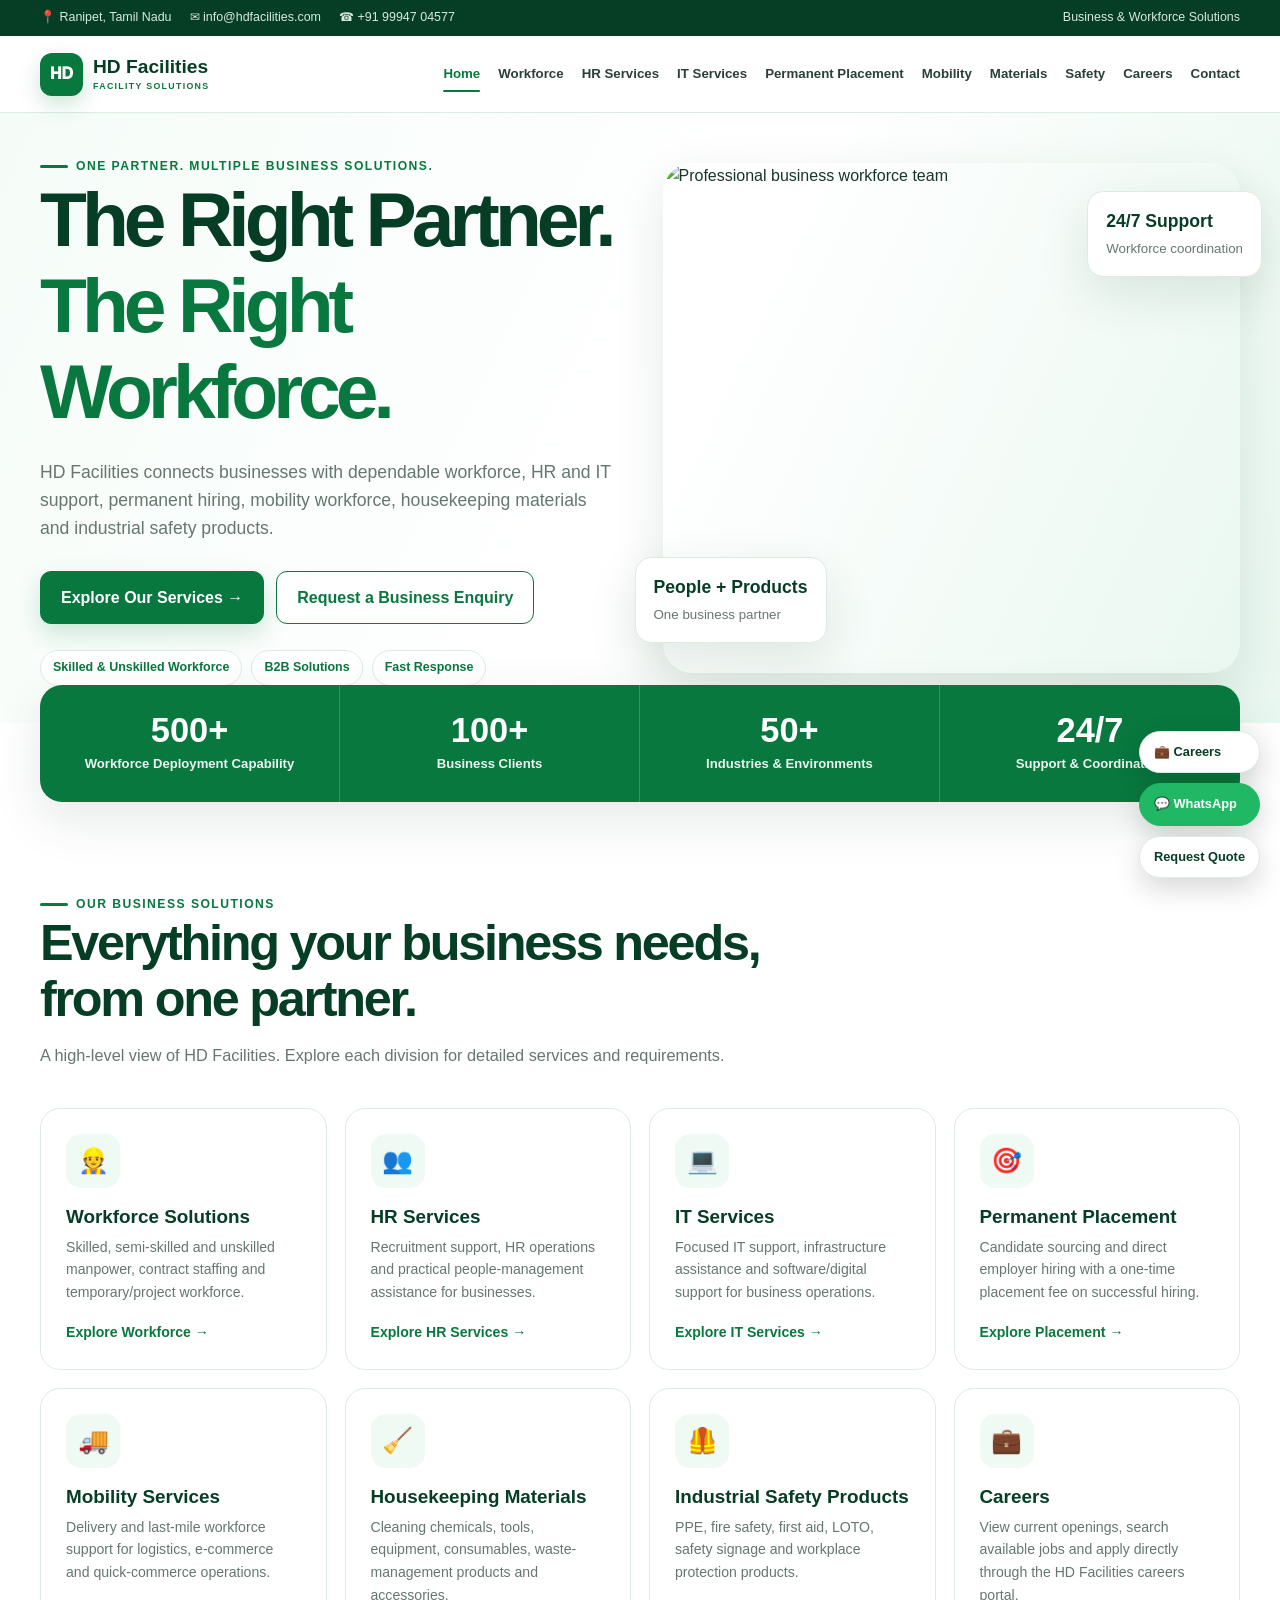
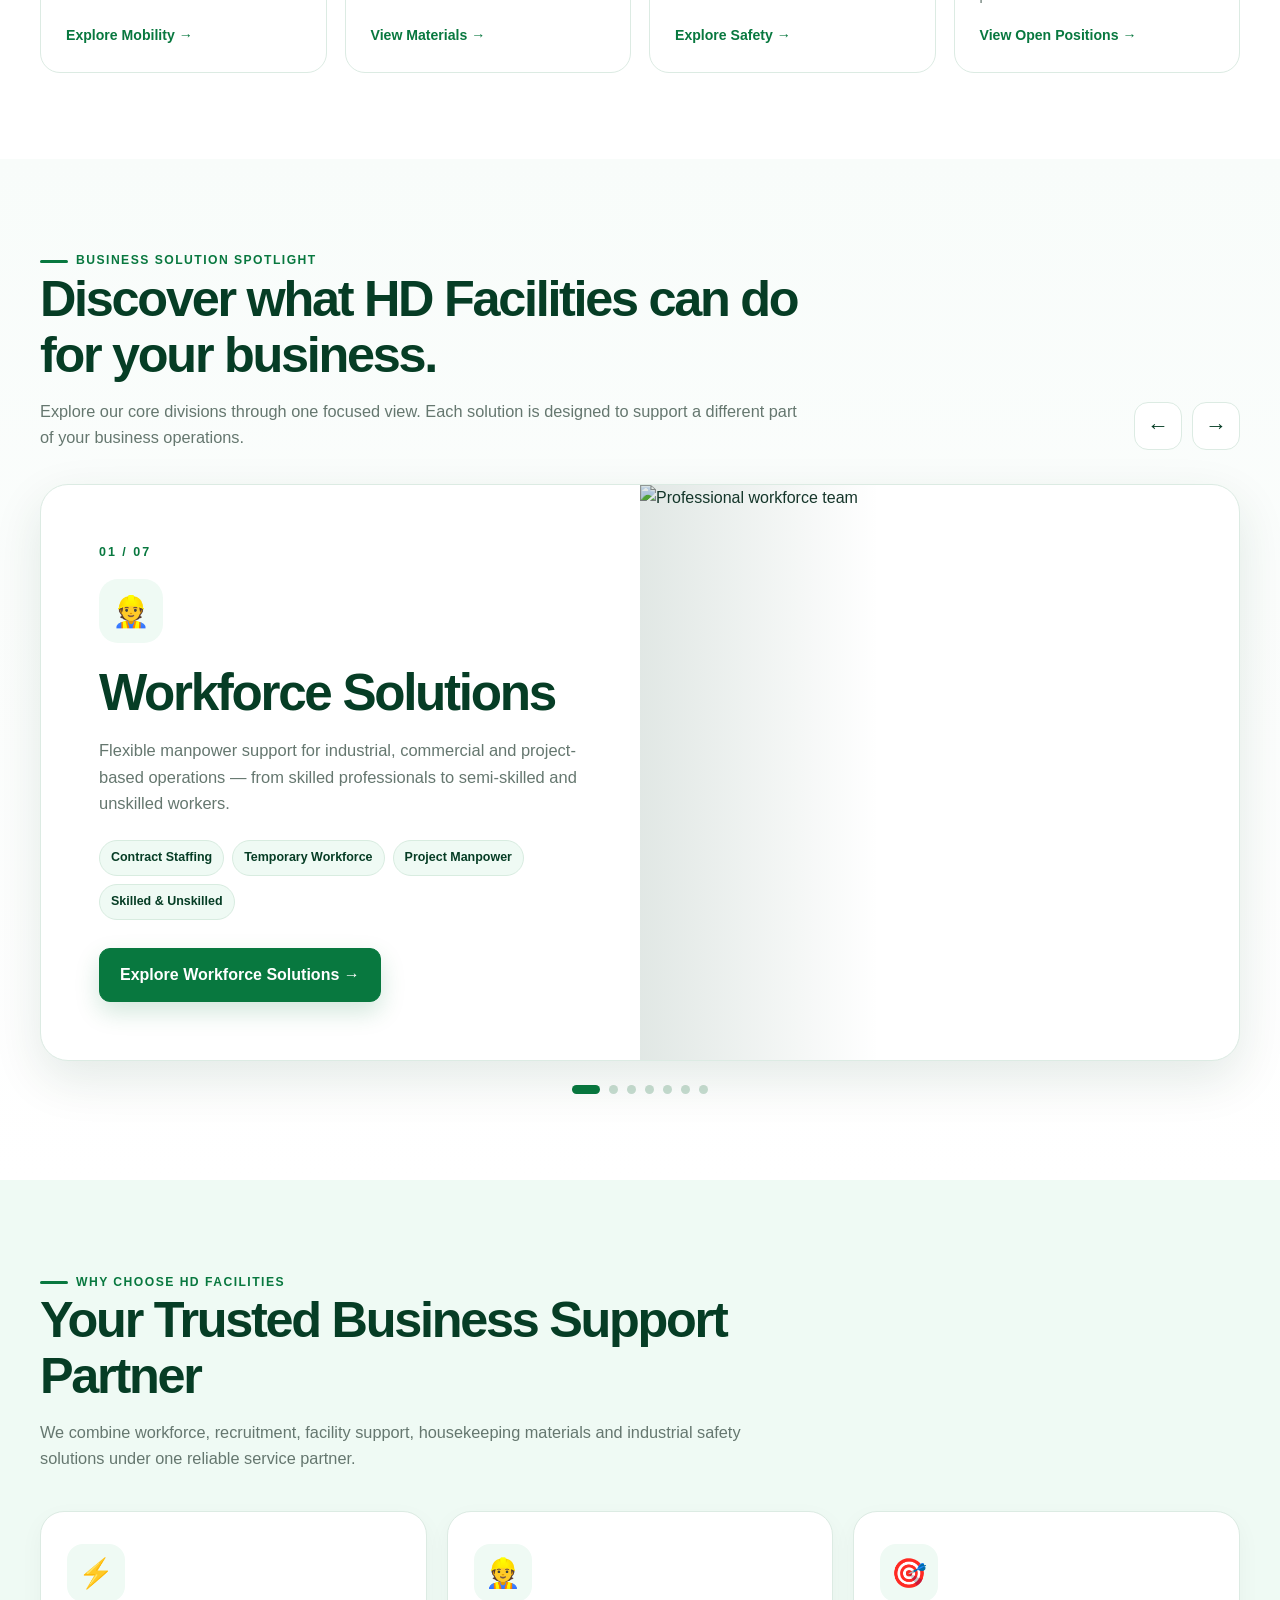
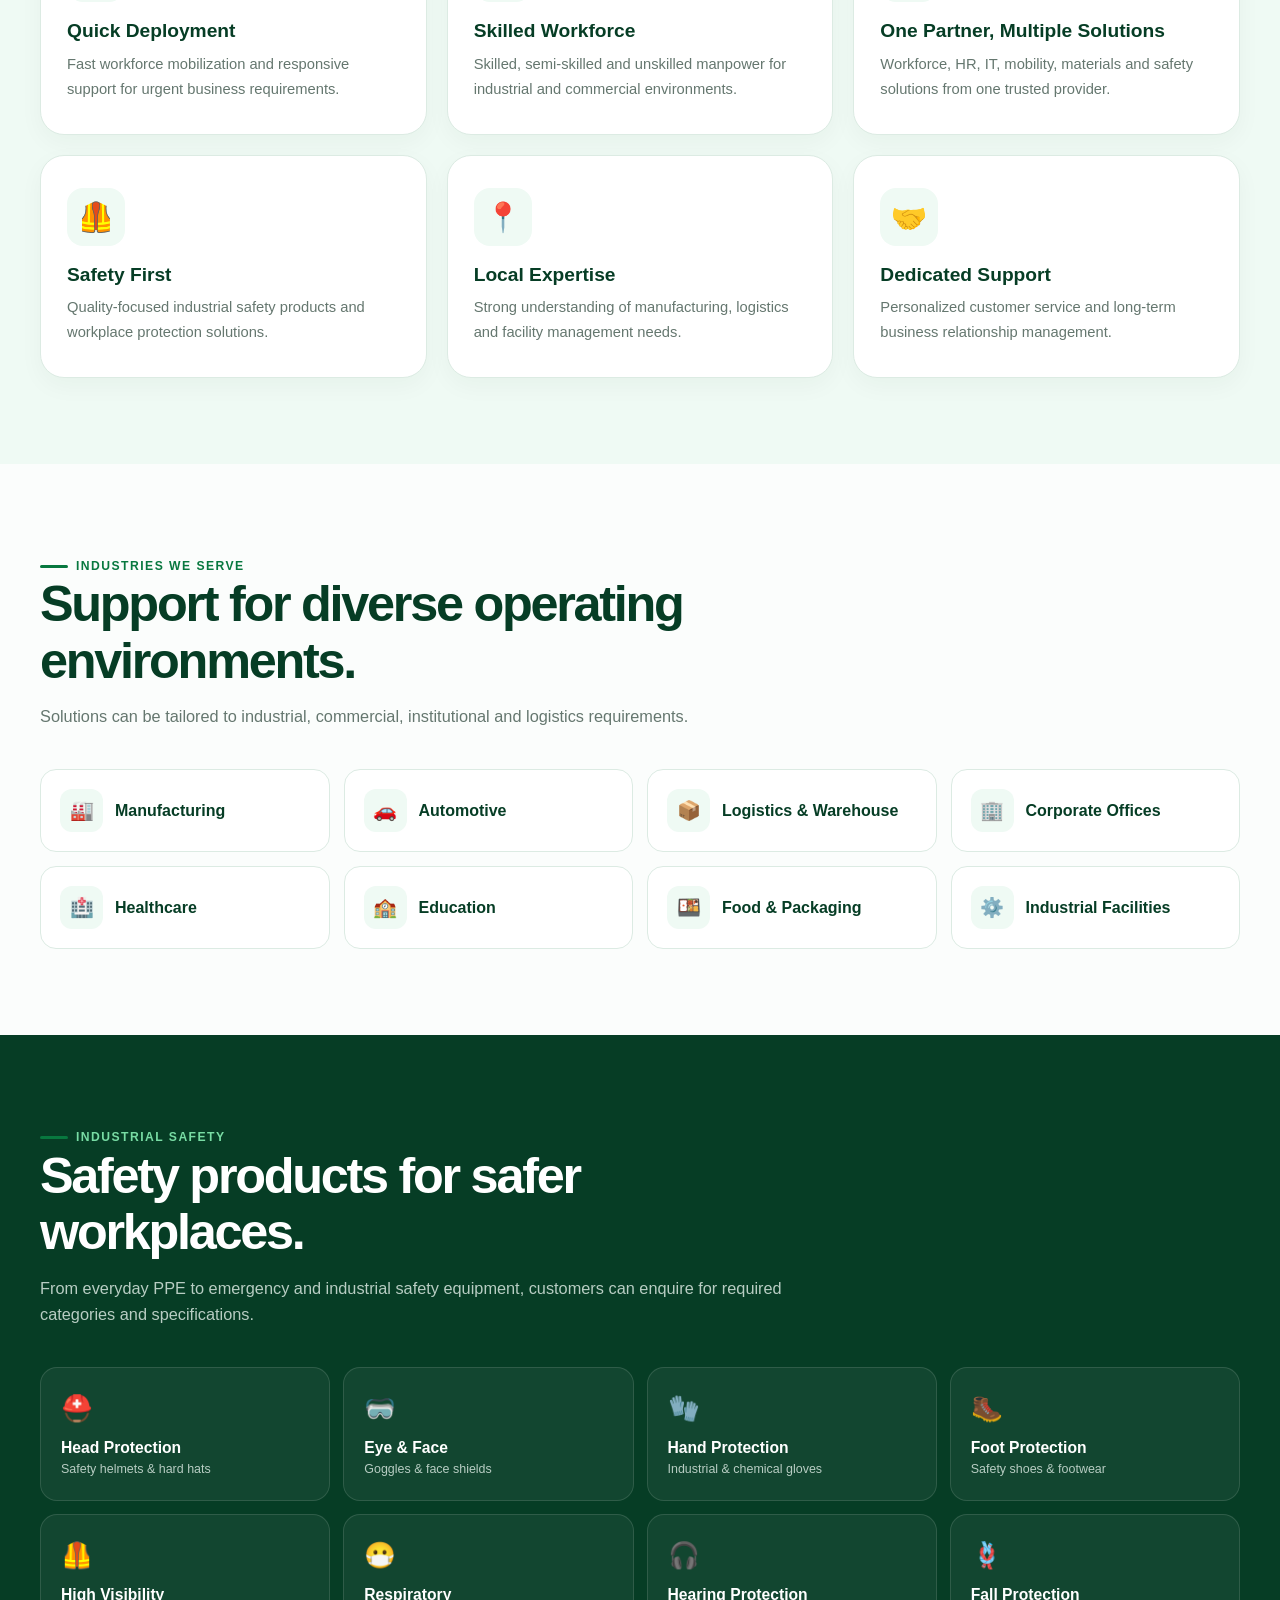
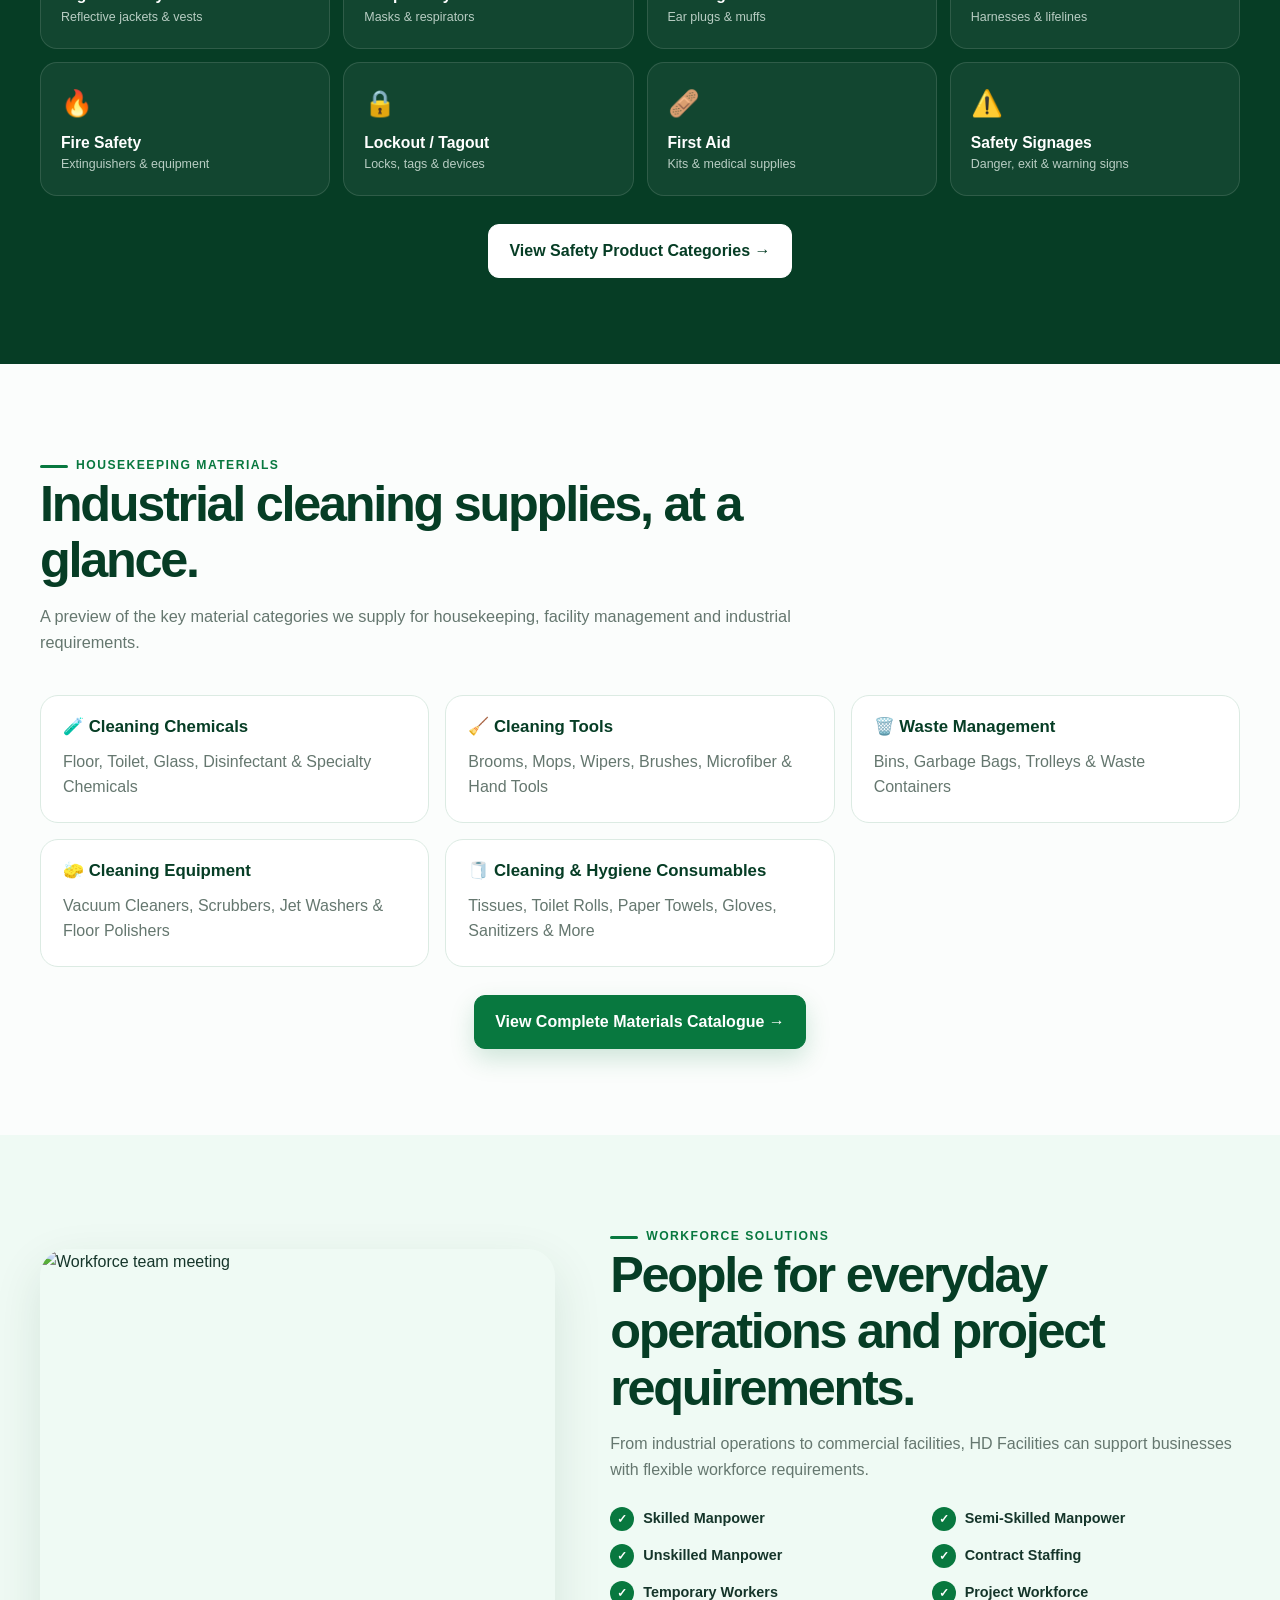
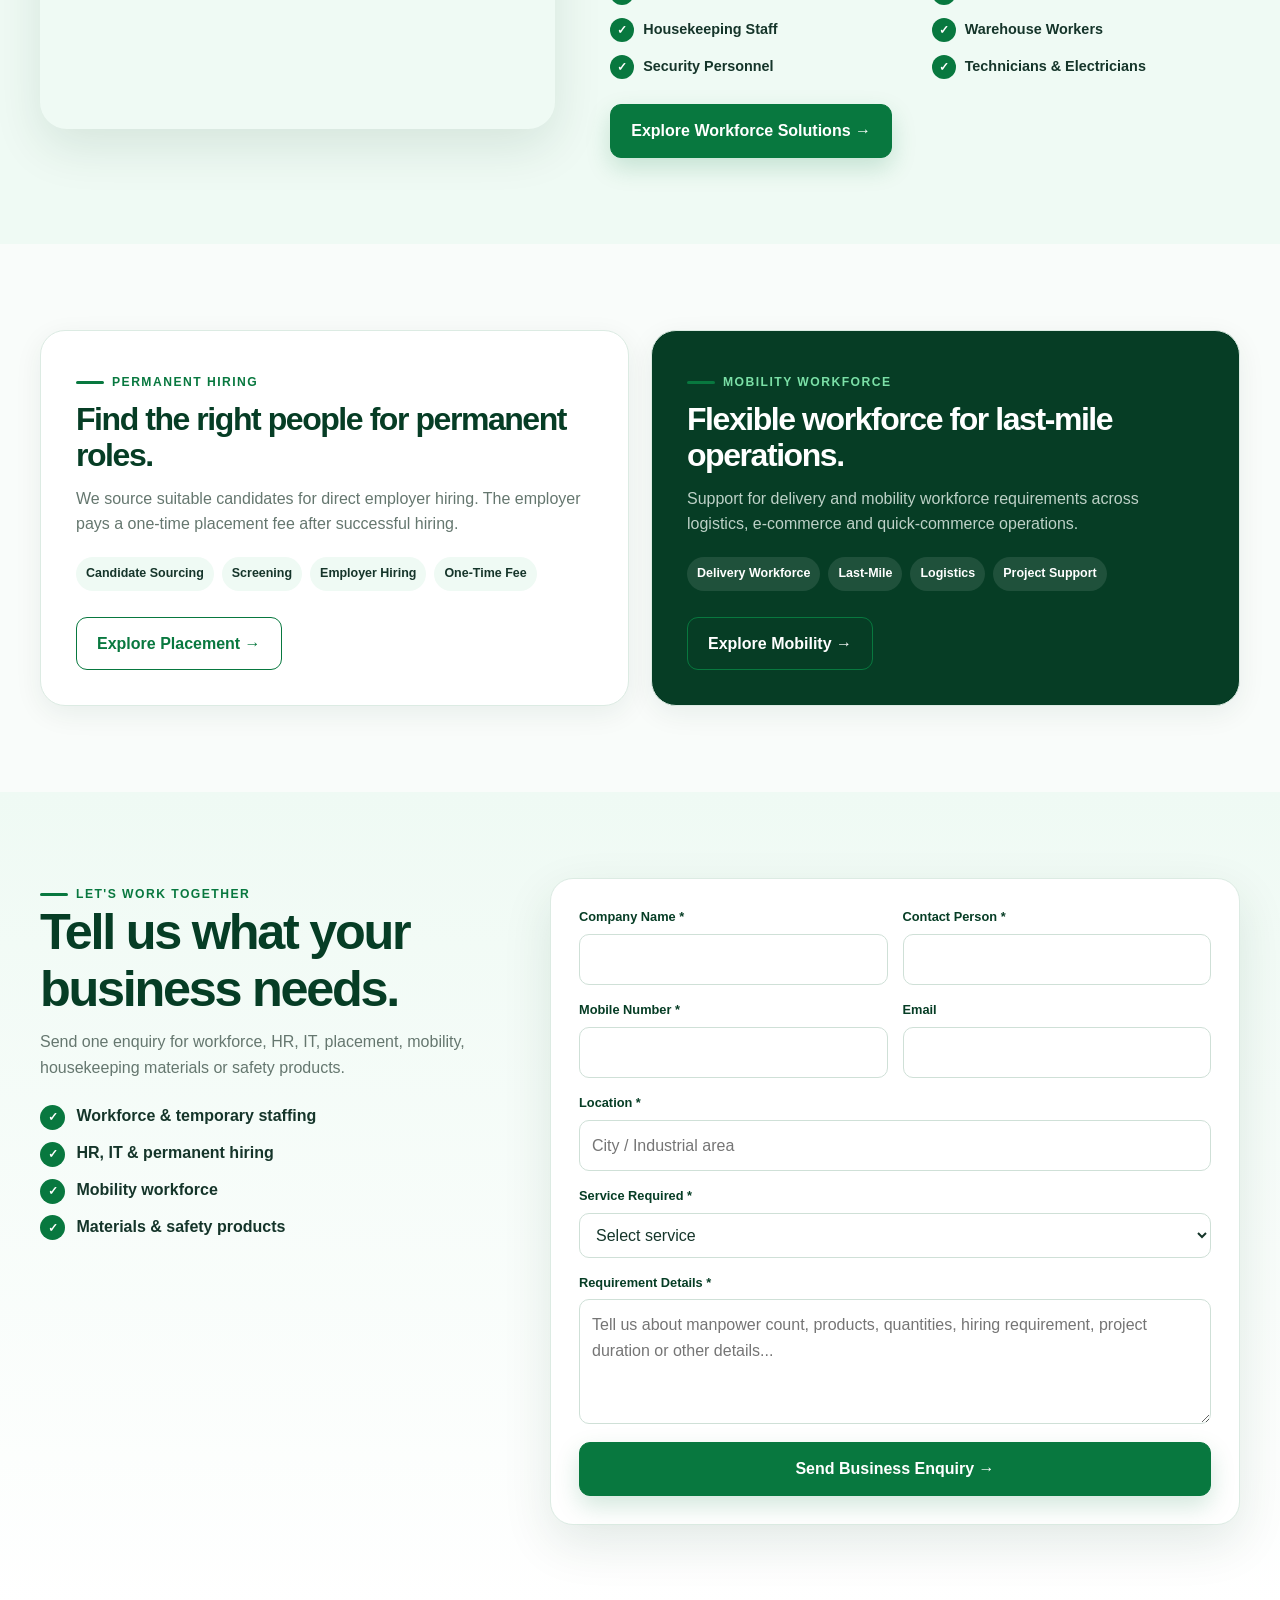
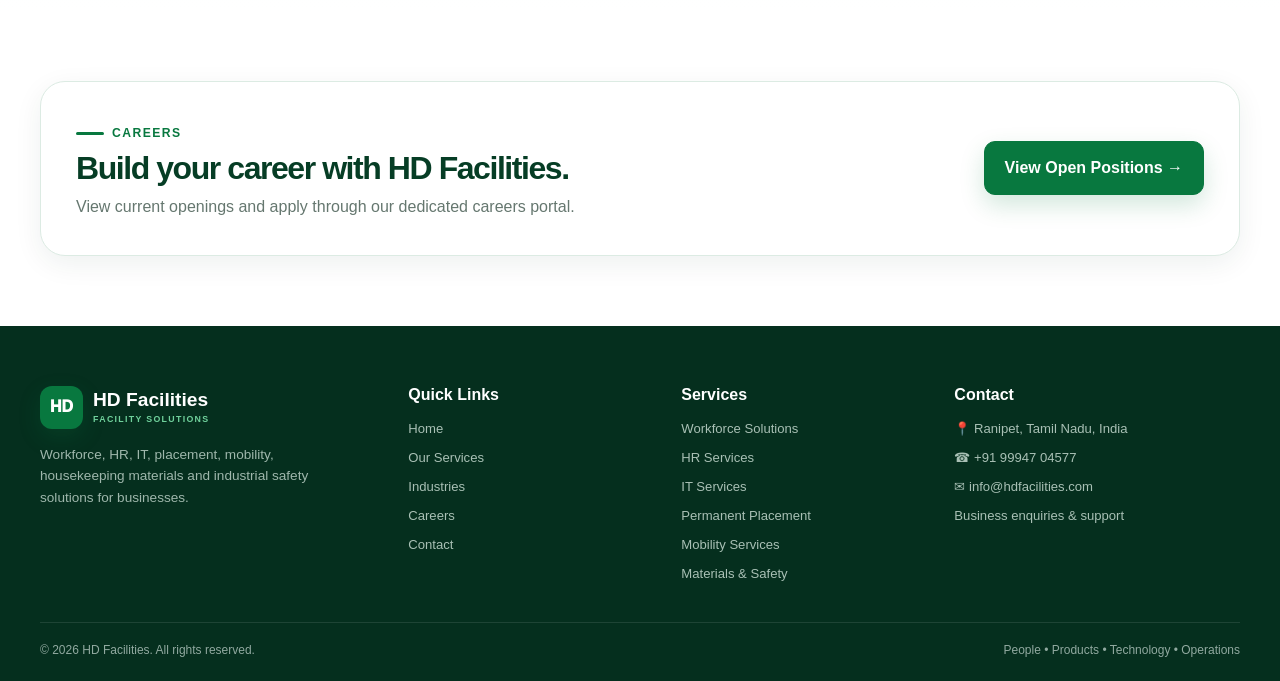
==== commit a752bc55: "update rotation careers fixed" ====
--- a/index.html
+++ b/index.html
@@ -33,7 +33,7 @@
 <main id="home">
 <section class="hero"><div class="container hero-grid">
 <div><div class="eyebrow">One partner. Multiple business solutions.</div>
-<h1>The Right People.<br><span>The Right Solution.</span></h1>
+<h1>The Right Partner.<br><span class="hero-rotator" aria-live="polite">The Right Workforce.</span></h1>
 <p>HD Facilities connects businesses with dependable workforce, HR and IT support, permanent hiring, mobility workforce, housekeeping materials and industrial safety products.</p>
 <div class="actions"><a class="btn btn-primary" href="#services">Explore Our Services →</a><a class="btn btn-outline" href="#contact">Request a Business Enquiry</a></div>
 <div class="hero-pills"><span class="pill">Skilled & Unskilled Workforce</span><span class="pill">B2B Solutions</span><span class="pill">Fast Response</span></div></div>
@@ -57,7 +57,68 @@
 <a class="service-card" href="careers.html"><div class="service-icon">💼</div><h3>Careers</h3><p>View current openings, search available jobs and apply directly through the HD Facilities careers portal.</p><span class="explore">View Open Positions →</span></a>
 </div></div></section>
 
-
+<section class="section spotlight-section" id="service-spotlight">
+  <div class="container">
+    <div class="spotlight-heading">
+      <div class="section-head">
+        <div class="eyebrow">Business solution spotlight</div>
+        <h2>Discover what HD Facilities can do for your business.</h2>
+        <p>Explore our core divisions through one focused view. Each solution is designed to support a different part of your business operations.</p>
+      </div>
+      <div class="spotlight-controls" aria-label="Service spotlight controls">
+        <button class="spotlight-arrow" id="spotPrev" aria-label="Previous service">←</button>
+        <button class="spotlight-arrow" id="spotNext" aria-label="Next service">→</button>
+      </div>
+    </div>
+
+    <div class="service-spotlight" id="serviceSpotlight">
+      <article class="spotlight-slide active" data-service="Workforce Solutions">
+        <div class="spotlight-content">
+          <span class="spotlight-number">01 / 07</span><div class="spotlight-icon">👷</div>
+          <h3>Workforce Solutions</h3>
+          <p>Flexible manpower support for industrial, commercial and project-based operations — from skilled professionals to semi-skilled and unskilled workers.</p>
+          <div class="spotlight-tags"><span>Contract Staffing</span><span>Temporary Workforce</span><span>Project Manpower</span><span>Skilled & Unskilled</span></div>
+          <a class="btn btn-primary" href="workforce.html">Explore Workforce Solutions →</a>
+        </div>
+        <div class="spotlight-image"><img src="https://images.unsplash.com/photo-1521737711867-e3b97375f902?auto=format&fit=crop&w=1200&q=85" alt="Professional workforce team"></div>
+      </article>
+
+      <article class="spotlight-slide" data-service="HR Services">
+        <div class="spotlight-content"><span class="spotlight-number">02 / 07</span><div class="spotlight-icon">👥</div><h3>HR Services</h3><p>Practical recruitment and HR support to help businesses manage people, hiring requirements and day-to-day workforce operations.</p><div class="spotlight-tags"><span>Recruitment Support</span><span>HR Operations</span><span>Candidate Screening</span><span>People Management</span></div><a class="btn btn-primary" href="hr-services.html">Explore HR Services →</a></div>
+        <div class="spotlight-image"><img src="https://images.unsplash.com/photo-1556761175-b413da4baf72?auto=format&fit=crop&w=1200&q=85" alt="HR professionals discussing business"></div>
+      </article>
+
+      <article class="spotlight-slide" data-service="IT Services">
+        <div class="spotlight-content"><span class="spotlight-number">03 / 07</span><div class="spotlight-icon">💻</div><h3>IT Services</h3><p>Focused technology support for business operations, including infrastructure assistance and practical digital solutions.</p><div class="spotlight-tags"><span>IT Support</span><span>Infrastructure</span><span>Business Systems</span><span>Digital Support</span></div><a class="btn btn-primary" href="it-services.html">Explore IT Services →</a></div>
+        <div class="spotlight-image"><img src="https://images.unsplash.com/photo-1517245386807-bb43f82c33c4?auto=format&fit=crop&w=1200&q=85" alt="IT professionals collaborating"></div>
+      </article>
+
+      <article class="spotlight-slide" data-service="Permanent Placement">
+        <div class="spotlight-content"><span class="spotlight-number">04 / 07</span><div class="spotlight-icon">🎯</div><h3>Permanent Placement</h3><p>We help employers find suitable candidates for long-term roles through direct sourcing, screening and successful placement.</p><div class="spotlight-tags"><span>Candidate Sourcing</span><span>Screening</span><span>Direct Hiring</span><span>One-Time Placement</span></div><a class="btn btn-primary" href="permanent-placement.html">Explore Permanent Placement →</a></div>
+        <div class="spotlight-image"><img src="https://images.unsplash.com/photo-1551836022-d5d88e9218df?auto=format&fit=crop&w=1200&q=85" alt="Professional interview and recruitment meeting"></div>
+      </article>
+
+      <article class="spotlight-slide" data-service="Mobility Services">
+        <div class="spotlight-content"><span class="spotlight-number">05 / 07</span><div class="spotlight-icon">🚚</div><h3>Mobility Services</h3><p>Workforce support for delivery, last-mile logistics, e-commerce and quick-commerce operations that need flexible field teams.</p><div class="spotlight-tags"><span>Delivery Workforce</span><span>Last-Mile</span><span>Logistics</span><span>Quick Commerce</span></div><a class="btn btn-primary" href="mobility-services.html">Explore Mobility Services →</a></div>
+        <div class="spotlight-image"><img src="https://images.unsplash.com/photo-1586528116311-ad8dd3c8310d?auto=format&fit=crop&w=1200&q=85" alt="Warehouse and logistics operations"></div>
+      </article>
+
+      <article class="spotlight-slide" data-service="Housekeeping Materials">
+        <div class="spotlight-content"><span class="spotlight-number">06 / 07</span><div class="spotlight-icon">🧹</div><h3>Housekeeping Materials</h3><p>Industrial cleaning materials, tools, equipment and consumables for daily facility and housekeeping requirements.</p><div class="spotlight-tags"><span>Cleaning Chemicals</span><span>Tools</span><span>Equipment</span><span>Consumables</span></div><a class="btn btn-primary" href="materials.html">Explore Materials →</a></div>
+        <div class="spotlight-image"><img src="https://images.unsplash.com/photo-1583947215259-38e31be8751f?auto=format&fit=crop&w=1200&q=85" alt="Professional cleaning supplies"></div>
+      </article>
+
+      <article class="spotlight-slide" data-service="Safety Products">
+        <div class="spotlight-content"><span class="spotlight-number">07 / 07</span><div class="spotlight-icon">🦺</div><h3>Industrial Safety Products</h3><p>Workplace protection products ranging from everyday PPE to fire safety, first aid and industrial safety equipment.</p><div class="spotlight-tags"><span>PPE</span><span>Fire Safety</span><span>First Aid</span><span>Workplace Protection</span></div><a class="btn btn-primary" href="safety.html">Explore Safety Products →</a></div>
+        <div class="spotlight-image"><img src="https://images.unsplash.com/photo-1504307651254-35680f356dfd?auto=format&fit=crop&w=1200&q=85" alt="Industrial safety equipment and construction worker"></div>
+      </article>
+    </div>
+
+    <div class="spotlight-dots" id="spotDots" aria-label="Select service spotlight">
+      <button class="active" aria-label="Workforce Solutions"></button><button aria-label="HR Services"></button><button aria-label="IT Services"></button><button aria-label="Permanent Placement"></button><button aria-label="Mobility Services"></button><button aria-label="Housekeeping Materials"></button><button aria-label="Safety Products"></button>
+    </div>
+  </div>
+</section>
 
 <section class="section features workforce" id="why-us">
     <div class="container">
@@ -237,6 +298,43 @@
 const menuBtn=document.getElementById("menuBtn"),nav=document.getElementById("navLinks");
 menuBtn.addEventListener("click",()=>nav.classList.toggle("open"));
 document.querySelectorAll("#navLinks a").forEach(a=>a.addEventListener("click",()=>nav.classList.remove("open")));
+
+
+// Homepage rotating service spotlight
+(function(){
+  const slides = Array.from(document.querySelectorAll('.spotlight-slide'));
+  const dots = Array.from(document.querySelectorAll('#spotDots button'));
+  const prev = document.getElementById('spotPrev');
+  const next = document.getElementById('spotNext');
+  const spotlight = document.getElementById('serviceSpotlight');
+  const heroRotator = document.querySelector('.hero-rotator');
+  if(!slides.length) return;
+  let current = 0;
+  let timer;
+  const heroWords = ['The Right Workforce.','The Right Talent.','The Right Support.','The Right Solution.'];
+  let heroIndex = 0;
+
+  function show(index){
+    current = (index + slides.length) % slides.length;
+    slides.forEach((slide,i)=>slide.classList.toggle('active',i===current));
+    dots.forEach((dot,i)=>{dot.classList.toggle('active',i===current);dot.setAttribute('aria-current',i===current?'true':'false');});
+  }
+  function start(){ clearInterval(timer); timer=setInterval(()=>show(current+1),5500); }
+  prev?.addEventListener('click',()=>{show(current-1);start();});
+  next?.addEventListener('click',()=>{show(current+1);start();});
+  dots.forEach((dot,i)=>dot.addEventListener('click',()=>{show(i);start();}));
+  spotlight?.addEventListener('mouseenter',()=>clearInterval(timer));
+  spotlight?.addEventListener('mouseleave',start);
+  start();
+
+  if(heroRotator){
+    setInterval(()=>{
+      heroRotator.classList.add('changing');
+      setTimeout(()=>{heroIndex=(heroIndex+1)%heroWords.length;heroRotator.textContent=heroWords[heroIndex];heroRotator.classList.remove('changing');},180);
+    },3200);
+  }
+})();
+
 document.getElementById("year").textContent=new Date().getFullYear();
 document.getElementById("enquiryForm").addEventListener("submit",async e=>{
  e.preventDefault(); const form=e.target,status=document.getElementById("formStatus"); status.style.display="block"; status.textContent="Sending your enquiry...";
--- a/style.css
+++ b/style.css
@@ -1,148 +1,834 @@
-
-:root{--g:#08783f;--g2:#0a9650;--d:#082f20;--i:#142b22;--m:#65766f;--l:#eff9f3;--b:#dce9e2;--s:0 20px 60px rgba(8,47,32,.10);--r:22px;--max:1180px}*{box-sizing:border-box;margin:0;padding:0}html{scroll-behavior:smooth}body{font-family:Inter,Segoe UI,Arial,sans-serif;color:var(--i);line-height:1.6}a{text-decoration:none;color:inherit}img{display:block;width:100%;object-fit:cover}.container{width:min(calc(100% - 36px),var(--max));margin:auto}.section{padding:88px 0}.eyebrow{display:inline-flex;gap:9px;align-items:center;color:var(--g);font-size:.76rem;font-weight:900;text-transform:uppercase;letter-spacing:.13em}.eyebrow:before{content:"";width:28px;height:3px;background:var(--g);border-radius:8px}h1,h2,h3{line-height:1.12;color:var(--d)}h1{font-size:clamp(3rem,6vw,5.2rem);letter-spacing:-.065em}h2{font-size:clamp(2rem,4vw,3.2rem);letter-spacing:-.045em}h3{font-size:1.25rem}p{color:var(--m)}.section-head{max-width:760px;margin-bottom:42px}.section-head p{margin-top:15px;font-size:1.04rem}header{position:sticky;top:0;z-index:1000;background:rgba(255,255,255,.97);backdrop-filter:blur(16px);border-bottom:1px solid var(--b)}.nav{min-height:76px;display:flex;align-items:center;justify-content:space-between;gap:20px}.logo{display:flex;align-items:center;gap:10px;font-weight:950;color:var(--d);font-size:1.25rem}.logo-mark{width:43px;height:43px;border-radius:12px;background:var(--g);color:#fff;display:grid;place-items:center;font-weight:950}.logo small{display:block;color:var(--g);font-size:.56rem;letter-spacing:.13em}.nav-links{display:flex;align-items:center;gap:19px;font-size:.87rem;font-weight:800}.nav-links a{padding:10px 3px}.nav-links a:hover,.nav-links a.active{color:var(--g)}.nav-quote{padding:11px 16px!important;background:var(--g);color:#fff!important;border-radius:10px}.menu{display:none;border:0;background:none;font-size:1.6rem;color:var(--d)}.hero,.page-hero{background:linear-gradient(120deg,#f4fbf7,#fff 48%,#eaf7ef)}.hero{padding:95px 0 80px}.hero-grid{display:grid;grid-template-columns:1.02fr .98fr;gap:65px;align-items:center}.hero p,.page-hero p{font-size:1.1rem;max-width:760px;margin:20px 0 30px}.hero h1 span{color:var(--g)}.actions{display:flex;flex-wrap:wrap;gap:12px}.btn{display:inline-flex;align-items:center;justify-content:center;gap:8px;border:0;border-radius:12px;padding:14px 20px;min-height:50px;font-weight:900;cursor:pointer;transition:.25s}.btn-primary{background:var(--g);color:#fff;box-shadow:0 10px 25px rgba(8,120,63,.18)}.btn-primary:hover{background:var(--d);transform:translateY(-2px)}.btn-outline{background:#fff;border:1px solid #b9d6c7;color:var(--d)}.hero-media{position:relative}.hero-media img{height:490px;border-radius:30px;border:8px solid #fff;box-shadow:var(--s)}.badge{position:absolute;background:#fff;border:1px solid var(--b);padding:15px 18px;border-radius:16px;box-shadow:0 16px 40px rgba(8,47,32,.16)}.badge strong{display:block;color:var(--d)}.badge small{color:var(--m)}.badge.one{left:-28px;bottom:35px}.badge.two{right:-20px;top:35px}.cards{display:grid;grid-template-columns:repeat(3,1fr);gap:20px}.card{background:#fff;border:1px solid var(--b);border-radius:var(--r);overflow:hidden;box-shadow:0 8px 30px rgba(8,47,32,.05);transition:.25s}.card:hover{transform:translateY(-6px);box-shadow:var(--s)}.card img{height:205px}.card-body{padding:25px}.card-body p{margin:10px 0 18px}.icon{width:48px;height:48px;border-radius:14px;background:var(--l);display:grid;place-items:center;font-size:1.4rem;margin-bottom:16px}.link{color:var(--g);font-weight:900}.soft{background:#f7faf8}.grid-4{display:grid;grid-template-columns:repeat(4,1fr);gap:15px}.mini{padding:21px;border:1px solid var(--b);border-radius:17px;background:#fff}.mini strong{display:block;color:var(--d);margin-bottom:5px}.split{display:grid;grid-template-columns:.9fr 1.1fr;gap:60px;align-items:center}.split img{height:500px;border-radius:28px;box-shadow:var(--s)}.list{display:grid;gap:12px;margin-top:25px}.list div{display:flex;gap:10px;align-items:flex-start}.tick{width:25px;height:25px;flex:0 0 25px;border-radius:50%;background:var(--g);color:#fff;display:grid;place-items:center;font-size:.72rem;font-weight:900}.pills{display:flex;flex-wrap:wrap;gap:9px;margin-top:20px}.pill{padding:8px 12px;border-radius:999px;background:var(--l);color:var(--g);font-weight:800;font-size:.83rem}.cta{padding:45px;border-radius:27px;background:linear-gradient(120deg,var(--g),#0a9c54);color:#fff;display:flex;align-items:center;justify-content:space-between;gap:25px;box-shadow:var(--s)}.cta h2{color:#fff}.cta p{color:#e0f2e8;margin-top:8px}.cta .btn{background:#fff;color:var(--d)}.page-hero{padding:72px 0}.breadcrumb{font-size:.8rem;color:var(--g);font-weight:850;margin-bottom:14px}.catalog{display:grid;grid-template-columns:repeat(3,1fr);gap:16px}.catalog-card{padding:24px;border:1px solid var(--b);border-radius:18px;background:#fff}.catalog-card ul{list-style:none;display:grid;gap:8px;margin-top:15px;color:var(--m);font-size:.9rem}.catalog-card li:before{content:"✓";color:var(--g);font-weight:900;margin-right:7px}.form-section{background:linear-gradient(180deg,#eff9f3,#fff)}.form-wrap{display:grid;grid-template-columns:.75fr 1.25fr;gap:55px;align-items:start}.form-info{position:sticky;top:110px}.form-info p{margin-top:15px}.form-points{display:grid;gap:12px;margin-top:25px}.form-points div{display:flex;gap:10px;align-items:center;font-weight:750}form{background:#fff;border:1px solid var(--b);border-radius:24px;padding:30px;box-shadow:var(--s)}.form-grid{display:grid;grid-template-columns:1fr 1fr;gap:16px}.field{display:grid;gap:7px}.full{grid-column:1/-1}label{font-size:.82rem;font-weight:850;color:var(--d)}input,select,textarea{width:100%;border:1px solid #cfe0d7;border-radius:11px;padding:13px 14px;font:inherit;color:var(--i);outline:none;background:#fff}input:focus,select:focus,textarea:focus{border-color:var(--g);box-shadow:0 0 0 3px #e1f4e9}textarea{min-height:145px;resize:vertical}.form-status{display:none;margin-top:12px;padding:12px;border-radius:10px;font-size:.9rem}footer{background:#052f1e;color:#d4e4dc;padding:60px 0 24px}.footer-grid{display:grid;grid-template-columns:1.35fr 1fr 1fr 1.2fr;gap:40px}footer h3{color:#fff;font-size:1rem;margin-bottom:15px}footer p,footer li{color:#a9c0b5;font-size:.88rem}footer ul{list-style:none;display:grid;gap:8px}.footer-brand .logo{color:#fff;margin-bottom:14px}.footer-brand .logo small{color:#70d19c}.footer-bottom{border-top:1px solid rgba(255,255,255,.1);margin-top:40px;padding-top:18px;display:flex;justify-content:space-between;font-size:.78rem}.whatsapp{position:fixed;right:20px;bottom:20px;width:57px;height:57px;border-radius:50%;background:#20b765;color:#fff;display:grid;place-items:center;font-size:1.5rem;z-index:900;box-shadow:0 12px 30px rgba(0,0,0,.2)}
-@media(max-width:1000px){.nav-links{display:none;position:absolute;top:76px;left:14px;right:14px;background:#fff;border:1px solid var(--b);border-radius:16px;padding:12px;box-shadow:var(--s);flex-direction:column;align-items:stretch;gap:2px}.nav-links.open{display:flex}.nav-links a{padding:12px}.menu{display:block}.hero-grid,.split,.form-wrap{grid-template-columns:1fr}.hero-media{max-width:700px}.form-info{position:static}.grid-4{grid-template-columns:repeat(2,1fr)}.footer-grid{grid-template-columns:repeat(2,1fr)}}
-@media(max-width:700px){.container{width:min(calc(100% - 26px),var(--max))}.section{padding:65px 0}.hero{padding:65px 0}.hero h1{font-size:2.7rem}.hero-media img{height:350px}.badge.one{left:0;bottom:15px}.badge.two{right:0;top:15px}.cards,.catalog{grid-template-columns:1fr}.grid-4{grid-template-columns:1fr}.form-grid{grid-template-columns:1fr}.full{grid-column:auto}.split img{height:380px}.cta{padding:32px;flex-direction:column;align-items:flex-start}.footer-grid{grid-template-columns:1fr}.footer-bottom{flex-direction:column;gap:8px}}
-.topbar{background:var(--dg);color:#d8e9e0;font-size:.78rem}.topbar .inner{height:36px;display:flex;justify-content:space-between;align-items:center}.topbar span{margin-right:20px}.navbar{position:sticky;top:0;z-index:1000;background:rgba(255,255,255,.95);backdrop-filter:blur(14px);border-bottom:1px solid var(--line)}.nav{height:76px;display:flex;align-items:center;justify-content:space-between}.brand{display:flex;align-items:center;gap:10px;font-weight:900}.brand-mark{width:43px;height:43px;border-radius:12px;background:var(--g);color:#fff;display:grid;place-items:center;box-shadow:0 8px 22px rgba(8,120,63,.2)}.brand-name{font-size:1.2rem;color:var(--dg)}.brand-name small{display:block;color:var(--g);font-size:.55rem;letter-spacing:.15em}.nav-links{display:flex;align-items:center;gap:23px;font-size:.86rem;font-weight:800}.nav-links a{position:relative;padding:7px 0}.nav-links a:after{content:"";position:absolute;left:0;bottom:0;width:0;height:2px;background:var(--g);transition:.25s}.nav-links a:hover:after{width:100%}.nav-cta{background:var(--g);color:#fff!important;padding:11px 16px!important;border-radius:10px}.nav-cta:after{display:none}.menu{display:none;border:0;background:none;font-size:1.7rem;color:var(--dg)}
-
-    .features{
-    background:linear-gradient(180deg,#fff,#f8fcfa);
-}
+/* =========================================================
+   HD FACILITIES — MASTER STYLESHEET
+   Clean single-source stylesheet for all public pages
+   ========================================================= */
+
+:root{
+  --g:#08783f;
+  --g2:#0a9650;
+  --dg:#063d25;
+  --ink:#15352a;
+  --muted:#65776f;
+  --soft:#effaf4;
+  --line:#dcebe3;
+  --white:#ffffff;
+  --shadow:0 18px 50px rgba(6,61,37,.11);
+  --shadow-sm:0 8px 28px rgba(6,61,37,.07);
+  --radius:22px;
+  --max:1200px;
+}
+
+*{box-sizing:border-box;margin:0;padding:0}
+html{scroll-behavior:smooth}
+body{
+  font-family:Inter,"Segoe UI",Arial,sans-serif;
+  color:var(--ink);
+  background:var(--white);
+  line-height:1.6;
+  overflow-x:hidden;
+}
+a{text-decoration:none;color:inherit}
+img{display:block;width:100%;object-fit:cover}
+button,input,select,textarea{font:inherit}
+button{cursor:pointer}
+
+.container{width:min(calc(100% - 36px),var(--max));margin-inline:auto}
+.section{padding:86px 0}
+
+/* Typography */
+h1,h2,h3,h4{color:var(--dg);line-height:1.12}
+h1{font-size:clamp(2.8rem,6vw,5.4rem);letter-spacing:-.065em}
+h2{font-size:clamp(2rem,4vw,3.15rem);letter-spacing:-.045em}
+h3{font-size:1.25rem}
+p{color:var(--muted)}
+
+.eyebrow{
+  display:inline-flex;
+  align-items:center;
+  gap:8px;
+  color:var(--g);
+  font-weight:900;
+  text-transform:uppercase;
+  letter-spacing:.12em;
+  font-size:.76rem;
+}
+.eyebrow:before{
+  content:"";
+  width:28px;
+  height:3px;
+  border-radius:999px;
+  background:var(--g);
+}
+.section-head{max-width:760px;margin-bottom:40px}
+.section-head p{margin-top:14px;font-size:1.02rem}
+
+/* =========================================================
+   HEADER / NAVIGATION
+   ========================================================= */
+.topbar{
+  background:var(--dg);
+  color:#d8e9e0;
+  font-size:.78rem;
+}
+.topbar .inner{
+  min-height:36px;
+  display:flex;
+  align-items:center;
+  justify-content:space-between;
+  gap:20px;
+}
+.topbar span{margin-right:18px;white-space:nowrap}
+
+.navbar{
+  position:sticky;
+  top:0;
+  z-index:1000;
+  background:rgba(255,255,255,.96);
+  backdrop-filter:blur(14px);
+  -webkit-backdrop-filter:blur(14px);
+  border-bottom:1px solid var(--line);
+}
+
+.nav{
+  min-height:76px;
+  display:flex;
+  align-items:center;
+  justify-content:space-between;
+  gap:22px;
+  position:relative;
+}
+
+.brand,
+.logo{
+  display:flex;
+  align-items:center;
+  gap:10px;
+  font-weight:900;
+  flex-shrink:0;
+}
+.brand-mark,
+.logo-mark{
+  width:43px;
+  height:43px;
+  border-radius:12px;
+  background:var(--g);
+  color:#fff;
+  display:grid;
+  place-items:center;
+  font-weight:950;
+  box-shadow:0 8px 22px rgba(8,120,63,.20);
+}
+.brand-name,
+.logo > span:last-child{
+  font-size:1.2rem;
+  line-height:1.08;
+  color:var(--dg);
+}
+.brand-name small,
+.logo small{
+  display:block;
+  color:var(--g);
+  font-size:.55rem;
+  letter-spacing:.15em;
+  margin-top:4px;
+}
+
+.nav-links{
+  display:flex;
+  align-items:center;
+  gap:18px;
+  font-size:.83rem;
+  font-weight:850;
+}
+.nav-links a{
+  position:relative;
+  padding:8px 0;
+  white-space:nowrap;
+  color:#2b4037;
+  transition:color .2s ease,background .2s ease;
+}
+.nav-links a:after{
+  content:"";
+  position:absolute;
+  left:0;
+  bottom:1px;
+  width:0;
+  height:2px;
+  border-radius:999px;
+  background:var(--g);
+  transition:width .22s ease;
+}
+.nav-links a:hover,
+.nav-links a.active{color:var(--g)}
+.nav-links a:hover:after,
+.nav-links a.active:after{width:100%}
+
+.nav-cta,
+.nav-quote{
+  background:var(--g)!important;
+  color:#fff!important;
+  padding:11px 16px!important;
+  border-radius:10px;
+  box-shadow:0 8px 20px rgba(8,120,63,.15);
+}
+.nav-cta:after,
+.nav-quote:after{display:none!important}
+
+.menu{
+  display:none;
+  width:44px;
+  height:44px;
+  align-items:center;
+  justify-content:center;
+  border:1px solid var(--line);
+  border-radius:11px;
+  background:#fff;
+  color:var(--dg);
+  font-size:1.45rem;
+  line-height:1;
+  flex-shrink:0;
+}
+.menu:hover{border-color:#b7d7c6;background:var(--soft)}
+
+/* =========================================================
+   BUTTONS
+   ========================================================= */
+.btn{
+  display:inline-flex;
+  align-items:center;
+  justify-content:center;
+  gap:8px;
+  min-height:50px;
+  padding:13px 20px;
+  border:1px solid var(--g);
+  border-radius:11px;
+  font-weight:900;
+  transition:transform .22s ease,background .22s ease,border-color .22s ease,box-shadow .22s ease;
+}
+.btn-primary{
+  background:var(--g);
+  color:#fff;
+  box-shadow:0 10px 25px rgba(8,120,63,.18);
+}
+.btn-primary:hover{background:var(--dg);border-color:var(--dg);transform:translateY(-2px)}
+.btn-outline{background:#fff;color:var(--g)}
+.btn-outline:hover{background:var(--soft);transform:translateY(-2px)}
+.actions{display:flex;flex-wrap:wrap;gap:12px}
+
+/* =========================================================
+   HOME HERO
+   ========================================================= */
+.hero{
+  background:linear-gradient(115deg,#f5fcf8 0%,#fff 52%,#e8f7ef 100%);
+  overflow:hidden;
+}
+.hero-grid{
+  min-height:610px;
+  display:grid;
+  grid-template-columns:1fr 1fr;
+  gap:45px;
+  align-items:center;
+}
+.hero h1 span{color:var(--g)}
+.hero p{
+  max-width:650px;
+  margin:24px 0 28px;
+  font-size:1.1rem;
+}
+.hero-pills{display:flex;flex-wrap:wrap;gap:9px;margin-top:26px}
+.pill{
+  background:#fff;
+  border:1px solid var(--line);
+  border-radius:999px;
+  padding:7px 12px;
+  color:var(--g);
+  font-size:.78rem;
+  font-weight:850;
+}
+.hero-visual{height:510px;position:relative}
+.hero-visual img,
+.hero-media img{
+  height:100%;
+  border-radius:30px;
+  object-fit:cover;
+  box-shadow:var(--shadow);
+}
+.hero-card,
+.badge{
+  position:absolute;
+  background:#fff;
+  border:1px solid var(--line);
+  border-radius:16px;
+  padding:15px 18px;
+  box-shadow:var(--shadow);
+}
+.hero-card strong,
+.badge strong{display:block;color:var(--dg);font-size:1.1rem}
+.hero-card small,
+.badge small{color:var(--muted)}
+.hc1,.badge.one{left:-28px;bottom:30px}
+.hc2,.badge.two{right:-22px;top:28px}
+
+/* Older page hero support */
+.page-hero{
+  padding:72px 0;
+  background:linear-gradient(120deg,#f4fbf7,#fff 48%,#eaf7ef);
+}
+.page-hero p{font-size:1.08rem;max-width:760px;margin:20px 0 0}
+.breadcrumb{font-size:.8rem;color:var(--g);font-weight:850;margin-bottom:14px}
+.hero-media{position:relative;height:490px}
+
+/* =========================================================
+   STATS
+   ========================================================= */
+.stats{margin-top:-38px;position:relative;z-index:5}
+.stats-grid{
+  display:grid;
+  grid-template-columns:repeat(4,1fr);
+  background:var(--g);
+  color:#fff;
+  border-radius:22px;
+  overflow:hidden;
+  box-shadow:var(--shadow);
+}
+.stat{text-align:center;padding:27px 18px;border-right:1px solid rgba(255,255,255,.20)}
+.stat:last-child{border-right:0}
+.stat strong{display:block;font-size:2.15rem;line-height:1.1}
+.stat span{font-size:.82rem;opacity:.92;font-weight:750}
+
+/* =========================================================
+   HOME SERVICES
+   ========================================================= */
+.service-grid{display:grid;grid-template-columns:repeat(4,1fr);gap:18px}
+.service-card{
+  border:1px solid var(--line);
+  border-radius:20px;
+  background:#fff;
+  padding:25px;
+  min-height:260px;
+  display:flex;
+  flex-direction:column;
+  transition:.28s ease;
+}
+.service-card:hover{
+  transform:translateY(-7px);
+  box-shadow:var(--shadow);
+  border-color:#b9d8c8;
+}
+.service-icon,
+.icon{
+  width:54px;
+  height:54px;
+  border-radius:15px;
+  background:var(--soft);
+  display:grid;
+  place-items:center;
+  font-size:1.55rem;
+  margin-bottom:18px;
+}
+.service-card h3{font-size:1.18rem}
+.service-card p{font-size:.88rem;margin:9px 0 18px}
+.explore,.link{margin-top:auto;color:var(--g);font-weight:900;font-size:.88rem}
+
+/* =========================================================
+   FEATURE / WHY US
+   ========================================================= */
+.features{background:linear-gradient(180deg,#fff,#f8fcfa)}
+.workforce,.soft{background:var(--soft)}
+.feature-grid,
+.split{
+  display:grid;
+  grid-template-columns:.9fr 1.1fr;
+  gap:55px;
+  align-items:center;
+}
+.feature-img{height:480px;border-radius:27px;overflow:hidden;box-shadow:var(--shadow)}
+.feature-img img{height:100%}
+.split img{height:500px;border-radius:28px;box-shadow:var(--shadow)}
+
+.feature-cards{display:grid;grid-template-columns:repeat(3,1fr);gap:20px}
+.feature-card{
+  position:relative;
+  background:#fff;
+  border:1px solid var(--line);
+  border-radius:24px;
+  padding:32px 26px;
+  overflow:hidden;
+  transition:.35s ease;
+  box-shadow:0 8px 24px rgba(6,61,37,.04);
+}
+.feature-card:before{
+  content:"";
+  position:absolute;
+  left:0;
+  top:0;
+  width:4px;
+  height:100%;
+  background:var(--g);
+  transform:scaleY(0);
+  transform-origin:bottom;
+  transition:.35s ease;
+}
+.feature-card:hover{transform:translateY(-6px);box-shadow:var(--shadow)}
+.feature-card:hover:before{transform:scaleY(1)}
+.feature-icon{
+  width:58px;
+  height:58px;
+  border-radius:16px;
+  background:var(--soft);
+  color:var(--g);
+  display:grid;
+  place-items:center;
+  font-size:1.8rem;
+  margin-bottom:18px;
+  transition:.35s;
+}
+.feature-card:hover .feature-icon{background:var(--g);color:#fff;transform:rotate(-5deg) scale(1.05)}
+.feature-card h3{margin-bottom:10px;font-size:1.2rem}
+.feature-card p{font-size:.92rem;line-height:1.7}
+
+.checks{display:grid;grid-template-columns:1fr 1fr;gap:13px;margin:25px 0}
+.check{display:flex;gap:9px;font-weight:800;font-size:.9rem}
+.check b,.tick{
+  width:24px;
+  height:24px;
+  flex:0 0 24px;
+  border-radius:50%;
+  background:var(--g);
+  color:#fff;
+  display:grid;
+  place-items:center;
+  font-size:.72rem;
+}
+.list{display:grid;gap:12px;margin-top:25px}
+.list div{display:flex;gap:10px;align-items:flex-start}
+
+/* =========================================================
+   GENERAL CARDS / GRIDS FOR SERVICE PAGES
+   ========================================================= */
+.cards{display:grid;grid-template-columns:repeat(3,1fr);gap:20px}
+.card{
+  background:#fff;
+  border:1px solid var(--line);
+  border-radius:var(--radius);
+  overflow:hidden;
+  box-shadow:var(--shadow-sm);
+  transition:.25s ease;
+}
+.card:hover{transform:translateY(-6px);box-shadow:var(--shadow)}
+.card img{height:205px}
+.card-body{padding:25px}
+.card-body p{margin:10px 0 18px}
+
+.grid-4{display:grid;grid-template-columns:repeat(4,1fr);gap:15px}
+.mini-grid{display:grid;grid-template-columns:repeat(3,1fr);gap:16px}
+.mini,
+.mini-card{
+  padding:20px;
+  border:1px solid var(--line);
+  border-radius:17px;
+  background:#fff;
+}
+.mini strong,.mini-card strong{display:block;color:var(--dg);margin-bottom:5px}
+.mini-card span{color:var(--muted);font-size:.84rem}
+
+.dual{background:#f9fcfa}
+.dual-grid{display:grid;grid-template-columns:repeat(2,1fr);gap:22px}
+.dual-card{
+  border-radius:25px;
+  padding:35px;
+  background:#fff;
+  border:1px solid var(--line);
+  box-shadow:var(--shadow-sm);
+}
+.dual-card.dark{background:var(--dg);color:#fff}
+.dual-card.dark h2,.dual-card.dark h3{color:#fff}
+.dual-card p{margin:12px 0 20px}
+.dual-card.dark p{color:#bdd1c7}
+.tags{display:flex;flex-wrap:wrap;gap:8px}
+.tag{padding:7px 10px;border-radius:999px;background:var(--soft);font-size:.78rem;font-weight:850}
+.dark .tag{background:rgba(255,255,255,.10);color:#fff}
+
+/* =========================================================
+   CATALOG / MATERIALS
+   ========================================================= */
+.catalog{background:#f7faf8}
+.catalog-grid{display:grid;grid-template-columns:repeat(3,1fr);gap:16px}
+.catalog-card{
+  background:#fff;
+  border:1px solid var(--line);
+  border-radius:18px;
+  padding:22px;
+}
+.catalog-card h3{font-size:1.05rem;margin-bottom:12px}
+.catalog-card ul{
+  list-style:none;
+  display:grid;
+  grid-template-columns:1fr 1fr;
+  gap:7px;
+  color:var(--muted);
+  font-size:.82rem;
+}
+.catalog-card li:before{content:"✓";color:var(--g);font-weight:900;margin-right:6px}
+
+/* =========================================================
+   SAFETY
+   ========================================================= */
+.safety{background:var(--dg);color:#fff}
+.safety h2,.safety h3{color:#fff}
+.safety .section-head p{color:#b8cdc3}
+.safety-grid{display:grid;grid-template-columns:repeat(4,1fr);gap:13px}
+.safety-card{
+  padding:20px;
+  border:1px solid rgba(255,255,255,.12);
+  border-radius:17px;
+  background:rgba(255,255,255,.05);
+  transition:.2s ease;
+}
+.safety-card:hover{background:rgba(255,255,255,.09);transform:translateY(-3px)}
+.safety-card .ico{font-size:1.6rem}
+.safety-card h3{font-size:.98rem;margin:10px 0 4px}
+.safety-card p{color:#b8cdc3;font-size:.78rem}
+
+/* =========================================================
+   INDUSTRIES
+   ========================================================= */
+.industries{background:#fbfdfc}
+.industry-grid{display:grid;grid-template-columns:repeat(4,1fr);gap:14px}
+.industry{
+  border:1px solid var(--line);
+  border-radius:16px;
+  background:#fff;
+  padding:19px;
+  display:flex;
+  gap:12px;
+  align-items:center;
+  font-weight:850;
+  color:var(--dg);
+}
+.industry span{
+  width:43px;
+  height:43px;
+  flex:0 0 43px;
+  border-radius:12px;
+  background:var(--soft);
+  display:grid;
+  place-items:center;
+  font-size:1.2rem;
+}
+
+/* =========================================================
+   CTA
+   ========================================================= */
+.cta{padding:0 0 80px}
+.cta-box{
+  border-radius:28px;
+  background:linear-gradient(120deg,var(--g),#0a9d54);
+  color:#fff;
+  padding:48px;
+  display:flex;
+  align-items:center;
+  justify-content:space-between;
+  gap:25px;
+  box-shadow:var(--shadow);
+}
+.cta-box h2{color:#fff}
+.cta-box p{color:#e0f2e8;opacity:.95;margin-top:8px}
+.cta-box .btn{background:#fff;color:var(--dg);border-color:#fff}
+
+/* Legacy CTA support */
+.cta:not(.cta-box){
+  border-radius:27px;
+}
+
+/* =========================================================
+   FORMS / CONTACT
+   ========================================================= */
+.enquiry,.form-section{background:linear-gradient(180deg,#effaf4,#fff)}
+.form-wrap{display:grid;grid-template-columns:.8fr 1.2fr;gap:50px;align-items:start}
+.form-info{position:sticky;top:105px}
+.form-info p{margin-top:12px}
+.form-points{display:grid;gap:10px;margin-top:23px;font-weight:800}
+.form-points span{
+  display:inline-grid;
+  place-items:center;
+  width:25px;
+  height:25px;
+  border-radius:50%;
+  background:var(--g);
+  color:#fff;
+  margin-right:7px;
+  font-size:.72rem;
+}
+form{
+  background:#fff;
+  border:1px solid var(--line);
+  border-radius:23px;
+  padding:28px;
+  box-shadow:var(--shadow);
+}
+.form-grid{display:grid;grid-template-columns:1fr 1fr;gap:15px}
+.field{display:grid;gap:6px}
+.field.full,.full{grid-column:1/-1}
+label{font-size:.8rem;font-weight:900;color:var(--dg)}
+input,select,textarea{
+  width:100%;
+  border:1px solid #cfe0d7;
+  border-radius:10px;
+  padding:12px;
+  color:var(--ink);
+  outline:none;
+  background:#fff;
+}
+input:focus,select:focus,textarea:focus{border-color:var(--g);box-shadow:0 0 0 3px #e1f4e9}
+textarea{min-height:125px;resize:vertical}
+.form-status{display:none;margin-top:12px;padding:11px;border-radius:9px;background:#e8f7ee;color:var(--dg);font-size:.86rem}
+
+/* =========================================================
+   CAREERS PROMOTION / FLOATING BUTTONS
+   ========================================================= */
+.career{padding:70px 0}
+.career-box{
+  border:1px solid var(--line);
+  border-radius:25px;
+  padding:35px;
+  background:#fff;
+  display:flex;
+  align-items:center;
+  justify-content:space-between;
+  gap:25px;
+  box-shadow:var(--shadow-sm);
+}
+.career-box p{margin-top:7px}
+
+.floating{
+  position:fixed;
+  right:20px;
+  bottom:22px;
+  z-index:900;
+  display:grid;
+  gap:10px;
+}
+.float-btn{
+  display:flex;
+  align-items:center;
+  gap:8px;
+  padding:10px 14px;
+  border-radius:999px;
+  background:#fff;
+  border:1px solid var(--line);
+  box-shadow:0 10px 28px rgba(0,0,0,.16);
+  font-weight:900;
+  font-size:.8rem;
+  transition:transform .2s ease;
+}
+.float-btn:hover{transform:translateY(-2px)}
+.float-career{color:var(--dg)}
+.float-wa{background:#20b765;color:#fff;border-color:#20b765}
+
 .quote-float{
-    position:fixed;
-    left:20px;
-    bottom:25px;
-    z-index:999;
-    background:var(--g);
-    color:white;
-    padding:14px 20px;
-    border-radius:999px;
-    font-weight:800;
-    transition:.4s;
-    box-shadow:0 15px 35px rgba(8,120,63,.25);
-}
-
-.quote-float.hidden{
-    opacity:0;
-    transform:translateY(100px);
-}
-
-.quote-float.show{
-    opacity:1;
-    transform:translateY(0);
-}
-
-.feature-cards{
-    display:grid;
-    grid-template-columns:repeat(3,1fr);
-    gap:20px;
-}
-
-.feature-card{
-    position:relative;
-    background:#fff;
+  position:fixed;
+  left:20px;
+  bottom:25px;
+  z-index:999;
+  background:var(--g);
+  color:#fff;
+  padding:14px 20px;
+  border-radius:999px;
+  font-weight:800;
+  transition:.4s;
+  box-shadow:0 15px 35px rgba(8,120,63,.25);
+}
+.quote-float.hidden{opacity:0;transform:translateY(100px);pointer-events:none}
+.quote-float.show{opacity:1;transform:translateY(0)}
+
+/* =========================================================
+   FOOTER
+   ========================================================= */
+footer{
+  background:#052f1e;
+  color:#c9dbd3;
+  padding:60px 0 20px;
+}
+.footer-grid{display:grid;grid-template-columns:1.4fr 1fr 1fr 1.2fr;gap:35px}
+.footer-brand p{color:#9fb7ac;margin:15px 0;max-width:300px;font-size:.85rem}
+footer h3{color:#fff;font-size:1rem;margin-bottom:15px}
+footer ul{list-style:none;display:grid;gap:8px}
+footer li,footer p{color:#a9c0b5;font-size:.82rem}
+footer a:hover{color:#fff}
+.footer-brand .brand,.footer-brand .logo{margin-bottom:14px}
+.footer-brand .brand-name,.footer-brand .logo > span:last-child{color:#fff}
+.footer-brand .brand-name small,.footer-brand .logo small{color:#70d19c}
+.bottom,.footer-bottom{
+  border-top:1px solid rgba(255,255,255,.10);
+  margin-top:38px;
+  padding-top:18px;
+  display:flex;
+  justify-content:space-between;
+  gap:20px;
+  font-size:.75rem;
+  color:#91a9a0;
+}
+
+/* =========================================================
+   RESPONSIVE — TABLET / MOBILE NAVIGATION
+   Single breakpoint avoids the previous CSS conflicts.
+   ========================================================= */
+@media(max-width:1180px){
+  .menu{display:flex}
+
+  .nav-links{
+    display:none;
+    position:absolute;
+    top:calc(100% + 8px);
+    right:0;
+    left:auto;
+    width:min(380px,calc(100vw - 24px));
+    max-height:calc(100vh - 95px);
+    overflow-y:auto;
+    overscroll-behavior:contain;
+    background:rgba(255,255,255,.99);
     border:1px solid var(--line);
-    border-radius:24px;
-    padding:32px 26px;
-    overflow:hidden;
-    transition:.35s ease;
-    cursor:pointer;
-    box-shadow:0 8px 24px rgba(6,61,37,.04);
-}
-
-.feature-card::before{
-    content:"";
-    position:absolute;
-    inset:0;
-    background:linear-gradient(
-        135deg,
-        rgba(8,120,63,.08),
-        rgba(8,120,63,0)
-    );
-    opacity:0;
-    transition:.35s;
-}
-
-.feature-card:hover{
-    transform:translateY(-10px);
-    border-color:#abd3bb;
-    box-shadow:0 20px 45px rgba(6,61,37,.12);
-}
-
-.feature-card:hover::before{
-    opacity:1;
-}
-
-.feature-icon{
-    width:68px;
-    height:68px;
     border-radius:18px;
-    background:var(--soft);
-    display:grid;
-    place-items:center;
-    font-size:1.8rem;
-    margin-bottom:18px;
-    transition:.35s;
-}
-
-.feature-card:hover .feature-icon{
-    background:var(--g);
-    color:#fff;
-    transform:rotate(-5deg) scale(1.05);
-}
-
-.feature-card h3{
-    color:var(--dg);
-    margin-bottom:10px;
-    font-size:1.2rem;
-}
-
-.feature-card p{
-    color:var(--muted);
-    font-size:.92rem;
-    line-height:1.7;
-}
-
-@media(max-width:850px){
-    .feature-cards{
-        grid-template-columns:repeat(2,1fr);
-    }
+    padding:9px;
+    box-shadow:0 22px 60px rgba(6,61,37,.17);
+    flex-direction:column;
+    align-items:stretch;
+    gap:2px;
+    animation:navOpen .2s ease both;
+  }
+  .nav-links.open{display:flex}
+  .nav-links a{
+    width:100%;
+    padding:12px 14px;
+    border-radius:10px;
+    white-space:normal;
+  }
+  .nav-links a:after{display:none}
+  .nav-links a:hover,
+  .nav-links a.active{background:var(--soft);color:var(--g)}
+
+  .nav-cta,.nav-quote{
+    text-align:center;
+    margin-top:4px;
+  }
+
+  .service-grid{grid-template-columns:repeat(3,1fr)}
+  .safety-grid{grid-template-columns:repeat(3,1fr)}
+  .industry-grid{grid-template-columns:repeat(3,1fr)}
+}
+
+@keyframes navOpen{
+  from{opacity:0;transform:translateY(-8px) scale(.985)}
+  to{opacity:1;transform:translateY(0) scale(1)}
+}
+
+@media(max-width:900px){
+  .topbar{display:none}
+  .hero-grid,.feature-grid,.split,.form-wrap{grid-template-columns:1fr}
+  .hero-grid{min-height:auto;padding:55px 0 70px}
+  .hero-visual,.hero-media{height:420px;max-width:700px}
+  .form-info{position:static}
+  .stats{margin-top:0;padding:18px 0}
+  .service-grid{grid-template-columns:repeat(2,1fr)}
+  .feature-cards{grid-template-columns:repeat(2,1fr)}
+  .cards{grid-template-columns:repeat(2,1fr)}
+  .grid-4{grid-template-columns:repeat(2,1fr)}
+  .mini-grid{grid-template-columns:repeat(2,1fr)}
+  .catalog-grid{grid-template-columns:repeat(2,1fr)}
+  .safety-grid{grid-template-columns:repeat(2,1fr)}
+  .industry-grid{grid-template-columns:repeat(2,1fr)}
+  .career-box,.cta-box{flex-direction:column;align-items:flex-start}
+  .footer-grid{grid-template-columns:repeat(2,1fr)}
+}
+
+@media(max-width:700px){
+  .container{width:min(calc(100% - 26px),var(--max))}
+  .section{padding:65px 0}
+  .nav{min-height:70px}
+  .brand-mark,.logo-mark{width:40px;height:40px}
+  .brand-name,.logo > span:last-child{font-size:1.05rem}
+  .nav-links{
+    top:calc(100% + 7px);
+    width:calc(100vw - 26px);
+    max-height:calc(100vh - 86px);
+  }
+  .hero h1{font-size:2.7rem}
+  .hero-visual,.hero-media{height:360px}
+  .hc1,.badge.one{left:0;bottom:14px}
+  .hc2,.badge.two{right:0;top:14px}
+  .cards,.catalog-grid{grid-template-columns:1fr}
+  .feature-cards{grid-template-columns:1fr}
+  .grid-4,.mini-grid{grid-template-columns:1fr}
+  .dual-grid{grid-template-columns:1fr}
+  .checks,.form-grid{grid-template-columns:1fr}
+  .field.full,.full{grid-column:auto}
+  .split img,.feature-img{height:380px}
+  .footer-grid{grid-template-columns:1fr}
+  .bottom,.footer-bottom{flex-direction:column;gap:6px}
 }
 
 @media(max-width:560px){
-    .feature-cards{
-        grid-template-columns:1fr;
-    }
-}
-:root{--g:#08783f;--dg:#063d25;--g2:#0a9650;--soft:#effaf4;--ink:#15352a;--muted:#65776f;--line:#dcebe3;--white:#fff;--shadow:0 18px 50px rgba(6,61,37,.11);--max:1200px}
-*{box-sizing:border-box;margin:0;padding:0}html{scroll-behavior:smooth}body{font-family:Inter,Segoe UI,Arial,sans-serif;color:var(--ink);line-height:1.6;background:#fff}a{text-decoration:none;color:inherit}button,input,select,textarea{font:inherit}.container{width:min(calc(100% - 36px),var(--max));margin:auto}.section{padding:86px 0}.eyebrow{display:inline-flex;gap:8px;align-items:center;color:var(--g);font-weight:900;text-transform:uppercase;letter-spacing:.12em;font-size:.76rem}.eyebrow:before{content:"";width:28px;height:3px;border-radius:9px;background:var(--g)}h1,h2,h3{line-height:1.12;color:var(--dg)}h1{font-size:clamp(2.8rem,6vw,5.4rem);letter-spacing:-.065em}h2{font-size:clamp(2rem,4vw,3.15rem);letter-spacing:-.045em}.section-head{max-width:760px;margin-bottom:40px}.section-head p{color:var(--muted);margin-top:14px;font-size:1.02rem}
-.topbar{background:var(--dg);color:#d8e9e0;font-size:.78rem}.topbar .inner{height:36px;display:flex;justify-content:space-between;align-items:center}.topbar span{margin-right:20px}.navbar{position:sticky;top:0;z-index:1000;background:rgba(255,255,255,.95);backdrop-filter:blur(14px);border-bottom:1px solid var(--line)}.nav{height:76px;display:flex;align-items:center;justify-content:space-between}.brand{display:flex;align-items:center;gap:10px;font-weight:900}.brand-mark{width:43px;height:43px;border-radius:12px;background:var(--g);color:#fff;display:grid;place-items:center;box-shadow:0 8px 22px rgba(8,120,63,.2)}.brand-name{font-size:1.2rem;color:var(--dg)}.brand-name small{display:block;color:var(--g);font-size:.55rem;letter-spacing:.15em}.nav-links{display:flex;align-items:center;gap:23px;font-size:.86rem;font-weight:800}.nav-links a{position:relative;padding:7px 0}.nav-links a:after{content:"";position:absolute;left:0;bottom:0;width:0;height:2px;background:var(--g);transition:.25s}.nav-links a:hover:after{width:100%}.nav-cta{background:var(--g);color:#fff!important;padding:11px 16px!important;border-radius:10px}.nav-cta:after{display:none}.menu{display:none;border:0;background:none;font-size:1.7rem;color:var(--dg)}
-
-.hero{background:linear-gradient(115deg,#f5fcf8,#fff 52%,#e8f7ef);overflow:hidden}.hero-grid{min-height:610px;display:grid;grid-template-columns:1fr 1fr;gap:45px;align-items:center}.hero p{font-size:1.1rem;color:var(--muted);max-width:650px;margin:24px 0 28px}.hero h1 span{color:var(--g)}.actions{display:flex;gap:12px;flex-wrap:wrap}.btn{display:inline-flex;align-items:center;justify-content:center;gap:8px;padding:13px 20px;border-radius:11px;border:1px solid var(--g);font-weight:900;cursor:pointer;transition:.25s}.btn-primary{background:var(--g);color:#fff;box-shadow:0 10px 25px rgba(8,120,63,.2)}.btn-primary:hover{background:var(--dg);transform:translateY(-2px)}.btn-outline{background:#fff;color:var(--g)}.btn-outline:hover{background:var(--soft);transform:translateY(-2px)}.hero-pills{display:flex;gap:9px;flex-wrap:wrap;margin-top:26px}.pill{background:#fff;border:1px solid var(--line);border-radius:999px;padding:7px 12px;font-size:.78rem;font-weight:800}.hero-visual{height:510px;position:relative}.hero-visual img{height:100%;border-radius:30px;object-fit:cover;box-shadow:var(--shadow)}.hero-card{position:absolute;background:#fff;border:1px solid var(--line);border-radius:16px;padding:15px 18px;box-shadow:var(--shadow)}.hero-card strong{display:block;color:var(--dg);font-size:1.1rem}.hero-card small{color:var(--muted)}.hc1{left:-28px;bottom:30px}.hc2{right:-22px;top:28px}
-
-.stats{margin-top:-38px;position:relative;z-index:5}.stats-grid{display:grid;grid-template-columns:repeat(4,1fr);background:var(--g);color:#fff;border-radius:22px;overflow:hidden;box-shadow:var(--shadow)}.stat{text-align:center;padding:27px 18px;border-right:1px solid rgba(255,255,255,.2)}.stat:last-child{border:0}.stat strong{display:block;font-size:2.15rem;line-height:1.1}.stat span{font-size:.82rem;opacity:.9;font-weight:700}
-
-.service-grid{display:grid;grid-template-columns:repeat(4,1fr);gap:18px}.service-card{border:1px solid var(--line);border-radius:20px;background:#fff;padding:25px;transition:.3s;display:flex;flex-direction:column;min-height:260px}.service-card:hover{transform:translateY(-7px);box-shadow:var(--shadow);border-color:#b9d8c8}.service-icon{width:54px;height:54px;border-radius:15px;background:var(--soft);display:grid;place-items:center;font-size:1.55rem;margin-bottom:18px}.service-card h3{font-size:1.18rem}.service-card p{color:var(--muted);font-size:.88rem;margin:9px 0 18px}.explore{margin-top:auto;color:var(--g);font-weight:900;font-size:.88rem}
-
-.workforce{background:var(--soft)}.feature-grid{display:grid;grid-template-columns:.9fr 1.1fr;gap:55px;align-items:center}.feature-img{height:480px;border-radius:27px;overflow:hidden;box-shadow:var(--shadow)}.feature-img img{height:100%}.checks{display:grid;grid-template-columns:1fr 1fr;gap:13px;margin:25px 0}.check{display:flex;gap:9px;font-weight:800;font-size:.9rem}.check b{width:23px;height:23px;border-radius:50%;background:var(--g);color:#fff;display:grid;place-items:center;flex:0 0 23px;font-size:.72rem}
-
-.mini-grid{display:grid;grid-template-columns:repeat(3,1fr);gap:16px}.mini-card{border:1px solid var(--line);border-radius:17px;padding:20px;background:#fff}.mini-card strong{color:var(--dg);display:block}.mini-card span{color:var(--muted);font-size:.84rem}
-
-.dual{background:#f9fcfa}.dual-grid{display:grid;grid-template-columns:repeat(2,1fr);gap:22px}.dual-card{border-radius:25px;padding:35px;background:#fff;border:1px solid var(--line);box-shadow:0 8px 28px rgba(6,61,37,.05)}.dual-card.dark{background:var(--dg);color:#fff}.dual-card.dark h2,.dual-card.dark h3{color:#fff}.dual-card p{color:var(--muted);margin:12px 0 20px}.dual-card.dark p{color:#bdd1c7}.tags{display:flex;flex-wrap:wrap;gap:8px}.tag{padding:7px 10px;border-radius:999px;background:var(--soft);font-size:.78rem;font-weight:800}.dark .tag{background:rgba(255,255,255,.1);color:#fff}
-
-.catalog{background:#f7faf8}.catalog-grid{display:grid;grid-template-columns:repeat(3,1fr);gap:16px}.catalog-card{background:#fff;border:1px solid var(--line);border-radius:18px;padding:22px}.catalog-card h3{font-size:1.05rem;margin-bottom:12px}.catalog-card ul{list-style:none;display:grid;grid-template-columns:1fr 1fr;gap:7px;color:var(--muted);font-size:.82rem}.catalog-card li:before{content:"✓";color:var(--g);font-weight:900;margin-right:6px}
-
-.safety{background:var(--dg);color:#fff}.safety h2{color:#fff}.safety .section-head p{color:#b8cdc3}.safety-grid{display:grid;grid-template-columns:repeat(4,1fr);gap:13px}.safety-card{padding:20px;border:1px solid rgba(255,255,255,.12);border-radius:17px;background:rgba(255,255,255,.05)}.safety-card:hover{background:rgba(255,255,255,.09)}.safety-card .ico{font-size:1.6rem}.safety-card h3{color:#fff;font-size:.98rem;margin:10px 0 4px}.safety-card p{color:#b8cdc3;font-size:.78rem}
-
-.industries{background:#fbfdfc}.industry-grid{display:grid;grid-template-columns:repeat(4,1fr);gap:14px}.industry{border:1px solid var(--line);border-radius:16px;background:#fff;padding:19px;display:flex;gap:12px;align-items:center;font-weight:800;color:var(--dg)}.industry span{width:43px;height:43px;border-radius:12px;background:var(--soft);display:grid;place-items:center;font-size:1.2rem}
-
-.cta{padding:0 0 80px}.cta-box{border-radius:28px;background:linear-gradient(120deg,var(--g),#0a9d54);color:#fff;padding:48px;display:flex;align-items:center;justify-content:space-between;gap:25px;box-shadow:var(--shadow)}.cta-box h2{color:#fff}.cta-box p{opacity:.9;margin-top:8px}.cta-box .btn{background:#fff;color:var(--dg);border-color:#fff}
-
-.enquiry{background:linear-gradient(#effaf4,#fff)}.form-wrap{display:grid;grid-template-columns:.8fr 1.2fr;gap:50px}.form-info p{color:var(--muted);margin-top:12px}.form-points{display:grid;gap:10px;margin-top:23px;font-weight:800}.form-points span{display:inline-grid;place-items:center;width:25px;height:25px;border-radius:50%;background:var(--g);color:#fff;margin-right:7px;font-size:.72rem}form{background:#fff;border:1px solid var(--line);border-radius:23px;padding:28px;box-shadow:var(--shadow)}.form-grid{display:grid;grid-template-columns:1fr 1fr;gap:15px}.field{display:grid;gap:6px}.field.full{grid-column:1/-1}label{font-size:.8rem;font-weight:900;color:var(--dg)}input,select,textarea{border:1px solid #cfe0d7;border-radius:10px;padding:12px;outline:none;background:#fff}input:focus,select:focus,textarea:focus{border-color:var(--g);box-shadow:0 0 0 3px #e1f4e9}textarea{min-height:125px;resize:vertical}.form-status{display:none;margin-top:12px;padding:11px;border-radius:9px;background:#e8f7ee;color:var(--dg);font-size:.86rem}
-
-.career{padding:70px 0}.career-box{border:1px solid var(--line);border-radius:25px;padding:35px;background:#fff;display:flex;align-items:center;justify-content:space-between;gap:25px;box-shadow:0 8px 30px rgba(6,61,37,.06)}.career-box p{color:var(--muted);margin-top:7px}.floating{position:fixed;right:20px;bottom:22px;z-index:900;display:grid;gap:10px}.float-btn{display:flex;align-items:center;gap:8px;padding:10px 14px;border-radius:999px;background:#fff;border:1px solid var(--line);box-shadow:0 10px 28px rgba(0,0,0,.16);font-weight:900;font-size:.8rem}.float-career{color:var(--dg)}.float-wa{background:#20b765;color:#fff;border-color:#20b765}
-
-footer{background:#052f1e;color:#c9dbd3;padding:60px 0 20px}.footer-grid{display:grid;grid-template-columns:1.4fr 1fr 1fr 1.2fr;gap:35px}.footer-brand p{color:#9fb7ac;margin:15px 0;max-width:300px;font-size:.85rem}footer h3{color:#fff;font-size:1rem;margin-bottom:15px}footer ul{list-style:none;display:grid;gap:8px;font-size:.82rem;color:#a9c0b5}.bottom{border-top:1px solid rgba(255,255,255,.1);margin-top:38px;padding-top:18px;display:flex;justify-content:space-between;font-size:.75rem;color:#91a9a0}
-
-@media(max-width:1050px){.nav-links{gap:14px}.service-grid{grid-template-columns:repeat(3,1fr)}.safety-grid{grid-template-columns:repeat(3,1fr)}.industry-grid{grid-template-columns:repeat(3,1fr)}}
-@media(max-width:850px){.topbar{display:none}.menu{display:block}.nav-links{display:none;position:absolute;top:76px;left:12px;right:12px;background:#fff;border:1px solid var(--line);border-radius:16px;padding:10px;box-shadow:var(--shadow);flex-direction:column;align-items:stretch;gap:0}.nav-links.open{display:flex}.nav-links a{padding:11px}.hero-grid,.feature-grid,.form-wrap{grid-template-columns:1fr}.hero{padding:55px 0}.hero-visual{height:400px}.stats{margin-top:0;padding:18px 0}.service-grid{grid-template-columns:repeat(2,1fr)}.mini-grid{grid-template-columns:1fr 1fr}.catalog-grid{grid-template-columns:1fr 1fr}.safety-grid{grid-template-columns:repeat(2,1fr)}.industry-grid{grid-template-columns:repeat(2,1fr)}.career-box,.cta-box{flex-direction:column;align-items:flex-start}.footer-grid{grid-template-columns:1fr 1fr}}
-@media(max-width:560px){.container{width:calc(100% - 26px)}.section{padding:65px 0}.hero h1{font-size:2.65rem}.hero-visual{height:310px}.hc1{left:0}.hc2{right:0}.stats-grid{grid-template-columns:1fr 1fr}.stat{border-bottom:1px solid rgba(255,255,255,.2)}.service-grid,.catalog-grid,.dual-grid,.mini-grid{grid-template-columns:1fr}.safety-grid,.industry-grid{grid-template-columns:1fr}.checks,.form-grid{grid-template-columns:1fr}.field.full{grid-column:auto}.feature-img{height:340px}.cta-box{padding:32px 25px}.career-box{padding:28px}.footer-grid{grid-template-columns:1fr}.bottom{flex-direction:column;gap:6px}.floating{right:12px;bottom:12px}.float-btn{padding:9px 12px}}
+  .hero h1{font-size:2.55rem}
+  .hero-visual,.hero-media{height:310px}
+  .stats-grid{grid-template-columns:1fr 1fr}
+  .stat{border-bottom:1px solid rgba(255,255,255,.20)}
+  .stat:nth-child(2){border-right:0}
+  .stat:nth-last-child(-n+2){border-bottom:0}
+  .service-grid,.catalog-grid,.dual-grid,.mini-grid,.feature-cards{grid-template-columns:1fr}
+  .safety-grid,.industry-grid{grid-template-columns:1fr}
+  .feature-img,.split img{height:340px}
+  .cta-box{padding:32px 25px}
+  .career-box{padding:28px}
+  .floating{right:12px;bottom:12px}
+  .float-btn{padding:9px 12px}
+  .quote-float{left:12px;bottom:18px;padding:12px 16px}
+  .catalog-card ul{grid-template-columns:1fr}
+}
+
+/* =========================================================
+   HOMEPAGE ROTATING SERVICE SPOTLIGHT
+   ========================================================= */
+.hero-rotator{display:inline-block;color:var(--g);transition:opacity .18s ease,transform .18s ease}
+.hero-rotator.changing{opacity:0;transform:translateY(7px)}
+
+.spotlight-section{background:linear-gradient(180deg,#f8fcfa 0%,#fff 100%);overflow:hidden}
+.spotlight-heading{display:flex;align-items:end;justify-content:space-between;gap:25px;margin-bottom:34px}
+.spotlight-heading .section-head{margin-bottom:0}
+.spotlight-controls{display:flex;gap:10px;flex-shrink:0}
+.spotlight-arrow{width:48px;height:48px;border:1px solid var(--line);border-radius:14px;background:#fff;color:var(--dg);font-size:1.35rem;cursor:pointer;transition:.25s ease}
+.spotlight-arrow:hover{background:var(--g);color:#fff;border-color:var(--g);transform:translateY(-2px)}
+.service-spotlight{position:relative;min-height:500px}
+.spotlight-slide{display:none;grid-template-columns:1fr 1fr;min-height:500px;background:#fff;border:1px solid var(--line);border-radius:28px;overflow:hidden;box-shadow:var(--shadow);animation:spotFade .55s ease}
+.spotlight-slide.active{display:grid}
+@keyframes spotFade{from{opacity:0;transform:translateY(12px)}to{opacity:1;transform:translateY(0)}}
+.spotlight-content{padding:58px;display:flex;flex-direction:column;align-items:flex-start;justify-content:center}
+.spotlight-number{color:var(--g);font-size:.78rem;font-weight:900;letter-spacing:.16em;margin-bottom:16px}
+.spotlight-icon{width:64px;height:64px;border-radius:19px;background:var(--soft);display:grid;place-items:center;font-size:1.9rem;margin-bottom:22px}
+.spotlight-content h3{font-size:clamp(2rem,4vw,3.2rem);letter-spacing:-.045em;color:var(--dg);line-height:1.08}
+.spotlight-content>p{color:var(--muted);font-size:1.03rem;margin:17px 0 24px;max-width:560px}
+.spotlight-tags{display:flex;flex-wrap:wrap;gap:8px;margin-bottom:28px}
+.spotlight-tags span{background:var(--soft);border:1px solid #d8ece0;color:var(--dg);padding:7px 11px;border-radius:999px;font-size:.78rem;font-weight:800}
+.spotlight-image{min-height:500px;position:relative;overflow:hidden}
+.spotlight-image:after{content:"";position:absolute;inset:0;background:linear-gradient(90deg,rgba(6,61,37,.12),transparent 40%)}
+.spotlight-image img{width:100%;height:100%;object-fit:cover}
+.spotlight-dots{display:flex;justify-content:center;gap:9px;margin-top:24px}
+.spotlight-dots button{width:9px;height:9px;border:0;border-radius:999px;background:#c8ddd1;cursor:pointer;padding:0;transition:.25s ease}
+.spotlight-dots button.active{width:28px;background:var(--g)}
+.spotlight-dots button:hover{background:var(--g)}
+
+@media(max-width:900px){
+  .spotlight-heading{align-items:flex-start;flex-direction:column}
+  .spotlight-slide.active{grid-template-columns:1fr}
+  .spotlight-content{padding:42px}
+  .spotlight-image{min-height:300px;height:300px;order:-1}
+  .service-spotlight{min-height:720px}
+}
+@media(max-width:600px){
+  .spotlight-content{padding:30px 24px 34px}
+  .spotlight-content h3{font-size:2.2rem}
+  .spotlight-content>p{font-size:.96rem}
+  .spotlight-image{height:250px;min-height:250px}
+  .service-spotlight{min-height:690px}
+  .spotlight-heading{margin-bottom:24px}
+}
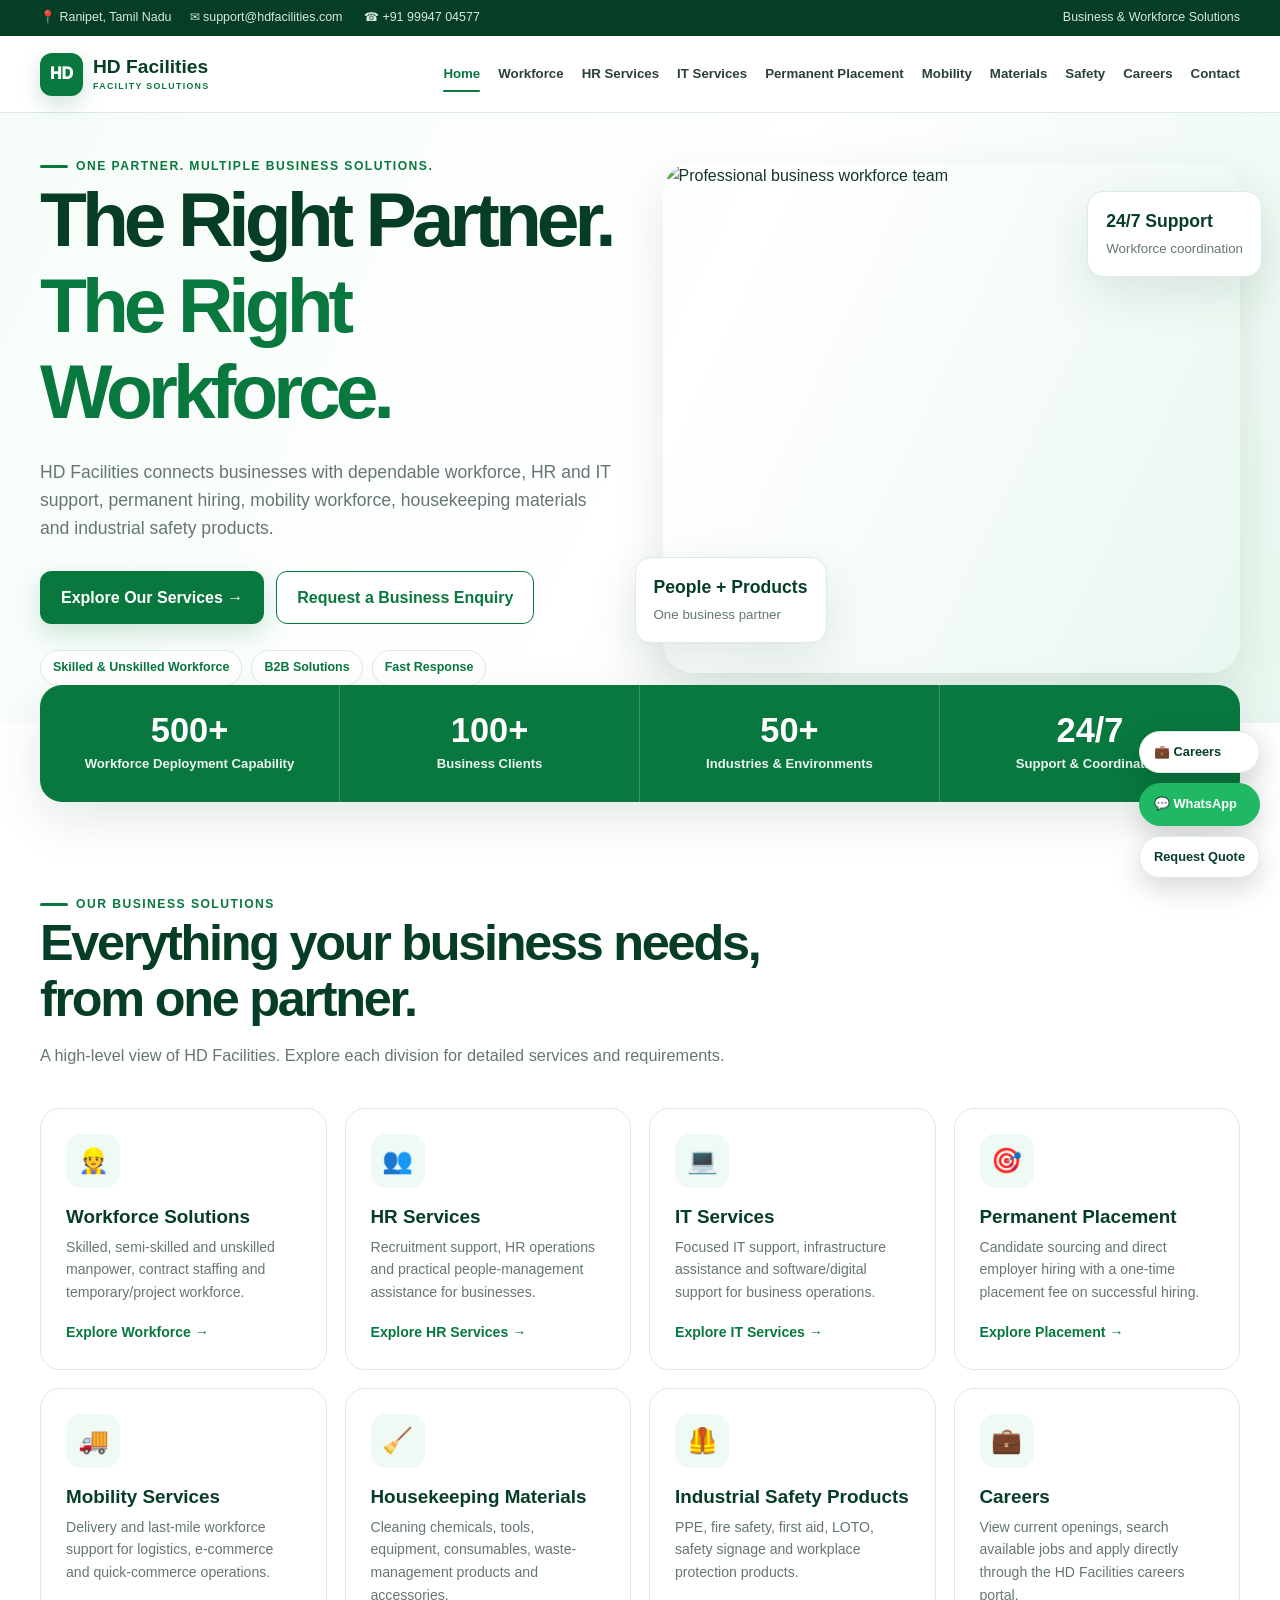
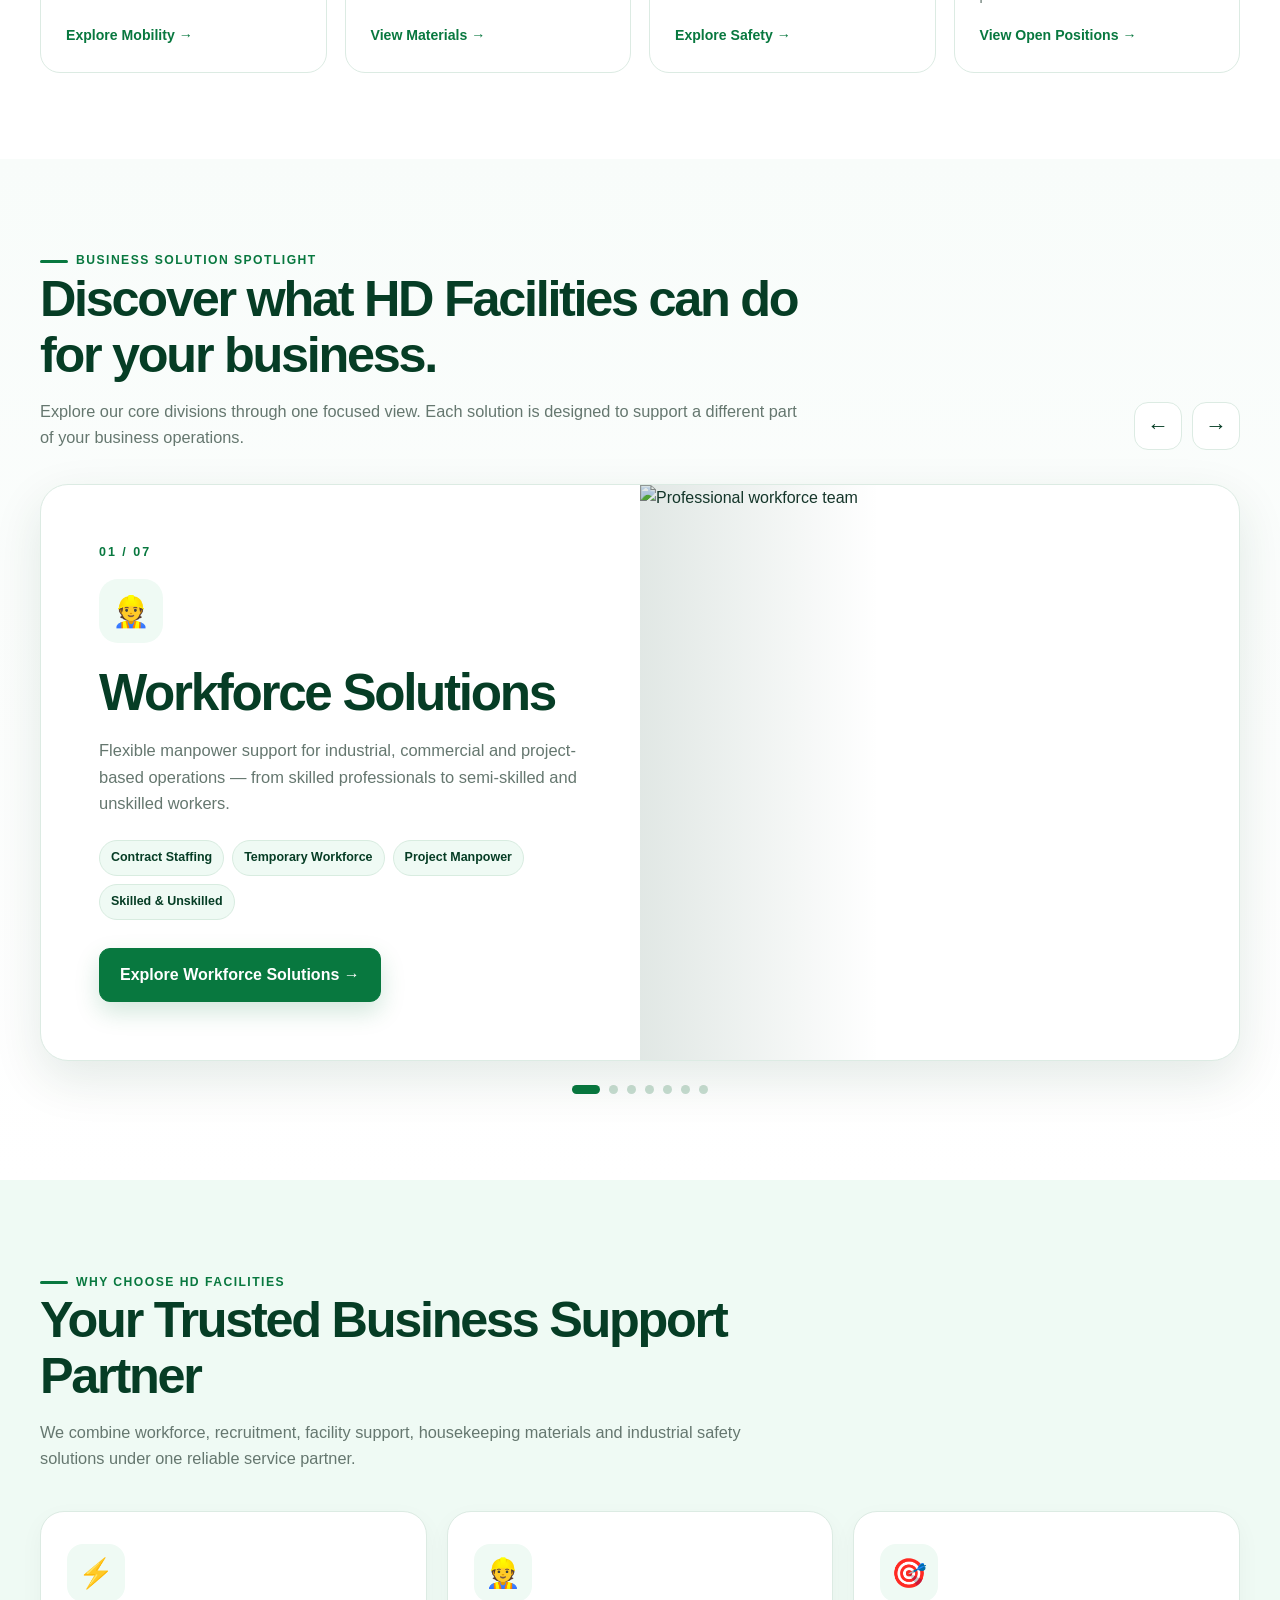
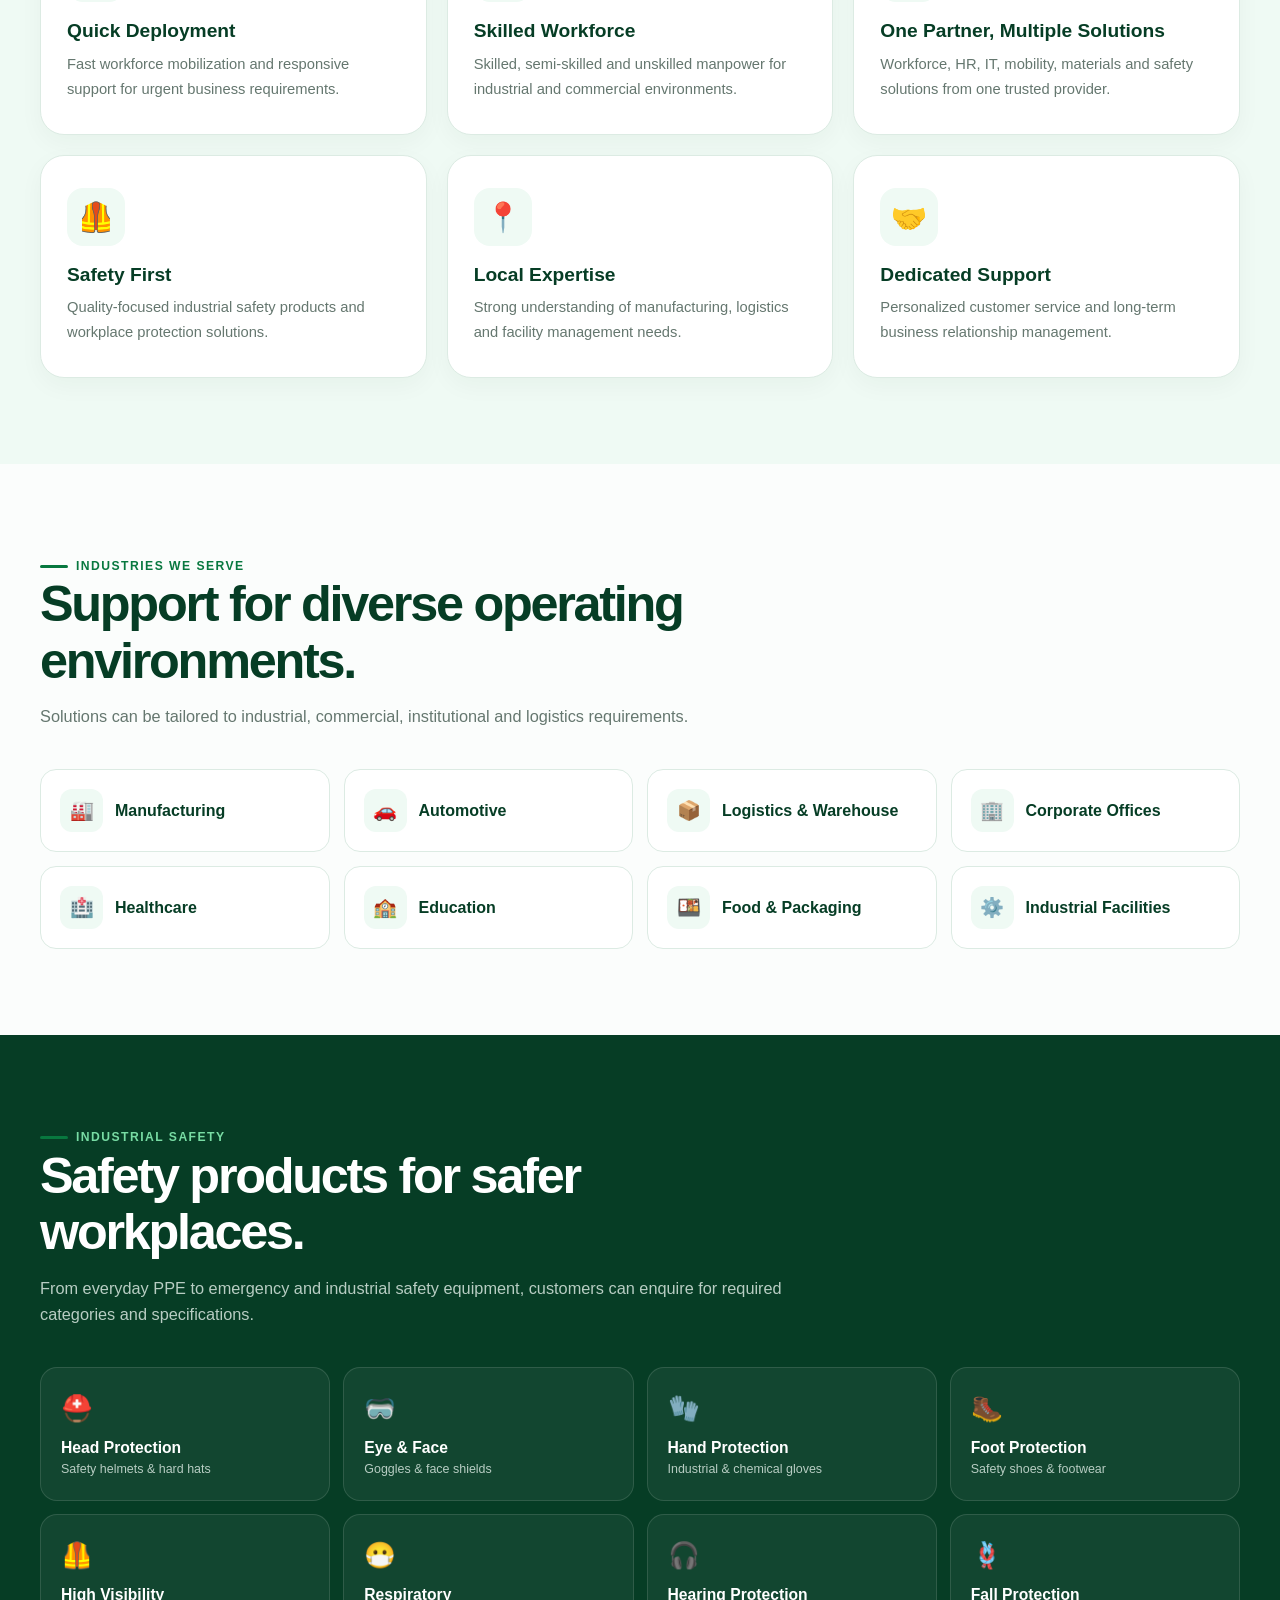
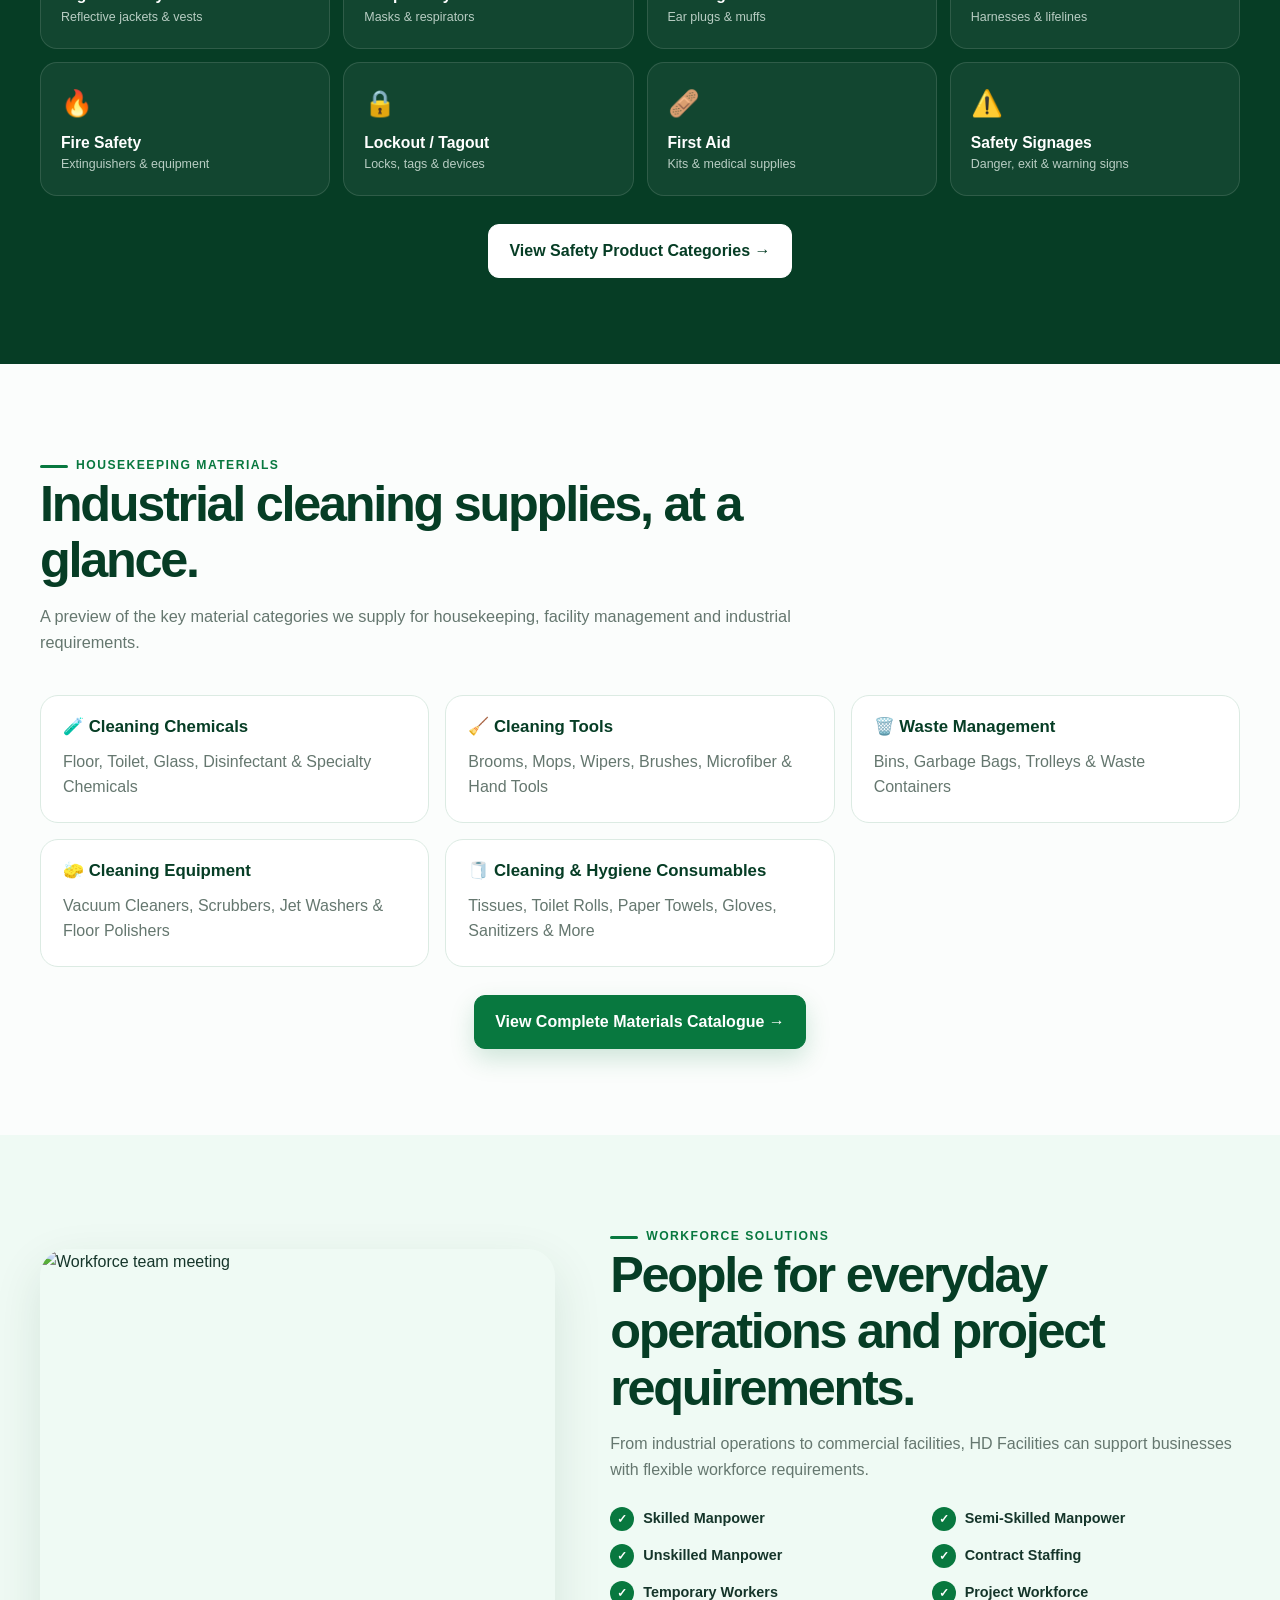
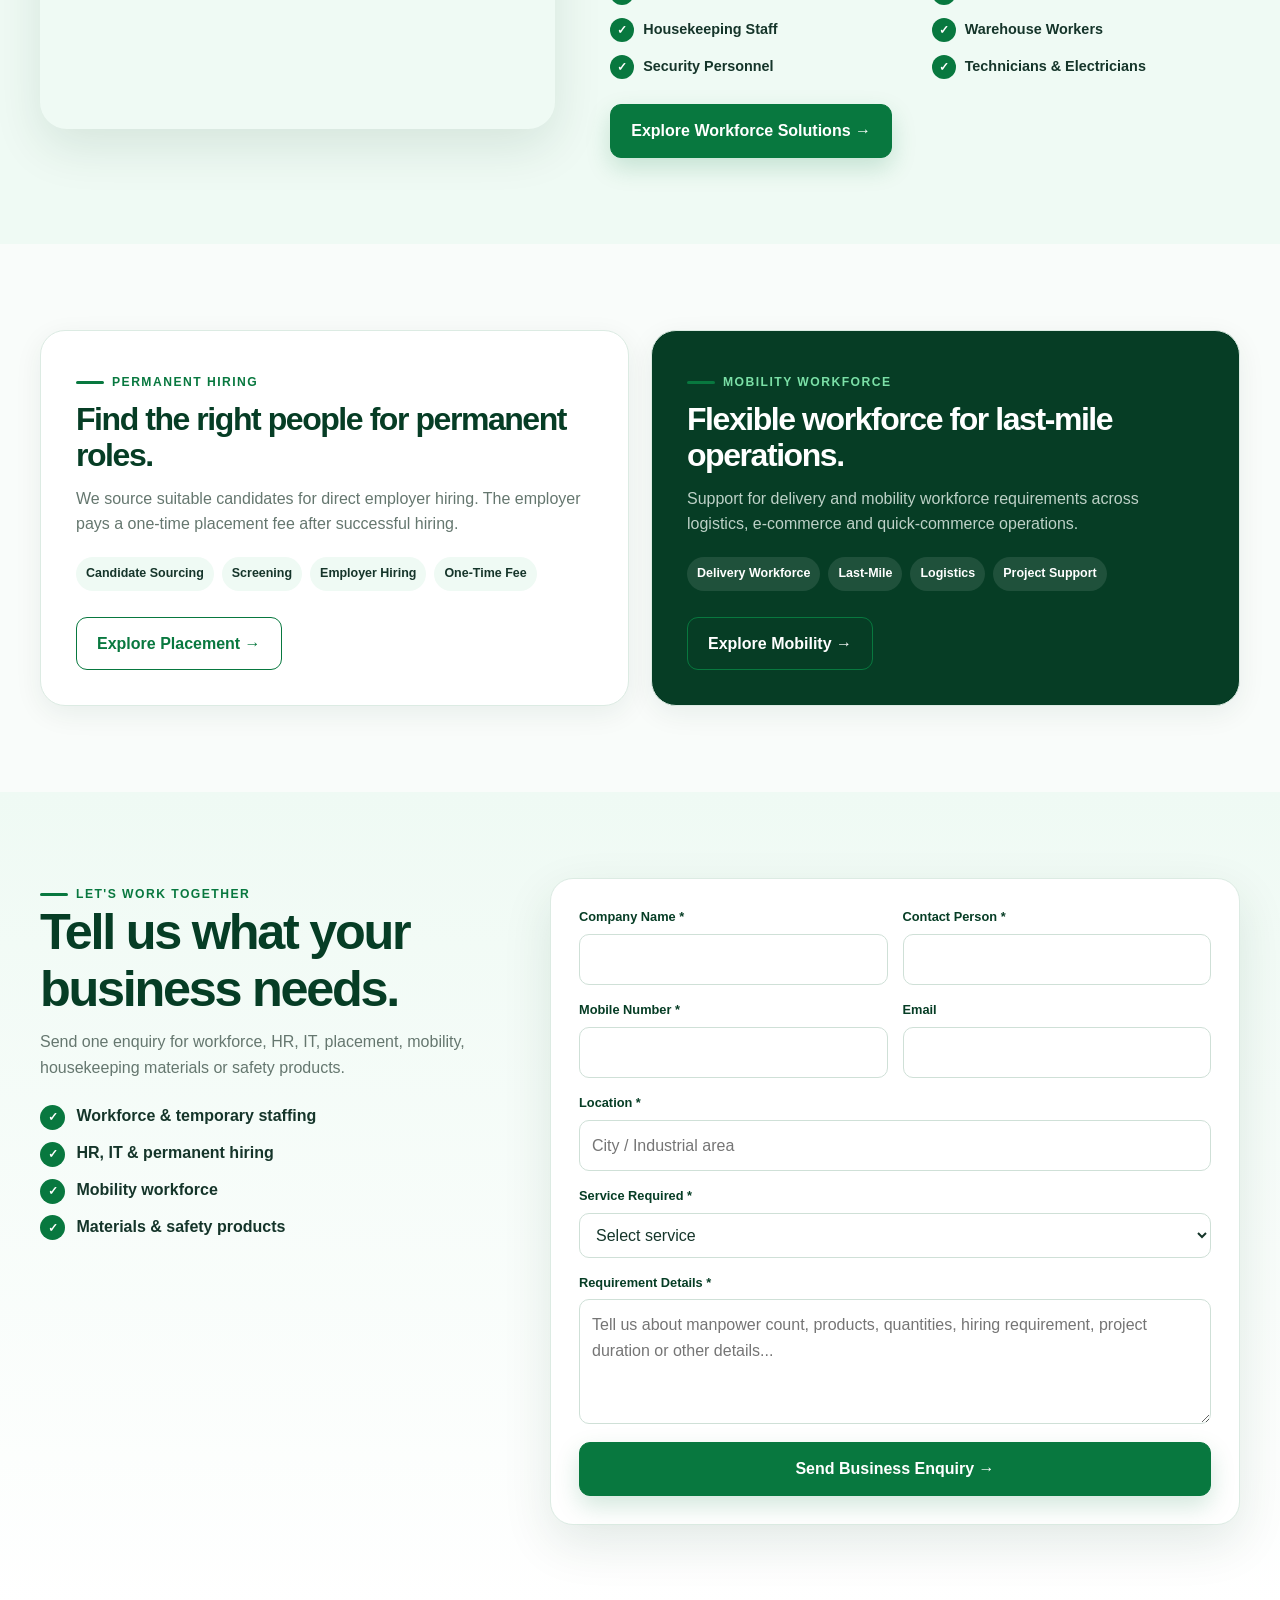
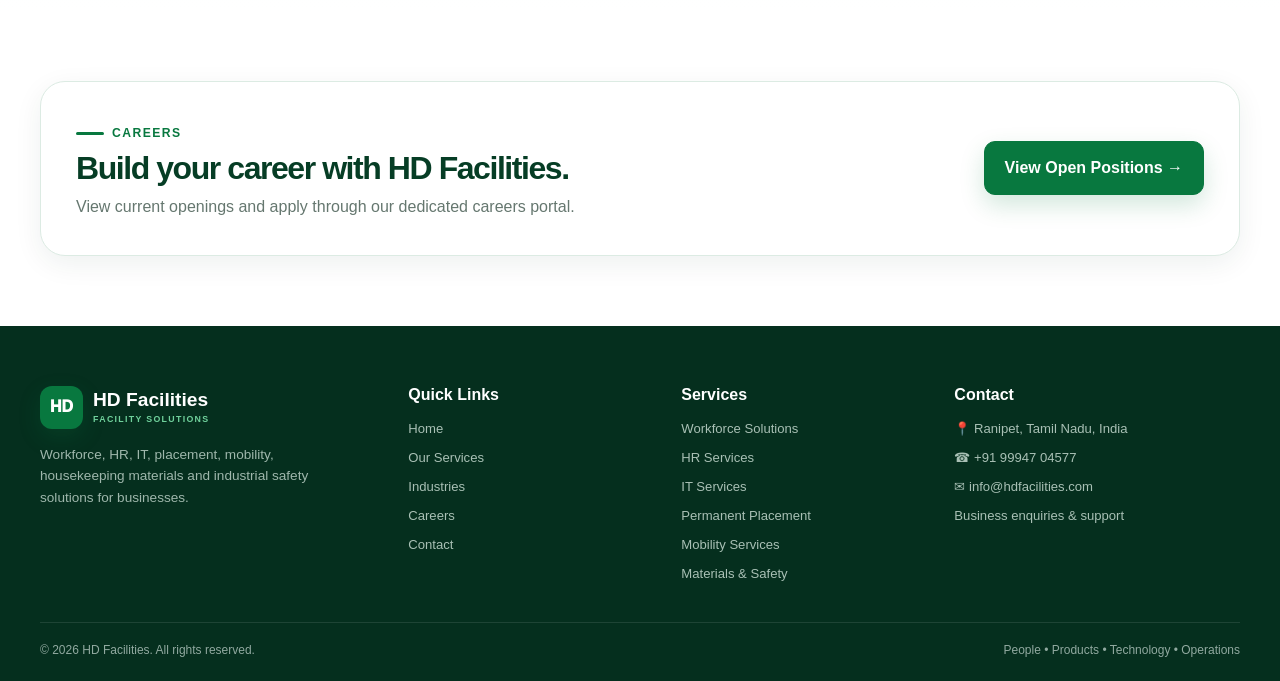
==== commit 30bd3836: "Update index.html" ====
--- a/index.html
+++ b/index.html
@@ -12,7 +12,8 @@
 </style>
 </head>
 <body>
-<div class="topbar"><div class="container inner"><div><span>📍 Ranipet, Tamil Nadu</span><span>✉ info@hdfacilities.com</span><span>☎ +91 99947 04577</span></div><div>Business & Workforce Solutions</div></div></div>
+<div class="topbar"><div class="container inner"><div><span>📍 Ranipet, Tamil Nadu</span><span>✉ support@hdfacilities.com
+</span><span>☎ +91 99947 04577</span></div><div>Business & Workforce Solutions</div></div></div>
 
 <header class="navbar"><div class="container nav">
 <a class="brand" href="#home"><span class="brand-mark">HD</span><span class="brand-name">HD Facilities<small>FACILITY SOLUTIONS</small></span></a>
@@ -348,4 +349,4 @@
 });
 </script>
 </body>
-</html>+</html>
